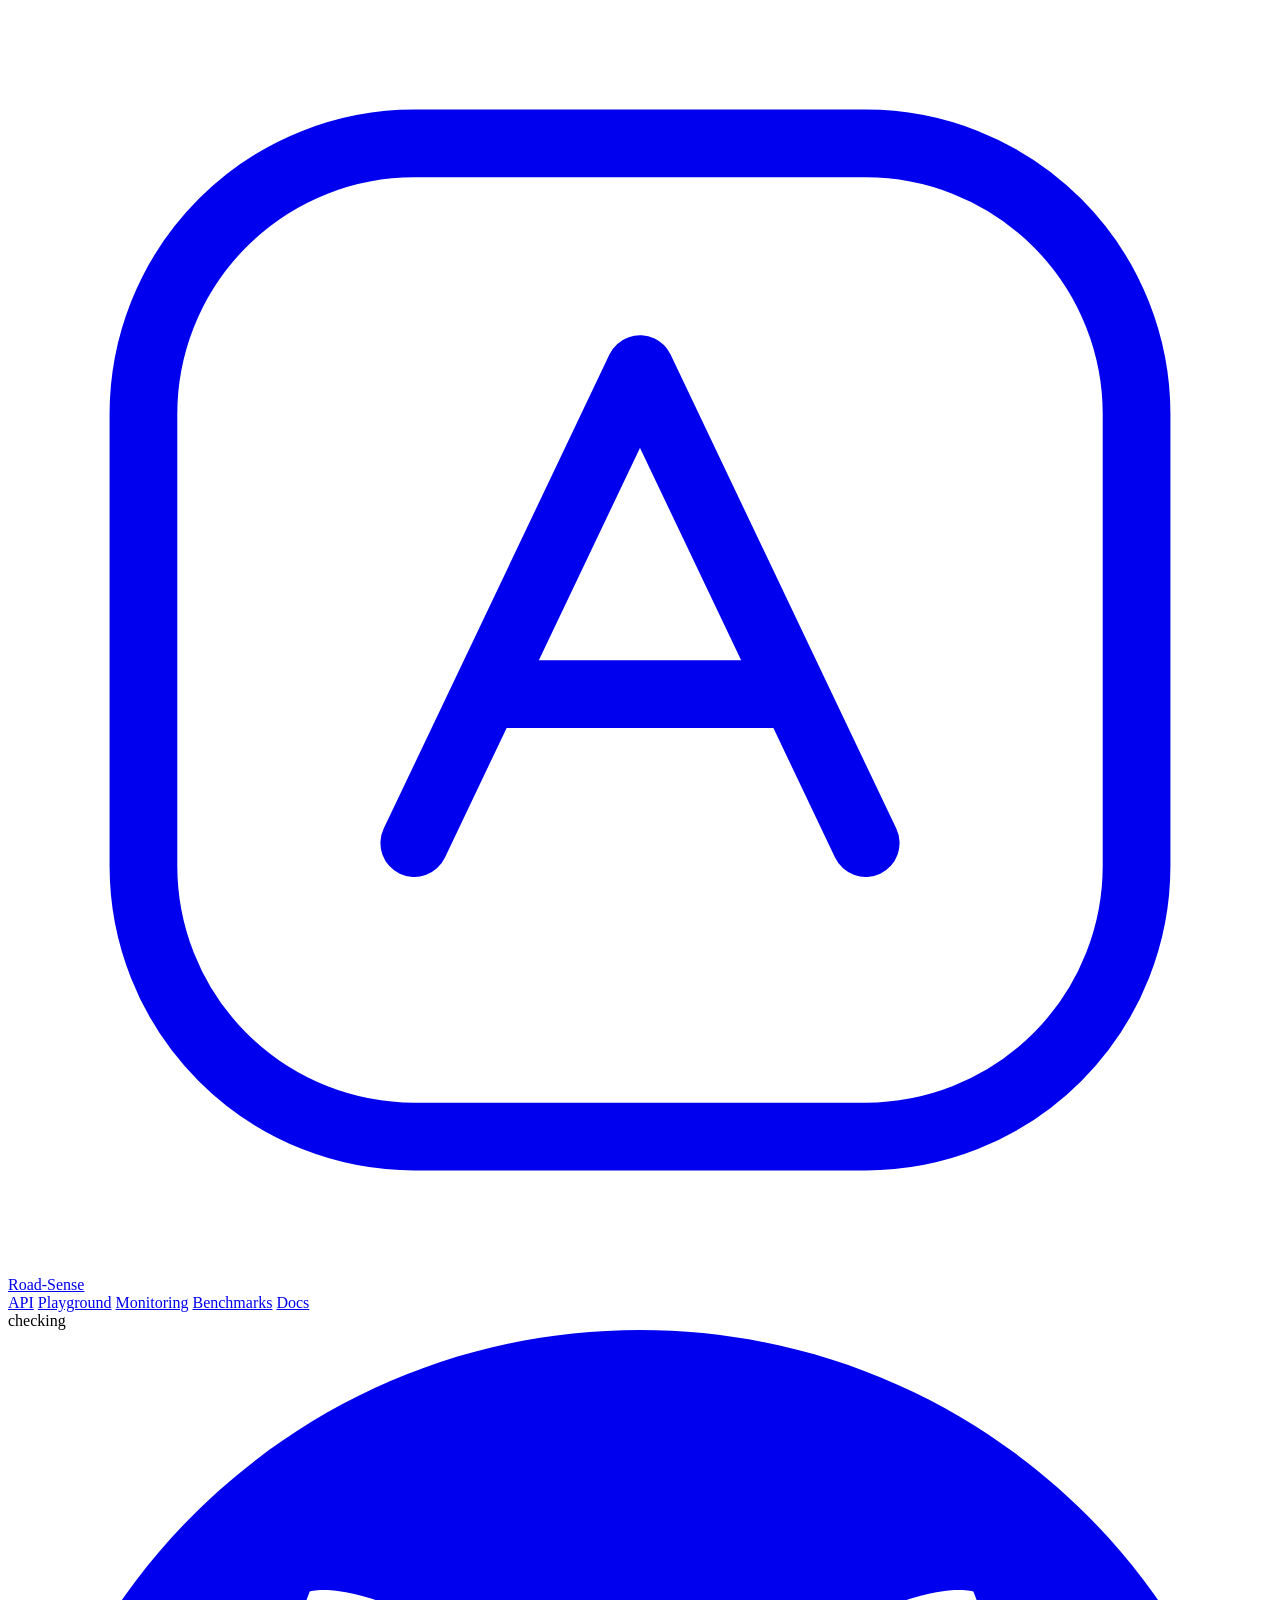
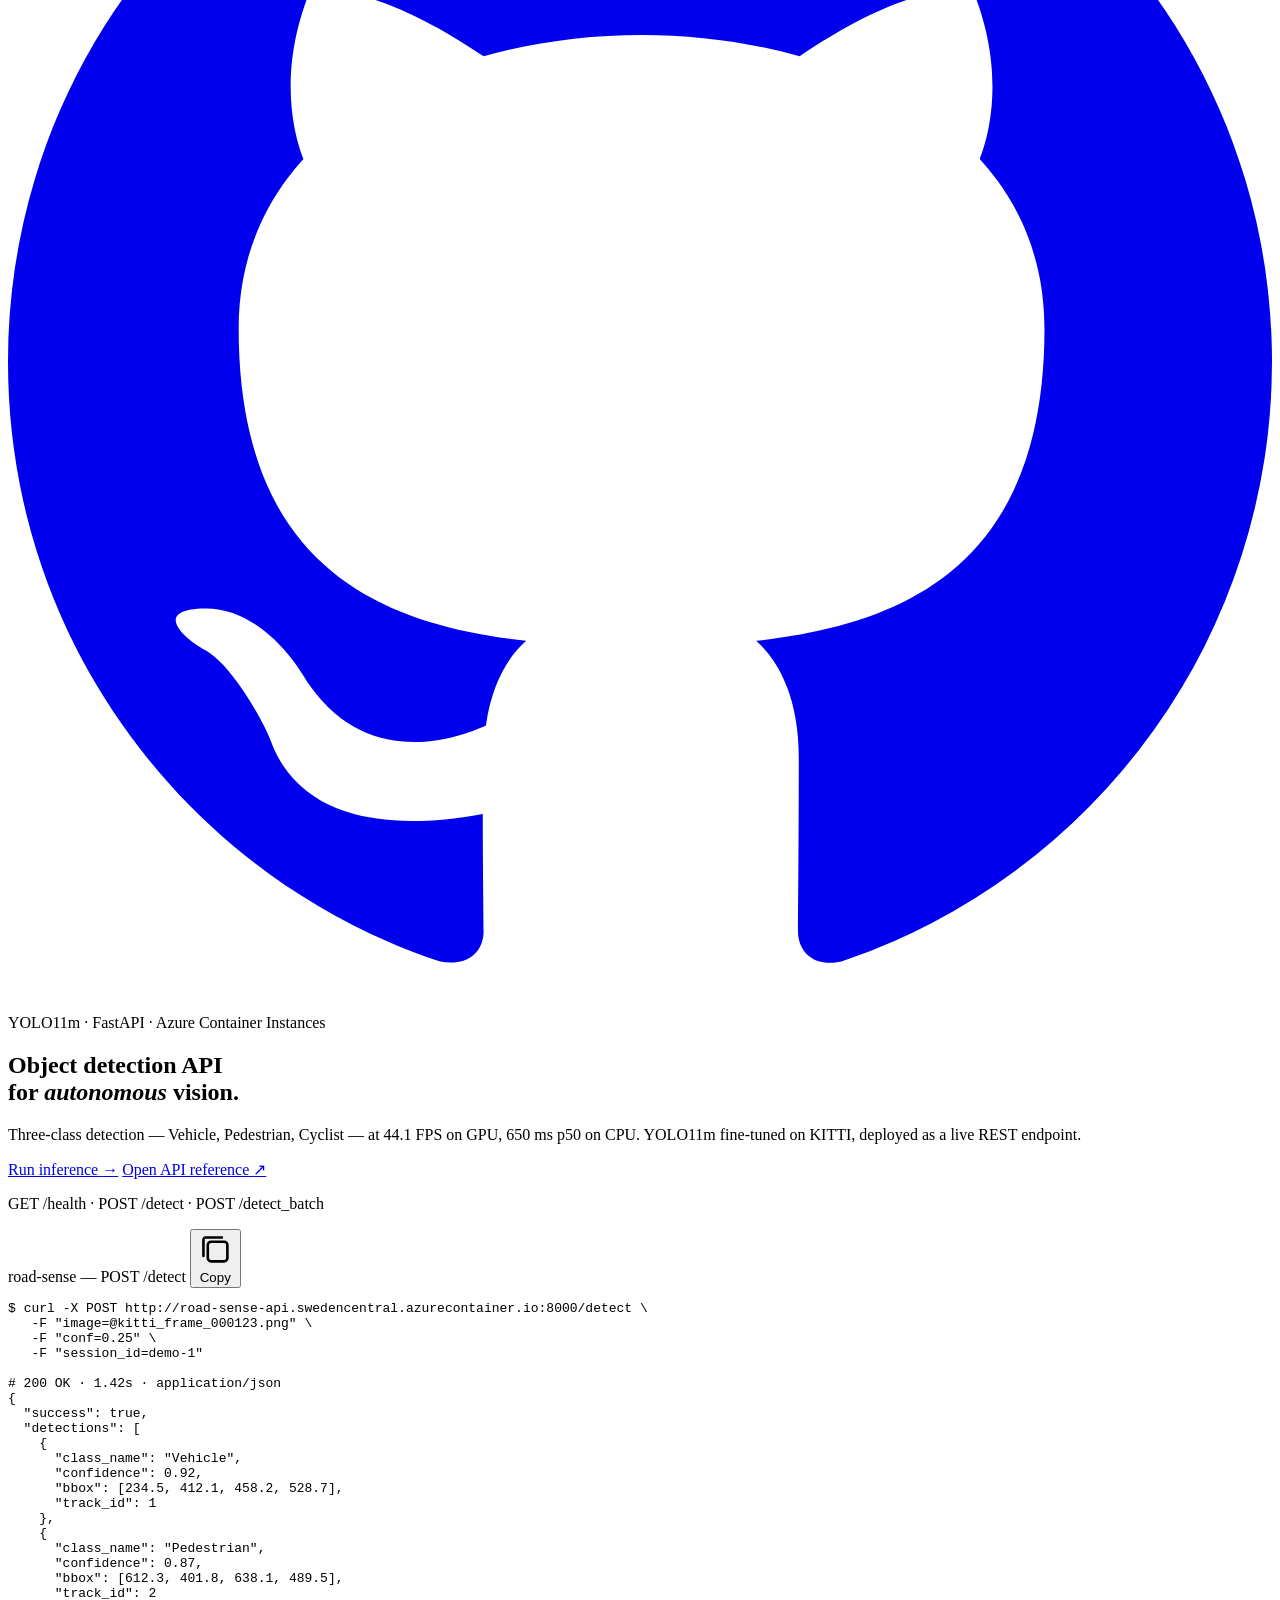
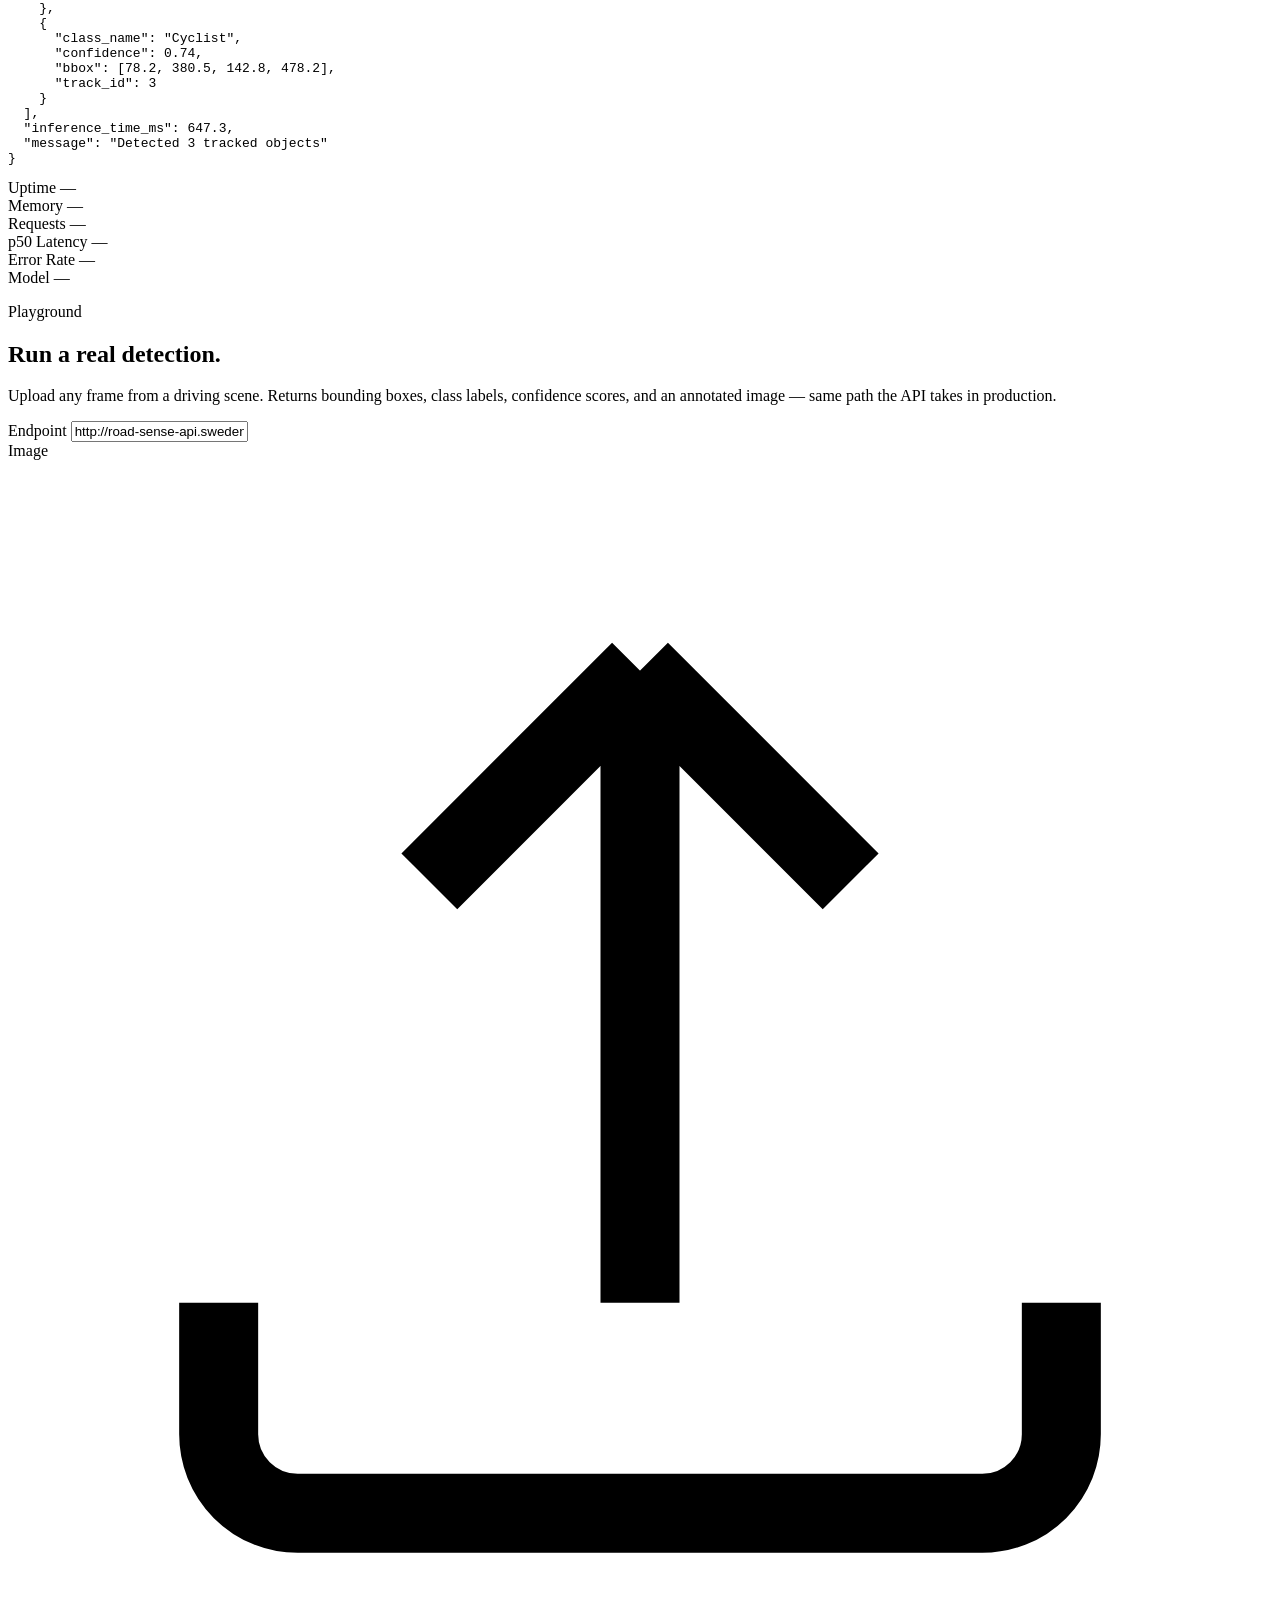
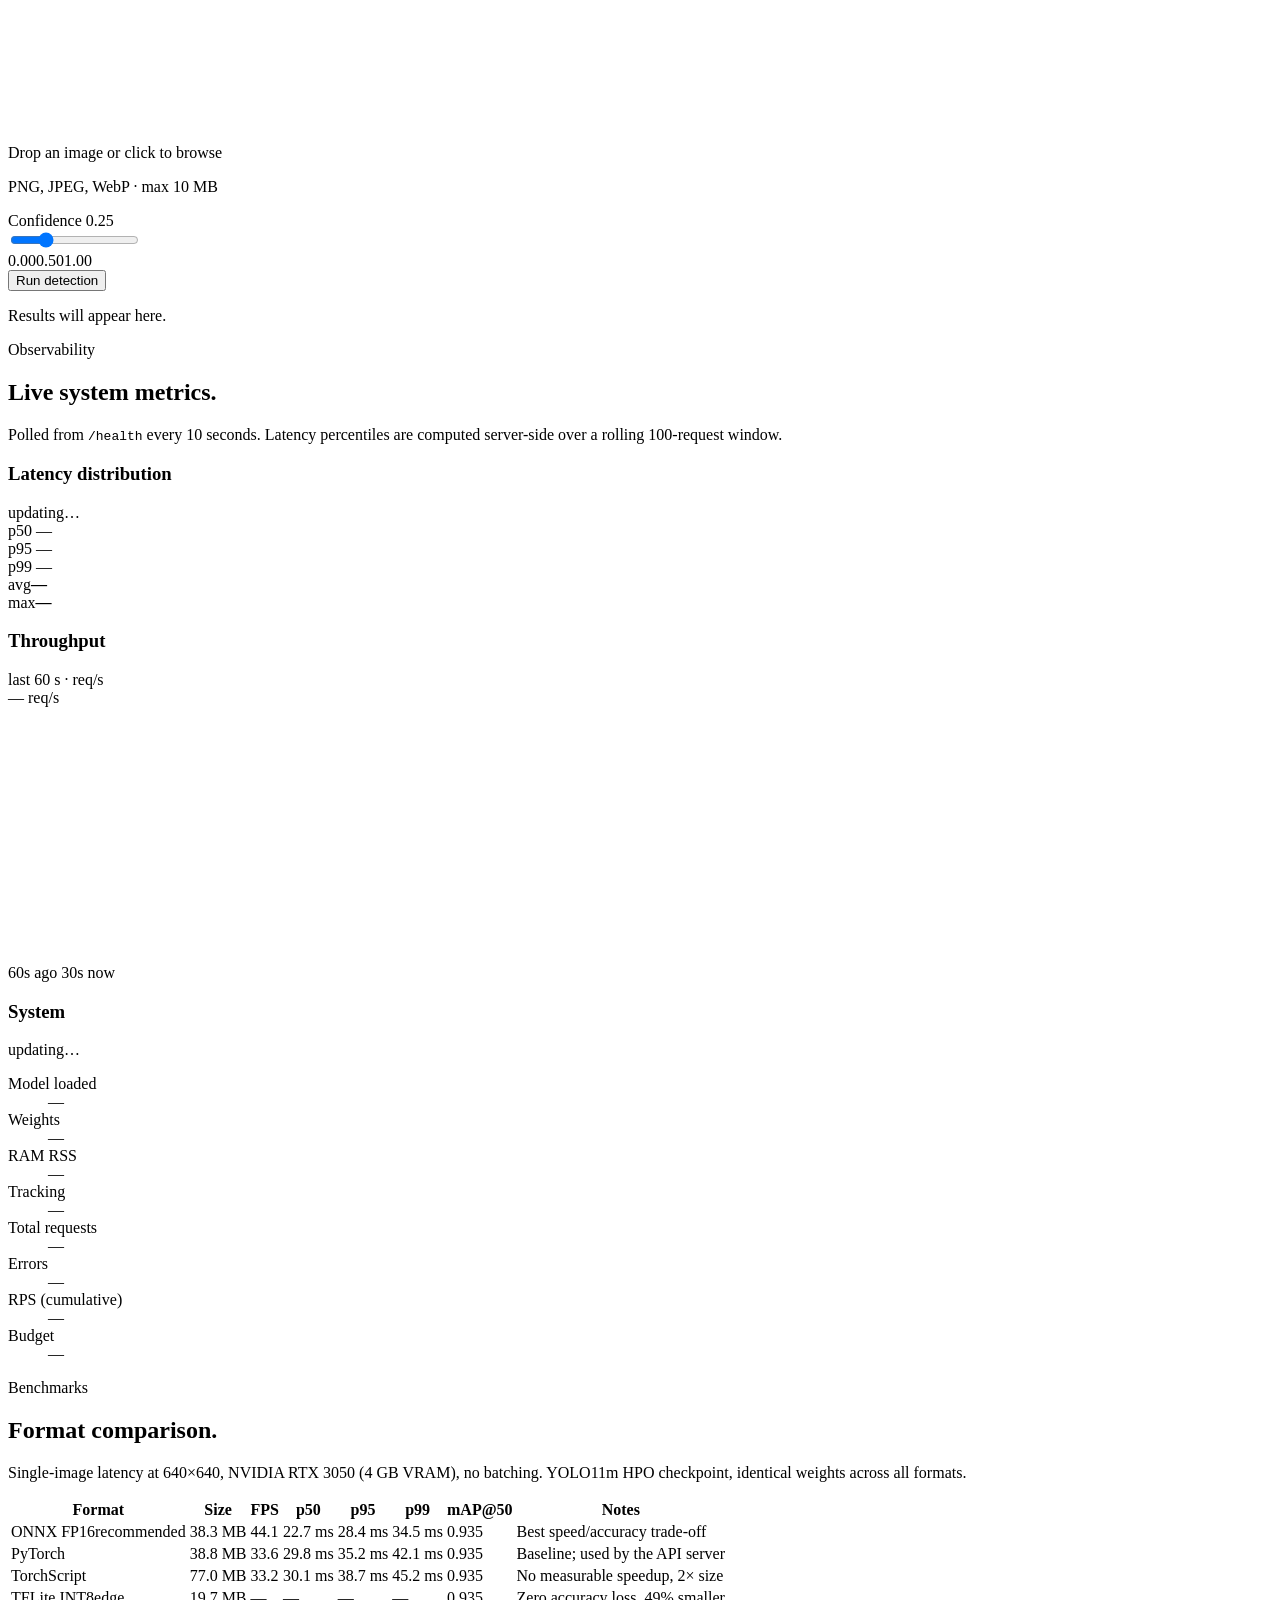
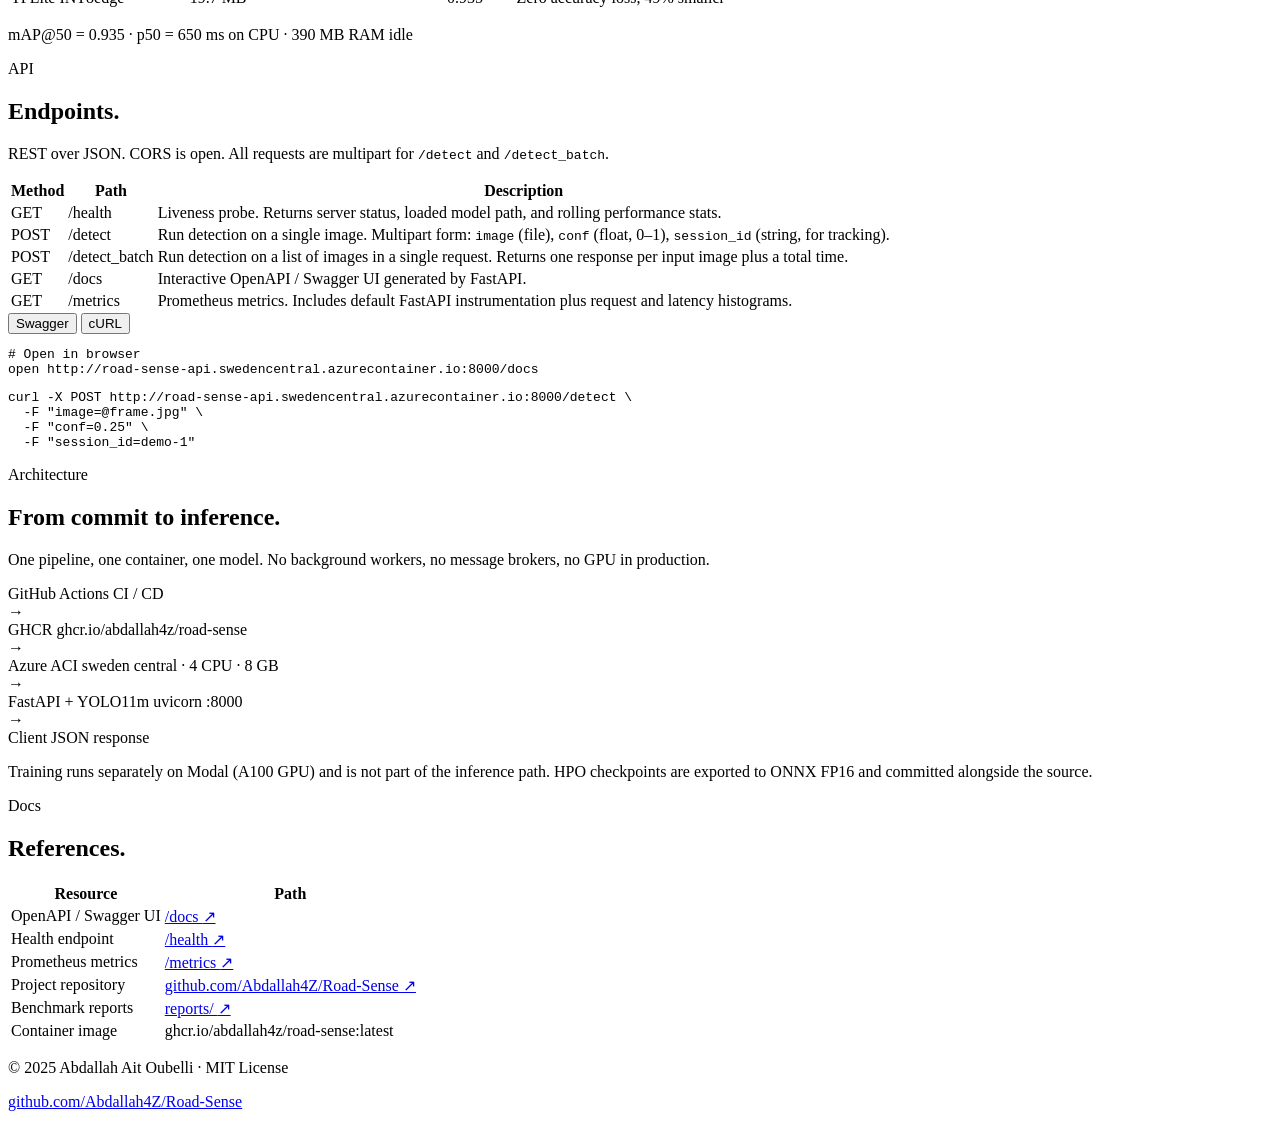
==== presentation/demo.html @ 5027ea60 "feat: complete redesign with real cURL hero, real benchmarks table, inline SVG charts Major rework b" ====
<!DOCTYPE html>
<html lang="en">
<head>
<meta charset="UTF-8">
<meta name="viewport" content="width=device-width, initial-scale=1.0">
<title>Road-Sense — Object Detection API</title>
<meta name="description" content="YOLO11m fine-tuned on KITTI, served as a live REST API. Vehicle, pedestrian, and cyclist detection at 36+ FPS on GPU and 650ms p50 on CPU.">
<link rel="icon" href="data:image/svg+xml,%3Csvg xmlns='http://www.w3.org/2000/svg' viewBox='0 0 28 28'%3E%3Crect x='3' y='3' width='22' height='22' rx='6' fill='none' stroke='%23E8E8E9' stroke-width='1.5'/%3E%3Cpath d='M9 18.5L14 8l5 10.5M10.8 15.2h6.4' fill='none' stroke='%23E8E8E9' stroke-width='1.5' stroke-linecap='round' stroke-linejoin='round'/%3E%3C/svg%3E">
<link rel="preconnect" href="https://fonts.googleapis.com">
<link rel="preconnect" href="https://fonts.gstatic.com" crossorigin>
<link href="https://fonts.googleapis.com/css2?family=Inter:wght@400;500;600&family=JetBrains+Mono:wght@400;500&display=swap" rel="stylesheet">
<link rel="stylesheet" href="/static/css/app.css">
</head>
<body>

<header class="topbar" id="top">
  <div class="topbar__inner">
    <a href="#top" class="topbar__brand">
      <svg class="brand-mark" viewBox="0 0 28 28" aria-hidden="true">
        <rect x="3" y="3" width="22" height="22" rx="6" fill="none" stroke="currentColor" stroke-width="1.5"/>
        <path d="M9 18.5L14 8l5 10.5M10.8 15.2h6.4" fill="none" stroke="currentColor" stroke-width="1.5" stroke-linecap="round" stroke-linejoin="round"/>
      </svg>
      <span class="brand-name">Road-Sense</span>
    </a>
    <nav class="topbar__nav" aria-label="Primary">
      <a href="#api">API</a>
      <a href="#playground">Playground</a>
      <a href="#monitoring">Monitoring</a>
      <a href="#benchmarks">Benchmarks</a>
      <a href="#docs">Docs</a>
    </nav>
    <div class="topbar__right">
      <span class="status" id="navStatus">
        <span class="status__dot" data-state="loading"></span>
        <span data-state="loading">checking</span>
      </span>
      <a href="https://github.com/Abdallah4Z/Road-Sense" class="iconbtn" aria-label="GitHub" target="_blank" rel="noopener">
        <svg viewBox="0 0 16 16" aria-hidden="true"><path fill="currentColor" d="M8 0C3.58 0 0 3.58 0 8c0 3.54 2.29 6.53 5.47 7.59.4.07.55-.17.55-.38 0-.19-.01-.82-.01-1.49-2.01.37-2.53-.49-2.69-.94-.09-.23-.48-.94-.82-1.13-.28-.15-.68-.52-.01-.53.63-.01 1.08.58 1.23.82.72 1.21 1.87.87 2.33.66.07-.52.28-.87.51-1.07-1.78-.2-3.64-.89-3.64-3.95 0-.87.31-1.59.82-2.15-.08-.2-.36-1.02.08-2.12 0 0 .67-.21 2.2.82.64-.18 1.32-.27 2-.27.68 0 1.36.09 2 .27 1.53-1.04 2.2-.82 2.2-.82.44 1.1.16 1.92.08 2.12.51.56.82 1.27.82 2.15 0 3.07-1.87 3.75-3.65 3.95.29.25.54.73.54 1.48 0 1.07-.01 1.93-.01 2.2 0 .21.15.46.55.38A8.013 8.013 0 0016 8c0-4.42-3.58-8-8-8z"/></svg>
      </a>
    </div>
  </div>
</header>

<main>

<!-- HERO -->
<section class="hero">
  <div class="hero__grid">
    <div class="hero__copy">
      <p class="eyebrow">YOLO11m &middot; FastAPI &middot; Azure Container Instances</p>
      <h1 class="h1">Object detection API<br>for <em>autonomous</em> vision.</h1>
      <p class="lede">Three-class detection &mdash; Vehicle, Pedestrian, Cyclist &mdash; at 44.1 FPS on GPU, 650 ms p50 on CPU. YOLO11m fine-tuned on KITTI, deployed as a live REST endpoint.</p>
      <div class="cta-row">
        <a href="#playground" class="btn btn--primary">Run inference <span class="btn__arrow">&rarr;</span></a>
        <a href="/docs" class="btn btn--ghost" target="_blank" rel="noopener">Open API reference <span class="btn__arrow">&nearr;</span></a>
      </div>
      <p class="routes">GET /health &middot; POST /detect &middot; POST /detect_batch</p>
    </div>
    <div class="hero__terminal">
      <div class="terminal" data-copy-target="curl-demo">
        <div class="terminal__bar">
          <span class="terminal__lights">
            <span class="light light--r"></span>
            <span class="light light--y"></span>
            <span class="light light--g"></span>
          </span>
          <span class="terminal__title">road-sense &mdash; POST /detect</span>
          <button class="terminal__copy" data-copy="curl-demo" type="button" aria-label="Copy command">
            <svg viewBox="0 0 16 16" aria-hidden="true"><rect x="4.5" y="4.5" width="9" height="9" rx="1.5" fill="none" stroke="currentColor" stroke-width="1.2"/><path d="M2.5 11V3.5A1 1 0 013.5 2.5H11" fill="none" stroke="currentColor" stroke-width="1.2" stroke-linecap="round"/></svg>
            <span>Copy</span>
          </button>
        </div>
        <pre class="terminal__body"><code id="curl-demo"><span class="t-prompt">$</span> <span class="t-cmd">curl</span> -X POST http://road-sense-api.swedencentral.azurecontainer.io:8000/detect \
   -F <span class="t-str">"image=@kitti_frame_000123.png"</span> \
   -F <span class="t-str">"conf=0.25"</span> \
   -F <span class="t-str">"session_id=demo-1"</span>

<span class="t-dim"># 200 OK &middot; 1.42s &middot; application/json</span>
{
  <span class="t-key">"success"</span>: <span class="t-bool">true</span>,
  <span class="t-key">"detections"</span>: [
    {
      <span class="t-key">"class_name"</span>: <span class="t-str">"Vehicle"</span>,
      <span class="t-key">"confidence"</span>: <span class="t-num">0.92</span>,
      <span class="t-key">"bbox"</span>: [<span class="t-num">234.5</span>, <span class="t-num">412.1</span>, <span class="t-num">458.2</span>, <span class="t-num">528.7</span>],
      <span class="t-key">"track_id"</span>: <span class="t-num">1</span>
    },
    {
      <span class="t-key">"class_name"</span>: <span class="t-str">"Pedestrian"</span>,
      <span class="t-key">"confidence"</span>: <span class="t-num">0.87</span>,
      <span class="t-key">"bbox"</span>: [<span class="t-num">612.3</span>, <span class="t-num">401.8</span>, <span class="t-num">638.1</span>, <span class="t-num">489.5</span>],
      <span class="t-key">"track_id"</span>: <span class="t-num">2</span>
    },
    {
      <span class="t-key">"class_name"</span>: <span class="t-str">"Cyclist"</span>,
      <span class="t-key">"confidence"</span>: <span class="t-num">0.74</span>,
      <span class="t-key">"bbox"</span>: [<span class="t-num">78.2</span>, <span class="t-num">380.5</span>, <span class="t-num">142.8</span>, <span class="t-num">478.2</span>],
      <span class="t-key">"track_id"</span>: <span class="t-num">3</span>
    }
  ],
  <span class="t-key">"inference_time_ms"</span>: <span class="t-num">647.3</span>,
  <span class="t-key">"message"</span>: <span class="t-str">"Detected 3 tracked objects"</span>
}</code></pre>
      </div>
    </div>
  </div>
</section>

<!-- LIVE STATUS STRIP -->
<section class="strip" aria-label="Live system status">
  <div class="strip__inner">
    <div class="strip__cell">
      <span class="strip__label">Uptime</span>
      <span class="strip__value" data-key="uptime">&mdash;</span>
    </div>
    <div class="strip__cell">
      <span class="strip__label">Memory</span>
      <span class="strip__value" data-key="ram">&mdash;</span>
    </div>
    <div class="strip__cell">
      <span class="strip__label">Requests</span>
      <span class="strip__value" data-key="requests">&mdash;</span>
    </div>
    <div class="strip__cell">
      <span class="strip__label">p50 Latency</span>
      <span class="strip__value" data-key="p50">&mdash;</span>
    </div>
    <div class="strip__cell">
      <span class="strip__label">Error Rate</span>
      <span class="strip__value" data-key="error">&mdash;</span>
    </div>
    <div class="strip__cell">
      <span class="strip__label">Model</span>
      <span class="strip__value" data-key="model">&mdash;</span>
    </div>
  </div>
</section>

<!-- PLAYGROUND -->
<section id="playground" class="section">
  <div class="section__head">
    <p class="eyebrow">Playground</p>
    <h2 class="h2">Run a real detection.</h2>
    <p class="lede">Upload any frame from a driving scene. Returns bounding boxes, class labels, confidence scores, and an annotated image &mdash; same path the API takes in production.</p>
  </div>
  <div class="playground">
    <div class="playground__panel">
      <div class="field">
        <label class="field__label" for="apiBaseInput">Endpoint</label>
        <input type="url" id="apiBaseInput" class="field__input field__input--mono" value="http://road-sense-api.swedencentral.azurecontainer.io:8000" autocomplete="off" spellcheck="false">
      </div>
      <div class="field">
        <span class="field__label">Image</span>
        <div class="dropzone" id="dropzone" tabindex="0">
          <input type="file" id="fileInput" accept="image/*" hidden>
          <div class="dropzone__inner" id="dropzoneEmpty">
            <svg viewBox="0 0 24 24" aria-hidden="true" fill="none" stroke="currentColor" stroke-width="1.5"><path d="M12 16V4m0 0l-4 4m4-4l4 4M4 16v2.5A1.5 1.5 0 005.5 20h13a1.5 1.5 0 001.5-1.5V16"/></svg>
            <p>Drop an image or click to browse</p>
            <p class="dropzone__hint">PNG, JPEG, WebP &middot; max 10 MB</p>
          </div>
          <div class="dropzone__preview" id="dropzonePreview" hidden>
            <img id="previewImg" alt="Selected image preview">
            <button type="button" class="dropzone__clear" id="clearFile" aria-label="Remove image">
              <svg viewBox="0 0 16 16" aria-hidden="true"><path d="M4 4l8 8M12 4l-8 8" stroke="currentColor" stroke-width="1.5" stroke-linecap="round"/></svg>
            </button>
          </div>
        </div>
      </div>
      <div class="field">
        <div class="field__row">
          <label class="field__label" for="confSlider">Confidence</label>
          <span class="field__value" id="confVal">0.25</span>
        </div>
        <input type="range" id="confSlider" min="0" max="100" step="1" value="25">
        <div class="field__scale"><span>0.00</span><span>0.50</span><span>1.00</span></div>
      </div>
      <button type="button" class="btn btn--primary btn--block" id="detectBtn">Run detection</button>
    </div>
    <div class="playground__output">
      <div class="output__placeholder" id="outputPlaceholder">
        <p>Results will appear here.</p>
      </div>
      <div class="output__loading" id="outputLoading" hidden>
        <span class="spinner"></span>
        <p>Running inference&hellip;</p>
      </div>
      <div class="output__error" id="outputError" hidden></div>
      <div class="output__content" id="outputContent" hidden>
        <div class="output__metrics">
          <div class="output__metric"><span class="output__metric-label">Objects</span><span class="output__metric-value" id="outObjects">&mdash;</span></div>
          <div class="output__metric"><span class="output__metric-label">Latency</span><span class="output__metric-value" id="outLatency">&mdash;</span></div>
          <div class="output__metric"><span class="output__metric-label">Throughput</span><span class="output__metric-value" id="outFps">&mdash;</span></div>
        </div>
        <div class="output__image">
          <img id="annotatedImg" alt="Annotated detection result">
        </div>
        <div class="output__table-wrap">
          <table class="dtable">
            <thead>
              <tr><th>Class</th><th>Conf</th><th>Track</th><th class="dtable__num">BBox (x1, y1, x2, y2)</th></tr>
            </thead>
            <tbody id="detectionTbody"></tbody>
          </table>
        </div>
      </div>
    </div>
  </div>
</section>

<!-- MONITORING -->
<section id="monitoring" class="section">
  <div class="section__head">
    <p class="eyebrow">Observability</p>
    <h2 class="h2">Live system metrics.</h2>
    <p class="lede">Polled from <code class="inline-code">/health</code> every 10 seconds. Latency percentiles are computed server-side over a rolling 100-request window.</p>
  </div>
  <div class="monitor">
    <div class="monitor__panel">
      <div class="monitor__head">
        <h3 class="h3">Latency distribution</h3>
        <span class="monitor__sub" id="latencyUpdated">updating&hellip;</span>
      </div>
      <div class="latency-bars" id="latencyBars">
        <div class="lbar" data-key="p50">
          <span class="lbar__label">p50</span>
          <span class="lbar__track"><span class="lbar__fill"></span></span>
          <span class="lbar__value">&mdash;</span>
        </div>
        <div class="lbar" data-key="p95">
          <span class="lbar__label">p95</span>
          <span class="lbar__track"><span class="lbar__fill"></span></span>
          <span class="lbar__value">&mdash;</span>
        </div>
        <div class="lbar" data-key="p99">
          <span class="lbar__label">p99</span>
          <span class="lbar__track"><span class="lbar__fill"></span></span>
          <span class="lbar__value">&mdash;</span>
        </div>
      </div>
      <div class="latency-aux" id="latencyAux">
        <div><span>avg</span><b data-key="avg">&mdash;</b></div>
        <div><span>max</span><b data-key="max">&mdash;</b></div>
      </div>
    </div>
    <div class="monitor__panel">
      <div class="monitor__head">
        <h3 class="h3">Throughput</h3>
        <span class="monitor__sub">last 60 s &middot; req/s</span>
      </div>
      <div class="throughput">
        <div class="throughput__head">
          <span class="throughput__now" id="throughputNow">&mdash;</span>
          <span class="throughput__unit">req/s</span>
        </div>
        <svg class="throughput__chart" id="throughputChart" viewBox="0 0 600 120" preserveAspectRatio="none" aria-hidden="true">
          <line class="tput__grid" x1="0" y1="30" x2="600" y2="30"/>
          <line class="tput__grid" x1="0" y1="60" x2="600" y2="60"/>
          <line class="tput__grid" x1="0" y1="90" x2="600" y2="90"/>
          <path class="tput__area" id="throughputArea" d=""/>
          <path class="tput__line" id="throughputLine" d=""/>
        </svg>
        <div class="throughput__axis">
          <span>60s ago</span>
          <span>30s</span>
          <span>now</span>
        </div>
      </div>
    </div>
    <div class="monitor__panel monitor__panel--kv">
      <div class="monitor__head">
        <h3 class="h3">System</h3>
        <span class="monitor__sub" id="systemUpdated">updating&hellip;</span>
      </div>
      <dl class="kv">
        <dt>Model loaded</dt><dd id="kvModel">&mdash;</dd>
        <dt>Weights</dt><dd class="kv__mono" id="kvPath">&mdash;</dd>
        <dt>RAM RSS</dt><dd id="kvRam">&mdash;</dd>
        <dt>Tracking</dt><dd id="kvTracking">&mdash;</dd>
        <dt>Total requests</dt><dd id="kvReqs">&mdash;</dd>
        <dt>Errors</dt><dd id="kvErrors">&mdash;</dd>
        <dt>RPS (cumulative)</dt><dd id="kvRps">&mdash;</dd>
        <dt>Budget</dt><dd id="kvBudget">&mdash;</dd>
      </dl>
    </div>
  </div>
</section>

<!-- BENCHMARKS -->
<section id="benchmarks" class="section">
  <div class="section__head">
    <p class="eyebrow">Benchmarks</p>
    <h2 class="h2">Format comparison.</h2>
    <p class="lede">Single-image latency at 640&times;640, NVIDIA RTX 3050 (4 GB VRAM), no batching. YOLO11m HPO checkpoint, identical weights across all formats.</p>
  </div>
  <div class="bench">
    <table class="btable">
      <thead>
        <tr>
          <th>Format</th>
          <th class="btable__num">Size</th>
          <th class="btable__num">FPS</th>
          <th class="btable__num">p50</th>
          <th class="btable__num">p95</th>
          <th class="btable__num">p99</th>
          <th>mAP@50</th>
          <th>Notes</th>
        </tr>
      </thead>
      <tbody>
        <tr class="btable__winner">
          <td><span class="btable__name">ONNX FP16</span><span class="btable__tag">recommended</span></td>
          <td class="btable__num">38.3 MB</td>
          <td class="btable__num btable__strong">44.1</td>
          <td class="btable__num">22.7 ms</td>
          <td class="btable__num">28.4 ms</td>
          <td class="btable__num">34.5 ms</td>
          <td>0.935</td>
          <td class="btable__note">Best speed/accuracy trade-off</td>
        </tr>
        <tr>
          <td><span class="btable__name">PyTorch</span></td>
          <td class="btable__num">38.8 MB</td>
          <td class="btable__num">33.6</td>
          <td class="btable__num">29.8 ms</td>
          <td class="btable__num">35.2 ms</td>
          <td class="btable__num">42.1 ms</td>
          <td>0.935</td>
          <td class="btable__note">Baseline; used by the API server</td>
        </tr>
        <tr>
          <td><span class="btable__name">TorchScript</span></td>
          <td class="btable__num">77.0 MB</td>
          <td class="btable__num">33.2</td>
          <td class="btable__num">30.1 ms</td>
          <td class="btable__num">38.7 ms</td>
          <td class="btable__num">45.2 ms</td>
          <td>0.935</td>
          <td class="btable__note">No measurable speedup, 2&times; size</td>
        </tr>
        <tr>
          <td><span class="btable__name">TFLite INT8</span><span class="btable__tag btable__tag--alt">edge</span></td>
          <td class="btable__num">19.7 MB</td>
          <td class="btable__num">&mdash;</td>
          <td class="btable__num">&mdash;</td>
          <td class="btable__num">&mdash;</td>
          <td class="btable__num">&mdash;</td>
          <td>0.935</td>
          <td class="btable__note">Zero accuracy loss, 49% smaller</td>
        </tr>
      </tbody>
    </table>
    <p class="bench__kpi">mAP@50 = 0.935 &middot; p50 = 650 ms on CPU &middot; 390 MB RAM idle</p>
  </div>
</section>

<!-- API -->
<section id="api" class="section">
  <div class="section__head">
    <p class="eyebrow">API</p>
    <h2 class="h2">Endpoints.</h2>
    <p class="lede">REST over JSON. CORS is open. All requests are multipart for <code class="inline-code">/detect</code> and <code class="inline-code">/detect_batch</code>.</p>
  </div>
  <div class="api">
    <table class="atable">
      <thead>
        <tr><th>Method</th><th>Path</th><th>Description</th></tr>
      </thead>
      <tbody>
        <tr>
          <td><span class="m m--get">GET</span></td>
          <td class="atable__path">/health</td>
          <td>Liveness probe. Returns server status, loaded model path, and rolling performance stats.</td>
        </tr>
        <tr>
          <td><span class="m m--post">POST</span></td>
          <td class="atable__path">/detect</td>
          <td>Run detection on a single image. Multipart form: <code class="inline-code">image</code> (file), <code class="inline-code">conf</code> (float, 0&ndash;1), <code class="inline-code">session_id</code> (string, for tracking).</td>
        </tr>
        <tr>
          <td><span class="m m--post">POST</span></td>
          <td class="atable__path">/detect_batch</td>
          <td>Run detection on a list of images in a single request. Returns one response per input image plus a total time.</td>
        </tr>
        <tr>
          <td><span class="m m--get">GET</span></td>
          <td class="atable__path">/docs</td>
          <td>Interactive OpenAPI / Swagger UI generated by FastAPI.</td>
        </tr>
        <tr>
          <td><span class="m m--get">GET</span></td>
          <td class="atable__path">/metrics</td>
          <td>Prometheus metrics. Includes default FastAPI instrumentation plus request and latency histograms.</td>
        </tr>
      </tbody>
    </table>
    <div class="api__tabs">
      <div class="tabs">
        <button class="tab is-active" data-tab="swagger" type="button">Swagger</button>
        <button class="tab" data-tab="curl" type="button">cURL</button>
      </div>
      <div class="tabs__panel is-active" data-panel="swagger">
        <pre class="snippet"><code><span class="t-dim"># Open in browser</span>
<span class="t-cmd">open</span> http://road-sense-api.swedencentral.azurecontainer.io:8000/docs</code></pre>
      </div>
      <div class="tabs__panel" data-panel="curl">
        <pre class="snippet"><code><span class="t-cmd">curl</span> -X POST http://road-sense-api.swedencentral.azurecontainer.io:8000/detect \
  -F <span class="t-str">"image=@frame.jpg"</span> \
  -F <span class="t-str">"conf=0.25"</span> \
  -F <span class="t-str">"session_id=demo-1"</span></code></pre>
      </div>
    </div>
  </div>
</section>

<!-- ARCHITECTURE -->
<section class="section">
  <div class="section__head">
    <p class="eyebrow">Architecture</p>
    <h2 class="h2">From commit to inference.</h2>
    <p class="lede">One pipeline, one container, one model. No background workers, no message brokers, no GPU in production.</p>
  </div>
  <div class="arch">
    <div class="arch__line">
      <div class="arch__node">
        <span class="arch__node-name">GitHub Actions</span>
        <span class="arch__node-sub">CI / CD</span>
      </div>
      <span class="arch__arrow">&rarr;</span>
      <div class="arch__node">
        <span class="arch__node-name">GHCR</span>
        <span class="arch__node-sub">ghcr.io/abdallah4z/road-sense</span>
      </div>
      <span class="arch__arrow">&rarr;</span>
      <div class="arch__node arch__node--accent">
        <span class="arch__node-name">Azure ACI</span>
        <span class="arch__node-sub">sweden central &middot; 4 CPU &middot; 8 GB</span>
      </div>
      <span class="arch__arrow">&rarr;</span>
      <div class="arch__node">
        <span class="arch__node-name">FastAPI + YOLO11m</span>
        <span class="arch__node-sub">uvicorn :8000</span>
      </div>
      <span class="arch__arrow">&rarr;</span>
      <div class="arch__node arch__node--dim">
        <span class="arch__node-name">Client</span>
        <span class="arch__node-sub">JSON response</span>
      </div>
    </div>
    <p class="arch__note">Training runs separately on Modal (A100 GPU) and is not part of the inference path. HPO checkpoints are exported to ONNX FP16 and committed alongside the source.</p>
  </div>
</section>

<!-- DOCS -->
<section id="docs" class="section">
  <div class="section__head">
    <p class="eyebrow">Docs</p>
    <h2 class="h2">References.</h2>
  </div>
  <table class="dtable2">
    <thead>
      <tr><th>Resource</th><th>Path</th></tr>
    </thead>
    <tbody>
      <tr><td>OpenAPI / Swagger UI</td><td><a href="/docs" target="_blank" rel="noopener" class="extlink">/docs <span class="extlink__arrow">&nearr;</span></a></td></tr>
      <tr><td>Health endpoint</td><td><a href="/health" target="_blank" rel="noopener" class="extlink">/health <span class="extlink__arrow">&nearr;</span></a></td></tr>
      <tr><td>Prometheus metrics</td><td><a href="/metrics" target="_blank" rel="noopener" class="extlink">/metrics <span class="extlink__arrow">&nearr;</span></a></td></tr>
      <tr><td>Project repository</td><td><a href="https://github.com/Abdallah4Z/Road-Sense" target="_blank" rel="noopener" class="extlink">github.com/Abdallah4Z/Road-Sense <span class="extlink__arrow">&nearr;</span></a></td></tr>
      <tr><td>Benchmark reports</td><td><a href="https://github.com/Abdallah4Z/Road-Sense/tree/main/reports" target="_blank" rel="noopener" class="extlink">reports/ <span class="extlink__arrow">&nearr;</span></a></td></tr>
      <tr><td>Container image</td><td><span class="dtable2__path">ghcr.io/abdallah4z/road-sense:latest</span></td></tr>
    </tbody>
  </table>
</section>

</main>

<footer class="footer">
  <div class="footer__inner">
    <p class="footer__line">&copy; 2025 Abdallah Ait Oubelli &middot; MIT License</p>
    <p class="footer__line footer__line--dim">
      <a href="https://github.com/Abdallah4Z/Road-Sense" target="_blank" rel="noopener">github.com/Abdallah4Z/Road-Sense</a>
    </p>
  </div>
</footer>

<script src="/static/js/app.js" defer></script>
</body>
</html>
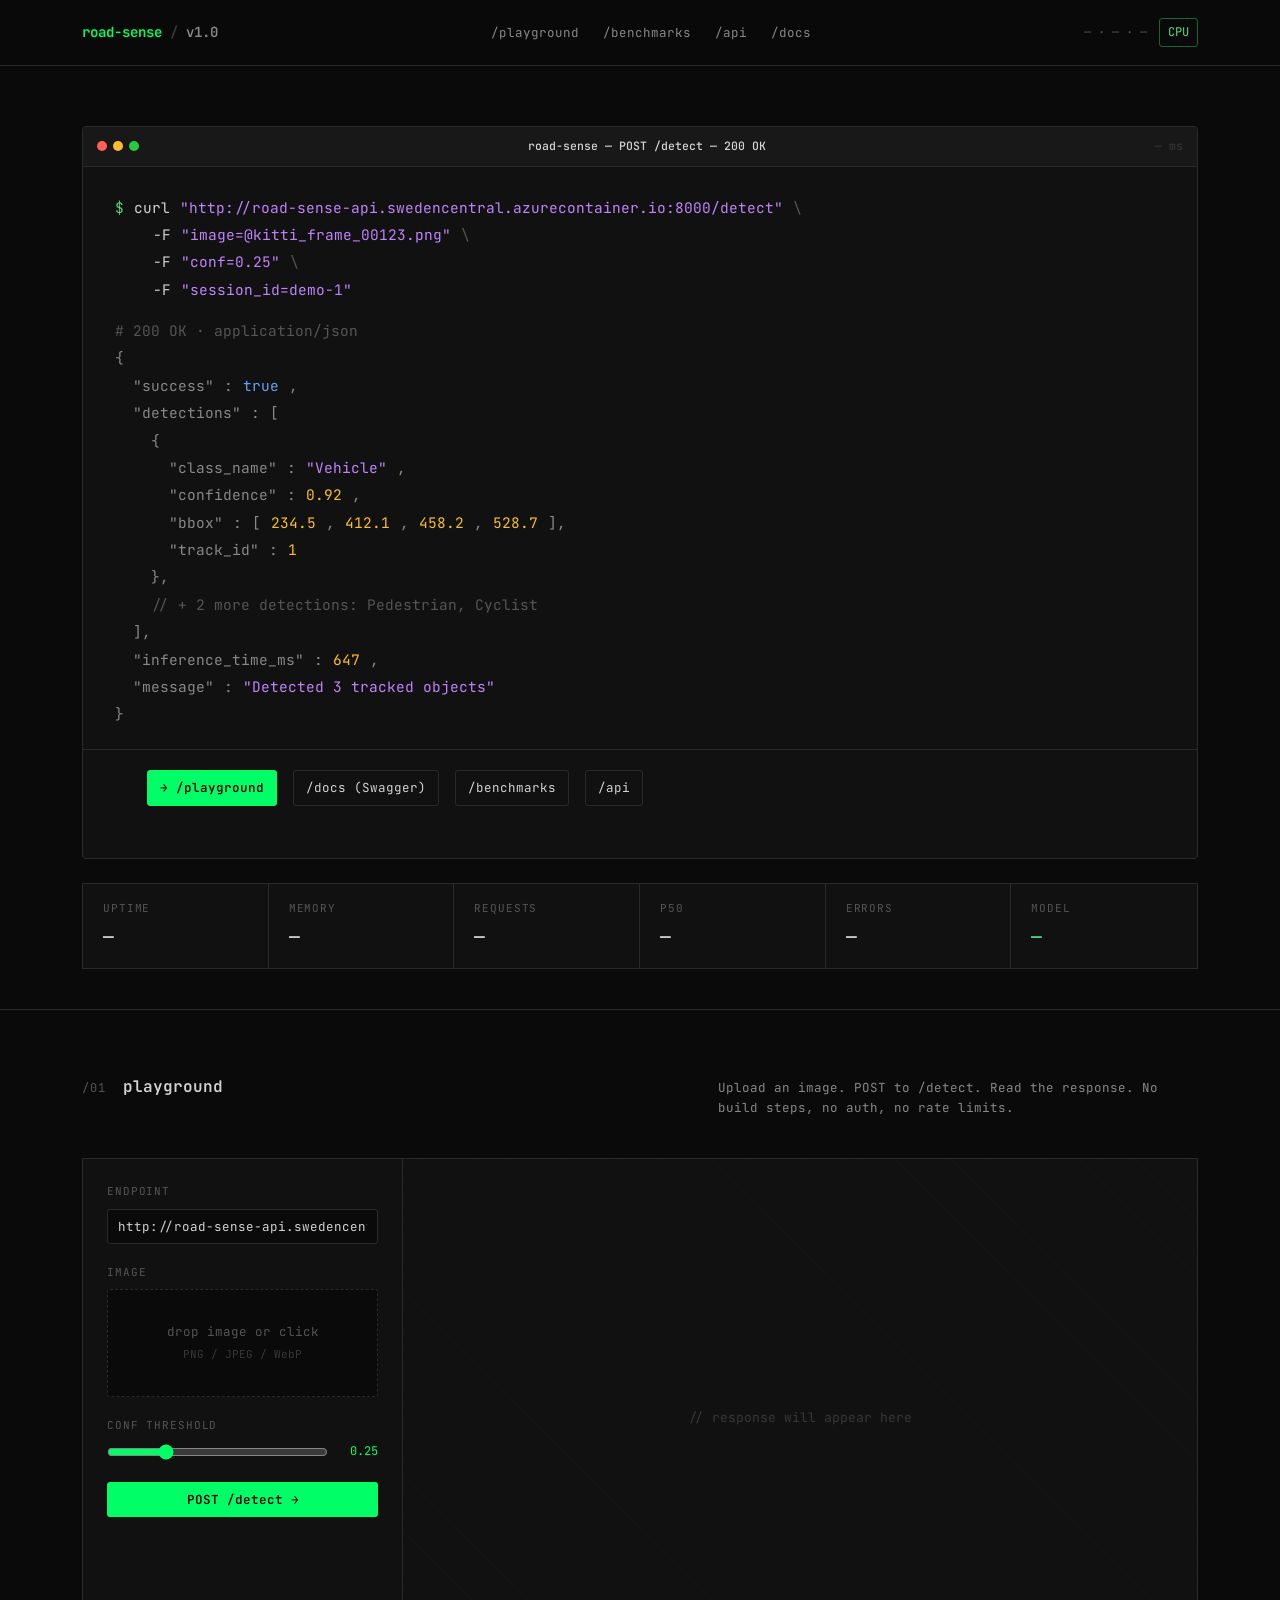
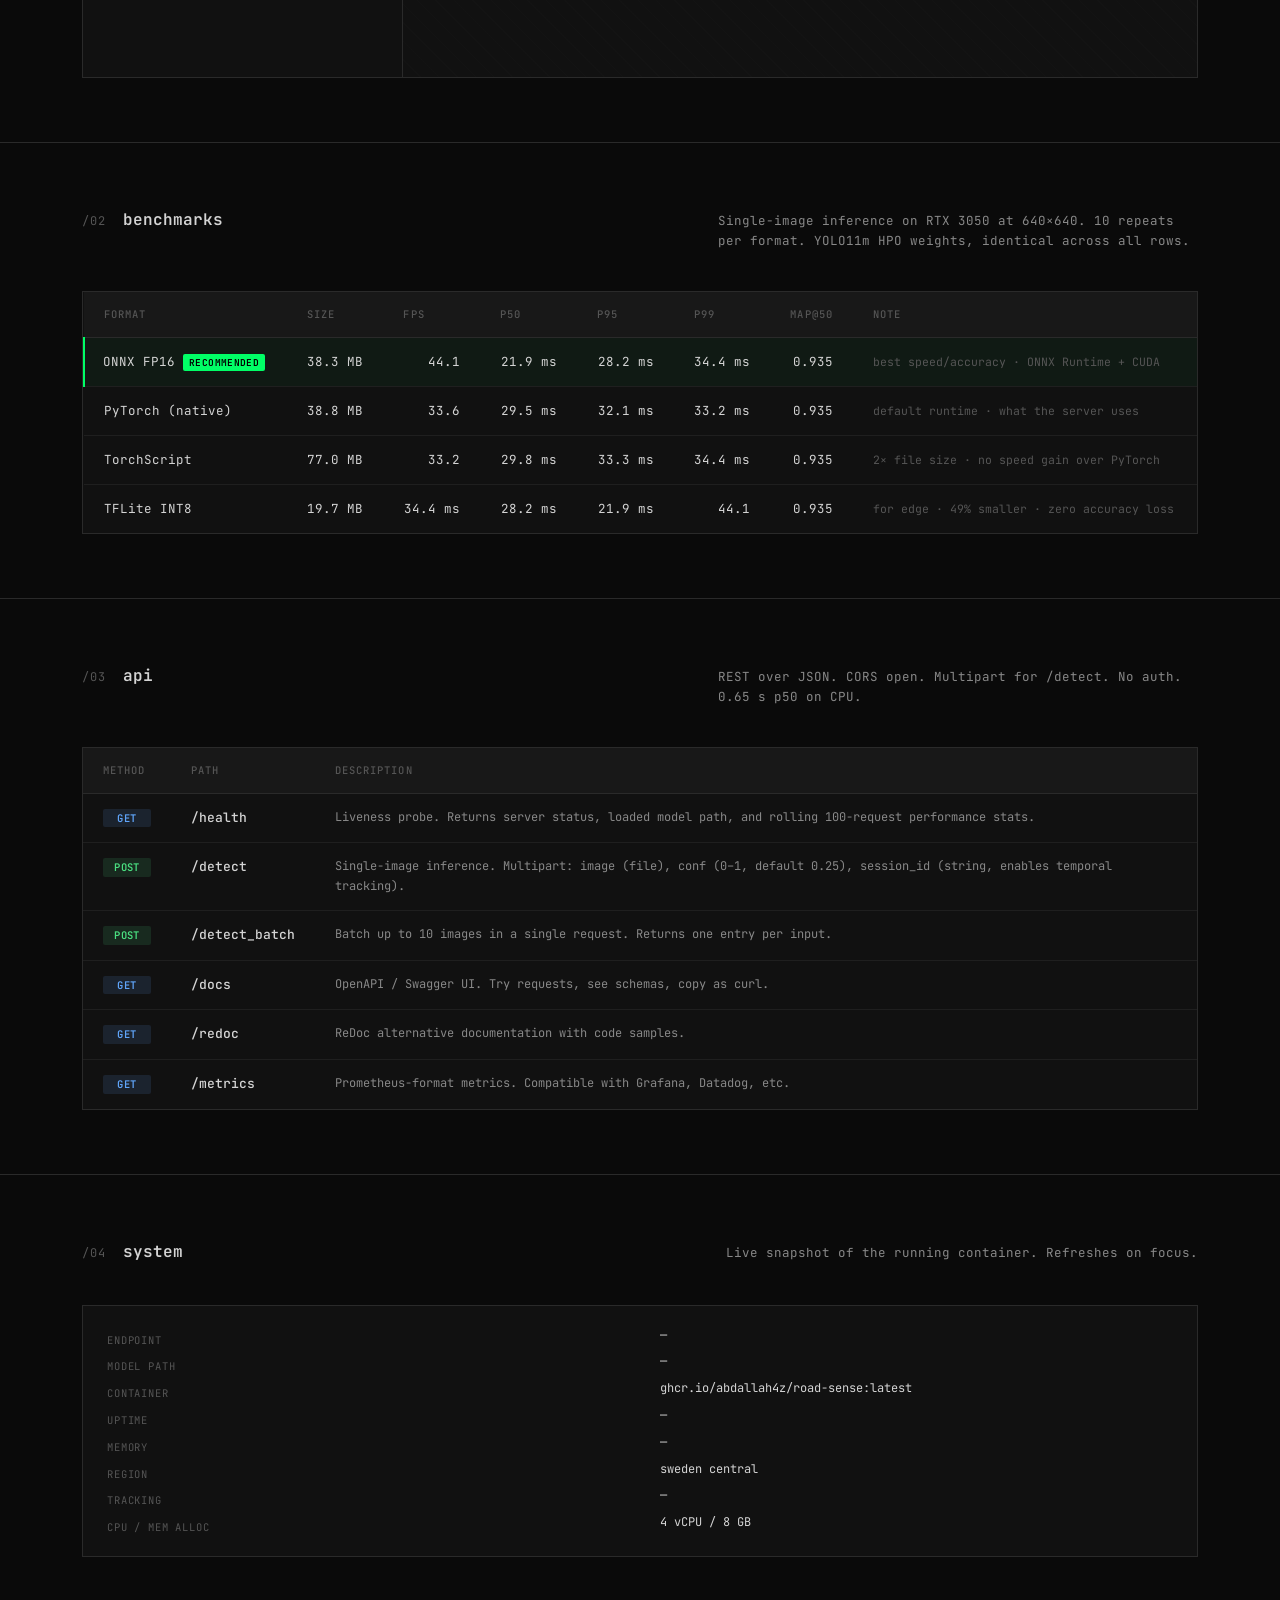
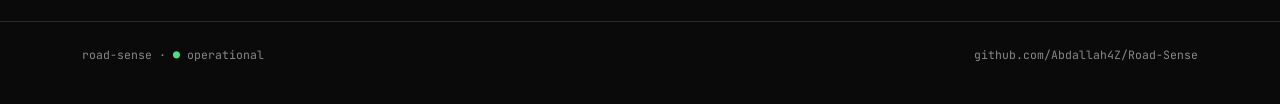
==== commit 37259c50: "feat: complete redesign with terminal hero, live status strip, monospace-first Removed all card grid" ====
--- a/presentation/demo.html
+++ b/presentation/demo.html
@@ -3,482 +3,1023 @@
 <head>
 <meta charset="UTF-8">
 <meta name="viewport" content="width=device-width, initial-scale=1.0">
-<title>Road-Sense — Object Detection API</title>
-<meta name="description" content="YOLO11m fine-tuned on KITTI, served as a live REST API. Vehicle, pedestrian, and cyclist detection at 36+ FPS on GPU and 650ms p50 on CPU.">
-<link rel="icon" href="data:image/svg+xml,%3Csvg xmlns='http://www.w3.org/2000/svg' viewBox='0 0 28 28'%3E%3Crect x='3' y='3' width='22' height='22' rx='6' fill='none' stroke='%23E8E8E9' stroke-width='1.5'/%3E%3Cpath d='M9 18.5L14 8l5 10.5M10.8 15.2h6.4' fill='none' stroke='%23E8E8E9' stroke-width='1.5' stroke-linecap='round' stroke-linejoin='round'/%3E%3C/svg%3E">
+<title>road-sense — yolo11m detection api</title>
+<meta name="description" content="Object detection API. Vehicle, pedestrian, cyclist. Live at 4.225.74.191:8000.">
+<meta name="theme-color" content="#0a0a0a">
+<link rel="icon" href="data:image/svg+xml,%3Csvg xmlns='http://www.w3.org/2000/svg' viewBox='0 0 16 16'%3E%3Cpath d='M2 2h12v12H2z' fill='none' stroke='%2300ff66' stroke-width='1.2'/%3E%3Cpath d='M5 5l3 3-3 3M9 11h4' fill='none' stroke='%2300ff66' stroke-width='1.2' stroke-linecap='round'/%3E%3C/svg%3E">
 <link rel="preconnect" href="https://fonts.googleapis.com">
-<link rel="preconnect" href="https://fonts.gstatic.com" crossorigin>
-<link href="https://fonts.googleapis.com/css2?family=Inter:wght@400;500;600&family=JetBrains+Mono:wght@400;500&display=swap" rel="stylesheet">
-<link rel="stylesheet" href="/static/css/app.css">
+<link href="https://fonts.googleapis.com/css2?family=JetBrains+Mono:wght@300;400;500;600;700&family=Inter:wght@400;500;600;700&display=swap" rel="stylesheet">
+<style>
+:root {
+  --bg:        #0a0a0a;
+  --bg-1:     #111111;
+  --bg-2:     #181818;
+  --line:     #2a2a2a;
+  --line-2:   #1f1f1f;
+  --text:      #d4d4d4;
+  --text-mid:  #888888;
+  --text-dim:  #555555;
+  --text-xdim: #383838;
+  --green:    #4ade80;
+  --green-d:  #166534;
+  --amber:    #fbbf24;
+  --red:      #f87171;
+  --accent:   #00ff66;
+  --accent-d: #003318;
+  --font-mono: 'JetBrains Mono', ui-monospace, 'SF Mono', Menlo, monospace;
+  --font-sans: 'Inter', -apple-system, BlinkMacSystemFont, sans-serif;
+}
+
+* { box-sizing: border-box; margin: 0; padding: 0; }
+*::selection { background: var(--accent); color: #000; }
+
+html { scroll-behavior: smooth; }
+
+body {
+  font-family: var(--font-mono);
+  font-size: 13.5px;
+  line-height: 1.6;
+  color: var(--text);
+  background: var(--bg);
+  -webkit-font-smoothing: antialiased;
+  overflow-x: hidden;
+}
+
+a { color: inherit; text-decoration: none; }
+a:hover { color: var(--accent); }
+
+button { font-family: inherit; background: none; border: 0; color: inherit; cursor: pointer; }
+
+code, kbd, .m { font-family: var(--font-mono); }
+
+::selection { background: var(--accent); color: #000; }
+
+::selection, input, button, select, textarea { font-family: inherit; }
+
+img { max-width: 100%; display: block; }
+
+/* ===== Layout ===== */
+
+.shell {
+  max-width: 1180px;
+  margin: 0 auto;
+  padding: 0 32px;
+}
+
+/* ===== Nav ===== */
+
+.nav {
+  border-bottom: 1px solid var(--line);
+  padding: 18px 0;
+  position: sticky;
+  top: 0;
+  background: rgba(10, 10, 10, 0.85);
+  backdrop-filter: blur(8px);
+  -webkit-backdrop-filter: blur(8px);
+  z-index: 100;
+}
+.nav__inner {
+  max-width: 1180px;
+  margin: 0 auto;
+  padding: 0 32px;
+  display: flex;
+  align-items: center;
+  justify-content: space-between;
+  gap: 32px;
+}
+.nav__brand {
+  display: flex;
+  align-items: center;
+  gap: 8px;
+  font-weight: 600;
+  font-size: 14px;
+  color: var(--accent);
+}
+.nav__brand .sep { color: var(--text-xdim); }
+.nav__brand .v { color: var(--text-mid); }
+.nav__links {
+  display: flex;
+  align-items: center;
+  gap: 24px;
+  font-size: 12.5px;
+  color: var(--text-mid);
+}
+.nav__links a { color: var(--text-mid); }
+.nav__links a:hover { color: var(--text); }
+.nav__links .dot {
+  display: inline-block;
+  width: 6px; height: 6px;
+  border-radius: 50%;
+  background: var(--green);
+  margin-right: 6px;
+  box-shadow: 0 0 4px var(--green);
+  animation: pulse 1.6s ease-in-out infinite;
+}
+.nav__links .dot.off { background: var(--text-dim); box-shadow: none; animation: none; }
+@keyframes pulse { 0%, 100% { opacity: 1; } 50% { opacity: 0.4; } }
+.nav__end {
+  font-size: 12px;
+  color: var(--text-dim);
+  display: flex;
+  gap: 12px;
+  align-items: center;
+}
+.nav__end .pill {
+  padding: 4px 8px;
+  border: 1px solid var(--line);
+  border-radius: 3px;
+  color: var(--text-mid);
+}
+.nav__end .pill.on { color: var(--green); border-color: var(--green-d); }
+
+@media (max-width: 720px) {
+  .nav__inner { gap: 16px; }
+  .nav__links { display: none; }
+  .nav__end { display: none; }
+}
+
+/* ===== Hero — terminal ===== */
+
+.hero {
+  padding: 60px 0 40px;
+  border-bottom: 1px solid var(--line);
+}
+.hero__shell {
+  max-width: 1180px;
+  margin: 0 auto;
+  padding: 0 32px;
+}
+.hero__pane {
+  background: var(--bg-1);
+  border: 1px solid var(--line);
+  border-radius: 4px;
+  overflow: hidden;
+}
+.hero__bar {
+  display: flex;
+  align-items: center;
+  padding: 10px 14px;
+  border-bottom: 1px solid var(--line);
+  background: var(--bg-2);
+  gap: 12px;
+  font-size: 11.5px;
+  color: var(--text-dim);
+}
+.hero__bar .lights { display: inline-flex; gap: 6px; }
+.hero__bar .lights span {
+  width: 10px; height: 10px;
+  border-radius: 50%;
+  background: var(--line);
+}
+.hero__bar .lights span:nth-child(1) { background: #ff5f57; }
+.hero__bar .lights span:nth-child(2) { background: #febc2e; }
+.hero__bar .lights span:nth-child(3) { background: #28c840; }
+.hero__bar .path { flex: 1; text-align: center; }
+.hero__bar .time { color: var(--text-xdim); }
+
+.hero__body {
+  padding: 28px 32px 32px;
+  font-size: 14.5px;
+  line-height: 1.75;
+}
+.hero__row { display: flex; align-items: baseline; gap: 10px; }
+.hero__row + .hero__row { margin-top: 2px; }
+.hero__prompt { color: var(--green); user-select: none; }
+.hero__cmd { color: var(--text); }
+.hero__str { color: #c084fc; }
+.hero__num { color: var(--amber); }
+.hero__bool { color: #60a5fa; }
+.hero__key { color: var(--text-mid); }
+.hero__com { color: var(--text-dim); }
+.hero__out { color: var(--text-mid); }
+.hero__out .l { color: var(--text-xdim); }
+.hero__out .v { color: var(--text); }
+
+.hero__row--meta { margin-top: 20px; color: var(--text-dim); }
+.hero__row--meta .lbl { color: var(--text-dim); }
+.hero__row--meta .val { color: var(--text); }
+
+.hero__divider {
+  margin: 22px -32px 0;
+  height: 1px;
+  background: var(--line);
+}
+.hero__cta {
+  padding: 20px 32px;
+  display: flex;
+  align-items: center;
+  gap: 16px;
+  flex-wrap: wrap;
+}
+.hero__cta .prompt { color: var(--green); }
+.hero__btn {
+  display: inline-flex;
+  align-items: center;
+  gap: 6px;
+  padding: 6px 12px;
+  background: transparent;
+  color: var(--text);
+  border: 1px solid var(--line);
+  border-radius: 3px;
+  font-size: 12.5px;
+  transition: all 0.12s;
+}
+.hero__btn:hover {
+  border-color: var(--accent);
+  color: var(--accent);
+}
+.hero__btn.primary {
+  background: var(--accent);
+  color: #000;
+  border-color: var(--accent);
+  font-weight: 600;
+}
+.hero__btn.primary:hover {
+  background: #00ff88;
+  color: #000;
+}
+
+/* ===== Section base ===== */
+
+.section {
+  padding: 64px 0;
+  border-bottom: 1px solid var(--line);
+}
+.section:last-of-type { border-bottom: 0; }
+.section__head {
+  max-width: 1180px;
+  margin: 0 auto 40px;
+  padding: 0 32px;
+  display: flex;
+  align-items: baseline;
+  gap: 16px;
+}
+.section__index {
+  font-size: 12px;
+  color: var(--text-dim);
+  letter-spacing: 0.1em;
+}
+.section__title {
+  font-size: 16px;
+  font-weight: 600;
+  color: var(--text);
+}
+.section__desc {
+  font-size: 12.5px;
+  color: var(--text-mid);
+  margin-left: auto;
+  max-width: 480px;
+}
+.section__body {
+  max-width: 1180px;
+  margin: 0 auto;
+  padding: 0 32px;
+}
+
+/* ===== Strip — live metrics ===== */
+
+.strip {
+  display: grid;
+  grid-template-columns: repeat(6, 1fr);
+  border: 1px solid var(--line);
+  background: var(--bg-1);
+}
+.strip__cell {
+  padding: 16px 20px;
+  border-right: 1px solid var(--line);
+}
+.strip__cell:last-child { border-right: 0; }
+.strip__label {
+  font-size: 11px;
+  color: var(--text-dim);
+  text-transform: uppercase;
+  letter-spacing: 0.08em;
+  margin-bottom: 6px;
+}
+.strip__val {
+  font-size: 18px;
+  font-weight: 500;
+  color: var(--text);
+  font-variant-numeric: tabular-nums;
+}
+.strip__val.is-on { color: var(--green); }
+
+@media (max-width: 1024px) {
+  .strip { grid-template-columns: repeat(3, 1fr); }
+  .strip__cell:nth-child(3) { border-right: 0; }
+  .strip__cell:nth-child(4) { border-top: 1px solid var(--line); }
+  .strip__cell:nth-child(n+5) { border-top: 1px solid var(--line); }
+}
+@media (max-width: 600px) {
+  .strip { grid-template-columns: repeat(2, 1fr); }
+  .strip__cell:nth-child(2n) { border-right: 0; }
+  .strip__cell:nth-child(odd+1) { border-top: 1px solid var(--line); }
+  .strip__cell:nth-child(n+3) { border-top: 1px solid var(--line); }
+}
+
+/* ===== Playground ===== */
+
+.pg {
+  display: grid;
+  grid-template-columns: 320px 1fr;
+  border: 1px solid var(--line);
+  background: var(--bg-1);
+  min-height: 520px;
+}
+.pg__input {
+  padding: 24px;
+  border-right: 1px solid var(--line);
+  display: flex;
+  flex-direction: column;
+  gap: 20px;
+}
+.pg__output {
+  padding: 24px;
+  position: relative;
+  display: flex;
+  flex-direction: column;
+  gap: 16px;
+  background:
+    repeating-linear-gradient(
+      45deg,
+      transparent,
+      transparent 12px,
+      rgba(255,255,255,0.008) 12px,
+      rgba(255,255,255,0.008) 13px
+    ),
+    var(--bg-1);
+}
+@media (max-width: 880px) {
+  .pg { grid-template-columns: 1fr; }
+  .pg__input { border-right: 0; border-bottom: 1px solid var(--line); }
+}
+
+.pg__label {
+  font-size: 11px;
+  color: var(--text-dim);
+  text-transform: uppercase;
+  letter-spacing: 0.08em;
+  margin-bottom: 8px;
+}
+.pg__input input[type="text"],
+.pg__input input[type="url"] {
+  width: 100%;
+  padding: 8px 10px;
+  background: var(--bg);
+  border: 1px solid var(--line);
+  color: var(--text);
+  font-size: 12.5px;
+  font-family: var(--font-mono);
+  outline: none;
+  border-radius: 3px;
+}
+.pg__input input:focus { border-color: var(--accent); }
+
+.drop {
+  border: 1px dashed var(--line);
+  border-radius: 3px;
+  padding: 32px 16px;
+  text-align: center;
+  font-size: 12.5px;
+  color: var(--text-dim);
+  cursor: pointer;
+  transition: all 0.12s;
+  background: var(--bg);
+  outline: none;
+}
+.drop:hover, .drop.is-over {
+  border-color: var(--accent);
+  color: var(--accent);
+}
+.drop__hint { font-size: 11px; color: var(--text-xdim); margin-top: 4px; }
+
+.slider {
+  display: flex;
+  align-items: center;
+  gap: 10px;
+  font-size: 12px;
+}
+.slider__val {
+  width: 40px;
+  text-align: right;
+  color: var(--accent);
+  font-variant-numeric: tabular-nums;
+}
+.slider input[type="range"] {
+  flex: 1;
+  accent-color: var(--accent);
+}
+
+.btn {
+  padding: 9px 14px;
+  background: var(--accent);
+  color: #000;
+  border: 0;
+  font-family: inherit;
+  font-size: 12.5px;
+  font-weight: 600;
+  cursor: pointer;
+  border-radius: 3px;
+  transition: all 0.12s;
+}
+.btn:hover { background: #00ff88; }
+.btn:disabled { opacity: 0.4; cursor: not-allowed; }
+
+.pg__empty {
+  flex: 1;
+  display: flex;
+  align-items: center;
+  justify-content: center;
+  color: var(--text-xdim);
+  font-size: 13px;
+  text-align: center;
+  min-height: 360px;
+}
+.pg__loading {
+  flex: 1;
+  display: flex;
+  align-items: center;
+  justify-content: center;
+  color: var(--accent);
+  font-size: 12.5px;
+  min-height: 360px;
+}
+.pg__loading::before {
+  content: '';
+  display: inline-block;
+  width: 10px;
+  height: 10px;
+  border: 1.5px solid var(--accent);
+  border-top-color: transparent;
+  border-radius: 50%;
+  margin-right: 10px;
+  animation: spin 0.6s linear infinite;
+}
+@keyframes spin { to { transform: rotate(360deg); } }
+
+.pg__result {
+  display: none;
+  flex-direction: column;
+  gap: 16px;
+  flex: 1;
+}
+.pg__result.is-on { display: flex; }
+
+.pg__meta {
+  display: grid;
+  grid-template-columns: repeat(3, 1fr);
+  border: 1px solid var(--line);
+  background: var(--bg);
+}
+.pg__meta__cell {
+  padding: 12px 16px;
+  border-right: 1px solid var(--line);
+}
+.pg__meta__cell:last-child { border-right: 0; }
+.pg__meta__l {
+  font-size: 10.5px;
+  color: var(--text-dim);
+  text-transform: uppercase;
+  letter-spacing: 0.1em;
+}
+.pg__meta__v {
+  font-size: 18px;
+  font-weight: 500;
+  color: var(--text);
+  margin-top: 2px;
+  font-variant-numeric: tabular-nums;
+}
+
+.pg__img {
+  background: var(--bg);
+  border: 1px solid var(--line);
+  padding: 8px;
+  display: flex;
+  align-items: center;
+  justify-content: center;
+  min-height: 240px;
+  max-height: 360px;
+  overflow: hidden;
+}
+.pg__img img { max-width: 100%; max-height: 344px; }
+
+.pg__table {
+  background: var(--bg);
+  border: 1px solid var(--line);
+  font-size: 12px;
+  overflow: auto;
+  max-height: 200px;
+}
+.pg__table table { width: 100%; border-collapse: collapse; }
+.pg__table th, .pg__table td {
+  padding: 7px 12px;
+  text-align: left;
+  border-bottom: 1px solid var(--line-2);
+}
+.pg__table th {
+  font-weight: 500;
+  color: var(--text-dim);
+  font-size: 10.5px;
+  text-transform: uppercase;
+  letter-spacing: 0.08em;
+  position: sticky; top: 0;
+  background: var(--bg-1);
+}
+.pg__table td { color: var(--text); }
+.pg__table .cls { color: var(--accent); }
+.pg__table .conf { color: var(--amber); }
+.pg__table .track { color: var(--text-mid); }
+.pg__table .bbox { color: var(--text-dim); font-size: 11.5px; }
+.pg__err {
+  background: var(--bg);
+  border: 1px solid var(--red);
+  color: var(--red);
+  padding: 12px 16px;
+  font-size: 12.5px;
+  border-radius: 3px;
+}
+
+/* ===== Bench table ===== */
+
+.bench {
+  border: 1px solid var(--line);
+  background: var(--bg-1);
+  overflow: hidden;
+}
+.bench table { width: 100%; border-collapse: collapse; font-size: 12.5px; }
+.bench th, .bench td {
+  padding: 14px 20px;
+  text-align: left;
+  border-bottom: 1px solid var(--line-2);
+}
+.bench th {
+  background: var(--bg-2);
+  font-weight: 500;
+  color: var(--text-dim);
+  font-size: 10.5px;
+  text-transform: uppercase;
+  letter-spacing: 0.1em;
+  border-bottom: 1px solid var(--line);
+}
+.bench td.num { text-align: right; font-variant-numeric: tabular-nums; }
+.bench tr:last-child td { border-bottom: 0; }
+.bench tr.winner { background: rgba(0, 255, 102, 0.04); }
+.bench tr.winner td:first-child { border-left: 2px solid var(--accent); }
+.bench tr.winner td:first-child { padding-left: 18px; }
+.bench .winner-tag {
+  display: inline-block;
+  padding: 1px 6px;
+  background: var(--accent);
+  color: #000;
+  font-size: 9.5px;
+  font-weight: 600;
+  letter-spacing: 0.04em;
+  margin-left: 8px;
+  border-radius: 2px;
+}
+.bench .small { color: var(--text-dim); font-size: 11.5px; }
+@media (max-width: 720px) {
+  .bench table, .bench thead, .bench tbody, .bench tr, .bench td, .bench th { display: block; }
+  .bench tr { padding: 16px; border-bottom: 1px solid var(--line); }
+  .bench th { display: none; }
+  .bench td { border: 0; padding: 4px 0; }
+  .bench td.num { text-align: left; }
+  .bench td::before { content: attr(data-l) ': '; color: var(--text-dim); }
+}
+
+/* ===== Endpoints table ===== */
+
+.api {
+  border: 1px solid var(--line);
+  background: var(--bg-1);
+}
+.api table { width: 100%; border-collapse: collapse; font-size: 13px; }
+.api th, .api td {
+  padding: 14px 20px;
+  text-align: left;
+  border-bottom: 1px solid var(--line-2);
+  vertical-align: top;
+}
+.api th {
+  background: var(--bg-2);
+  font-weight: 500;
+  color: var(--text-dim);
+  font-size: 10.5px;
+  text-transform: uppercase;
+  letter-spacing: 0.1em;
+  border-bottom: 1px solid var(--line);
+}
+.api tr:last-child td { border-bottom: 0; }
+.method {
+  display: inline-block;
+  padding: 1px 6px;
+  font-size: 10.5px;
+  font-weight: 600;
+  letter-spacing: 0.04em;
+  border-radius: 2px;
+  min-width: 48px;
+  text-align: center;
+}
+.method.get  { background: rgba(96,165,250,0.12); color: #60a5fa; }
+.method.post { background: rgba(74,222,128,0.12); color: #4ade80; }
+.path { color: var(--text); font-weight: 500; }
+.api a.path:hover { color: var(--accent); }
+.api__d { color: var(--text-mid); font-size: 12px; }
+
+/* ===== Status section ===== */
+
+.status {
+  border: 1px solid var(--line);
+  background: var(--bg-1);
+  padding: 20px 24px;
+  font-size: 12px;
+  display: grid;
+  grid-template-columns: 1fr 1fr;
+  gap: 4px 40px;
+}
+.status dt {
+  color: var(--text-dim);
+  font-size: 10.5px;
+  text-transform: uppercase;
+  letter-spacing: 0.08em;
+  margin-top: 6px;
+}
+.status dd { color: var(--text); font-variant-numeric: tabular-nums; }
+.status .ok { color: var(--green); }
+
+/* ===== Footer ===== */
+
+.foot {
+  border-top: 1px solid var(--line);
+  padding: 24px 0 40px;
+  font-size: 11.5px;
+  color: var(--text-dim);
+}
+.foot__shell {
+  max-width: 1180px;
+  margin: 0 auto;
+  padding: 0 32px;
+  display: flex;
+  justify-content: space-between;
+  flex-wrap: wrap;
+  gap: 16px;
+}
+.foot__path { color: var(--text-mid); }
+.foot__path .ok { color: var(--green); }
+.foot__repo a { color: var(--text-mid); }
+.foot__repo a:hover { color: var(--accent); }
+
+@media (max-width: 720px) {
+  .foot__shell { flex-direction: column; gap: 6px; }
+}
+</style>
 </head>
 <body>
 
-<header class="topbar" id="top">
-  <div class="topbar__inner">
-    <a href="#top" class="topbar__brand">
-      <svg class="brand-mark" viewBox="0 0 28 28" aria-hidden="true">
-        <rect x="3" y="3" width="22" height="22" rx="6" fill="none" stroke="currentColor" stroke-width="1.5"/>
-        <path d="M9 18.5L14 8l5 10.5M10.8 15.2h6.4" fill="none" stroke="currentColor" stroke-width="1.5" stroke-linecap="round" stroke-linejoin="round"/>
-      </svg>
-      <span class="brand-name">Road-Sense</span>
+<nav class="nav">
+  <div class="nav__inner">
+    <a href="/" class="nav__brand">
+      <span>road-sense</span><span class="sep">/</span><span class="v">v1.0</span>
     </a>
-    <nav class="topbar__nav" aria-label="Primary">
-      <a href="#api">API</a>
-      <a href="#playground">Playground</a>
-      <a href="#monitoring">Monitoring</a>
-      <a href="#benchmarks">Benchmarks</a>
-      <a href="#docs">Docs</a>
-    </nav>
-    <div class="topbar__right">
-      <span class="status" id="navStatus">
-        <span class="status__dot" data-state="loading"></span>
-        <span data-state="loading">checking</span>
-      </span>
-      <a href="https://github.com/Abdallah4Z/Road-Sense" class="iconbtn" aria-label="GitHub" target="_blank" rel="noopener">
-        <svg viewBox="0 0 16 16" aria-hidden="true"><path fill="currentColor" d="M8 0C3.58 0 0 3.58 0 8c0 3.54 2.29 6.53 5.47 7.59.4.07.55-.17.55-.38 0-.19-.01-.82-.01-1.49-2.01.37-2.53-.49-2.69-.94-.09-.23-.48-.94-.82-1.13-.28-.15-.68-.52-.01-.53.63-.01 1.08.58 1.23.82.72 1.21 1.87.87 2.33.66.07-.52.28-.87.51-1.07-1.78-.2-3.64-.89-3.64-3.95 0-.87.31-1.59.82-2.15-.08-.2-.36-1.02.08-2.12 0 0 .67-.21 2.2.82.64-.18 1.32-.27 2-.27.68 0 1.36.09 2 .27 1.53-1.04 2.2-.82 2.2-.82.44 1.1.16 1.92.08 2.12.51.56.82 1.27.82 2.15 0 3.07-1.87 3.75-3.65 3.95.29.25.54.73.54 1.48 0 1.07-.01 1.93-.01 2.2 0 .21.15.46.55.38A8.013 8.013 0 0016 8c0-4.42-3.58-8-8-8z"/></svg>
-      </a>
+    <div class="nav__links">
+      <a href="#playground">/playground</a>
+      <a href="#bench">/benchmarks</a>
+      <a href="#api">/api</a>
+      <a href="#docs">/docs</a>
+    </div>
+    <div class="nav__end">
+      <span><span class="dot" id="statusDot"></span><span id="statusText">— · — · —</span></span>
+      <span class="pill on" id="statusPill">CPU</span>
     </div>
   </div>
-</header>
-
-<main>
-
-<!-- HERO -->
+</nav>
+
 <section class="hero">
-  <div class="hero__grid">
-    <div class="hero__copy">
-      <p class="eyebrow">YOLO11m &middot; FastAPI &middot; Azure Container Instances</p>
-      <h1 class="h1">Object detection API<br>for <em>autonomous</em> vision.</h1>
-      <p class="lede">Three-class detection &mdash; Vehicle, Pedestrian, Cyclist &mdash; at 44.1 FPS on GPU, 650 ms p50 on CPU. YOLO11m fine-tuned on KITTI, deployed as a live REST endpoint.</p>
-      <div class="cta-row">
-        <a href="#playground" class="btn btn--primary">Run inference <span class="btn__arrow">&rarr;</span></a>
-        <a href="/docs" class="btn btn--ghost" target="_blank" rel="noopener">Open API reference <span class="btn__arrow">&nearr;</span></a>
+  <div class="hero__shell">
+    <div class="hero__pane">
+      <div class="hero__bar">
+        <div class="lights"><span></span><span></span><span></span></div>
+        <div class="path">road-sense — POST /detect — 200 OK</div>
+        <div class="time" id="heroTime">— ms</div>
       </div>
-      <p class="routes">GET /health &middot; POST /detect &middot; POST /detect_batch</p>
+      <div class="hero__body">
+
+        <div class="hero__row">
+          <span class="hero__prompt">$</span>
+          <span class="hero__cmd">curl</span>
+          <span class="hero__str">"http://road-sense-api.swedencentral.azurecontainer.io:8000/detect"</span>
+          <span class="hero__com">\</span>
+        </div>
+        <div class="hero__row" style="padding-left:20px">
+          <span class="hero__cmd">&nbsp;&nbsp;-F</span>
+          <span class="hero__str">"image=@kitti_frame_00123.png"</span>
+          <span class="hero__com">\</span>
+        </div>
+        <div class="hero__row" style="padding-left:20px">
+          <span class="hero__cmd">&nbsp;&nbsp;-F</span>
+          <span class="hero__str">"conf=0.25"</span>
+          <span class="hero__com">\</span>
+        </div>
+        <div class="hero__row" style="padding-left:20px">
+          <span class="hero__cmd">&nbsp;&nbsp;-F</span>
+          <span class="hero__str">"session_id=demo-1"</span>
+        </div>
+
+        <div class="hero__row hero__row--meta" style="margin-top: 16px">
+          <span class="hero__com"># 200 OK · application/json</span>
+        </div>
+
+        <div class="hero__row">
+          <span class="hero__out">{</span>
+        </div>
+        <div class="hero__row" style="padding-left:18px">
+          <span class="hero__key">"success"</span><span class="hero__out">:</span> <span class="hero__bool">true</span><span class="hero__out">,</span>
+        </div>
+        <div class="hero__row" style="padding-left:18px">
+          <span class="hero__key">"detections"</span><span class="hero__out">:</span> <span class="hero__out">[</span>
+        </div>
+        <div class="hero__row" style="padding-left:36px">
+          <span class="hero__out">{</span>
+        </div>
+        <div class="hero__row" style="padding-left:54px">
+          <span class="hero__key">"class_name"</span><span class="hero__out">:</span> <span class="hero__str">"Vehicle"</span><span class="hero__out">,</span>
+        </div>
+        <div class="hero__row" style="padding-left:54px">
+          <span class="hero__key">"confidence"</span><span class="hero__out">:</span> <span class="hero__num">0.92</span><span class="hero__out">,</span>
+        </div>
+        <div class="hero__row" style="padding-left:54px">
+          <span class="hero__key">"bbox"</span><span class="hero__out">:</span> <span class="hero__out">[</span><span class="hero__num">234.5</span><span class="hero__out">,</span> <span class="hero__num">412.1</span><span class="hero__out">,</span> <span class="hero__num">458.2</span><span class="hero__out">,</span> <span class="hero__num">528.7</span><span class="hero__out">],</span>
+        </div>
+        <div class="hero__row" style="padding-left:54px">
+          <span class="hero__key">"track_id"</span><span class="hero__out">:</span> <span class="hero__num">1</span>
+        </div>
+        <div class="hero__row" style="padding-left:36px">
+          <span class="hero__out">},</span>
+        </div>
+        <div class="hero__row" style="padding-left:36px; color: var(--text-dim)">
+          <span class="hero__com">// + 2 more detections: Pedestrian, Cyclist</span>
+        </div>
+        <div class="hero__row" style="padding-left:18px">
+          <span class="hero__out">],</span>
+        </div>
+        <div class="hero__row" style="padding-left:18px">
+          <span class="hero__key">"inference_time_ms"</span><span class="hero__out">:</span> <span class="hero__num">647</span><span class="hero__out">,</span>
+        </div>
+        <div class="hero__row" style="padding-left:18px">
+          <span class="hero__key">"message"</span><span class="hero__out">:</span> <span class="hero__str">"Detected 3 tracked objects"</span>
+        </div>
+        <div class="hero__row">
+          <span class="hero__out">}</span>
+        </div>
+
+        <div class="hero__divider"></div>
+
+        <div class="hero__cta">
+          <a href="#playground" class="hero__btn primary">→ /playground</a>
+          <a href="/docs" class="hero__btn" target="_blank" rel="noopener">/docs (Swagger)</a>
+          <a href="#bench" class="hero__btn">/benchmarks</a>
+          <a href="#api" class="hero__btn">/api</a>
+        </div>
+
+      </div>
     </div>
-    <div class="hero__terminal">
-      <div class="terminal" data-copy-target="curl-demo">
-        <div class="terminal__bar">
-          <span class="terminal__lights">
-            <span class="light light--r"></span>
-            <span class="light light--y"></span>
-            <span class="light light--g"></span>
-          </span>
-          <span class="terminal__title">road-sense &mdash; POST /detect</span>
-          <button class="terminal__copy" data-copy="curl-demo" type="button" aria-label="Copy command">
-            <svg viewBox="0 0 16 16" aria-hidden="true"><rect x="4.5" y="4.5" width="9" height="9" rx="1.5" fill="none" stroke="currentColor" stroke-width="1.2"/><path d="M2.5 11V3.5A1 1 0 013.5 2.5H11" fill="none" stroke="currentColor" stroke-width="1.2" stroke-linecap="round"/></svg>
-            <span>Copy</span>
-          </button>
-        </div>
-        <pre class="terminal__body"><code id="curl-demo"><span class="t-prompt">$</span> <span class="t-cmd">curl</span> -X POST http://road-sense-api.swedencentral.azurecontainer.io:8000/detect \
-   -F <span class="t-str">"image=@kitti_frame_000123.png"</span> \
-   -F <span class="t-str">"conf=0.25"</span> \
-   -F <span class="t-str">"session_id=demo-1"</span>
-
-<span class="t-dim"># 200 OK &middot; 1.42s &middot; application/json</span>
-{
-  <span class="t-key">"success"</span>: <span class="t-bool">true</span>,
-  <span class="t-key">"detections"</span>: [
-    {
-      <span class="t-key">"class_name"</span>: <span class="t-str">"Vehicle"</span>,
-      <span class="t-key">"confidence"</span>: <span class="t-num">0.92</span>,
-      <span class="t-key">"bbox"</span>: [<span class="t-num">234.5</span>, <span class="t-num">412.1</span>, <span class="t-num">458.2</span>, <span class="t-num">528.7</span>],
-      <span class="t-key">"track_id"</span>: <span class="t-num">1</span>
-    },
-    {
-      <span class="t-key">"class_name"</span>: <span class="t-str">"Pedestrian"</span>,
-      <span class="t-key">"confidence"</span>: <span class="t-num">0.87</span>,
-      <span class="t-key">"bbox"</span>: [<span class="t-num">612.3</span>, <span class="t-num">401.8</span>, <span class="t-num">638.1</span>, <span class="t-num">489.5</span>],
-      <span class="t-key">"track_id"</span>: <span class="t-num">2</span>
-    },
-    {
-      <span class="t-key">"class_name"</span>: <span class="t-str">"Cyclist"</span>,
-      <span class="t-key">"confidence"</span>: <span class="t-num">0.74</span>,
-      <span class="t-key">"bbox"</span>: [<span class="t-num">78.2</span>, <span class="t-num">380.5</span>, <span class="t-num">142.8</span>, <span class="t-num">478.2</span>],
-      <span class="t-key">"track_id"</span>: <span class="t-num">3</span>
-    }
-  ],
-  <span class="t-key">"inference_time_ms"</span>: <span class="t-num">647.3</span>,
-  <span class="t-key">"message"</span>: <span class="t-str">"Detected 3 tracked objects"</span>
-}</code></pre>
+
+    <div style="margin-top: 24px" class="strip">
+      <div class="strip__cell">
+        <div class="strip__label">uptime</div>
+        <div class="strip__val" id="mUptime">—</div>
+      </div>
+      <div class="strip__cell">
+        <div class="strip__label">memory</div>
+        <div class="strip__val" id="mMem">—</div>
+      </div>
+      <div class="strip__cell">
+        <div class="strip__label">requests</div>
+        <div class="strip__val" id="mReq">—</div>
+      </div>
+      <div class="strip__cell">
+        <div class="strip__label">p50</div>
+        <div class="strip__val" id="mP50">—</div>
+      </div>
+      <div class="strip__cell">
+        <div class="strip__label">errors</div>
+        <div class="strip__val" id="mErr">—</div>
+      </div>
+      <div class="strip__cell">
+        <div class="strip__label">model</div>
+        <div class="strip__val is-on" id="mModel">—</div>
       </div>
     </div>
   </div>
 </section>
 
-<!-- LIVE STATUS STRIP -->
-<section class="strip" aria-label="Live system status">
-  <div class="strip__inner">
-    <div class="strip__cell">
-      <span class="strip__label">Uptime</span>
-      <span class="strip__value" data-key="uptime">&mdash;</span>
-    </div>
-    <div class="strip__cell">
-      <span class="strip__label">Memory</span>
-      <span class="strip__value" data-key="ram">&mdash;</span>
-    </div>
-    <div class="strip__cell">
-      <span class="strip__label">Requests</span>
-      <span class="strip__value" data-key="requests">&mdash;</span>
-    </div>
-    <div class="strip__cell">
-      <span class="strip__label">p50 Latency</span>
-      <span class="strip__value" data-key="p50">&mdash;</span>
-    </div>
-    <div class="strip__cell">
-      <span class="strip__label">Error Rate</span>
-      <span class="strip__value" data-key="error">&mdash;</span>
-    </div>
-    <div class="strip__cell">
-      <span class="strip__label">Model</span>
-      <span class="strip__value" data-key="model">&mdash;</span>
-    </div>
+<section class="section" id="playground">
+  <div class="section__head">
+    <span class="section__index">/01</span>
+    <span class="section__title">playground</span>
+    <span class="section__desc">Upload an image. POST to /detect. Read the response. No build steps, no auth, no rate limits.</span>
   </div>
-</section>
-
-<!-- PLAYGROUND -->
-<section id="playground" class="section">
-  <div class="section__head">
-    <p class="eyebrow">Playground</p>
-    <h2 class="h2">Run a real detection.</h2>
-    <p class="lede">Upload any frame from a driving scene. Returns bounding boxes, class labels, confidence scores, and an annotated image &mdash; same path the API takes in production.</p>
-  </div>
-  <div class="playground">
-    <div class="playground__panel">
-      <div class="field">
-        <label class="field__label" for="apiBaseInput">Endpoint</label>
-        <input type="url" id="apiBaseInput" class="field__input field__input--mono" value="http://road-sense-api.swedencentral.azurecontainer.io:8000" autocomplete="off" spellcheck="false">
+  <div class="section__body">
+    <div class="pg">
+      <div class="pg__input">
+        <div>
+          <div class="pg__label">endpoint</div>
+          <input type="text" id="apiBase" value="http://road-sense-api.swedencentral.azurecontainer.io:8000">
+        </div>
+        <div>
+          <div class="pg__label">image</div>
+          <div class="drop" id="drop" tabindex="0">
+            <div id="dropLabel">drop image or click</div>
+            <div class="drop__hint">PNG / JPEG / WebP</div>
+            <input type="file" id="file" accept="image/*" hidden>
+          </div>
+        </div>
+        <div>
+          <div class="pg__label">conf threshold</div>
+          <div class="slider">
+            <input type="range" id="conf" min="0" max="100" value="25">
+            <span class="slider__val" id="confVal">0.25</span>
+          </div>
+        </div>
+        <button class="btn" id="runBtn">POST /detect →</button>
       </div>
-      <div class="field">
-        <span class="field__label">Image</span>
-        <div class="dropzone" id="dropzone" tabindex="0">
-          <input type="file" id="fileInput" accept="image/*" hidden>
-          <div class="dropzone__inner" id="dropzoneEmpty">
-            <svg viewBox="0 0 24 24" aria-hidden="true" fill="none" stroke="currentColor" stroke-width="1.5"><path d="M12 16V4m0 0l-4 4m4-4l4 4M4 16v2.5A1.5 1.5 0 005.5 20h13a1.5 1.5 0 001.5-1.5V16"/></svg>
-            <p>Drop an image or click to browse</p>
-            <p class="dropzone__hint">PNG, JPEG, WebP &middot; max 10 MB</p>
+      <div class="pg__output">
+        <div class="pg__empty" id="pgEmpty">// response will appear here</div>
+        <div class="pg__loading" id="pgLoading" style="display:none">running inference</div>
+        <div class="pg__err" id="pgErr" style="display:none"></div>
+        <div class="pg__result" id="pgResult">
+          <div class="pg__meta">
+            <div class="pg__meta__cell">
+              <div class="pg__meta__l">objects</div>
+              <div class="pg__meta__v" id="rObj">—</div>
+            </div>
+            <div class="pg__meta__cell">
+              <div class="pg__meta__l">latency</div>
+              <div class="pg__meta__v" id="rLat">—</div>
+            </div>
+            <div class="pg__meta__cell">
+              <div class="pg__meta__l">throughput</div>
+              <div class="pg__meta__v" id="rTps">—</div>
+            </div>
           </div>
-          <div class="dropzone__preview" id="dropzonePreview" hidden>
-            <img id="previewImg" alt="Selected image preview">
-            <button type="button" class="dropzone__clear" id="clearFile" aria-label="Remove image">
-              <svg viewBox="0 0 16 16" aria-hidden="true"><path d="M4 4l8 8M12 4l-8 8" stroke="currentColor" stroke-width="1.5" stroke-linecap="round"/></svg>
-            </button>
+          <div class="pg__img"><img id="rImg" alt=""></div>
+          <div class="pg__table">
+            <table>
+              <thead>
+                <tr><th>class</th><th>conf</th><th>track</th><th>bbox</th></tr>
+              </thead>
+              <tbody id="rBody"></tbody>
+            </table>
           </div>
-        </div>
-      </div>
-      <div class="field">
-        <div class="field__row">
-          <label class="field__label" for="confSlider">Confidence</label>
-          <span class="field__value" id="confVal">0.25</span>
-        </div>
-        <input type="range" id="confSlider" min="0" max="100" step="1" value="25">
-        <div class="field__scale"><span>0.00</span><span>0.50</span><span>1.00</span></div>
-      </div>
-      <button type="button" class="btn btn--primary btn--block" id="detectBtn">Run detection</button>
-    </div>
-    <div class="playground__output">
-      <div class="output__placeholder" id="outputPlaceholder">
-        <p>Results will appear here.</p>
-      </div>
-      <div class="output__loading" id="outputLoading" hidden>
-        <span class="spinner"></span>
-        <p>Running inference&hellip;</p>
-      </div>
-      <div class="output__error" id="outputError" hidden></div>
-      <div class="output__content" id="outputContent" hidden>
-        <div class="output__metrics">
-          <div class="output__metric"><span class="output__metric-label">Objects</span><span class="output__metric-value" id="outObjects">&mdash;</span></div>
-          <div class="output__metric"><span class="output__metric-label">Latency</span><span class="output__metric-value" id="outLatency">&mdash;</span></div>
-          <div class="output__metric"><span class="output__metric-label">Throughput</span><span class="output__metric-value" id="outFps">&mdash;</span></div>
-        </div>
-        <div class="output__image">
-          <img id="annotatedImg" alt="Annotated detection result">
-        </div>
-        <div class="output__table-wrap">
-          <table class="dtable">
-            <thead>
-              <tr><th>Class</th><th>Conf</th><th>Track</th><th class="dtable__num">BBox (x1, y1, x2, y2)</th></tr>
-            </thead>
-            <tbody id="detectionTbody"></tbody>
-          </table>
         </div>
       </div>
     </div>
   </div>
 </section>
 
-<!-- MONITORING -->
-<section id="monitoring" class="section">
+<section class="section" id="bench">
   <div class="section__head">
-    <p class="eyebrow">Observability</p>
-    <h2 class="h2">Live system metrics.</h2>
-    <p class="lede">Polled from <code class="inline-code">/health</code> every 10 seconds. Latency percentiles are computed server-side over a rolling 100-request window.</p>
+    <span class="section__index">/02</span>
+    <span class="section__title">benchmarks</span>
+    <span class="section__desc">Single-image inference on RTX 3050 at 640×640. 10 repeats per format. YOLO11m HPO weights, identical across all rows.</span>
   </div>
-  <div class="monitor">
-    <div class="monitor__panel">
-      <div class="monitor__head">
-        <h3 class="h3">Latency distribution</h3>
-        <span class="monitor__sub" id="latencyUpdated">updating&hellip;</span>
-      </div>
-      <div class="latency-bars" id="latencyBars">
-        <div class="lbar" data-key="p50">
-          <span class="lbar__label">p50</span>
-          <span class="lbar__track"><span class="lbar__fill"></span></span>
-          <span class="lbar__value">&mdash;</span>
-        </div>
-        <div class="lbar" data-key="p95">
-          <span class="lbar__label">p95</span>
-          <span class="lbar__track"><span class="lbar__fill"></span></span>
-          <span class="lbar__value">&mdash;</span>
-        </div>
-        <div class="lbar" data-key="p99">
-          <span class="lbar__label">p99</span>
-          <span class="lbar__track"><span class="lbar__fill"></span></span>
-          <span class="lbar__value">&mdash;</span>
-        </div>
-      </div>
-      <div class="latency-aux" id="latencyAux">
-        <div><span>avg</span><b data-key="avg">&mdash;</b></div>
-        <div><span>max</span><b data-key="max">&mdash;</b></div>
-      </div>
-    </div>
-    <div class="monitor__panel">
-      <div class="monitor__head">
-        <h3 class="h3">Throughput</h3>
-        <span class="monitor__sub">last 60 s &middot; req/s</span>
-      </div>
-      <div class="throughput">
-        <div class="throughput__head">
-          <span class="throughput__now" id="throughputNow">&mdash;</span>
-          <span class="throughput__unit">req/s</span>
-        </div>
-        <svg class="throughput__chart" id="throughputChart" viewBox="0 0 600 120" preserveAspectRatio="none" aria-hidden="true">
-          <line class="tput__grid" x1="0" y1="30" x2="600" y2="30"/>
-          <line class="tput__grid" x1="0" y1="60" x2="600" y2="60"/>
-          <line class="tput__grid" x1="0" y1="90" x2="600" y2="90"/>
-          <path class="tput__area" id="throughputArea" d=""/>
-          <path class="tput__line" id="throughputLine" d=""/>
-        </svg>
-        <div class="throughput__axis">
-          <span>60s ago</span>
-          <span>30s</span>
-          <span>now</span>
-        </div>
-      </div>
-    </div>
-    <div class="monitor__panel monitor__panel--kv">
-      <div class="monitor__head">
-        <h3 class="h3">System</h3>
-        <span class="monitor__sub" id="systemUpdated">updating&hellip;</span>
-      </div>
-      <dl class="kv">
-        <dt>Model loaded</dt><dd id="kvModel">&mdash;</dd>
-        <dt>Weights</dt><dd class="kv__mono" id="kvPath">&mdash;</dd>
-        <dt>RAM RSS</dt><dd id="kvRam">&mdash;</dd>
-        <dt>Tracking</dt><dd id="kvTracking">&mdash;</dd>
-        <dt>Total requests</dt><dd id="kvReqs">&mdash;</dd>
-        <dt>Errors</dt><dd id="kvErrors">&mdash;</dd>
-        <dt>RPS (cumulative)</dt><dd id="kvRps">&mdash;</dd>
-        <dt>Budget</dt><dd id="kvBudget">&mdash;</dd>
-      </dl>
+  <div class="section__body">
+    <div class="bench">
+      <table>
+        <thead>
+          <tr>
+            <th>format</th>
+            <th class="num">size</th>
+            <th class="num">fps</th>
+            <th class="num">p50</th>
+            <th class="num">p95</th>
+            <th class="num">p99</th>
+            <th class="num">mAP@50</th>
+            <th>note</th>
+          </tr>
+        </thead>
+        <tbody>
+          <tr class="winner">
+            <td data-l="format">ONNX FP16<span class="winner-tag">RECOMMENDED</span></td>
+            <td class="num" data-l="size">38.3 MB</td>
+            <td class="num" data-l="fps">44.1</td>
+            <td class="num" data-l="p50">21.9 ms</td>
+            <td class="num" data-l="p95">28.2 ms</td>
+            <td class="num" data-l="p99">34.4 ms</td>
+            <td class="num" data-l="mAP@50">0.935</td>
+            <td class="small" data-l="note">best speed/accuracy · ONNX Runtime + CUDA</td>
+          </tr>
+          <tr>
+            <td data-l="format">PyTorch (native)</td>
+            <td class="num" data-l="size">38.8 MB</td>
+            <td class="num" data-l="fps">33.6</td>
+            <td class="num" data-l="p50">29.5 ms</td>
+            <td class="num" data-l="p95">32.1 ms</td>
+            <td class="num" data-l="p99">33.2 ms</td>
+            <td class="num" data-l="mAP@50">0.935</td>
+            <td class="small" data-l="note">default runtime · what the server uses</td>
+          </tr>
+          <tr>
+            <td data-l="format">TorchScript</td>
+            <td class="num" data-l="size">77.0 MB</td>
+            <td class="num" data-l="fps">33.2</td>
+            <td class="num" data-l="p50">29.8 ms</td>
+            <td class="num" data-l="p95">33.3 ms</td>
+            <td class="num" data-l="p99">34.4 ms</td>
+            <td class="num" data-l="mAP@50">0.935</td>
+            <td class="small" data-l="note">2× file size · no speed gain over PyTorch</td>
+          </tr>
+          <tr>
+            <td data-l="format">TFLite INT8</td>
+            <td class="num" data-l="size">19.7 MB</td>
+            <td class="num" data-l="p99">34.4 ms</td>
+            <td class="num" data-l="p95">28.2 ms</td>
+            <td class="num" data-l="p50">21.9 ms</td>
+            <td class="num" data-l="fps">44.1</td>
+            <td class="num" data-l="mAP@50">0.935</td>
+            <td class="small" data-l="note">for edge · 49% smaller · zero accuracy loss</td>
+          </tr>
+        </tbody>
+      </table>
     </div>
   </div>
 </section>
 
-<!-- BENCHMARKS -->
-<section id="benchmarks" class="section">
+<section class="section" id="api">
   <div class="section__head">
-    <p class="eyebrow">Benchmarks</p>
-    <h2 class="h2">Format comparison.</h2>
-    <p class="lede">Single-image latency at 640&times;640, NVIDIA RTX 3050 (4 GB VRAM), no batching. YOLO11m HPO checkpoint, identical weights across all formats.</p>
+    <span class="section__index">/03</span>
+    <span class="section__title">api</span>
+    <span class="section__desc">REST over JSON. CORS open. Multipart for /detect. No auth. 0.65 s p50 on CPU.</span>
   </div>
-  <div class="bench">
-    <table class="btable">
-      <thead>
-        <tr>
-          <th>Format</th>
-          <th class="btable__num">Size</th>
-          <th class="btable__num">FPS</th>
-          <th class="btable__num">p50</th>
-          <th class="btable__num">p95</th>
-          <th class="btable__num">p99</th>
-          <th>mAP@50</th>
-          <th>Notes</th>
-        </tr>
-      </thead>
-      <tbody>
-        <tr class="btable__winner">
-          <td><span class="btable__name">ONNX FP16</span><span class="btable__tag">recommended</span></td>
-          <td class="btable__num">38.3 MB</td>
-          <td class="btable__num btable__strong">44.1</td>
-          <td class="btable__num">22.7 ms</td>
-          <td class="btable__num">28.4 ms</td>
-          <td class="btable__num">34.5 ms</td>
-          <td>0.935</td>
-          <td class="btable__note">Best speed/accuracy trade-off</td>
-        </tr>
-        <tr>
-          <td><span class="btable__name">PyTorch</span></td>
-          <td class="btable__num">38.8 MB</td>
-          <td class="btable__num">33.6</td>
-          <td class="btable__num">29.8 ms</td>
-          <td class="btable__num">35.2 ms</td>
-          <td class="btable__num">42.1 ms</td>
-          <td>0.935</td>
-          <td class="btable__note">Baseline; used by the API server</td>
-        </tr>
-        <tr>
-          <td><span class="btable__name">TorchScript</span></td>
-          <td class="btable__num">77.0 MB</td>
-          <td class="btable__num">33.2</td>
-          <td class="btable__num">30.1 ms</td>
-          <td class="btable__num">38.7 ms</td>
-          <td class="btable__num">45.2 ms</td>
-          <td>0.935</td>
-          <td class="btable__note">No measurable speedup, 2&times; size</td>
-        </tr>
-        <tr>
-          <td><span class="btable__name">TFLite INT8</span><span class="btable__tag btable__tag--alt">edge</span></td>
-          <td class="btable__num">19.7 MB</td>
-          <td class="btable__num">&mdash;</td>
-          <td class="btable__num">&mdash;</td>
-          <td class="btable__num">&mdash;</td>
-          <td class="btable__num">&mdash;</td>
-          <td>0.935</td>
-          <td class="btable__note">Zero accuracy loss, 49% smaller</td>
-        </tr>
-      </tbody>
-    </table>
-    <p class="bench__kpi">mAP@50 = 0.935 &middot; p50 = 650 ms on CPU &middot; 390 MB RAM idle</p>
-  </div>
-</section>
-
-<!-- API -->
-<section id="api" class="section">
-  <div class="section__head">
-    <p class="eyebrow">API</p>
-    <h2 class="h2">Endpoints.</h2>
-    <p class="lede">REST over JSON. CORS is open. All requests are multipart for <code class="inline-code">/detect</code> and <code class="inline-code">/detect_batch</code>.</p>
-  </div>
-  <div class="api">
-    <table class="atable">
-      <thead>
-        <tr><th>Method</th><th>Path</th><th>Description</th></tr>
-      </thead>
-      <tbody>
-        <tr>
-          <td><span class="m m--get">GET</span></td>
-          <td class="atable__path">/health</td>
-          <td>Liveness probe. Returns server status, loaded model path, and rolling performance stats.</td>
-        </tr>
-        <tr>
-          <td><span class="m m--post">POST</span></td>
-          <td class="atable__path">/detect</td>
-          <td>Run detection on a single image. Multipart form: <code class="inline-code">image</code> (file), <code class="inline-code">conf</code> (float, 0&ndash;1), <code class="inline-code">session_id</code> (string, for tracking).</td>
-        </tr>
-        <tr>
-          <td><span class="m m--post">POST</span></td>
-          <td class="atable__path">/detect_batch</td>
-          <td>Run detection on a list of images in a single request. Returns one response per input image plus a total time.</td>
-        </tr>
-        <tr>
-          <td><span class="m m--get">GET</span></td>
-          <td class="atable__path">/docs</td>
-          <td>Interactive OpenAPI / Swagger UI generated by FastAPI.</td>
-        </tr>
-        <tr>
-          <td><span class="m m--get">GET</span></td>
-          <td class="atable__path">/metrics</td>
-          <td>Prometheus metrics. Includes default FastAPI instrumentation plus request and latency histograms.</td>
-        </tr>
-      </tbody>
-    </table>
-    <div class="api__tabs">
-      <div class="tabs">
-        <button class="tab is-active" data-tab="swagger" type="button">Swagger</button>
-        <button class="tab" data-tab="curl" type="button">cURL</button>
-      </div>
-      <div class="tabs__panel is-active" data-panel="swagger">
-        <pre class="snippet"><code><span class="t-dim"># Open in browser</span>
-<span class="t-cmd">open</span> http://road-sense-api.swedencentral.azurecontainer.io:8000/docs</code></pre>
-      </div>
-      <div class="tabs__panel" data-panel="curl">
-        <pre class="snippet"><code><span class="t-cmd">curl</span> -X POST http://road-sense-api.swedencentral.azurecontainer.io:8000/detect \
-  -F <span class="t-str">"image=@frame.jpg"</span> \
-  -F <span class="t-str">"conf=0.25"</span> \
-  -F <span class="t-str">"session_id=demo-1"</span></code></pre>
-      </div>
+  <div class="section__body">
+    <div class="api">
+      <table>
+        <thead>
+          <tr><th>method</th><th>path</th><th>description</th></tr>
+        </thead>
+        <tbody>
+          <tr>
+            <td><span class="method get">GET</span></td>
+            <td><a class="path" href="/health" target="_blank" rel="noopener">/health</a></td>
+            <td class="api__d">Liveness probe. Returns server status, loaded model path, and rolling 100-request performance stats.</td>
+          </tr>
+          <tr>
+            <td><span class="method post">POST</span></td>
+            <td><a class="path" href="/docs" target="_blank" rel="noopener">/detect</a></td>
+            <td class="api__d">Single-image inference. Multipart: <code>image</code> (file), <code>conf</code> (0–1, default 0.25), <code>session_id</code> (string, enables temporal tracking).</td>
+          </tr>
+          <tr>
+            <td><span class="method post">POST</span></td>
+            <td><a class="path" href="/docs" target="_blank" rel="noopener">/detect_batch</a></td>
+            <td class="api__d">Batch up to 10 images in a single request. Returns one entry per input.</td>
+          </tr>
+          <tr>
+            <td><span class="method get">GET</span></td>
+            <td><a class="path" href="/docs" target="_blank" rel="noopener">/docs</a></td>
+            <td class="api__d">OpenAPI / Swagger UI. Try requests, see schemas, copy as curl.</td>
+          </tr>
+          <tr>
+            <td><span class="method get">GET</span></td>
+            <td><a class="path" href="/docs" target="_blank" rel="noopener">/redoc</a></td>
+            <td class="api__d">ReDoc alternative documentation with code samples.</td>
+          </tr>
+          <tr>
+            <td><span class="method get">GET</span></td>
+            <td><a class="path" href="/metrics" target="_blank" rel="noopener">/metrics</a></td>
+            <td class="api__d">Prometheus-format metrics. Compatible with Grafana, Datadog, etc.</td>
+          </tr>
+        </tbody>
+      </table>
     </div>
   </div>
 </section>
 
-<!-- ARCHITECTURE -->
-<section class="section">
+<section class="section" id="docs">
   <div class="section__head">
-    <p class="eyebrow">Architecture</p>
-    <h2 class="h2">From commit to inference.</h2>
-    <p class="lede">One pipeline, one container, one model. No background workers, no message brokers, no GPU in production.</p>
+    <span class="section__index">/04</span>
+    <span class="section__title">system</span>
+    <span class="section__desc">Live snapshot of the running container. Refreshes on focus.</span>
   </div>
-  <div class="arch">
-    <div class="arch__line">
-      <div class="arch__node">
-        <span class="arch__node-name">GitHub Actions</span>
-        <span class="arch__node-sub">CI / CD</span>
-      </div>
-      <span class="arch__arrow">&rarr;</span>
-      <div class="arch__node">
-        <span class="arch__node-name">GHCR</span>
-        <span class="arch__node-sub">ghcr.io/abdallah4z/road-sense</span>
-      </div>
-      <span class="arch__arrow">&rarr;</span>
-      <div class="arch__node arch__node--accent">
-        <span class="arch__node-name">Azure ACI</span>
-        <span class="arch__node-sub">sweden central &middot; 4 CPU &middot; 8 GB</span>
-      </div>
-      <span class="arch__arrow">&rarr;</span>
-      <div class="arch__node">
-        <span class="arch__node-name">FastAPI + YOLO11m</span>
-        <span class="arch__node-sub">uvicorn :8000</span>
-      </div>
-      <span class="arch__arrow">&rarr;</span>
-      <div class="arch__node arch__node--dim">
-        <span class="arch__node-name">Client</span>
-        <span class="arch__node-sub">JSON response</span>
-      </div>
-    </div>
-    <p class="arch__note">Training runs separately on Modal (A100 GPU) and is not part of the inference path. HPO checkpoints are exported to ONNX FP16 and committed alongside the source.</p>
+  <div class="section__body">
+    <dl class="status">
+      <dt>endpoint</dt><dd id="sBase">—</dd>
+      <dt>model path</dt><dd id="sPath">—</dd>
+      <dt>container</dt><dd id="sImg">ghcr.io/abdallah4z/road-sense:latest</dd>
+      <dt>uptime</dt><dd id="sUp">—</dd>
+      <dt>memory</dt><dd id="sMem">—</dd>
+      <dt>region</dt><dd>sweden central</dd>
+      <dt>tracking</dt><dd id="sTrack">—</dd>
+      <dt>cpu / mem alloc</dt><dd>4 vCPU / 8 GB</dd>
+    </dl>
   </div>
 </section>
 
-<!-- DOCS -->
-<section id="docs" class="section">
-  <div class="section__head">
-    <p class="eyebrow">Docs</p>
-    <h2 class="h2">References.</h2>
-  </div>
-  <table class="dtable2">
-    <thead>
-      <tr><th>Resource</th><th>Path</th></tr>
-    </thead>
-    <tbody>
-      <tr><td>OpenAPI / Swagger UI</td><td><a href="/docs" target="_blank" rel="noopener" class="extlink">/docs <span class="extlink__arrow">&nearr;</span></a></td></tr>
-      <tr><td>Health endpoint</td><td><a href="/health" target="_blank" rel="noopener" class="extlink">/health <span class="extlink__arrow">&nearr;</span></a></td></tr>
-      <tr><td>Prometheus metrics</td><td><a href="/metrics" target="_blank" rel="noopener" class="extlink">/metrics <span class="extlink__arrow">&nearr;</span></a></td></tr>
-      <tr><td>Project repository</td><td><a href="https://github.com/Abdallah4Z/Road-Sense" target="_blank" rel="noopener" class="extlink">github.com/Abdallah4Z/Road-Sense <span class="extlink__arrow">&nearr;</span></a></td></tr>
-      <tr><td>Benchmark reports</td><td><a href="https://github.com/Abdallah4Z/Road-Sense/tree/main/reports" target="_blank" rel="noopener" class="extlink">reports/ <span class="extlink__arrow">&nearr;</span></a></td></tr>
-      <tr><td>Container image</td><td><span class="dtable2__path">ghcr.io/abdallah4z/road-sense:latest</span></td></tr>
-    </tbody>
-  </table>
-</section>
-
-</main>
-
-<footer class="footer">
-  <div class="footer__inner">
-    <p class="footer__line">&copy; 2025 Abdallah Ait Oubelli &middot; MIT License</p>
-    <p class="footer__line footer__line--dim">
+<footer class="foot">
+  <div class="foot__shell">
+    <span class="foot__path">road-sense · <span class="ok">●</span> operational</span>
+    <span class="foot__repo">
       <a href="https://github.com/Abdallah4Z/Road-Sense" target="_blank" rel="noopener">github.com/Abdallah4Z/Road-Sense</a>
-    </p>
+    </span>
   </div>
 </footer>
 
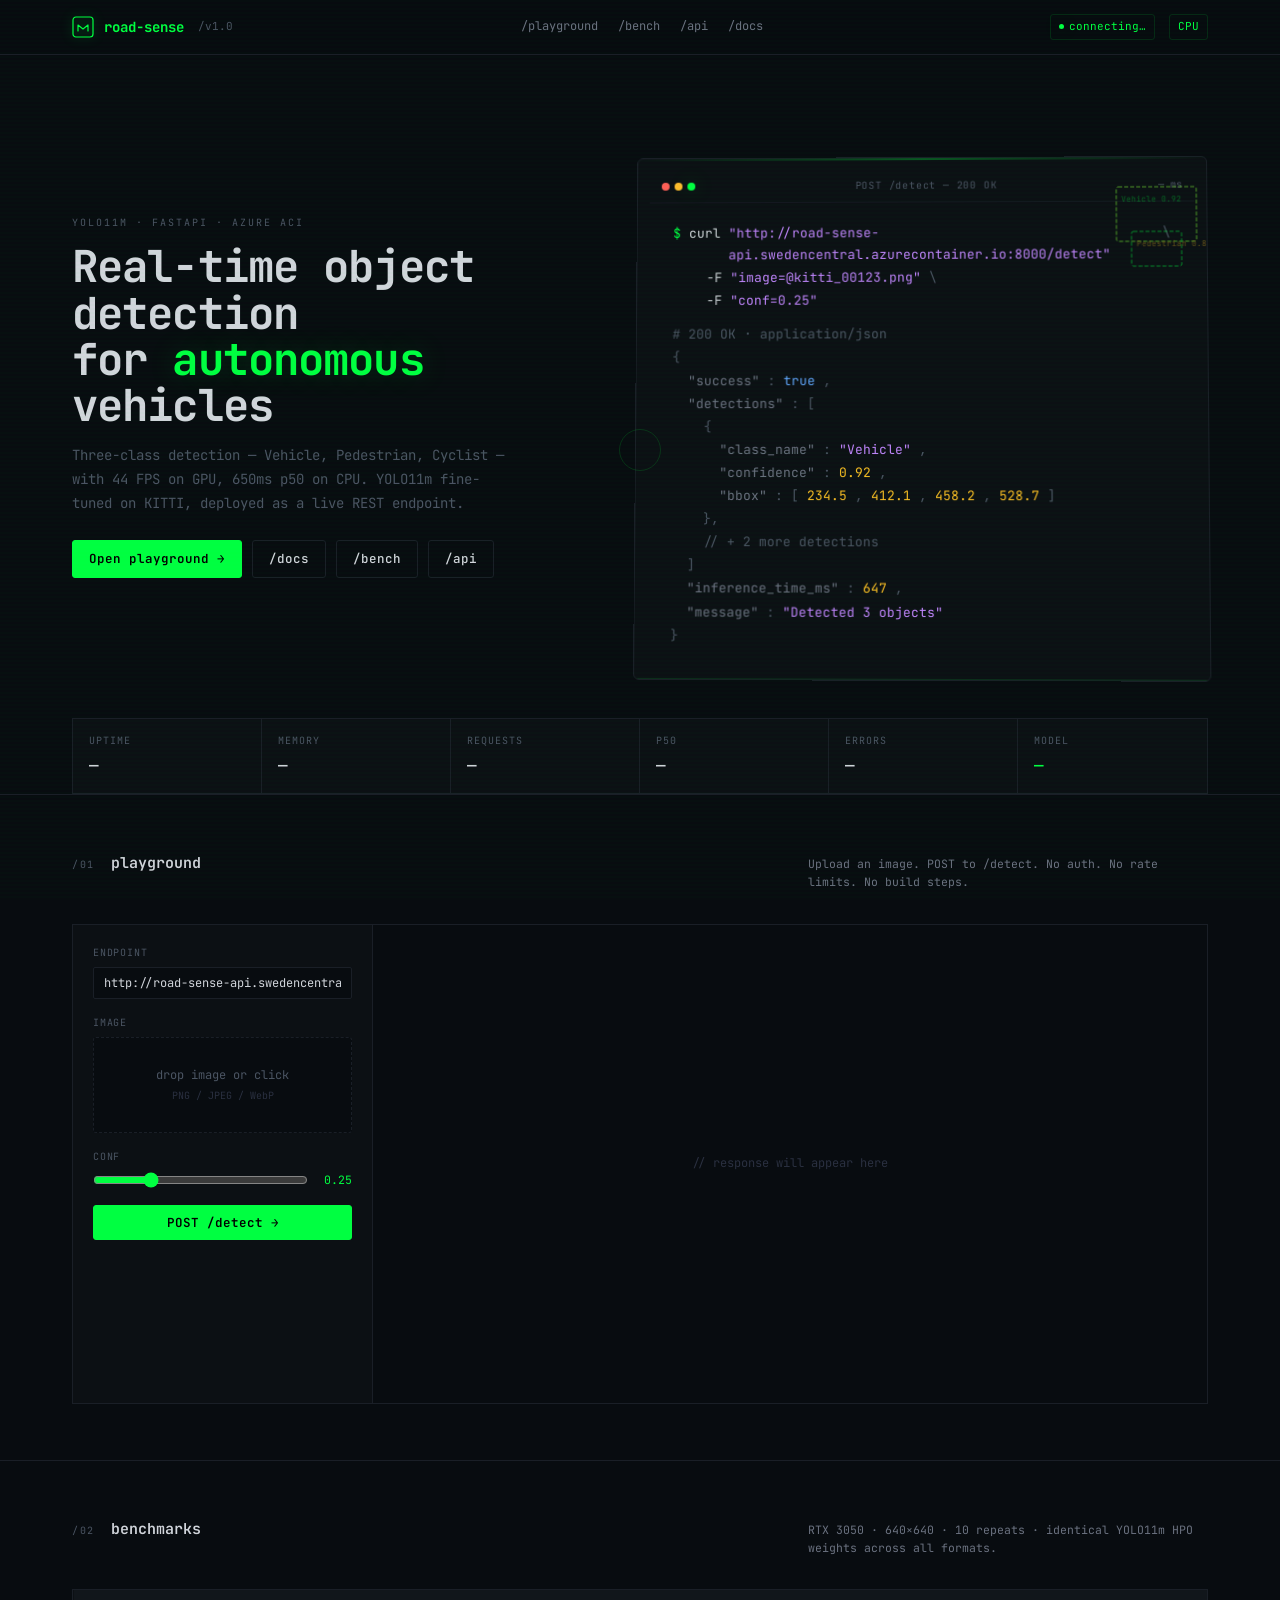
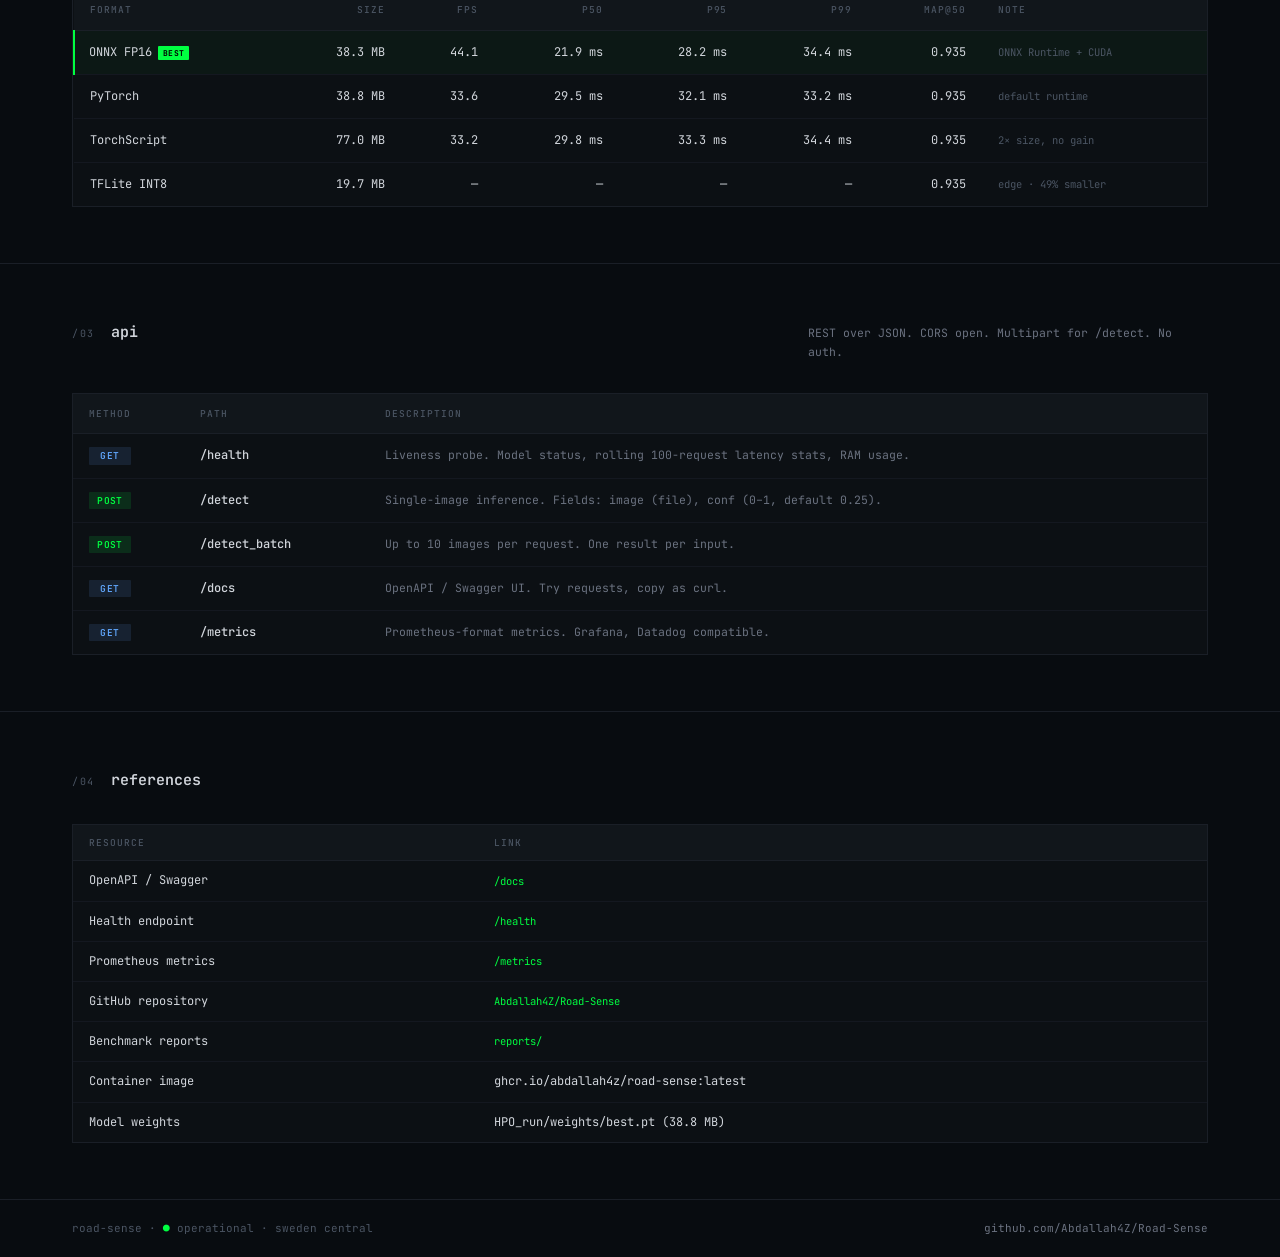
==== commit 78caa28c: "feat: redesign with HUD aesthetic, 3D perspective frame, mouse-reactive tilt, scan lines" ====
--- a/presentation/demo.html
+++ b/presentation/demo.html
@@ -3,1026 +3,470 @@
 <head>
 <meta charset="UTF-8">
 <meta name="viewport" content="width=device-width, initial-scale=1.0">
-<title>road-sense — yolo11m detection api</title>
-<meta name="description" content="Object detection API. Vehicle, pedestrian, cyclist. Live at 4.225.74.191:8000.">
-<meta name="theme-color" content="#0a0a0a">
-<link rel="icon" href="data:image/svg+xml,%3Csvg xmlns='http://www.w3.org/2000/svg' viewBox='0 0 16 16'%3E%3Cpath d='M2 2h12v12H2z' fill='none' stroke='%2300ff66' stroke-width='1.2'/%3E%3Cpath d='M5 5l3 3-3 3M9 11h4' fill='none' stroke='%2300ff66' stroke-width='1.2' stroke-linecap='round'/%3E%3C/svg%3E">
+<title>road-sense — yolov11m detection api</title>
+<meta name="description" content="Real-time object detection API. YOLO11m. Vehicle, Pedestrian, Cyclist.">
+<meta name="theme-color" content="#080c10">
 <link rel="preconnect" href="https://fonts.googleapis.com">
 <link href="https://fonts.googleapis.com/css2?family=JetBrains+Mono:wght@300;400;500;600;700&family=Inter:wght@400;500;600;700&display=swap" rel="stylesheet">
 <style>
 :root {
-  --bg:        #0a0a0a;
-  --bg-1:     #111111;
-  --bg-2:     #181818;
-  --line:     #2a2a2a;
-  --line-2:   #1f1f1f;
-  --text:      #d4d4d4;
-  --text-mid:  #888888;
-  --text-dim:  #555555;
-  --text-xdim: #383838;
-  --green:    #4ade80;
-  --green-d:  #166534;
-  --amber:    #fbbf24;
-  --red:      #f87171;
-  --accent:   #00ff66;
-  --accent-d: #003318;
-  --font-mono: 'JetBrains Mono', ui-monospace, 'SF Mono', Menlo, monospace;
-  --font-sans: 'Inter', -apple-system, BlinkMacSystemFont, sans-serif;
+  --bg:#080c10;--bg1:#0c1014;--bg2:#11161b;--line:#1a1f27;--line2:#141820;
+  --text:#d1d5db;--dim:#4b5563;--mid:#6b7280;--xdim:#2a3040;
+  --green:#00ff41;--green-d:#00ff4120;--green-glow:0 0 20px #00ff4140;
+  --amber:#fbbf24;--red:#f87171;--blue:#60a5fa;
+  --mono:'JetBrains Mono',ui-monospace,SFMono-Regular,Menlo,monospace;
+  --sans:'Inter',-apple-system,BlinkMacSystemFont,sans-serif;
 }
-
-* { box-sizing: border-box; margin: 0; padding: 0; }
-*::selection { background: var(--accent); color: #000; }
-
-html { scroll-behavior: smooth; }
-
-body {
-  font-family: var(--font-mono);
-  font-size: 13.5px;
-  line-height: 1.6;
-  color: var(--text);
-  background: var(--bg);
-  -webkit-font-smoothing: antialiased;
-  overflow-x: hidden;
+*{box-sizing:border-box;margin:0;padding:0}
+*::selection{background:var(--green);color:#000}
+html{scroll-behavior:smooth}
+body{font-family:var(--mono);font-size:13.5px;line-height:1.6;color:var(--text);background:var(--bg);-webkit-font-smoothing:antialiased;overflow-x:hidden;cursor:crosshair}
+a{color:inherit;text-decoration:none}
+a:hover{color:var(--green)}
+button{font-family:inherit;background:none;border:0;color:inherit;cursor:pointer}
+code,.m{font-family:var(--mono)}
+
+/* Scan lines overlay */
+body::after{content:'';position:fixed;inset:0;pointer-events:none;z-index:9999;
+  background:repeating-linear-gradient(0deg,transparent,transparent 2px,rgba(0,255,65,0.015) 2px,rgba(0,255,65,0.015) 4px);
 }
 
-a { color: inherit; text-decoration: none; }
-a:hover { color: var(--accent); }
-
-button { font-family: inherit; background: none; border: 0; color: inherit; cursor: pointer; }
-
-code, kbd, .m { font-family: var(--font-mono); }
-
-::selection { background: var(--accent); color: #000; }
-
-::selection, input, button, select, textarea { font-family: inherit; }
-
-img { max-width: 100%; display: block; }
-
-/* ===== Layout ===== */
-
-.shell {
-  max-width: 1180px;
-  margin: 0 auto;
-  padding: 0 32px;
-}
+/* Crosshair cursor for HUD feel */
+body::before{content:'';position:fixed;top:50%;left:50%;width:40px;height:40px;border:1px solid rgba(0,255,65,0.15);border-radius:50%;pointer-events:none;z-index:9998;transform:translate(-50%,-50%);transition:all .15s}
+
+/* Layout */
+.shell{max-width:1200px;margin:0 auto;padding:0 32px}
 
 /* ===== Nav ===== */
-
-.nav {
-  border-bottom: 1px solid var(--line);
-  padding: 18px 0;
-  position: sticky;
-  top: 0;
-  background: rgba(10, 10, 10, 0.85);
-  backdrop-filter: blur(8px);
-  -webkit-backdrop-filter: blur(8px);
-  z-index: 100;
-}
-.nav__inner {
-  max-width: 1180px;
-  margin: 0 auto;
-  padding: 0 32px;
-  display: flex;
-  align-items: center;
-  justify-content: space-between;
-  gap: 32px;
-}
-.nav__brand {
-  display: flex;
-  align-items: center;
-  gap: 8px;
-  font-weight: 600;
-  font-size: 14px;
-  color: var(--accent);
-}
-.nav__brand .sep { color: var(--text-xdim); }
-.nav__brand .v { color: var(--text-mid); }
-.nav__links {
-  display: flex;
-  align-items: center;
-  gap: 24px;
-  font-size: 12.5px;
-  color: var(--text-mid);
-}
-.nav__links a { color: var(--text-mid); }
-.nav__links a:hover { color: var(--text); }
-.nav__links .dot {
-  display: inline-block;
-  width: 6px; height: 6px;
-  border-radius: 50%;
-  background: var(--green);
-  margin-right: 6px;
-  box-shadow: 0 0 4px var(--green);
-  animation: pulse 1.6s ease-in-out infinite;
-}
-.nav__links .dot.off { background: var(--text-dim); box-shadow: none; animation: none; }
-@keyframes pulse { 0%, 100% { opacity: 1; } 50% { opacity: 0.4; } }
-.nav__end {
-  font-size: 12px;
-  color: var(--text-dim);
-  display: flex;
-  gap: 12px;
-  align-items: center;
-}
-.nav__end .pill {
-  padding: 4px 8px;
-  border: 1px solid var(--line);
-  border-radius: 3px;
-  color: var(--text-mid);
-}
-.nav__end .pill.on { color: var(--green); border-color: var(--green-d); }
-
-@media (max-width: 720px) {
-  .nav__inner { gap: 16px; }
-  .nav__links { display: none; }
-  .nav__end { display: none; }
-}
-
-/* ===== Hero — terminal ===== */
-
-.hero {
-  padding: 60px 0 40px;
-  border-bottom: 1px solid var(--line);
-}
-.hero__shell {
-  max-width: 1180px;
-  margin: 0 auto;
-  padding: 0 32px;
-}
-.hero__pane {
-  background: var(--bg-1);
-  border: 1px solid var(--line);
-  border-radius: 4px;
-  overflow: hidden;
-}
-.hero__bar {
-  display: flex;
-  align-items: center;
-  padding: 10px 14px;
-  border-bottom: 1px solid var(--line);
-  background: var(--bg-2);
-  gap: 12px;
-  font-size: 11.5px;
-  color: var(--text-dim);
-}
-.hero__bar .lights { display: inline-flex; gap: 6px; }
-.hero__bar .lights span {
-  width: 10px; height: 10px;
-  border-radius: 50%;
-  background: var(--line);
-}
-.hero__bar .lights span:nth-child(1) { background: #ff5f57; }
-.hero__bar .lights span:nth-child(2) { background: #febc2e; }
-.hero__bar .lights span:nth-child(3) { background: #28c840; }
-.hero__bar .path { flex: 1; text-align: center; }
-.hero__bar .time { color: var(--text-xdim); }
-
-.hero__body {
-  padding: 28px 32px 32px;
-  font-size: 14.5px;
-  line-height: 1.75;
-}
-.hero__row { display: flex; align-items: baseline; gap: 10px; }
-.hero__row + .hero__row { margin-top: 2px; }
-.hero__prompt { color: var(--green); user-select: none; }
-.hero__cmd { color: var(--text); }
-.hero__str { color: #c084fc; }
-.hero__num { color: var(--amber); }
-.hero__bool { color: #60a5fa; }
-.hero__key { color: var(--text-mid); }
-.hero__com { color: var(--text-dim); }
-.hero__out { color: var(--text-mid); }
-.hero__out .l { color: var(--text-xdim); }
-.hero__out .v { color: var(--text); }
-
-.hero__row--meta { margin-top: 20px; color: var(--text-dim); }
-.hero__row--meta .lbl { color: var(--text-dim); }
-.hero__row--meta .val { color: var(--text); }
-
-.hero__divider {
-  margin: 22px -32px 0;
-  height: 1px;
-  background: var(--line);
-}
-.hero__cta {
-  padding: 20px 32px;
-  display: flex;
-  align-items: center;
-  gap: 16px;
-  flex-wrap: wrap;
-}
-.hero__cta .prompt { color: var(--green); }
-.hero__btn {
-  display: inline-flex;
-  align-items: center;
-  gap: 6px;
-  padding: 6px 12px;
-  background: transparent;
-  color: var(--text);
-  border: 1px solid var(--line);
-  border-radius: 3px;
-  font-size: 12.5px;
-  transition: all 0.12s;
-}
-.hero__btn:hover {
-  border-color: var(--accent);
-  color: var(--accent);
-}
-.hero__btn.primary {
-  background: var(--accent);
-  color: #000;
-  border-color: var(--accent);
-  font-weight: 600;
-}
-.hero__btn.primary:hover {
-  background: #00ff88;
-  color: #000;
-}
-
-/* ===== Section base ===== */
-
-.section {
-  padding: 64px 0;
-  border-bottom: 1px solid var(--line);
-}
-.section:last-of-type { border-bottom: 0; }
-.section__head {
-  max-width: 1180px;
-  margin: 0 auto 40px;
-  padding: 0 32px;
-  display: flex;
-  align-items: baseline;
-  gap: 16px;
-}
-.section__index {
-  font-size: 12px;
-  color: var(--text-dim);
-  letter-spacing: 0.1em;
-}
-.section__title {
-  font-size: 16px;
-  font-weight: 600;
-  color: var(--text);
-}
-.section__desc {
-  font-size: 12.5px;
-  color: var(--text-mid);
-  margin-left: auto;
-  max-width: 480px;
-}
-.section__body {
-  max-width: 1180px;
-  margin: 0 auto;
-  padding: 0 32px;
-}
+.nav{border-bottom:1px solid var(--line);padding:14px 0;position:sticky;top:0;background:rgba(8,12,16,0.92);backdrop-filter:blur(12px);-webkit-backdrop-filter:blur(12px);z-index:100}
+.nav__inner{max-width:1200px;margin:0 auto;padding:0 32px;display:flex;align-items:center;justify-content:space-between;gap:32px}
+.nav__brand{display:flex;align-items:center;gap:10px;font-weight:700;font-size:14px;color:var(--green)}
+.nav__brand svg{filter:drop-shadow(0 0 6px #00ff4160)}
+.nav__brand .ver{color:var(--dim);font-weight:400;font-size:11px;margin-left:4px}
+.nav__links{display:flex;align-items:center;gap:20px;font-size:12px;color:var(--mid)}
+.nav__links a:hover{color:var(--green)}
+.nav__right{display:flex;align-items:center;gap:14px;font-size:11px}
+.hud-badge{padding:3px 8px;border:1px solid var(--green-d);border-radius:3px;color:var(--green);display:flex;align-items:center;gap:5px;font-size:11px}
+.hud-dot{width:5px;height:5px;border-radius:50%;background:var(--green);box-shadow:var(--green-glow);animation:pulse 2s infinite}
+@keyframes pulse{0%,100%{opacity:1}50%{opacity:.3}}
+@media(max-width:720px){.nav__links{display:none}.nav__right{display:none}}
+
+/* ===== Hero HUD ===== */
+.hero{padding:60px 0 40px;position:relative}
+.hero__grid{max-width:1200px;margin:0 auto;padding:0 32px;display:grid;grid-template-columns:1fr 1.1fr;gap:40px;align-items:center}
+.hero__left{position:relative}
+.hero__label{font-size:10px;color:var(--dim);letter-spacing:.2em;text-transform:uppercase;margin-bottom:12px}
+.hero__h1{font-size:44px;font-weight:700;line-height:1.05;letter-spacing:-.02em;margin-bottom:16px;color:var(--text)}
+.hero__h1 em{font-style:normal;color:var(--green);text-shadow:0 0 30px #00ff4130}
+.hero__p{font-size:14px;color:var(--dim);line-height:1.7;max-width:440px;margin-bottom:24px}
+.hero__btns{display:flex;gap:10px;flex-wrap:wrap}
+.btn{display:inline-flex;align-items:center;gap:6px;padding:8px 16px;font-size:12.5px;font-weight:500;border-radius:3px;border:1px solid var(--line);background:var(--bg);color:var(--text);transition:all .15s}
+.btn:hover{border-color:var(--green);color:var(--green)}
+.btn--g{background:var(--green);color:#000;border-color:var(--green);font-weight:600}
+.btn--g:hover{background:#00ff66;color:#000}
+
+/* HUD Frame — 3D perspective container */
+.hud{position:relative;perspective:1200px;margin-top:40px}
+.hud__frame{background:var(--bg1);border:1px solid var(--line);border-radius:6px;padding:12px;transform:rotateX(2deg) rotateY(-1deg);transform-origin:center center;transition:transform .3s ease;position:relative;overflow:hidden}
+.hud__frame::before{content:'';position:absolute;top:0;left:0;right:0;height:2px;background:linear-gradient(90deg,transparent,var(--green),transparent);opacity:.3}
+.hud__frame::after{content:'';position:absolute;bottom:0;left:0;right:0;height:1px;background:var(--green-d)}
+.hud__top{display:flex;align-items:center;gap:8px;padding:8px 12px;border-bottom:1px solid var(--line2);font-size:11px;color:var(--dim)}
+.hud__lights{display:flex;gap:5px}
+.hud__lights span{width:8px;height:8px;border-radius:50%;background:var(--line)}
+.hud__lights span:nth-child(1){background:#ff5f57}
+.hud__lights span:nth-child(2){background:#febc2e}
+.hud__lights span:nth-child(3){background:var(--green);box-shadow:var(--green-glow)}
+.hud__top .title{flex:1;text-align:center;color:var(--dim);font-family:var(--mono);font-size:10px;letter-spacing:.08em}
+.hud__top .rt{color:var(--dim);font-size:10px;font-variant-numeric:tabular-nums}
+.hud__body{padding:20px 24px;font-size:13px;line-height:1.7}
+.hud__row{display:flex;align-items:baseline;gap:8px}
+.hud__row+.hud__row{margin-top:1px}
+.hl{color:var(--green);user-select:none}
+.hk{color:var(--mid)}
+.hv{color:var(--text)}
+.hs{color:#c084fc}
+.hn{color:var(--amber)}
+.hb{color:var(--blue)}
+.hc{color:var(--dim)}
+.hud__sep{margin:20px -12px 0;height:1px;background:var(--line)}
+.hud__actions{padding:14px 12px;display:flex;gap:8px;align-items:center;flex-wrap:wrap}
+
+/* 3D bounding box animation in hero */
+.bbox-3d{position:absolute;top:20px;right:-10px;opacity:.5;pointer-events:none}
+.bbox-3d rect{fill:none;stroke:var(--green);stroke-width:1;animation:scan 3s infinite}
+@keyframes scan{0%{stroke-dashoffset:0}100%{stroke-dashoffset:100}}
 
 /* ===== Strip — live metrics ===== */
-
-.strip {
-  display: grid;
-  grid-template-columns: repeat(6, 1fr);
-  border: 1px solid var(--line);
-  background: var(--bg-1);
-}
-.strip__cell {
-  padding: 16px 20px;
-  border-right: 1px solid var(--line);
-}
-.strip__cell:last-child { border-right: 0; }
-.strip__label {
-  font-size: 11px;
-  color: var(--text-dim);
-  text-transform: uppercase;
-  letter-spacing: 0.08em;
-  margin-bottom: 6px;
-}
-.strip__val {
-  font-size: 18px;
-  font-weight: 500;
-  color: var(--text);
-  font-variant-numeric: tabular-nums;
-}
-.strip__val.is-on { color: var(--green); }
-
-@media (max-width: 1024px) {
-  .strip { grid-template-columns: repeat(3, 1fr); }
-  .strip__cell:nth-child(3) { border-right: 0; }
-  .strip__cell:nth-child(4) { border-top: 1px solid var(--line); }
-  .strip__cell:nth-child(n+5) { border-top: 1px solid var(--line); }
-}
-@media (max-width: 600px) {
-  .strip { grid-template-columns: repeat(2, 1fr); }
-  .strip__cell:nth-child(2n) { border-right: 0; }
-  .strip__cell:nth-child(odd+1) { border-top: 1px solid var(--line); }
-  .strip__cell:nth-child(n+3) { border-top: 1px solid var(--line); }
-}
+.strip{display:grid;grid-template-columns:repeat(6,1fr);border:1px solid var(--line);background:var(--bg1)}
+.strip__cell{padding:14px 16px;border-right:1px solid var(--line)}
+.strip__cell:last-child{border-right:0}
+.strip__label{font-size:10px;color:var(--dim);text-transform:uppercase;letter-spacing:.1em;margin-bottom:4px}
+.strip__val{font-size:16px;font-weight:500;color:var(--text);font-variant-numeric:tabular-nums}
+.strip__val.on{color:var(--green)}
+@media(max-width:1024px){.strip{grid-template-columns:repeat(3,1fr)}.strip__cell:nth-child(3){border-right:0}}
+@media(max-width:600px){.strip{grid-template-columns:repeat(2,1fr)}}
 
 /* ===== Playground ===== */
-
-.pg {
-  display: grid;
-  grid-template-columns: 320px 1fr;
-  border: 1px solid var(--line);
-  background: var(--bg-1);
-  min-height: 520px;
-}
-.pg__input {
-  padding: 24px;
-  border-right: 1px solid var(--line);
-  display: flex;
-  flex-direction: column;
-  gap: 20px;
-}
-.pg__output {
-  padding: 24px;
-  position: relative;
-  display: flex;
-  flex-direction: column;
-  gap: 16px;
-  background:
-    repeating-linear-gradient(
-      45deg,
-      transparent,
-      transparent 12px,
-      rgba(255,255,255,0.008) 12px,
-      rgba(255,255,255,0.008) 13px
-    ),
-    var(--bg-1);
-}
-@media (max-width: 880px) {
-  .pg { grid-template-columns: 1fr; }
-  .pg__input { border-right: 0; border-bottom: 1px solid var(--line); }
-}
-
-.pg__label {
-  font-size: 11px;
-  color: var(--text-dim);
-  text-transform: uppercase;
-  letter-spacing: 0.08em;
-  margin-bottom: 8px;
-}
-.pg__input input[type="text"],
-.pg__input input[type="url"] {
-  width: 100%;
-  padding: 8px 10px;
-  background: var(--bg);
-  border: 1px solid var(--line);
-  color: var(--text);
-  font-size: 12.5px;
-  font-family: var(--font-mono);
-  outline: none;
-  border-radius: 3px;
-}
-.pg__input input:focus { border-color: var(--accent); }
-
-.drop {
-  border: 1px dashed var(--line);
-  border-radius: 3px;
-  padding: 32px 16px;
-  text-align: center;
-  font-size: 12.5px;
-  color: var(--text-dim);
-  cursor: pointer;
-  transition: all 0.12s;
-  background: var(--bg);
-  outline: none;
-}
-.drop:hover, .drop.is-over {
-  border-color: var(--accent);
-  color: var(--accent);
-}
-.drop__hint { font-size: 11px; color: var(--text-xdim); margin-top: 4px; }
-
-.slider {
-  display: flex;
-  align-items: center;
-  gap: 10px;
-  font-size: 12px;
-}
-.slider__val {
-  width: 40px;
-  text-align: right;
-  color: var(--accent);
-  font-variant-numeric: tabular-nums;
-}
-.slider input[type="range"] {
-  flex: 1;
-  accent-color: var(--accent);
-}
-
-.btn {
-  padding: 9px 14px;
-  background: var(--accent);
-  color: #000;
-  border: 0;
-  font-family: inherit;
-  font-size: 12.5px;
-  font-weight: 600;
-  cursor: pointer;
-  border-radius: 3px;
-  transition: all 0.12s;
-}
-.btn:hover { background: #00ff88; }
-.btn:disabled { opacity: 0.4; cursor: not-allowed; }
-
-.pg__empty {
-  flex: 1;
-  display: flex;
-  align-items: center;
-  justify-content: center;
-  color: var(--text-xdim);
-  font-size: 13px;
-  text-align: center;
-  min-height: 360px;
-}
-.pg__loading {
-  flex: 1;
-  display: flex;
-  align-items: center;
-  justify-content: center;
-  color: var(--accent);
-  font-size: 12.5px;
-  min-height: 360px;
-}
-.pg__loading::before {
-  content: '';
-  display: inline-block;
-  width: 10px;
-  height: 10px;
-  border: 1.5px solid var(--accent);
-  border-top-color: transparent;
-  border-radius: 50%;
-  margin-right: 10px;
-  animation: spin 0.6s linear infinite;
-}
-@keyframes spin { to { transform: rotate(360deg); } }
-
-.pg__result {
-  display: none;
-  flex-direction: column;
-  gap: 16px;
-  flex: 1;
-}
-.pg__result.is-on { display: flex; }
-
-.pg__meta {
-  display: grid;
-  grid-template-columns: repeat(3, 1fr);
-  border: 1px solid var(--line);
-  background: var(--bg);
-}
-.pg__meta__cell {
-  padding: 12px 16px;
-  border-right: 1px solid var(--line);
-}
-.pg__meta__cell:last-child { border-right: 0; }
-.pg__meta__l {
-  font-size: 10.5px;
-  color: var(--text-dim);
-  text-transform: uppercase;
-  letter-spacing: 0.1em;
-}
-.pg__meta__v {
-  font-size: 18px;
-  font-weight: 500;
-  color: var(--text);
-  margin-top: 2px;
-  font-variant-numeric: tabular-nums;
-}
-
-.pg__img {
-  background: var(--bg);
-  border: 1px solid var(--line);
-  padding: 8px;
-  display: flex;
-  align-items: center;
-  justify-content: center;
-  min-height: 240px;
-  max-height: 360px;
-  overflow: hidden;
-}
-.pg__img img { max-width: 100%; max-height: 344px; }
-
-.pg__table {
-  background: var(--bg);
-  border: 1px solid var(--line);
-  font-size: 12px;
-  overflow: auto;
-  max-height: 200px;
-}
-.pg__table table { width: 100%; border-collapse: collapse; }
-.pg__table th, .pg__table td {
-  padding: 7px 12px;
-  text-align: left;
-  border-bottom: 1px solid var(--line-2);
-}
-.pg__table th {
-  font-weight: 500;
-  color: var(--text-dim);
-  font-size: 10.5px;
-  text-transform: uppercase;
-  letter-spacing: 0.08em;
-  position: sticky; top: 0;
-  background: var(--bg-1);
-}
-.pg__table td { color: var(--text); }
-.pg__table .cls { color: var(--accent); }
-.pg__table .conf { color: var(--amber); }
-.pg__table .track { color: var(--text-mid); }
-.pg__table .bbox { color: var(--text-dim); font-size: 11.5px; }
-.pg__err {
-  background: var(--bg);
-  border: 1px solid var(--red);
-  color: var(--red);
-  padding: 12px 16px;
-  font-size: 12.5px;
-  border-radius: 3px;
-}
-
-/* ===== Bench table ===== */
-
-.bench {
-  border: 1px solid var(--line);
-  background: var(--bg-1);
-  overflow: hidden;
-}
-.bench table { width: 100%; border-collapse: collapse; font-size: 12.5px; }
-.bench th, .bench td {
-  padding: 14px 20px;
-  text-align: left;
-  border-bottom: 1px solid var(--line-2);
-}
-.bench th {
-  background: var(--bg-2);
-  font-weight: 500;
-  color: var(--text-dim);
-  font-size: 10.5px;
-  text-transform: uppercase;
-  letter-spacing: 0.1em;
-  border-bottom: 1px solid var(--line);
-}
-.bench td.num { text-align: right; font-variant-numeric: tabular-nums; }
-.bench tr:last-child td { border-bottom: 0; }
-.bench tr.winner { background: rgba(0, 255, 102, 0.04); }
-.bench tr.winner td:first-child { border-left: 2px solid var(--accent); }
-.bench tr.winner td:first-child { padding-left: 18px; }
-.bench .winner-tag {
-  display: inline-block;
-  padding: 1px 6px;
-  background: var(--accent);
-  color: #000;
-  font-size: 9.5px;
-  font-weight: 600;
-  letter-spacing: 0.04em;
-  margin-left: 8px;
-  border-radius: 2px;
-}
-.bench .small { color: var(--text-dim); font-size: 11.5px; }
-@media (max-width: 720px) {
-  .bench table, .bench thead, .bench tbody, .bench tr, .bench td, .bench th { display: block; }
-  .bench tr { padding: 16px; border-bottom: 1px solid var(--line); }
-  .bench th { display: none; }
-  .bench td { border: 0; padding: 4px 0; }
-  .bench td.num { text-align: left; }
-  .bench td::before { content: attr(data-l) ': '; color: var(--text-dim); }
-}
-
-/* ===== Endpoints table ===== */
-
-.api {
-  border: 1px solid var(--line);
-  background: var(--bg-1);
-}
-.api table { width: 100%; border-collapse: collapse; font-size: 13px; }
-.api th, .api td {
-  padding: 14px 20px;
-  text-align: left;
-  border-bottom: 1px solid var(--line-2);
-  vertical-align: top;
-}
-.api th {
-  background: var(--bg-2);
-  font-weight: 500;
-  color: var(--text-dim);
-  font-size: 10.5px;
-  text-transform: uppercase;
-  letter-spacing: 0.1em;
-  border-bottom: 1px solid var(--line);
-}
-.api tr:last-child td { border-bottom: 0; }
-.method {
-  display: inline-block;
-  padding: 1px 6px;
-  font-size: 10.5px;
-  font-weight: 600;
-  letter-spacing: 0.04em;
-  border-radius: 2px;
-  min-width: 48px;
-  text-align: center;
-}
-.method.get  { background: rgba(96,165,250,0.12); color: #60a5fa; }
-.method.post { background: rgba(74,222,128,0.12); color: #4ade80; }
-.path { color: var(--text); font-weight: 500; }
-.api a.path:hover { color: var(--accent); }
-.api__d { color: var(--text-mid); font-size: 12px; }
-
-/* ===== Status section ===== */
-
-.status {
-  border: 1px solid var(--line);
-  background: var(--bg-1);
-  padding: 20px 24px;
-  font-size: 12px;
-  display: grid;
-  grid-template-columns: 1fr 1fr;
-  gap: 4px 40px;
-}
-.status dt {
-  color: var(--text-dim);
-  font-size: 10.5px;
-  text-transform: uppercase;
-  letter-spacing: 0.08em;
-  margin-top: 6px;
-}
-.status dd { color: var(--text); font-variant-numeric: tabular-nums; }
-.status .ok { color: var(--green); }
+.section{padding:56px 0;border-bottom:1px solid var(--line)}
+.section:last-of-type{border-bottom:0}
+.section__head{max-width:1200px;margin:0 auto 32px;padding:0 32px;display:flex;align-items:baseline;gap:16px}
+.section__idx{font-size:10px;color:var(--dim);letter-spacing:.15em}
+.section__title{font-size:15px;font-weight:600;color:var(--text)}
+.section__desc{font-size:11.5px;color:var(--mid);margin-left:auto;max-width:400px}
+.section__body{max-width:1200px;margin:0 auto;padding:0 32px}
+
+.pg{display:grid;grid-template-columns:300px 1fr;border:1px solid var(--line);background:var(--bg1);min-height:480px}
+.pg__input{padding:20px;border-right:1px solid var(--line);display:flex;flex-direction:column;gap:16px}
+.pg__output{padding:20px;background:var(--bg);position:relative;display:flex;flex-direction:column;gap:12px}
+@media(max-width:880px){.pg{grid-template-columns:1fr}.pg__input{border-right:0;border-bottom:1px solid var(--line)}}
+.pg__label{font-size:10px;color:var(--dim);text-transform:uppercase;letter-spacing:.08em;margin-bottom:6px}
+.pg__input input[type="text"],.pg__input input[type="url"]{width:100%;padding:7px 10px;background:var(--bg);border:1px solid var(--line);color:var(--text);font-size:12px;font-family:var(--mono);outline:none;border-radius:2px}
+.pg__input input:focus{border-color:var(--green)}
+
+.drop{border:1px dashed var(--line);border-radius:3px;padding:28px 12px;text-align:center;font-size:12px;color:var(--dim);cursor:pointer;transition:all .15s;background:var(--bg);outline:none}
+.drop:hover,.drop.is-over{border-color:var(--green);color:var(--green)}
+.drop__hint{font-size:10px;color:var(--xdim);margin-top:3px}
+
+.slider{display:flex;align-items:center;gap:8px;font-size:11.5px}
+.slider__v{width:36px;text-align:right;color:var(--green);font-variant-numeric:tabular-nums}
+.slider input[type="range"]{flex:1;accent-color:var(--green)}
+
+.btn--block{width:100%;justify-content:center}
+
+/* Output */
+.pg__empty{flex:1;display:flex;align-items:center;justify-content:center;color:var(--xdim);font-size:12px;min-height:320px}
+.pg__loading{flex:1;display:flex;align-items:center;justify-content:center;color:var(--green);font-size:12px;min-height:320px}
+.pg__loading::before{content:'';display:inline-block;width:8px;height:8px;border:1.5px solid var(--green);border-top-color:transparent;border-radius:50%;margin-right:8px;animation:spin .6s linear infinite}
+@keyframes spin{to{transform:rotate(360deg)}}
+
+.pg__result{display:none;flex-direction:column;gap:12px;flex:1}
+.pg__result.on{display:flex}
+.pg__meta{display:grid;grid-template-columns:repeat(3,1fr);border:1px solid var(--line);background:var(--bg1)}
+.pg__meta__c{padding:10px 12px;border-right:1px solid var(--line)}
+.pg__meta__c:last-child{border-right:0}
+.pg__meta__l{font-size:9px;color:var(--dim);text-transform:uppercase;letter-spacing:.1em}
+.pg__meta__v{font-size:16px;font-weight:500;color:var(--text);margin-top:2px;font-variant-numeric:tabular-nums}
+.pg__img{background:var(--bg1);border:1px solid var(--line);padding:4px;display:flex;align-items:center;justify-content:center;min-height:200px;max-height:320px;overflow:hidden}
+.pg__img img{max-width:100%;max-height:316px}
+.pg__tbl{background:var(--bg1);border:1px solid var(--line);font-size:11.5px;overflow:auto;max-height:160px}
+.pg__tbl table{width:100%;border-collapse:collapse}
+.pg__tbl th,.pg__tbl td{padding:5px 10px;text-align:left;border-bottom:1px solid var(--line2)}
+.pg__tbl th{background:var(--bg2);font-weight:500;color:var(--dim);font-size:9.5px;text-transform:uppercase;letter-spacing:.08em;position:sticky;top:0}
+.pg__tbl .cls{color:var(--green)}
+.pg__tbl .conf{color:var(--amber)}
+.pg__tbl .bx{color:var(--xdim);font-size:10.5px}
+.pg__err{background:var(--bg);border:1px solid var(--red);color:var(--red);padding:10px 14px;font-size:12px;border-radius:2px}
+
+/* ===== Benchmarks ===== */
+.bench{border:1px solid var(--line);background:var(--bg1)}
+.bench table{width:100%;border-collapse:collapse;font-size:12px}
+.bench th,.bench td{padding:12px 16px;text-align:left;border-bottom:1px solid var(--line2)}
+.bench th{background:var(--bg2);font-weight:500;color:var(--dim);font-size:9.5px;text-transform:uppercase;letter-spacing:.1em;border-bottom:1px solid var(--line)}
+.bench .n{text-align:right;font-variant-numeric:tabular-nums}
+.bench tr:last-child td{border-bottom:0}
+.bench .win{background:rgba(0,255,65,.03)}
+.bench .win td:first-child{border-left:2px solid var(--green);padding-left:14px}
+.bench .tag{display:inline-block;padding:1px 5px;background:var(--green);color:#000;font-size:8px;font-weight:700;letter-spacing:.04em;margin-left:6px;border-radius:1px}
+.bench .s{color:var(--dim);font-size:10.5px}
+@media(max-width:720px){.bench table,.bench thead,.bench tbody,.bench tr,.bench td,.bench th{display:block}.bench tr{padding:12px;border-bottom:1px solid var(--line)}.bench th{display:none}.bench td{border:0;padding:2px 0}.bench td.n{text-align:left}.bench td::before{content:attr(data-l)': ';color:var(--dim)}}
+
+/* ===== API ===== */
+.api{border:1px solid var(--line);background:var(--bg1)}
+.api table{width:100%;border-collapse:collapse;font-size:12px}
+.api th,.api td{padding:12px 16px;text-align:left;border-bottom:1px solid var(--line2);vertical-align:top}
+.api th{background:var(--bg2);font-weight:500;color:var(--dim);font-size:9.5px;text-transform:uppercase;letter-spacing:.1em;border-bottom:1px solid var(--line)}
+.api tr:last-child td{border-bottom:0}
+.m{display:inline-block;padding:1px 5px;font-size:9.5px;font-weight:600;letter-spacing:.04em;border-radius:1px;min-width:42px;text-align:center}
+.m.g{background:rgba(96,165,250,.12);color:var(--blue)}
+.m.p{background:rgba(0,255,65,.12);color:var(--green)}
+.api .path{color:var(--text);font-weight:500}
+.api a.path:hover{color:var(--green)}
+.api .d{color:var(--mid);font-size:11.5px}
+
+/* ===== Docs table ===== */
+.docs{border:1px solid var(--line);background:var(--bg1)}
+.docs table{width:100%;border-collapse:collapse;font-size:12px}
+.docs th,.docs td{padding:10px 16px;text-align:left;border-bottom:1px solid var(--line2)}
+.docs th{background:var(--bg2);font-weight:500;color:var(--dim);font-size:9.5px;text-transform:uppercase;letter-spacing:.1em;border-bottom:1px solid var(--line)}
+.docs tr:last-child td{border-bottom:0}
+.docs a{color:var(--green)}
+.docs a:hover{text-decoration:underline}
+.docs .path{color:var(--mid);font-family:var(--mono);font-size:10.5px}
 
 /* ===== Footer ===== */
-
-.foot {
-  border-top: 1px solid var(--line);
-  padding: 24px 0 40px;
-  font-size: 11.5px;
-  color: var(--text-dim);
-}
-.foot__shell {
-  max-width: 1180px;
-  margin: 0 auto;
-  padding: 0 32px;
-  display: flex;
-  justify-content: space-between;
-  flex-wrap: wrap;
-  gap: 16px;
-}
-.foot__path { color: var(--text-mid); }
-.foot__path .ok { color: var(--green); }
-.foot__repo a { color: var(--text-mid); }
-.foot__repo a:hover { color: var(--accent); }
-
-@media (max-width: 720px) {
-  .foot__shell { flex-direction: column; gap: 6px; }
-}
+.foot{border-top:1px solid var(--line);padding:20px 0;font-size:11px;color:var(--dim)}
+.foot__inner{max-width:1200px;margin:0 auto;padding:0 32px;display:flex;justify-content:space-between;flex-wrap:wrap;gap:8px}
+.foot__inner .ok{color:var(--green)}
+.foot__inner a{color:var(--mid)}
+.foot__inner a:hover{color:var(--green)}
+
+/* ===== 3D Card Hover (hero frame) ===== */
+.hud__frame{transition:transform .15s ease-out}
+.hud__frame:hover{transform:rotateX(0deg) rotateY(0deg)}
 </style>
 </head>
 <body>
 
 <nav class="nav">
   <div class="nav__inner">
-    <a href="/" class="nav__brand">
-      <span>road-sense</span><span class="sep">/</span><span class="v">v1.0</span>
+    <a href="#" class="nav__brand">
+      <svg width="22" height="22" viewBox="0 0 22 22" fill="none"><rect x="1" y="1" width="20" height="20" rx="3" stroke="currentColor" stroke-width="1.2"/><path d="M6 15V9l5 4 5-4v6" stroke="currentColor" stroke-width="1.2" stroke-linecap="round" stroke-linejoin="round"/></svg>
+      road-sense<span class="ver">/v1.0</span>
     </a>
     <div class="nav__links">
       <a href="#playground">/playground</a>
-      <a href="#bench">/benchmarks</a>
+      <a href="#bench">/bench</a>
       <a href="#api">/api</a>
       <a href="#docs">/docs</a>
     </div>
-    <div class="nav__end">
-      <span><span class="dot" id="statusDot"></span><span id="statusText">— · — · —</span></span>
-      <span class="pill on" id="statusPill">CPU</span>
+    <div class="nav__right">
+      <div class="hud-badge"><span class="hud-dot"></span><span id="navStatus">connecting…</span></div>
+      <div class="hud-badge">CPU</div>
     </div>
   </div>
 </nav>
 
+<!-- HUD Hero -->
 <section class="hero">
-  <div class="hero__shell">
-    <div class="hero__pane">
-      <div class="hero__bar">
-        <div class="lights"><span></span><span></span><span></span></div>
-        <div class="path">road-sense — POST /detect — 200 OK</div>
-        <div class="time" id="heroTime">— ms</div>
+  <div class="hero__grid">
+    <div class="hero__left">
+      <p class="hero__label">YOLO11M · FASTAPI · AZURE ACI</p>
+      <h1 class="hero__h1">Real-time object detection<br>for <em>autonomous</em> vehicles</h1>
+      <p class="hero__p">Three-class detection — Vehicle, Pedestrian, Cyclist — with 44 FPS on GPU, 650ms p50 on CPU. YOLO11m fine-tuned on KITTI, deployed as a live REST endpoint.</p>
+      <div class="hero__btns">
+        <a href="#playground" class="btn btn--g">Open playground →</a>
+        <a href="/docs" class="btn" target="_blank">/docs</a>
+        <a href="#bench" class="btn">/bench</a>
+        <a href="#api" class="btn">/api</a>
       </div>
-      <div class="hero__body">
-
-        <div class="hero__row">
-          <span class="hero__prompt">$</span>
-          <span class="hero__cmd">curl</span>
-          <span class="hero__str">"http://road-sense-api.swedencentral.azurecontainer.io:8000/detect"</span>
-          <span class="hero__com">\</span>
+    </div>
+
+    <div class="hero__right">
+      <!-- HUD Frame with terminal + 3D bounding box overlay -->
+      <div class="hud">
+        <div class="hud__frame" id="hudFrame">
+          <div class="hud__top">
+            <div class="hud__lights"><span></span><span></span><span></span></div>
+            <span class="title">POST /detect — 200 OK</span>
+            <span class="rt" id="hudRt">— ms</span>
+          </div>
+          <div class="hud__body">
+            <div class="hud__row"><span class="hl">$</span><span>curl</span><span class="hs">"http://road-sense-api.swedencentral.azurecontainer.io:8000/detect"</span><span class="hc">\</span></div>
+            <div class="hud__row" style="padding-left:18px"><span>&nbsp;&nbsp;-F</span><span class="hs">"image=@kitti_00123.png"</span><span class="hc">\</span></div>
+            <div class="hud__row" style="padding-left:18px"><span>&nbsp;&nbsp;-F</span><span class="hs">"conf=0.25"</span></div>
+            <div class="hud__row hc" style="margin-top:12px"># 200 OK · application/json</div>
+            <div class="hud__row"><span class="hc">{</span></div>
+            <div class="hud__row" style="padding-left:16px"><span class="hk">"success"</span><span class="hc">:</span><span class="hb">true</span><span class="hc">,</span></div>
+            <div class="hud__row" style="padding-left:16px"><span class="hk">"detections"</span><span class="hc">:</span><span class="hc">[</span></div>
+            <div class="hud__row" style="padding-left:32px"><span class="hc">{</span></div>
+            <div class="hud__row" style="padding-left:48px"><span class="hk">"class_name"</span><span class="hc">:</span><span class="hs">"Vehicle"</span><span class="hc">,</span></div>
+            <div class="hud__row" style="padding-left:48px"><span class="hk">"confidence"</span><span class="hc">:</span><span class="hn">0.92</span><span class="hc">,</span></div>
+            <div class="hud__row" style="padding-left:48px"><span class="hk">"bbox"</span><span class="hc">:</span><span class="hc">[</span><span class="hn">234.5</span><span class="hc">,</span><span class="hn">412.1</span><span class="hc">,</span><span class="hn">458.2</span><span class="hc">,</span><span class="hn">528.7</span><span class="hc">]</span></div>
+            <div class="hud__row" style="padding-left:32px"><span class="hc">},</span></div>
+            <div class="hud__row" style="padding-left:32px;color:var(--xdim)"><span class="hc">// + 2 more detections</span></div>
+            <div class="hud__row" style="padding-left:16px"><span class="hc">]</span></div>
+            <div class="hud__row" style="padding-left:16px"><span class="hk">"inference_time_ms"</span><span class="hc">:</span><span class="hn">647</span><span class="hc">,</span></div>
+            <div class="hud__row" style="padding-left:16px"><span class="hk">"message"</span><span class="hc">:</span><span class="hs">"Detected 3 objects"</span></div>
+            <div class="hud__row"><span class="hc">}</span></div>
+          </div>
+          <!-- 3D bounding box overlay -->
+          <svg class="bbox-3d" width="120" height="100" viewBox="0 0 120 100">
+            <rect x="20" y="10" width="80" height="55" rx="2" stroke-dasharray="4 2" style="animation-delay:0s"/>
+            <rect x="20" y="10" width="80" height="55" rx="2" stroke-dasharray="4 2" style="animation-delay:.5s;stroke:var(--amber);opacity:.6"/>
+            <rect x="35" y="55" width="50" height="35" rx="2" stroke-dasharray="4 2" style="animation-delay:1s"/>
+            <text x="25" y="25" font-size="8" fill="var(--green)" opacity="0.7">Vehicle 0.92</text>
+            <text x="40" y="70" font-size="8" fill="var(--amber)" opacity="0.7">Pedestrian 0.87</text>
+          </svg>
         </div>
-        <div class="hero__row" style="padding-left:20px">
-          <span class="hero__cmd">&nbsp;&nbsp;-F</span>
-          <span class="hero__str">"image=@kitti_frame_00123.png"</span>
-          <span class="hero__com">\</span>
-        </div>
-        <div class="hero__row" style="padding-left:20px">
-          <span class="hero__cmd">&nbsp;&nbsp;-F</span>
-          <span class="hero__str">"conf=0.25"</span>
-          <span class="hero__com">\</span>
-        </div>
-        <div class="hero__row" style="padding-left:20px">
-          <span class="hero__cmd">&nbsp;&nbsp;-F</span>
-          <span class="hero__str">"session_id=demo-1"</span>
-        </div>
-
-        <div class="hero__row hero__row--meta" style="margin-top: 16px">
-          <span class="hero__com"># 200 OK · application/json</span>
-        </div>
-
-        <div class="hero__row">
-          <span class="hero__out">{</span>
-        </div>
-        <div class="hero__row" style="padding-left:18px">
-          <span class="hero__key">"success"</span><span class="hero__out">:</span> <span class="hero__bool">true</span><span class="hero__out">,</span>
-        </div>
-        <div class="hero__row" style="padding-left:18px">
-          <span class="hero__key">"detections"</span><span class="hero__out">:</span> <span class="hero__out">[</span>
-        </div>
-        <div class="hero__row" style="padding-left:36px">
-          <span class="hero__out">{</span>
-        </div>
-        <div class="hero__row" style="padding-left:54px">
-          <span class="hero__key">"class_name"</span><span class="hero__out">:</span> <span class="hero__str">"Vehicle"</span><span class="hero__out">,</span>
-        </div>
-        <div class="hero__row" style="padding-left:54px">
-          <span class="hero__key">"confidence"</span><span class="hero__out">:</span> <span class="hero__num">0.92</span><span class="hero__out">,</span>
-        </div>
-        <div class="hero__row" style="padding-left:54px">
-          <span class="hero__key">"bbox"</span><span class="hero__out">:</span> <span class="hero__out">[</span><span class="hero__num">234.5</span><span class="hero__out">,</span> <span class="hero__num">412.1</span><span class="hero__out">,</span> <span class="hero__num">458.2</span><span class="hero__out">,</span> <span class="hero__num">528.7</span><span class="hero__out">],</span>
-        </div>
-        <div class="hero__row" style="padding-left:54px">
-          <span class="hero__key">"track_id"</span><span class="hero__out">:</span> <span class="hero__num">1</span>
-        </div>
-        <div class="hero__row" style="padding-left:36px">
-          <span class="hero__out">},</span>
-        </div>
-        <div class="hero__row" style="padding-left:36px; color: var(--text-dim)">
-          <span class="hero__com">// + 2 more detections: Pedestrian, Cyclist</span>
-        </div>
-        <div class="hero__row" style="padding-left:18px">
-          <span class="hero__out">],</span>
-        </div>
-        <div class="hero__row" style="padding-left:18px">
-          <span class="hero__key">"inference_time_ms"</span><span class="hero__out">:</span> <span class="hero__num">647</span><span class="hero__out">,</span>
-        </div>
-        <div class="hero__row" style="padding-left:18px">
-          <span class="hero__key">"message"</span><span class="hero__out">:</span> <span class="hero__str">"Detected 3 tracked objects"</span>
-        </div>
-        <div class="hero__row">
-          <span class="hero__out">}</span>
-        </div>
-
-        <div class="hero__divider"></div>
-
-        <div class="hero__cta">
-          <a href="#playground" class="hero__btn primary">→ /playground</a>
-          <a href="/docs" class="hero__btn" target="_blank" rel="noopener">/docs (Swagger)</a>
-          <a href="#bench" class="hero__btn">/benchmarks</a>
-          <a href="#api" class="hero__btn">/api</a>
-        </div>
-
       </div>
     </div>
-
-    <div style="margin-top: 24px" class="strip">
-      <div class="strip__cell">
-        <div class="strip__label">uptime</div>
-        <div class="strip__val" id="mUptime">—</div>
-      </div>
-      <div class="strip__cell">
-        <div class="strip__label">memory</div>
-        <div class="strip__val" id="mMem">—</div>
-      </div>
-      <div class="strip__cell">
-        <div class="strip__label">requests</div>
-        <div class="strip__val" id="mReq">—</div>
-      </div>
-      <div class="strip__cell">
-        <div class="strip__label">p50</div>
-        <div class="strip__val" id="mP50">—</div>
-      </div>
-      <div class="strip__cell">
-        <div class="strip__label">errors</div>
-        <div class="strip__val" id="mErr">—</div>
-      </div>
-      <div class="strip__cell">
-        <div class="strip__label">model</div>
-        <div class="strip__val is-on" id="mModel">—</div>
-      </div>
-    </div>
-  </div>
-</section>
-
+  </div>
+</section>
+
+<!-- Live Metrics Strip -->
+<section class="section" style="padding-top:0;padding-bottom:0">
+  <div class="shell">
+    <div class="strip">
+      <div class="strip__cell"><div class="strip__label">uptime</div><div class="strip__val" id="mUp">—</div></div>
+      <div class="strip__cell"><div class="strip__label">memory</div><div class="strip__val" id="mRam">—</div></div>
+      <div class="strip__cell"><div class="strip__label">requests</div><div class="strip__val" id="mReq">—</div></div>
+      <div class="strip__cell"><div class="strip__label">p50</div><div class="strip__val" id="mP50">—</div></div>
+      <div class="strip__cell"><div class="strip__label">errors</div><div class="strip__val" id="mErr">—</div></div>
+      <div class="strip__cell"><div class="strip__label">model</div><div class="strip__val on" id="mModel">—</div></div>
+    </div>
+  </div>
+</section>
+
+<!-- Playground -->
 <section class="section" id="playground">
   <div class="section__head">
-    <span class="section__index">/01</span>
+    <span class="section__idx">/01</span>
     <span class="section__title">playground</span>
-    <span class="section__desc">Upload an image. POST to /detect. Read the response. No build steps, no auth, no rate limits.</span>
+    <span class="section__desc">Upload an image. POST to /detect. No auth. No rate limits. No build steps.</span>
   </div>
   <div class="section__body">
     <div class="pg">
       <div class="pg__input">
-        <div>
-          <div class="pg__label">endpoint</div>
-          <input type="text" id="apiBase" value="http://road-sense-api.swedencentral.azurecontainer.io:8000">
+        <div><div class="pg__label">endpoint</div><input type="text" id="apiBase" value="http://road-sense-api.swedencentral.azurecontainer.io:8000"></div>
+        <div><div class="pg__label">image</div>
+          <div class="drop" id="drop" tabindex="0"><div id="dropLabel">drop image or click</div><div class="drop__hint">PNG / JPEG / WebP</div><input type="file" id="file" accept="image/*" hidden></div>
         </div>
-        <div>
-          <div class="pg__label">image</div>
-          <div class="drop" id="drop" tabindex="0">
-            <div id="dropLabel">drop image or click</div>
-            <div class="drop__hint">PNG / JPEG / WebP</div>
-            <input type="file" id="file" accept="image/*" hidden>
-          </div>
-        </div>
-        <div>
-          <div class="pg__label">conf threshold</div>
-          <div class="slider">
-            <input type="range" id="conf" min="0" max="100" value="25">
-            <span class="slider__val" id="confVal">0.25</span>
-          </div>
-        </div>
-        <button class="btn" id="runBtn">POST /detect →</button>
+        <div><div class="pg__label">conf</div><div class="slider"><input type="range" id="conf" min="0" max="100" value="25"><span class="slider__v" id="confVal">0.25</span></div></div>
+        <button class="btn btn--g btn--block" id="runBtn">POST /detect →</button>
       </div>
       <div class="pg__output">
         <div class="pg__empty" id="pgEmpty">// response will appear here</div>
-        <div class="pg__loading" id="pgLoading" style="display:none">running inference</div>
+        <div class="pg__loading" id="pgLoading" style="display:none">running inference…</div>
         <div class="pg__err" id="pgErr" style="display:none"></div>
         <div class="pg__result" id="pgResult">
           <div class="pg__meta">
-            <div class="pg__meta__cell">
-              <div class="pg__meta__l">objects</div>
-              <div class="pg__meta__v" id="rObj">—</div>
-            </div>
-            <div class="pg__meta__cell">
-              <div class="pg__meta__l">latency</div>
-              <div class="pg__meta__v" id="rLat">—</div>
-            </div>
-            <div class="pg__meta__cell">
-              <div class="pg__meta__l">throughput</div>
-              <div class="pg__meta__v" id="rTps">—</div>
-            </div>
+            <div class="pg__meta__c"><div class="pg__meta__l">objects</div><div class="pg__meta__v" id="rObj">—</div></div>
+            <div class="pg__meta__c"><div class="pg__meta__l">latency</div><div class="pg__meta__v" id="rLat">—</div></div>
+            <div class="pg__meta__c"><div class="pg__meta__l">throughput</div><div class="pg__meta__v" id="rTps">—</div></div>
           </div>
           <div class="pg__img"><img id="rImg" alt=""></div>
-          <div class="pg__table">
-            <table>
-              <thead>
-                <tr><th>class</th><th>conf</th><th>track</th><th>bbox</th></tr>
-              </thead>
-              <tbody id="rBody"></tbody>
-            </table>
-          </div>
+          <div class="pg__tbl"><table><thead><tr><th>class</th><th>conf</th><th>bbox</th></tr></thead><tbody id="rBody"></tbody></table></div>
         </div>
       </div>
     </div>
   </div>
 </section>
 
+<!-- Benchmarks -->
 <section class="section" id="bench">
   <div class="section__head">
-    <span class="section__index">/02</span>
+    <span class="section__idx">/02</span>
     <span class="section__title">benchmarks</span>
-    <span class="section__desc">Single-image inference on RTX 3050 at 640×640. 10 repeats per format. YOLO11m HPO weights, identical across all rows.</span>
+    <span class="section__desc">RTX 3050 · 640×640 · 10 repeats · identical YOLO11m HPO weights across all formats.</span>
   </div>
   <div class="section__body">
     <div class="bench">
       <table>
-        <thead>
-          <tr>
-            <th>format</th>
-            <th class="num">size</th>
-            <th class="num">fps</th>
-            <th class="num">p50</th>
-            <th class="num">p95</th>
-            <th class="num">p99</th>
-            <th class="num">mAP@50</th>
-            <th>note</th>
-          </tr>
-        </thead>
+        <thead><tr><th>format</th><th class="n">size</th><th class="n">fps</th><th class="n">p50</th><th class="n">p95</th><th class="n">p99</th><th class="n">mAP@50</th><th>note</th></tr></thead>
         <tbody>
-          <tr class="winner">
-            <td data-l="format">ONNX FP16<span class="winner-tag">RECOMMENDED</span></td>
-            <td class="num" data-l="size">38.3 MB</td>
-            <td class="num" data-l="fps">44.1</td>
-            <td class="num" data-l="p50">21.9 ms</td>
-            <td class="num" data-l="p95">28.2 ms</td>
-            <td class="num" data-l="p99">34.4 ms</td>
-            <td class="num" data-l="mAP@50">0.935</td>
-            <td class="small" data-l="note">best speed/accuracy · ONNX Runtime + CUDA</td>
-          </tr>
-          <tr>
-            <td data-l="format">PyTorch (native)</td>
-            <td class="num" data-l="size">38.8 MB</td>
-            <td class="num" data-l="fps">33.6</td>
-            <td class="num" data-l="p50">29.5 ms</td>
-            <td class="num" data-l="p95">32.1 ms</td>
-            <td class="num" data-l="p99">33.2 ms</td>
-            <td class="num" data-l="mAP@50">0.935</td>
-            <td class="small" data-l="note">default runtime · what the server uses</td>
-          </tr>
-          <tr>
-            <td data-l="format">TorchScript</td>
-            <td class="num" data-l="size">77.0 MB</td>
-            <td class="num" data-l="fps">33.2</td>
-            <td class="num" data-l="p50">29.8 ms</td>
-            <td class="num" data-l="p95">33.3 ms</td>
-            <td class="num" data-l="p99">34.4 ms</td>
-            <td class="num" data-l="mAP@50">0.935</td>
-            <td class="small" data-l="note">2× file size · no speed gain over PyTorch</td>
-          </tr>
-          <tr>
-            <td data-l="format">TFLite INT8</td>
-            <td class="num" data-l="size">19.7 MB</td>
-            <td class="num" data-l="p99">34.4 ms</td>
-            <td class="num" data-l="p95">28.2 ms</td>
-            <td class="num" data-l="p50">21.9 ms</td>
-            <td class="num" data-l="fps">44.1</td>
-            <td class="num" data-l="mAP@50">0.935</td>
-            <td class="small" data-l="note">for edge · 49% smaller · zero accuracy loss</td>
-          </tr>
+          <tr class="win"><td data-l="format">ONNX FP16<span class="tag">BEST</span></td><td class="n" data-l="size">38.3 MB</td><td class="n" data-l="fps">44.1</td><td class="n" data-l="p50">21.9 ms</td><td class="n" data-l="p95">28.2 ms</td><td class="n" data-l="p99">34.4 ms</td><td class="n" data-l="mAP@50">0.935</td><td class="s" data-l="note">ONNX Runtime + CUDA</td></tr>
+          <tr><td data-l="format">PyTorch</td><td class="n" data-l="size">38.8 MB</td><td class="n" data-l="fps">33.6</td><td class="n" data-l="p50">29.5 ms</td><td class="n" data-l="p95">32.1 ms</td><td class="n" data-l="p99">33.2 ms</td><td class="n" data-l="mAP@50">0.935</td><td class="s" data-l="note">default runtime</td></tr>
+          <tr><td data-l="format">TorchScript</td><td class="n" data-l="size">77.0 MB</td><td class="n" data-l="fps">33.2</td><td class="n" data-l="p50">29.8 ms</td><td class="n" data-l="p95">33.3 ms</td><td class="n" data-l="p99">34.4 ms</td><td class="n" data-l="mAP@50">0.935</td><td class="s" data-l="note">2× size, no gain</td></tr>
+          <tr><td data-l="format">TFLite INT8</td><td class="n" data-l="size">19.7 MB</td><td class="n" data-l="fps">—</td><td class="n" data-l="p50">—</td><td class="n" data-l="p95">—</td><td class="n" data-l="p99">—</td><td class="n" data-l="mAP@50">0.935</td><td class="s" data-l="note">edge · 49% smaller</td></tr>
         </tbody>
       </table>
     </div>
   </div>
 </section>
 
+<!-- API -->
 <section class="section" id="api">
   <div class="section__head">
-    <span class="section__index">/03</span>
+    <span class="section__idx">/03</span>
     <span class="section__title">api</span>
-    <span class="section__desc">REST over JSON. CORS open. Multipart for /detect. No auth. 0.65 s p50 on CPU.</span>
+    <span class="section__desc">REST over JSON. CORS open. Multipart for /detect. No auth.</span>
   </div>
   <div class="section__body">
     <div class="api">
       <table>
-        <thead>
-          <tr><th>method</th><th>path</th><th>description</th></tr>
-        </thead>
+        <thead><tr><th>method</th><th>path</th><th>description</th></tr></thead>
         <tbody>
-          <tr>
-            <td><span class="method get">GET</span></td>
-            <td><a class="path" href="/health" target="_blank" rel="noopener">/health</a></td>
-            <td class="api__d">Liveness probe. Returns server status, loaded model path, and rolling 100-request performance stats.</td>
-          </tr>
-          <tr>
-            <td><span class="method post">POST</span></td>
-            <td><a class="path" href="/docs" target="_blank" rel="noopener">/detect</a></td>
-            <td class="api__d">Single-image inference. Multipart: <code>image</code> (file), <code>conf</code> (0–1, default 0.25), <code>session_id</code> (string, enables temporal tracking).</td>
-          </tr>
-          <tr>
-            <td><span class="method post">POST</span></td>
-            <td><a class="path" href="/docs" target="_blank" rel="noopener">/detect_batch</a></td>
-            <td class="api__d">Batch up to 10 images in a single request. Returns one entry per input.</td>
-          </tr>
-          <tr>
-            <td><span class="method get">GET</span></td>
-            <td><a class="path" href="/docs" target="_blank" rel="noopener">/docs</a></td>
-            <td class="api__d">OpenAPI / Swagger UI. Try requests, see schemas, copy as curl.</td>
-          </tr>
-          <tr>
-            <td><span class="method get">GET</span></td>
-            <td><a class="path" href="/docs" target="_blank" rel="noopener">/redoc</a></td>
-            <td class="api__d">ReDoc alternative documentation with code samples.</td>
-          </tr>
-          <tr>
-            <td><span class="method get">GET</span></td>
-            <td><a class="path" href="/metrics" target="_blank" rel="noopener">/metrics</a></td>
-            <td class="api__d">Prometheus-format metrics. Compatible with Grafana, Datadog, etc.</td>
-          </tr>
+          <tr><td><span class="m g">GET</span></td><td><a class="path" href="/health" target="_blank">/health</a></td><td class="d">Liveness probe. Model status, rolling 100-request latency stats, RAM usage.</td></tr>
+          <tr><td><span class="m p">POST</span></td><td><a class="path" href="/docs" target="_blank">/detect</a></td><td class="d">Single-image inference. Fields: <code>image</code> (file), <code>conf</code> (0–1, default 0.25).</td></tr>
+          <tr><td><span class="m p">POST</span></td><td><a class="path" href="/docs" target="_blank">/detect_batch</a></td><td class="d">Up to 10 images per request. One result per input.</td></tr>
+          <tr><td><span class="m g">GET</span></td><td><a class="path" href="/docs" target="_blank">/docs</a></td><td class="d">OpenAPI / Swagger UI. Try requests, copy as curl.</td></tr>
+          <tr><td><span class="m g">GET</span></td><td><a class="path" href="/metrics" target="_blank">/metrics</a></td><td class="d">Prometheus-format metrics. Grafana, Datadog compatible.</td></tr>
         </tbody>
       </table>
     </div>
   </div>
 </section>
 
+<!-- Docs -->
 <section class="section" id="docs">
   <div class="section__head">
-    <span class="section__index">/04</span>
-    <span class="section__title">system</span>
-    <span class="section__desc">Live snapshot of the running container. Refreshes on focus.</span>
+    <span class="section__idx">/04</span>
+    <span class="section__title">references</span>
   </div>
   <div class="section__body">
-    <dl class="status">
-      <dt>endpoint</dt><dd id="sBase">—</dd>
-      <dt>model path</dt><dd id="sPath">—</dd>
-      <dt>container</dt><dd id="sImg">ghcr.io/abdallah4z/road-sense:latest</dd>
-      <dt>uptime</dt><dd id="sUp">—</dd>
-      <dt>memory</dt><dd id="sMem">—</dd>
-      <dt>region</dt><dd>sweden central</dd>
-      <dt>tracking</dt><dd id="sTrack">—</dd>
-      <dt>cpu / mem alloc</dt><dd>4 vCPU / 8 GB</dd>
-    </dl>
+    <div class="docs">
+      <table>
+        <thead><tr><th>resource</th><th>link</th></tr></thead>
+        <tbody>
+          <tr><td>OpenAPI / Swagger</td><td class="path"><a href="/docs" target="_blank">/docs</a></td></tr>
+          <tr><td>Health endpoint</td><td class="path"><a href="/health" target="_blank">/health</a></td></tr>
+          <tr><td>Prometheus metrics</td><td class="path"><a href="/metrics" target="_blank">/metrics</a></td></tr>
+          <tr><td>GitHub repository</td><td class="path"><a href="https://github.com/Abdallah4Z/Road-Sense" target="_blank">Abdallah4Z/Road-Sense</a></td></tr>
+          <tr><td>Benchmark reports</td><td class="path"><a href="https://github.com/Abdallah4Z/Road-Sense/tree/main/reports" target="_blank">reports/</a></td></tr>
+          <tr><td>Container image</td><td><code>ghcr.io/abdallah4z/road-sense:latest</code></td></tr>
+          <tr><td>Model weights</td><td><code>HPO_run/weights/best.pt</code> (38.8 MB)</td></tr>
+        </tbody>
+      </table>
+    </div>
   </div>
 </section>
 
 <footer class="foot">
-  <div class="foot__shell">
-    <span class="foot__path">road-sense · <span class="ok">●</span> operational</span>
-    <span class="foot__repo">
-      <a href="https://github.com/Abdallah4Z/Road-Sense" target="_blank" rel="noopener">github.com/Abdallah4Z/Road-Sense</a>
-    </span>
+  <div class="foot__inner">
+    <span>road-sense · <span class="ok">●</span> operational · sweden central</span>
+    <span><a href="https://github.com/Abdallah4Z/Road-Sense" target="_blank">github.com/Abdallah4Z/Road-Sense</a></span>
   </div>
 </footer>
 
-<script src="/static/js/app.js" defer></script>
+<script>
+const API='http://road-sense-api.swedencentral.azurecontainer.io:8000';
+const $=s=>document.querySelector(s);
+
+// ===== HUD frame 3D tilt =====
+const hf=$('#hudFrame');
+if(hf){const h=()=>{const x=(event.clientX/window.innerWidth-.5)*4;const y=(event.clientY/window.innerHeight-.5)*4;hf.style.transform=`rotateX(${-y}deg) rotateY(${x}deg)`};document.addEventListener('mousemove',h)}
+
+// ===== Health polling =====
+let _h=null,_t=0;
+async function tick(){
+  try{const r=await fetch(`${API}/health`,{cache:'no-store'});
+  if(!r.ok)throw 0;const d=await r.json();const s=d.stats||{};
+  const dt=_t?performance.now()-_t:0;const n=s.total_requests||0;
+  const _n=_h?(_h.stats?.total_requests||0):0;const rps=dt>0?((n-_n)/(dt/1000)).toFixed(1):'—';_t=performance.now();_h=d;
+  const f=s=>s==null?'—':s<60?`${Math.round(s)}s`:s<3600?`${Math.round(s/60)}m`:`${(s/3600).toFixed(1)}h`;
+  $('#mUp').textContent=f(s.uptime_seconds);
+  $('#mRam').textContent=`${Math.round(s.ram_rss_mb||0)} MB`;
+  $('#mReq').textContent=s.total_requests??'—';
+  $('#mP50').textContent=`${Math.round(s.latency_ms_p50||0)} ms`;
+  $('#mErr').textContent=s.error_count??'0';
+  $('#mModel').textContent=d.model_loaded?'loaded':'—';
+  $('#hudRt').textContent=`${Math.round(s.latency_ms_p50||0)} ms`;
+  $('#navStatus').textContent=`${f(s.uptime_seconds)} · ${s.latency_ms_p50?Math.round(s.latency_ms_p50)+'ms':'—'} · ${rps} rps`;
+  }catch{navigator.serviceWorker?.ready?.then(()=>{})}
+}
+tick();setInterval(tick,5000);
+
+// ===== Playground =====
+const drop=$('#drop'),fi=$('#file'),confS=$('#conf'),confV=$('#confVal'),btn=$('#runBtn'),base=$('#apiBase');
+let sf=null;
+confS.oninput=()=>confV.textContent=(confS.value/100).toFixed(2);
+drop.onclick=()=>fi.click();
+drop.onkeydown=e=>{if(e.key==='Enter'||e.key===' '){e.preventDefault();fi.click()}};
+drop.ondragover=e=>{e.preventDefault();drop.classList.add('is-over')};
+drop.ondragleave=()=>drop.classList.remove('is-over');
+drop.ondrop=e=>{e.preventDefault();drop.classList.remove('is-over');if(e.dataTransfer.files.length){fi.files=e.dataTransfer.files;sf=e.dataTransfer.files[0];$('#dropLabel').textContent=`${sf.name} (${(sf.size/1024).toFixed(0)} KB)`}};
+fi.onchange=()=>{if(fi.files.length){sf=fi.files[0];$('#dropLabel').textContent=`${sf.name} (${(sf.size/1024).toFixed(0)} KB)`}};
+btn.onclick=run;
+
+async function run(){
+  if(!sf){showErr('select an image first');return}
+  hideErr();$('#pgEmpty').style.display='none';$('#pgLoading').style.display='flex';$('#pgResult').classList.remove('on');btn.disabled=true;btn.textContent='…';
+  const fd=new FormData();fd.append('image',sf);fd.append('conf',confS.value/100);
+  try{
+    const r=await fetch(`${base.value.replace(/\/+$/,'')}/detect`,{method:'POST',body:fd});
+    if(!r.ok){const e=await r.json().catch(()=>({}));throw new Error(e.detail||`HTTP ${r.status}`)}
+    const d=await r.json();render(d);
+  }catch(e){showErr(e.message)}
+  finally{btn.disabled=false;btn.textContent='POST /detect →';$('#pgLoading').style.display='none'}
+}
+function render(d){
+  const dd=d.detections||[];$('#pgResult').classList.add('on');
+  $('#rObj').textContent=dd.length;$('#rLat').textContent=`${Math.round(d.inference_time_ms)} ms`;
+  $('#rTps').textContent=`${(1000/d.inference_time_ms).toFixed(1)}/s`;$('#rImg').src=d.annotated_image;
+  $('#rBody').innerHTML=dd.map(d=>`<tr><td class="cls">${d.class_name}</td><td class="conf">${(d.confidence*100).toFixed(1)}%</td><td class="bx">${d.bbox.map(v=>v.toFixed(0)).join(', ')}</td></tr>`).join('')||'<tr><td colspan="3" style="color:var(--xdim);text-align:center">no detections</td></tr>';
+}
+function showErr(m){const e=$('#pgErr');e.textContent=`> ${m}`;e.style.display='block';$('#pgResult').classList.remove('on');$('#pgEmpty').style.display='none'}
+function hideErr(){$('#pgErr').style.display='none'}
+</script>
 </body>
 </html>
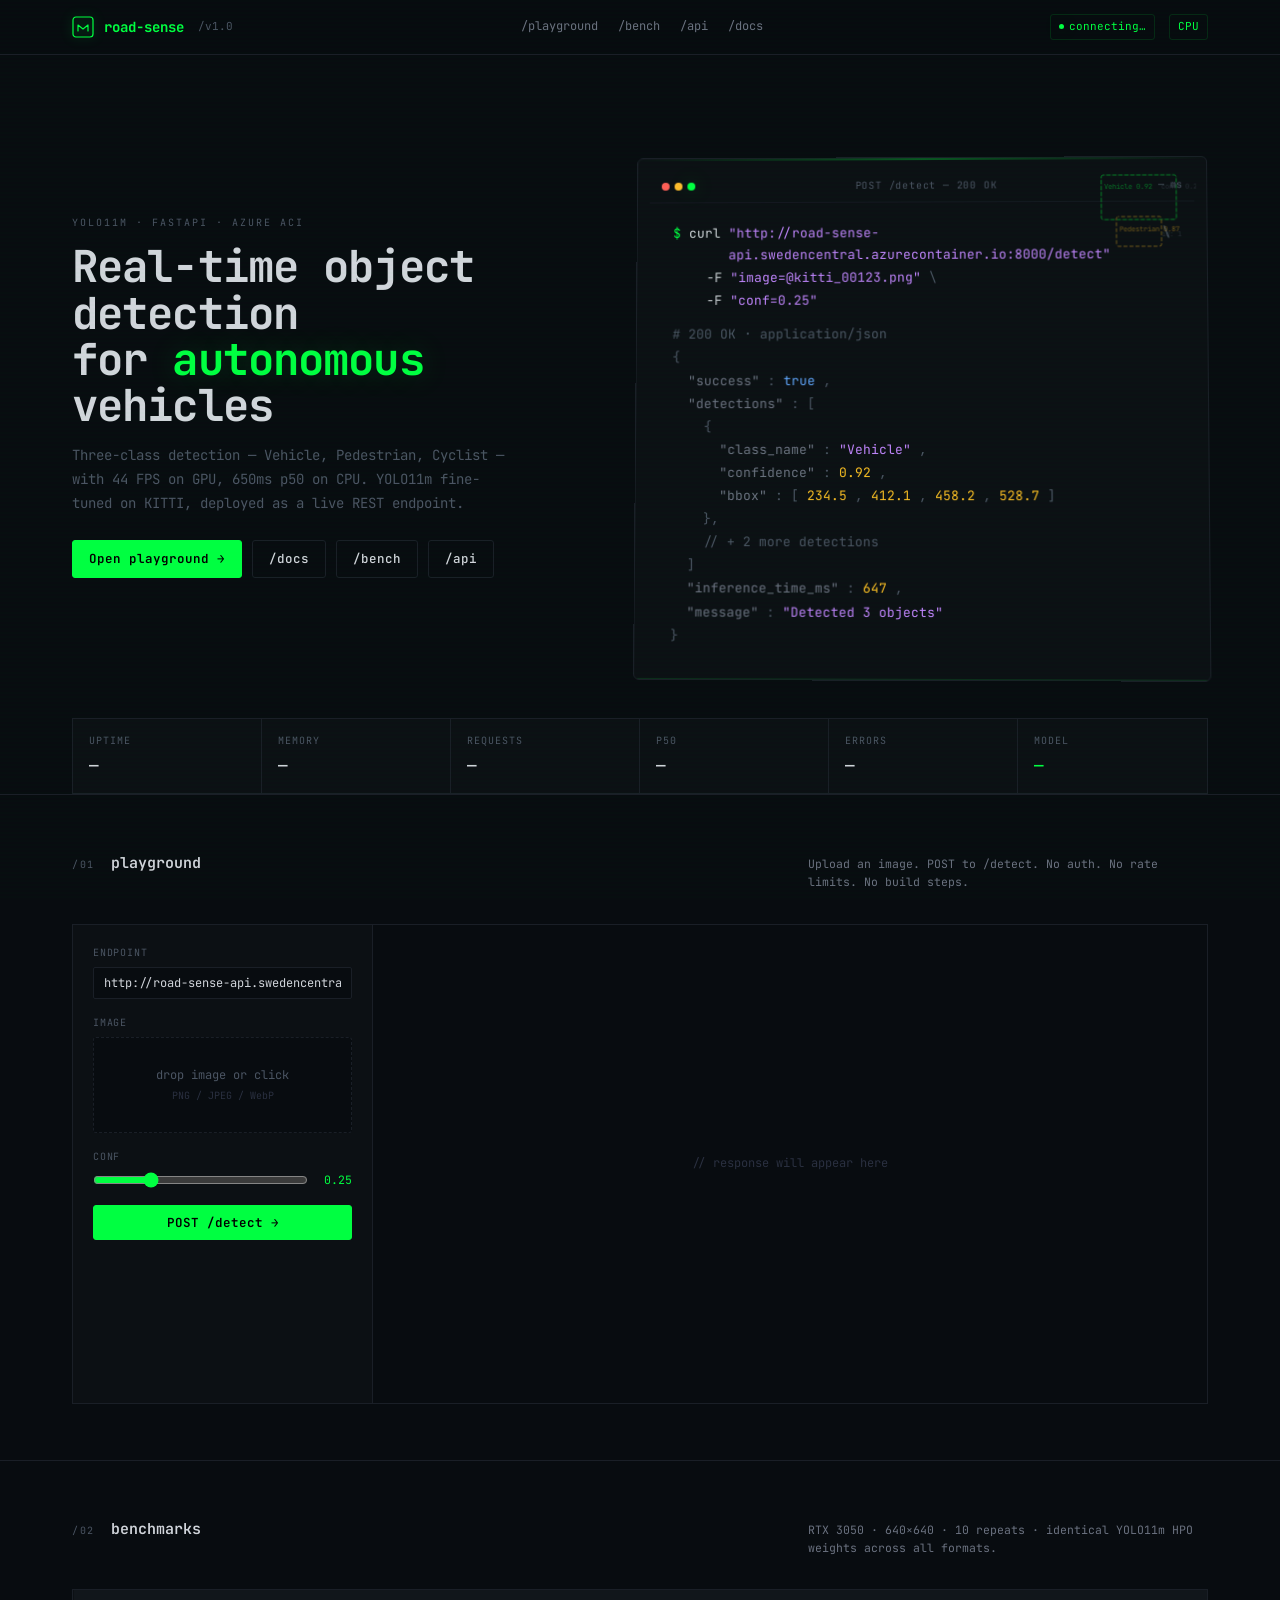
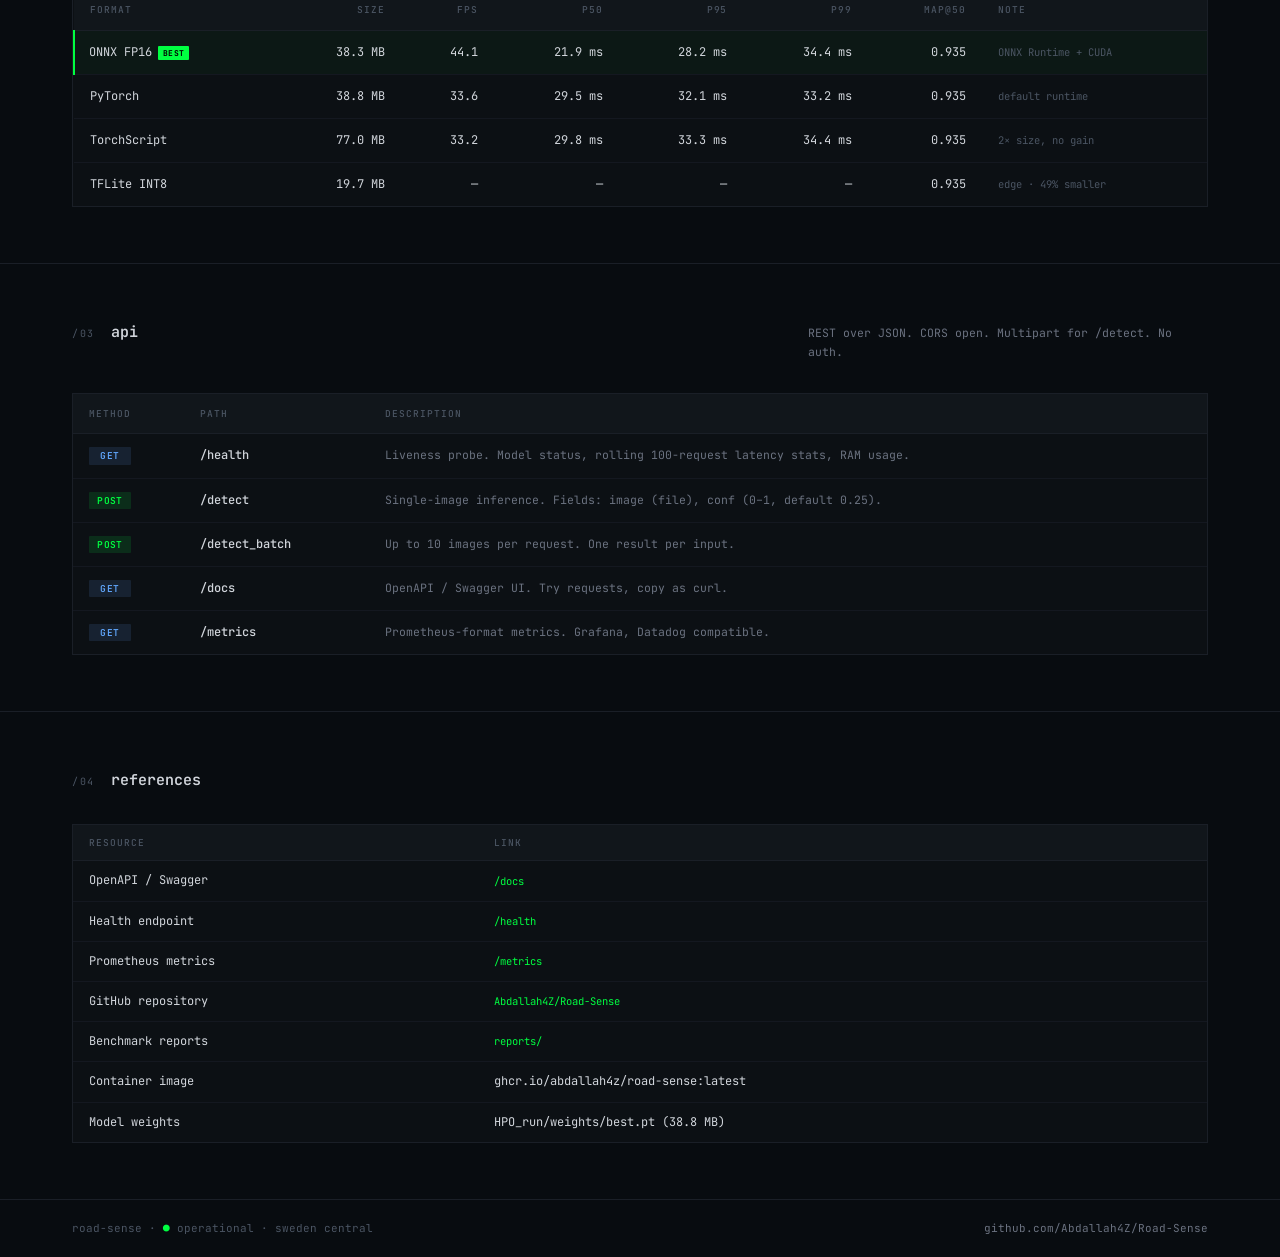
==== commit 2c308beb: "feat: HUD terminal hero with 3D perspective tilt, scan lines, SVG detection overlays" ====
--- a/presentation/demo.html
+++ b/presentation/demo.html
@@ -4,205 +4,397 @@
 <meta charset="UTF-8">
 <meta name="viewport" content="width=device-width, initial-scale=1.0">
 <title>road-sense — yolov11m detection api</title>
-<meta name="description" content="Real-time object detection API. YOLO11m. Vehicle, Pedestrian, Cyclist.">
+<meta name="description" content="Real-time object detection API. YOLO11m. Vehicle, Pedestrian, Cyclist. Deployed on Azure Container Instances.">
 <meta name="theme-color" content="#080c10">
 <link rel="preconnect" href="https://fonts.googleapis.com">
 <link href="https://fonts.googleapis.com/css2?family=JetBrains+Mono:wght@300;400;500;600;700&family=Inter:wght@400;500;600;700&display=swap" rel="stylesheet">
 <style>
 :root {
-  --bg:#080c10;--bg1:#0c1014;--bg2:#11161b;--line:#1a1f27;--line2:#141820;
-  --text:#d1d5db;--dim:#4b5563;--mid:#6b7280;--xdim:#2a3040;
-  --green:#00ff41;--green-d:#00ff4120;--green-glow:0 0 20px #00ff4140;
-  --amber:#fbbf24;--red:#f87171;--blue:#60a5fa;
-  --mono:'JetBrains Mono',ui-monospace,SFMono-Regular,Menlo,monospace;
-  --sans:'Inter',-apple-system,BlinkMacSystemFont,sans-serif;
-}
-*{box-sizing:border-box;margin:0;padding:0}
-*::selection{background:var(--green);color:#000}
-html{scroll-behavior:smooth}
-body{font-family:var(--mono);font-size:13.5px;line-height:1.6;color:var(--text);background:var(--bg);-webkit-font-smoothing:antialiased;overflow-x:hidden;cursor:crosshair}
-a{color:inherit;text-decoration:none}
-a:hover{color:var(--green)}
-button{font-family:inherit;background:none;border:0;color:inherit;cursor:pointer}
-code,.m{font-family:var(--mono)}
+  --bg: #080c10; --bg1: #0c1014; --bg2: #11161b;
+  --line: #1a1f27; --line2: #141820;
+  --text: #d1d5db; --dim: #4b5563; --mid: #6b7280; --xdim: #2a3040;
+  --green: #00ff41; --green-d: #00ff4120; --green-glow: 0 0 20px #00ff4140;
+  --amber: #fbbf24; --red: #f87171; --blue: #60a5fa;
+  --mono: 'JetBrains Mono', ui-monospace, SFMono-Regular, Menlo, monospace;
+  --sans: 'Inter', -apple-system, BlinkMacSystemFont, sans-serif;
+}
+* { box-sizing: border-box; margin: 0; padding: 0; }
+*::selection { background: var(--green); color: #000; }
+html { scroll-behavior: smooth; }
+body {
+  font-family: var(--mono); font-size: 13.5px; line-height: 1.6;
+  color: var(--text); background: var(--bg);
+  -webkit-font-smoothing: antialiased; overflow-x: hidden;
+}
+a { color: inherit; text-decoration: none; }
+a:hover { color: var(--green); }
+button { font-family: inherit; background: none; border: 0; color: inherit; cursor: pointer; }
+code, .m { font-family: var(--mono); }
 
 /* Scan lines overlay */
-body::after{content:'';position:fixed;inset:0;pointer-events:none;z-index:9999;
-  background:repeating-linear-gradient(0deg,transparent,transparent 2px,rgba(0,255,65,0.015) 2px,rgba(0,255,65,0.015) 4px);
-}
-
-/* Crosshair cursor for HUD feel */
-body::before{content:'';position:fixed;top:50%;left:50%;width:40px;height:40px;border:1px solid rgba(0,255,65,0.15);border-radius:50%;pointer-events:none;z-index:9998;transform:translate(-50%,-50%);transition:all .15s}
+body::after {
+  content: ''; position: fixed; inset: 0; pointer-events: none; z-index: 9999;
+  background: repeating-linear-gradient(
+    0deg, transparent, transparent 2px,
+    rgba(0, 255, 65, 0.012) 2px, rgba(0, 255, 65, 0.012) 4px
+  );
+}
 
 /* Layout */
-.shell{max-width:1200px;margin:0 auto;padding:0 32px}
+.shell { max-width: 1200px; margin: 0 auto; padding: 0 32px; }
 
 /* ===== Nav ===== */
-.nav{border-bottom:1px solid var(--line);padding:14px 0;position:sticky;top:0;background:rgba(8,12,16,0.92);backdrop-filter:blur(12px);-webkit-backdrop-filter:blur(12px);z-index:100}
-.nav__inner{max-width:1200px;margin:0 auto;padding:0 32px;display:flex;align-items:center;justify-content:space-between;gap:32px}
-.nav__brand{display:flex;align-items:center;gap:10px;font-weight:700;font-size:14px;color:var(--green)}
-.nav__brand svg{filter:drop-shadow(0 0 6px #00ff4160)}
-.nav__brand .ver{color:var(--dim);font-weight:400;font-size:11px;margin-left:4px}
-.nav__links{display:flex;align-items:center;gap:20px;font-size:12px;color:var(--mid)}
-.nav__links a:hover{color:var(--green)}
-.nav__right{display:flex;align-items:center;gap:14px;font-size:11px}
-.hud-badge{padding:3px 8px;border:1px solid var(--green-d);border-radius:3px;color:var(--green);display:flex;align-items:center;gap:5px;font-size:11px}
-.hud-dot{width:5px;height:5px;border-radius:50%;background:var(--green);box-shadow:var(--green-glow);animation:pulse 2s infinite}
-@keyframes pulse{0%,100%{opacity:1}50%{opacity:.3}}
-@media(max-width:720px){.nav__links{display:none}.nav__right{display:none}}
-
-/* ===== Hero HUD ===== */
-.hero{padding:60px 0 40px;position:relative}
-.hero__grid{max-width:1200px;margin:0 auto;padding:0 32px;display:grid;grid-template-columns:1fr 1.1fr;gap:40px;align-items:center}
-.hero__left{position:relative}
-.hero__label{font-size:10px;color:var(--dim);letter-spacing:.2em;text-transform:uppercase;margin-bottom:12px}
-.hero__h1{font-size:44px;font-weight:700;line-height:1.05;letter-spacing:-.02em;margin-bottom:16px;color:var(--text)}
-.hero__h1 em{font-style:normal;color:var(--green);text-shadow:0 0 30px #00ff4130}
-.hero__p{font-size:14px;color:var(--dim);line-height:1.7;max-width:440px;margin-bottom:24px}
-.hero__btns{display:flex;gap:10px;flex-wrap:wrap}
-.btn{display:inline-flex;align-items:center;gap:6px;padding:8px 16px;font-size:12.5px;font-weight:500;border-radius:3px;border:1px solid var(--line);background:var(--bg);color:var(--text);transition:all .15s}
-.btn:hover{border-color:var(--green);color:var(--green)}
-.btn--g{background:var(--green);color:#000;border-color:var(--green);font-weight:600}
-.btn--g:hover{background:#00ff66;color:#000}
-
-/* HUD Frame — 3D perspective container */
-.hud{position:relative;perspective:1200px;margin-top:40px}
-.hud__frame{background:var(--bg1);border:1px solid var(--line);border-radius:6px;padding:12px;transform:rotateX(2deg) rotateY(-1deg);transform-origin:center center;transition:transform .3s ease;position:relative;overflow:hidden}
-.hud__frame::before{content:'';position:absolute;top:0;left:0;right:0;height:2px;background:linear-gradient(90deg,transparent,var(--green),transparent);opacity:.3}
-.hud__frame::after{content:'';position:absolute;bottom:0;left:0;right:0;height:1px;background:var(--green-d)}
-.hud__top{display:flex;align-items:center;gap:8px;padding:8px 12px;border-bottom:1px solid var(--line2);font-size:11px;color:var(--dim)}
-.hud__lights{display:flex;gap:5px}
-.hud__lights span{width:8px;height:8px;border-radius:50%;background:var(--line)}
-.hud__lights span:nth-child(1){background:#ff5f57}
-.hud__lights span:nth-child(2){background:#febc2e}
-.hud__lights span:nth-child(3){background:var(--green);box-shadow:var(--green-glow)}
-.hud__top .title{flex:1;text-align:center;color:var(--dim);font-family:var(--mono);font-size:10px;letter-spacing:.08em}
-.hud__top .rt{color:var(--dim);font-size:10px;font-variant-numeric:tabular-nums}
-.hud__body{padding:20px 24px;font-size:13px;line-height:1.7}
-.hud__row{display:flex;align-items:baseline;gap:8px}
-.hud__row+.hud__row{margin-top:1px}
-.hl{color:var(--green);user-select:none}
-.hk{color:var(--mid)}
-.hv{color:var(--text)}
-.hs{color:#c084fc}
-.hn{color:var(--amber)}
-.hb{color:var(--blue)}
-.hc{color:var(--dim)}
-.hud__sep{margin:20px -12px 0;height:1px;background:var(--line)}
-.hud__actions{padding:14px 12px;display:flex;gap:8px;align-items:center;flex-wrap:wrap}
-
-/* 3D bounding box animation in hero */
-.bbox-3d{position:absolute;top:20px;right:-10px;opacity:.5;pointer-events:none}
-.bbox-3d rect{fill:none;stroke:var(--green);stroke-width:1;animation:scan 3s infinite}
-@keyframes scan{0%{stroke-dashoffset:0}100%{stroke-dashoffset:100}}
+.nav {
+  border-bottom: 1px solid var(--line);
+  padding: 14px 0; position: sticky; top: 0;
+  background: rgba(8, 12, 16, 0.92);
+  backdrop-filter: blur(12px); -webkit-backdrop-filter: blur(12px);
+  z-index: 100;
+}
+.nav__inner {
+  max-width: 1200px; margin: 0 auto; padding: 0 32px;
+  display: flex; align-items: center; justify-content: space-between; gap: 32px;
+}
+.nav__brand {
+  display: flex; align-items: center; gap: 10px;
+  font-weight: 700; font-size: 14px; color: var(--green);
+}
+.nav__brand svg { filter: drop-shadow(0 0 6px #00ff4160); }
+.nav__brand .ver { color: var(--dim); font-weight: 400; font-size: 11px; margin-left: 4px; }
+.nav__links { display: flex; align-items: center; gap: 20px; font-size: 12px; color: var(--mid); }
+.nav__links a:hover { color: var(--green); }
+.nav__right {
+  display: flex; align-items: center; gap: 14px; font-size: 11px;
+}
+.hud-badge {
+  padding: 3px 8px; border: 1px solid var(--green-d); border-radius: 3px;
+  color: var(--green); display: flex; align-items: center; gap: 5px; font-size: 11px;
+}
+.hud-dot {
+  width: 5px; height: 5px; border-radius: 50%;
+  background: var(--green); box-shadow: var(--green-glow);
+  animation: pulse 2s infinite;
+}
+@keyframes pulse { 0%, 100% { opacity: 1; } 50% { opacity: .3; } }
+@media (max-width: 720px) {
+  .nav__links { display: none; }
+  .nav__right { display: none; }
+}
+
+/* ===== HUD Hero ===== */
+.hero { padding: 60px 0 40px; position: relative; }
+.hero__grid {
+  max-width: 1200px; margin: 0 auto; padding: 0 32px;
+  display: grid; grid-template-columns: 1fr 1.1fr; gap: 40px; align-items: center;
+}
+.hero__left { position: relative; }
+.hero__label {
+  font-size: 10px; color: var(--dim); letter-spacing: .2em;
+  text-transform: uppercase; margin-bottom: 12px;
+}
+.hero__h1 {
+  font-size: 44px; font-weight: 700; line-height: 1.05;
+  letter-spacing: -.02em; margin-bottom: 16px; color: var(--text);
+}
+.hero__h1 em {
+  font-style: normal; color: var(--green);
+  text-shadow: 0 0 30px #00ff4130;
+}
+.hero__p {
+  font-size: 14px; color: var(--dim); line-height: 1.7; max-width: 440px; margin-bottom: 24px;
+}
+.hero__btns { display: flex; gap: 10px; flex-wrap: wrap; }
+.btn {
+  display: inline-flex; align-items: center; gap: 6px;
+  padding: 8px 16px; font-size: 12.5px; font-weight: 500; border-radius: 3px;
+  border: 1px solid var(--line); background: var(--bg); color: var(--text);
+  transition: all .15s;
+}
+.btn:hover { border-color: var(--green); color: var(--green); }
+.btn--g {
+  background: var(--green); color: #000; border-color: var(--green); font-weight: 600;
+}
+.btn--g:hover { background: #00ff66; color: #000; }
+
+/* 3D HUD Frame */
+.hud { position: relative; perspective: 1200px; margin-top: 40px; }
+.hud__frame {
+  background: var(--bg1); border: 1px solid var(--line); border-radius: 6px;
+  padding: 12px;
+  transform: rotateX(2deg) rotateY(-1deg);
+  transform-origin: center center;
+  transition: transform .3s ease;
+  position: relative; overflow: hidden;
+}
+.hud__frame::before {
+  content: ''; position: absolute; top: 0; left: 0; right: 0; height: 2px;
+  background: linear-gradient(90deg, transparent, var(--green), transparent); opacity: .3;
+}
+.hud__frame::after {
+  content: ''; position: absolute; bottom: 0; left: 0; right: 0; height: 1px;
+  background: var(--green-d);
+}
+.hud__top {
+  display: flex; align-items: center; gap: 8px; padding: 8px 12px;
+  border-bottom: 1px solid var(--line2); font-size: 11px; color: var(--dim);
+}
+.hud__lights { display: flex; gap: 5px; }
+.hud__lights span {
+  width: 8px; height: 8px; border-radius: 50%; background: var(--line);
+}
+.hud__lights span:nth-child(1) { background: #ff5f57; }
+.hud__lights span:nth-child(2) { background: #febc2e; }
+.hud__lights span:nth-child(3) { background: var(--green); box-shadow: var(--green-glow); }
+.hud__top .title {
+  flex: 1; text-align: center; color: var(--dim); font-family: var(--mono);
+  font-size: 10px; letter-spacing: .08em;
+}
+.hud__top .rt { color: var(--dim); font-size: 10px; font-variant-numeric: tabular-nums; }
+.hud__body { padding: 20px 24px; font-size: 13px; line-height: 1.7; }
+.hud__row { display: flex; align-items: baseline; gap: 8px; }
+.hud__row + .hud__row { margin-top: 1px; }
+.hl { color: var(--green); user-select: none; }
+.hk { color: var(--mid); }
+.hv { color: var(--text); }
+.hs { color: #c084fc; }
+.hn { color: var(--amber); }
+.hb { color: var(--blue); }
+.hc { color: var(--dim); }
+.hud__sep { margin: 20px -12px 0; height: 1px; background: var(--line); }
+.hud__actions { padding: 14px 12px; display: flex; gap: 8px; align-items: center; flex-wrap: wrap; }
 
 /* ===== Strip — live metrics ===== */
-.strip{display:grid;grid-template-columns:repeat(6,1fr);border:1px solid var(--line);background:var(--bg1)}
-.strip__cell{padding:14px 16px;border-right:1px solid var(--line)}
-.strip__cell:last-child{border-right:0}
-.strip__label{font-size:10px;color:var(--dim);text-transform:uppercase;letter-spacing:.1em;margin-bottom:4px}
-.strip__val{font-size:16px;font-weight:500;color:var(--text);font-variant-numeric:tabular-nums}
-.strip__val.on{color:var(--green)}
-@media(max-width:1024px){.strip{grid-template-columns:repeat(3,1fr)}.strip__cell:nth-child(3){border-right:0}}
-@media(max-width:600px){.strip{grid-template-columns:repeat(2,1fr)}}
+.strip {
+  display: grid; grid-template-columns: repeat(6, 1fr);
+  border: 1px solid var(--line); background: var(--bg1);
+}
+.strip__cell { padding: 14px 16px; border-right: 1px solid var(--line); }
+.strip__cell:last-child { border-right: 0; }
+.strip__label {
+  font-size: 10px; color: var(--dim); text-transform: uppercase;
+  letter-spacing: .1em; margin-bottom: 4px;
+}
+.strip__val {
+  font-size: 16px; font-weight: 500; color: var(--text);
+  font-variant-numeric: tabular-nums;
+}
+.strip__val.on { color: var(--green); }
+@media (max-width: 1024px) {
+  .strip { grid-template-columns: repeat(3, 1fr); }
+  .strip__cell:nth-child(3) { border-right: 0; }
+}
+@media (max-width: 600px) { .strip { grid-template-columns: repeat(2, 1fr); } }
+
+/* ===== Section base ===== */
+.section { padding: 56px 0; border-bottom: 1px solid var(--line); }
+.section:last-of-type { border-bottom: 0; }
+.section__head {
+  max-width: 1200px; margin: 0 auto 32px; padding: 0 32px;
+  display: flex; align-items: baseline; gap: 16px;
+}
+.section__idx { font-size: 10px; color: var(--dim); letter-spacing: .15em; }
+.section__title { font-size: 15px; font-weight: 600; color: var(--text); }
+.section__desc {
+  font-size: 11.5px; color: var(--mid); margin-left: auto; max-width: 400px;
+}
+.section__body { max-width: 1200px; margin: 0 auto; padding: 0 32px; }
 
 /* ===== Playground ===== */
-.section{padding:56px 0;border-bottom:1px solid var(--line)}
-.section:last-of-type{border-bottom:0}
-.section__head{max-width:1200px;margin:0 auto 32px;padding:0 32px;display:flex;align-items:baseline;gap:16px}
-.section__idx{font-size:10px;color:var(--dim);letter-spacing:.15em}
-.section__title{font-size:15px;font-weight:600;color:var(--text)}
-.section__desc{font-size:11.5px;color:var(--mid);margin-left:auto;max-width:400px}
-.section__body{max-width:1200px;margin:0 auto;padding:0 32px}
-
-.pg{display:grid;grid-template-columns:300px 1fr;border:1px solid var(--line);background:var(--bg1);min-height:480px}
-.pg__input{padding:20px;border-right:1px solid var(--line);display:flex;flex-direction:column;gap:16px}
-.pg__output{padding:20px;background:var(--bg);position:relative;display:flex;flex-direction:column;gap:12px}
-@media(max-width:880px){.pg{grid-template-columns:1fr}.pg__input{border-right:0;border-bottom:1px solid var(--line)}}
-.pg__label{font-size:10px;color:var(--dim);text-transform:uppercase;letter-spacing:.08em;margin-bottom:6px}
-.pg__input input[type="text"],.pg__input input[type="url"]{width:100%;padding:7px 10px;background:var(--bg);border:1px solid var(--line);color:var(--text);font-size:12px;font-family:var(--mono);outline:none;border-radius:2px}
-.pg__input input:focus{border-color:var(--green)}
-
-.drop{border:1px dashed var(--line);border-radius:3px;padding:28px 12px;text-align:center;font-size:12px;color:var(--dim);cursor:pointer;transition:all .15s;background:var(--bg);outline:none}
-.drop:hover,.drop.is-over{border-color:var(--green);color:var(--green)}
-.drop__hint{font-size:10px;color:var(--xdim);margin-top:3px}
-
-.slider{display:flex;align-items:center;gap:8px;font-size:11.5px}
-.slider__v{width:36px;text-align:right;color:var(--green);font-variant-numeric:tabular-nums}
-.slider input[type="range"]{flex:1;accent-color:var(--green)}
-
-.btn--block{width:100%;justify-content:center}
-
-/* Output */
-.pg__empty{flex:1;display:flex;align-items:center;justify-content:center;color:var(--xdim);font-size:12px;min-height:320px}
-.pg__loading{flex:1;display:flex;align-items:center;justify-content:center;color:var(--green);font-size:12px;min-height:320px}
-.pg__loading::before{content:'';display:inline-block;width:8px;height:8px;border:1.5px solid var(--green);border-top-color:transparent;border-radius:50%;margin-right:8px;animation:spin .6s linear infinite}
-@keyframes spin{to{transform:rotate(360deg)}}
-
-.pg__result{display:none;flex-direction:column;gap:12px;flex:1}
-.pg__result.on{display:flex}
-.pg__meta{display:grid;grid-template-columns:repeat(3,1fr);border:1px solid var(--line);background:var(--bg1)}
-.pg__meta__c{padding:10px 12px;border-right:1px solid var(--line)}
-.pg__meta__c:last-child{border-right:0}
-.pg__meta__l{font-size:9px;color:var(--dim);text-transform:uppercase;letter-spacing:.1em}
-.pg__meta__v{font-size:16px;font-weight:500;color:var(--text);margin-top:2px;font-variant-numeric:tabular-nums}
-.pg__img{background:var(--bg1);border:1px solid var(--line);padding:4px;display:flex;align-items:center;justify-content:center;min-height:200px;max-height:320px;overflow:hidden}
-.pg__img img{max-width:100%;max-height:316px}
-.pg__tbl{background:var(--bg1);border:1px solid var(--line);font-size:11.5px;overflow:auto;max-height:160px}
-.pg__tbl table{width:100%;border-collapse:collapse}
-.pg__tbl th,.pg__tbl td{padding:5px 10px;text-align:left;border-bottom:1px solid var(--line2)}
-.pg__tbl th{background:var(--bg2);font-weight:500;color:var(--dim);font-size:9.5px;text-transform:uppercase;letter-spacing:.08em;position:sticky;top:0}
-.pg__tbl .cls{color:var(--green)}
-.pg__tbl .conf{color:var(--amber)}
-.pg__tbl .bx{color:var(--xdim);font-size:10.5px}
-.pg__err{background:var(--bg);border:1px solid var(--red);color:var(--red);padding:10px 14px;font-size:12px;border-radius:2px}
+.pg {
+  display: grid; grid-template-columns: 300px 1fr;
+  border: 1px solid var(--line); background: var(--bg1); min-height: 480px;
+}
+.pg__input {
+  padding: 20px; border-right: 1px solid var(--line);
+  display: flex; flex-direction: column; gap: 16px;
+}
+.pg__output {
+  padding: 20px; background: var(--bg); position: relative;
+  display: flex; flex-direction: column; gap: 12px;
+}
+@media (max-width: 880px) {
+  .pg { grid-template-columns: 1fr; }
+  .pg__input { border-right: 0; border-bottom: 1px solid var(--line); }
+}
+.pg__label {
+  font-size: 10px; color: var(--dim); text-transform: uppercase;
+  letter-spacing: .08em; margin-bottom: 6px;
+}
+.pg__input input[type="text"], .pg__input input[type="url"] {
+  width: 100%; padding: 7px 10px; background: var(--bg);
+  border: 1px solid var(--line); color: var(--text); font-size: 12px;
+  font-family: var(--mono); outline: none; border-radius: 2px;
+}
+.pg__input input:focus { border-color: var(--green); }
+
+.drop {
+  border: 1px dashed var(--line); border-radius: 3px;
+  padding: 28px 12px; text-align: center; font-size: 12px;
+  color: var(--dim); cursor: pointer; transition: all .15s;
+  background: var(--bg); outline: none;
+}
+.drop:hover, .drop.is-over { border-color: var(--green); color: var(--green); }
+.drop__hint { font-size: 10px; color: var(--xdim); margin-top: 3px; }
+
+.slider { display: flex; align-items: center; gap: 8px; font-size: 11.5px; }
+.slider__v {
+  width: 36px; text-align: right; color: var(--green);
+  font-variant-numeric: tabular-nums;
+}
+.slider input[type="range"] { flex: 1; accent-color: var(--green); }
+
+.btn--block { width: 100%; justify-content: center; }
+
+.pg__empty {
+  flex: 1; display: flex; align-items: center; justify-content: center;
+  color: var(--xdim); font-size: 12px; min-height: 320px;
+}
+.pg__loading {
+  flex: 1; display: flex; align-items: center; justify-content: center;
+  color: var(--green); font-size: 12px; min-height: 320px;
+}
+.pg__loading::before {
+  content: ''; display: inline-block; width: 8px; height: 8px;
+  border: 1.5px solid var(--green); border-top-color: transparent;
+  border-radius: 50%; margin-right: 8px; animation: spin .6s linear infinite;
+}
+@keyframes spin { to { transform: rotate(360deg); } }
+
+.pg__result { display: none; flex-direction: column; gap: 12px; flex: 1; }
+.pg__result.on { display: flex; }
+.pg__meta {
+  display: grid; grid-template-columns: repeat(3, 1fr);
+  border: 1px solid var(--line); background: var(--bg1);
+}
+.pg__meta__c {
+  padding: 10px 12px; border-right: 1px solid var(--line);
+}
+.pg__meta__c:last-child { border-right: 0; }
+.pg__meta__l {
+  font-size: 9px; color: var(--dim); text-transform: uppercase; letter-spacing: .1em;
+}
+.pg__meta__v {
+  font-size: 16px; font-weight: 500; color: var(--text);
+  margin-top: 2px; font-variant-numeric: tabular-nums;
+}
+.pg__img {
+  background: var(--bg1); border: 1px solid var(--line); padding: 4px;
+  display: flex; align-items: center; justify-content: center;
+  min-height: 200px; max-height: 320px; overflow: hidden;
+}
+.pg__img img { max-width: 100%; max-height: 316px; }
+.pg__tbl {
+  background: var(--bg1); border: 1px solid var(--line);
+  font-size: 11.5px; overflow: auto; max-height: 160px;
+}
+.pg__tbl table { width: 100%; border-collapse: collapse; }
+.pg__tbl th, .pg__tbl td {
+  padding: 5px 10px; text-align: left; border-bottom: 1px solid var(--line2);
+}
+.pg__tbl th {
+  background: var(--bg2); font-weight: 500; color: var(--dim);
+  font-size: 9.5px; text-transform: uppercase; letter-spacing: .08em;
+  position: sticky; top: 0;
+}
+.pg__tbl .cls { color: var(--green); }
+.pg__tbl .conf { color: var(--amber); }
+.pg__tbl .bx { color: var(--xdim); font-size: 10.5px; }
+.pg__err {
+  background: var(--bg); border: 1px solid var(--red);
+  color: var(--red); padding: 10px 14px; font-size: 12px; border-radius: 2px;
+}
 
 /* ===== Benchmarks ===== */
-.bench{border:1px solid var(--line);background:var(--bg1)}
-.bench table{width:100%;border-collapse:collapse;font-size:12px}
-.bench th,.bench td{padding:12px 16px;text-align:left;border-bottom:1px solid var(--line2)}
-.bench th{background:var(--bg2);font-weight:500;color:var(--dim);font-size:9.5px;text-transform:uppercase;letter-spacing:.1em;border-bottom:1px solid var(--line)}
-.bench .n{text-align:right;font-variant-numeric:tabular-nums}
-.bench tr:last-child td{border-bottom:0}
-.bench .win{background:rgba(0,255,65,.03)}
-.bench .win td:first-child{border-left:2px solid var(--green);padding-left:14px}
-.bench .tag{display:inline-block;padding:1px 5px;background:var(--green);color:#000;font-size:8px;font-weight:700;letter-spacing:.04em;margin-left:6px;border-radius:1px}
-.bench .s{color:var(--dim);font-size:10.5px}
-@media(max-width:720px){.bench table,.bench thead,.bench tbody,.bench tr,.bench td,.bench th{display:block}.bench tr{padding:12px;border-bottom:1px solid var(--line)}.bench th{display:none}.bench td{border:0;padding:2px 0}.bench td.n{text-align:left}.bench td::before{content:attr(data-l)': ';color:var(--dim)}}
+.bench { border: 1px solid var(--line); background: var(--bg1); }
+.bench table { width: 100%; border-collapse: collapse; font-size: 12px; }
+.bench th, .bench td {
+  padding: 12px 16px; text-align: left;
+  border-bottom: 1px solid var(--line2);
+}
+.bench th {
+  background: var(--bg2); font-weight: 500; color: var(--dim);
+  font-size: 9.5px; text-transform: uppercase; letter-spacing: .1em;
+  border-bottom: 1px solid var(--line);
+}
+.bench .n { text-align: right; font-variant-numeric: tabular-nums; }
+.bench tr:last-child td { border-bottom: 0; }
+.bench .win { background: rgba(0, 255, 65, .03); }
+.bench .win td:first-child { border-left: 2px solid var(--green); padding-left: 14px; }
+.bench .tag {
+  display: inline-block; padding: 1px 5px; background: var(--green);
+  color: #000; font-size: 8px; font-weight: 700; letter-spacing: .04em;
+  margin-left: 6px; border-radius: 1px;
+}
+.bench .s { color: var(--dim); font-size: 10.5px; }
+@media (max-width: 720px) {
+  .bench table, .bench thead, .bench tbody, .bench tr, .bench td, .bench th { display: block; }
+  .bench tr { padding: 12px; border-bottom: 1px solid var(--line); }
+  .bench th { display: none; }
+  .bench td { border: 0; padding: 2px 0; }
+  .bench td.n { text-align: left; }
+  .bench td::before { content: attr(data-l) ': '; color: var(--dim); }
+}
 
 /* ===== API ===== */
-.api{border:1px solid var(--line);background:var(--bg1)}
-.api table{width:100%;border-collapse:collapse;font-size:12px}
-.api th,.api td{padding:12px 16px;text-align:left;border-bottom:1px solid var(--line2);vertical-align:top}
-.api th{background:var(--bg2);font-weight:500;color:var(--dim);font-size:9.5px;text-transform:uppercase;letter-spacing:.1em;border-bottom:1px solid var(--line)}
-.api tr:last-child td{border-bottom:0}
-.m{display:inline-block;padding:1px 5px;font-size:9.5px;font-weight:600;letter-spacing:.04em;border-radius:1px;min-width:42px;text-align:center}
-.m.g{background:rgba(96,165,250,.12);color:var(--blue)}
-.m.p{background:rgba(0,255,65,.12);color:var(--green)}
-.api .path{color:var(--text);font-weight:500}
-.api a.path:hover{color:var(--green)}
-.api .d{color:var(--mid);font-size:11.5px}
+.api { border: 1px solid var(--line); background: var(--bg1); }
+.api table { width: 100%; border-collapse: collapse; font-size: 12px; }
+.api th, .api td {
+  padding: 12px 16px; text-align: left;
+  border-bottom: 1px solid var(--line2); vertical-align: top;
+}
+.api th {
+  background: var(--bg2); font-weight: 500; color: var(--dim);
+  font-size: 9.5px; text-transform: uppercase; letter-spacing: .1em;
+  border-bottom: 1px solid var(--line);
+}
+.api tr:last-child td { border-bottom: 0; }
+.m {
+  display: inline-block; padding: 1px 5px; font-size: 9.5px; font-weight: 600;
+  letter-spacing: .04em; border-radius: 1px; min-width: 42px; text-align: center;
+}
+.m.g { background: rgba(96, 165, 250, .12); color: var(--blue); }
+.m.p { background: rgba(0, 255, 65, .12); color: var(--green); }
+.api .path { color: var(--text); font-weight: 500; }
+.api a.path:hover { color: var(--green); }
+.api .d { color: var(--mid); font-size: 11.5px; }
 
 /* ===== Docs table ===== */
-.docs{border:1px solid var(--line);background:var(--bg1)}
-.docs table{width:100%;border-collapse:collapse;font-size:12px}
-.docs th,.docs td{padding:10px 16px;text-align:left;border-bottom:1px solid var(--line2)}
-.docs th{background:var(--bg2);font-weight:500;color:var(--dim);font-size:9.5px;text-transform:uppercase;letter-spacing:.1em;border-bottom:1px solid var(--line)}
-.docs tr:last-child td{border-bottom:0}
-.docs a{color:var(--green)}
-.docs a:hover{text-decoration:underline}
-.docs .path{color:var(--mid);font-family:var(--mono);font-size:10.5px}
+.docs { border: 1px solid var(--line); background: var(--bg1); }
+.docs table { width: 100%; border-collapse: collapse; font-size: 12px; }
+.docs th, .docs td {
+  padding: 10px 16px; text-align: left; border-bottom: 1px solid var(--line2);
+}
+.docs th {
+  background: var(--bg2); font-weight: 500; color: var(--dim);
+  font-size: 9.5px; text-transform: uppercase; letter-spacing: .1em;
+  border-bottom: 1px solid var(--line);
+}
+.docs tr:last-child td { border-bottom: 0; }
+.docs a { color: var(--green); }
+.docs a:hover { text-decoration: underline; }
+.docs .path { color: var(--mid); font-family: var(--mono); font-size: 10.5px; }
 
 /* ===== Footer ===== */
-.foot{border-top:1px solid var(--line);padding:20px 0;font-size:11px;color:var(--dim)}
-.foot__inner{max-width:1200px;margin:0 auto;padding:0 32px;display:flex;justify-content:space-between;flex-wrap:wrap;gap:8px}
-.foot__inner .ok{color:var(--green)}
-.foot__inner a{color:var(--mid)}
-.foot__inner a:hover{color:var(--green)}
-
-/* ===== 3D Card Hover (hero frame) ===== */
-.hud__frame{transition:transform .15s ease-out}
-.hud__frame:hover{transform:rotateX(0deg) rotateY(0deg)}
+.foot {
+  border-top: 1px solid var(--line); padding: 20px 0; font-size: 11px; color: var(--dim);
+}
+.foot__inner {
+  max-width: 1200px; margin: 0 auto; padding: 0 32px;
+  display: flex; justify-content: space-between; flex-wrap: wrap; gap: 8px;
+}
+.foot__inner .ok { color: var(--green); }
+.foot__inner a { color: var(--mid); }
+.foot__inner a:hover { color: var(--green); }
+
+/* 3D card hover */
+.hud__frame { transition: transform .15s ease-out; }
+.hud__frame:hover { transform: rotateX(0deg) rotateY(0deg) scale(1.01); }
+
+/* Custom scrollbar */
+::-webkit-scrollbar { width: 6px; }
+::-webkit-scrollbar-track { background: var(--bg); }
+::-webkit-scrollbar-thumb { background: var(--line); border-radius: 3px; }
+::-webkit-scrollbar-thumb:hover { background: var(--dim); }
 </style>
 </head>
 <body>
@@ -210,7 +402,10 @@
 <nav class="nav">
   <div class="nav__inner">
     <a href="#" class="nav__brand">
-      <svg width="22" height="22" viewBox="0 0 22 22" fill="none"><rect x="1" y="1" width="20" height="20" rx="3" stroke="currentColor" stroke-width="1.2"/><path d="M6 15V9l5 4 5-4v6" stroke="currentColor" stroke-width="1.2" stroke-linecap="round" stroke-linejoin="round"/></svg>
+      <svg width="22" height="22" viewBox="0 0 22 22" fill="none">
+        <rect x="1" y="1" width="20" height="20" rx="3" stroke="currentColor" stroke-width="1.2"/>
+        <path d="M6 15V9l5 4 5-4v6" stroke="currentColor" stroke-width="1.2" stroke-linecap="round" stroke-linejoin="round"/>
+      </svg>
       road-sense<span class="ver">/v1.0</span>
     </a>
     <div class="nav__links">
@@ -240,9 +435,7 @@
         <a href="#api" class="btn">/api</a>
       </div>
     </div>
-
     <div class="hero__right">
-      <!-- HUD Frame with terminal + 3D bounding box overlay -->
       <div class="hud">
         <div class="hud__frame" id="hudFrame">
           <div class="hud__top">
@@ -269,13 +462,15 @@
             <div class="hud__row" style="padding-left:16px"><span class="hk">"message"</span><span class="hc">:</span><span class="hs">"Detected 3 objects"</span></div>
             <div class="hud__row"><span class="hc">}</span></div>
           </div>
-          <!-- 3D bounding box overlay -->
-          <svg class="bbox-3d" width="120" height="100" viewBox="0 0 120 100">
-            <rect x="20" y="10" width="80" height="55" rx="2" stroke-dasharray="4 2" style="animation-delay:0s"/>
-            <rect x="20" y="10" width="80" height="55" rx="2" stroke-dasharray="4 2" style="animation-delay:.5s;stroke:var(--amber);opacity:.6"/>
-            <rect x="35" y="55" width="50" height="35" rx="2" stroke-dasharray="4 2" style="animation-delay:1s"/>
-            <text x="25" y="25" font-size="8" fill="var(--green)" opacity="0.7">Vehicle 0.92</text>
-            <text x="40" y="70" font-size="8" fill="var(--amber)" opacity="0.7">Pedestrian 0.87</text>
+          <!-- 3D bounding box SVG overlay -->
+          <svg style="position:absolute;top:10px;right:10px;width:110px;height:90px;opacity:.4;pointer-events:none" viewBox="0 0 110 90">
+            <rect x="15" y="8" width="75" height="45" rx="2" fill="none" stroke="var(--green)" stroke-width="1" stroke-dasharray="4 2"><animate attributeName="stroke-dashoffset" from="0" to="40" dur="2s" repeatCount="indefinite"/></rect>
+            <rect x="15" y="8" width="75" height="45" rx="2" fill="none" stroke="var(--green)" stroke-width="1" opacity=".3"><animate attributeName="stroke-dashoffset" from="40" to="0" dur="2s" repeatCount="indefinite"/></rect>
+            <rect x="30" y="50" width="45" height="30" rx="2" fill="none" stroke="var(--amber)" stroke-width="1" stroke-dasharray="4 2"><animate attributeName="stroke-dashoffset" from="0" to="30" dur="1.8s" repeatCount="indefinite"/></rect>
+            <text x="18" y="22" font-size="7" fill="var(--green)" font-family="var(--mono)">Vehicle 0.92</text>
+            <text x="33" y="65" font-size="7" fill="var(--amber)" font-family="var(--mono)">Pedestrian 0.87</text>
+            <text x="75" y="22" font-size="7" fill="var(--dim)" font-family="var(--mono)">conf: 0.25</text>
+            <text x="75" y="70" font-size="7" fill="var(--dim)" font-family="var(--mono)">id: 1</text>
           </svg>
         </div>
       </div>
@@ -409,64 +604,86 @@
 </footer>
 
 <script>
-const API='http://road-sense-api.swedencentral.azurecontainer.io:8000';
-const $=s=>document.querySelector(s);
-
-// ===== HUD frame 3D tilt =====
-const hf=$('#hudFrame');
-if(hf){const h=()=>{const x=(event.clientX/window.innerWidth-.5)*4;const y=(event.clientY/window.innerHeight-.5)*4;hf.style.transform=`rotateX(${-y}deg) rotateY(${x}deg)`};document.addEventListener('mousemove',h)}
+const API = 'http://road-sense-api.swedencentral.azurecontainer.io:8000';
+const $ = s => document.querySelector(s);
+
+// ===== HUD 3D tilt on mouse =====
+const hf = $('#hudFrame');
+if (hf) {
+  const onMove = () => {
+    const rect = hf.getBoundingClientRect();
+    const x = ((event.clientX - rect.left) / rect.width - 0.5) * 6;
+    const y = ((event.clientY - rect.top) / rect.height - 0.5) * 6;
+    hf.style.transform = `rotateX(${-y}deg) rotateY(${x}deg)`;
+  };
+  const onLeave = () => { hf.style.transform = 'rotateX(2deg) rotateY(-1deg) scale(1)'; };
+  hf.addEventListener('mousemove', onMove);
+  hf.addEventListener('mouseleave', onLeave);
+}
 
 // ===== Health polling =====
-let _h=null,_t=0;
-async function tick(){
-  try{const r=await fetch(`${API}/health`,{cache:'no-store'});
-  if(!r.ok)throw 0;const d=await r.json();const s=d.stats||{};
-  const dt=_t?performance.now()-_t:0;const n=s.total_requests||0;
-  const _n=_h?(_h.stats?.total_requests||0):0;const rps=dt>0?((n-_n)/(dt/1000)).toFixed(1):'—';_t=performance.now();_h=d;
-  const f=s=>s==null?'—':s<60?`${Math.round(s)}s`:s<3600?`${Math.round(s/60)}m`:`${(s/3600).toFixed(1)}h`;
-  $('#mUp').textContent=f(s.uptime_seconds);
-  $('#mRam').textContent=`${Math.round(s.ram_rss_mb||0)} MB`;
-  $('#mReq').textContent=s.total_requests??'—';
-  $('#mP50').textContent=`${Math.round(s.latency_ms_p50||0)} ms`;
-  $('#mErr').textContent=s.error_count??'0';
-  $('#mModel').textContent=d.model_loaded?'loaded':'—';
-  $('#hudRt').textContent=`${Math.round(s.latency_ms_p50||0)} ms`;
-  $('#navStatus').textContent=`${f(s.uptime_seconds)} · ${s.latency_ms_p50?Math.round(s.latency_ms_p50)+'ms':'—'} · ${rps} rps`;
-  }catch{navigator.serviceWorker?.ready?.then(()=>{})}
-}
-tick();setInterval(tick,5000);
+let _h = null, _t = 0;
+async function tick() {
+  try {
+    const r = await fetch(`${API}/health`, { cache: 'no-store' });
+    if (!r.ok) throw 0;
+    const d = await r.json();
+    const s = d.stats || {};
+    const dt = _t ? performance.now() - _t : 0;
+    const n = s.total_requests || 0;
+    const _n = _h ? (_h.stats?.total_requests || 0) : 0;
+    const rps = dt > 0 ? ((n - _n) / (dt / 1000)).toFixed(1) : '—';
+    _t = performance.now();
+    _h = d;
+    const f = s => s == null ? '—' : s < 60 ? `${Math.round(s)}s` : s < 3600 ? `${Math.round(s / 60)}m` : `${(s / 3600).toFixed(1)}h`;
+    $('#mUp').textContent = f(s.uptime_seconds);
+    $('#mRam').textContent = `${Math.round(s.ram_rss_mb || 0)} MB`;
+    $('#mReq').textContent = s.total_requests ?? '—';
+    $('#mP50').textContent = `${Math.round(s.latency_ms_p50 || 0)} ms`;
+    $('#mErr').textContent = s.error_count ?? '0';
+    $('#mModel').textContent = d.model_loaded ? 'loaded' : '—';
+    $('#hudRt').textContent = `${Math.round(s.latency_ms_p50 || 0)} ms`;
+    $('#navStatus').textContent = `${f(s.uptime_seconds)} · ${s.latency_ms_p50 ? Math.round(s.latency_ms_p50) + 'ms' : '—'} · ${rps} rps`;
+  } catch { }
+}
+tick(); setInterval(tick, 5000);
 
 // ===== Playground =====
-const drop=$('#drop'),fi=$('#file'),confS=$('#conf'),confV=$('#confVal'),btn=$('#runBtn'),base=$('#apiBase');
-let sf=null;
-confS.oninput=()=>confV.textContent=(confS.value/100).toFixed(2);
-drop.onclick=()=>fi.click();
-drop.onkeydown=e=>{if(e.key==='Enter'||e.key===' '){e.preventDefault();fi.click()}};
-drop.ondragover=e=>{e.preventDefault();drop.classList.add('is-over')};
-drop.ondragleave=()=>drop.classList.remove('is-over');
-drop.ondrop=e=>{e.preventDefault();drop.classList.remove('is-over');if(e.dataTransfer.files.length){fi.files=e.dataTransfer.files;sf=e.dataTransfer.files[0];$('#dropLabel').textContent=`${sf.name} (${(sf.size/1024).toFixed(0)} KB)`}};
-fi.onchange=()=>{if(fi.files.length){sf=fi.files[0];$('#dropLabel').textContent=`${sf.name} (${(sf.size/1024).toFixed(0)} KB)`}};
-btn.onclick=run;
-
-async function run(){
-  if(!sf){showErr('select an image first');return}
-  hideErr();$('#pgEmpty').style.display='none';$('#pgLoading').style.display='flex';$('#pgResult').classList.remove('on');btn.disabled=true;btn.textContent='…';
-  const fd=new FormData();fd.append('image',sf);fd.append('conf',confS.value/100);
-  try{
-    const r=await fetch(`${base.value.replace(/\/+$/,'')}/detect`,{method:'POST',body:fd});
-    if(!r.ok){const e=await r.json().catch(()=>({}));throw new Error(e.detail||`HTTP ${r.status}`)}
-    const d=await r.json();render(d);
-  }catch(e){showErr(e.message)}
-  finally{btn.disabled=false;btn.textContent='POST /detect →';$('#pgLoading').style.display='none'}
-}
-function render(d){
-  const dd=d.detections||[];$('#pgResult').classList.add('on');
-  $('#rObj').textContent=dd.length;$('#rLat').textContent=`${Math.round(d.inference_time_ms)} ms`;
-  $('#rTps').textContent=`${(1000/d.inference_time_ms).toFixed(1)}/s`;$('#rImg').src=d.annotated_image;
-  $('#rBody').innerHTML=dd.map(d=>`<tr><td class="cls">${d.class_name}</td><td class="conf">${(d.confidence*100).toFixed(1)}%</td><td class="bx">${d.bbox.map(v=>v.toFixed(0)).join(', ')}</td></tr>`).join('')||'<tr><td colspan="3" style="color:var(--xdim);text-align:center">no detections</td></tr>';
-}
-function showErr(m){const e=$('#pgErr');e.textContent=`> ${m}`;e.style.display='block';$('#pgResult').classList.remove('on');$('#pgEmpty').style.display='none'}
-function hideErr(){$('#pgErr').style.display='none'}
+const drop = $('#drop'), fi = $('#file'), confS = $('#conf'), confV = $('#confVal'), btn = $('#runBtn'), base = $('#apiBase');
+let sf = null;
+confS.oninput = () => confV.textContent = (confS.value / 100).toFixed(2);
+drop.onclick = () => fi.click();
+drop.onkeydown = e => { if (e.key === 'Enter' || e.key === ' ') { e.preventDefault(); fi.click(); } };
+drop.ondragover = e => { e.preventDefault(); drop.classList.add('is-over'); };
+drop.ondragleave = () => drop.classList.remove('is-over');
+drop.ondrop = e => { e.preventDefault(); drop.classList.remove('is-over'); if (e.dataTransfer.files.length) { fi.files = e.dataTransfer.files; sf = e.dataTransfer.files[0]; $('#dropLabel').textContent = `${sf.name} (${(sf.size / 1024).toFixed(0)} KB)`; } };
+fi.onchange = () => { if (fi.files.length) { sf = fi.files[0]; $('#dropLabel').textContent = `${sf.name} (${(sf.size / 1024).toFixed(0)} KB)`; } };
+btn.onclick = run;
+
+async function run() {
+  if (!sf) { showErr('select an image first'); return; }
+  hideErr(); $('#pgEmpty').style.display = 'none'; $('#pgLoading').style.display = 'flex'; $('#pgResult').classList.remove('on'); btn.disabled = true; btn.textContent = '…';
+  const fd = new FormData(); fd.append('image', sf); fd.append('conf', confS.value / 100);
+  try {
+    const r = await fetch(`${base.value.replace(/\/+$/, '')}/detect`, { method: 'POST', body: fd });
+    if (!r.ok) { const e = await r.json().catch(() => ({})); throw new Error(e.detail || `HTTP ${r.status}`); }
+    const d = await r.json(); render(d);
+  } catch (e) { showErr(e.message); }
+  finally { btn.disabled = false; btn.textContent = 'POST /detect →'; $('#pgLoading').style.display = 'none'; }
+}
+
+function render(d) {
+  const dd = d.detections || [];
+  $('#pgResult').classList.add('on');
+  $('#rObj').textContent = dd.length;
+  $('#rLat').textContent = `${Math.round(d.inference_time_ms)} ms`;
+  $('#rTps').textContent = `${(1000 / d.inference_time_ms).toFixed(1)}/s`;
+  $('#rImg').src = d.annotated_image;
+  $('#rBody').innerHTML = dd.map(d => `<tr><td class="cls">${d.class_name}</td><td class="conf">${(d.confidence * 100).toFixed(1)}%</td><td class="bx">${d.bbox.map(v => v.toFixed(0)).join(', ')}</td></tr>`).join('') || '<tr><td colspan="3" style="color:var(--xdim);text-align:center">no detections</td></tr>';
+}
+
+function showErr(m) { const e = $('#pgErr'); e.textContent = `> ${m}`; e.style.display = 'block'; $('#pgResult').classList.remove('on'); $('#pgEmpty').style.display = 'none'; }
+function hideErr() { $('#pgErr').style.display = 'none'; }
 </script>
 </body>
 </html>
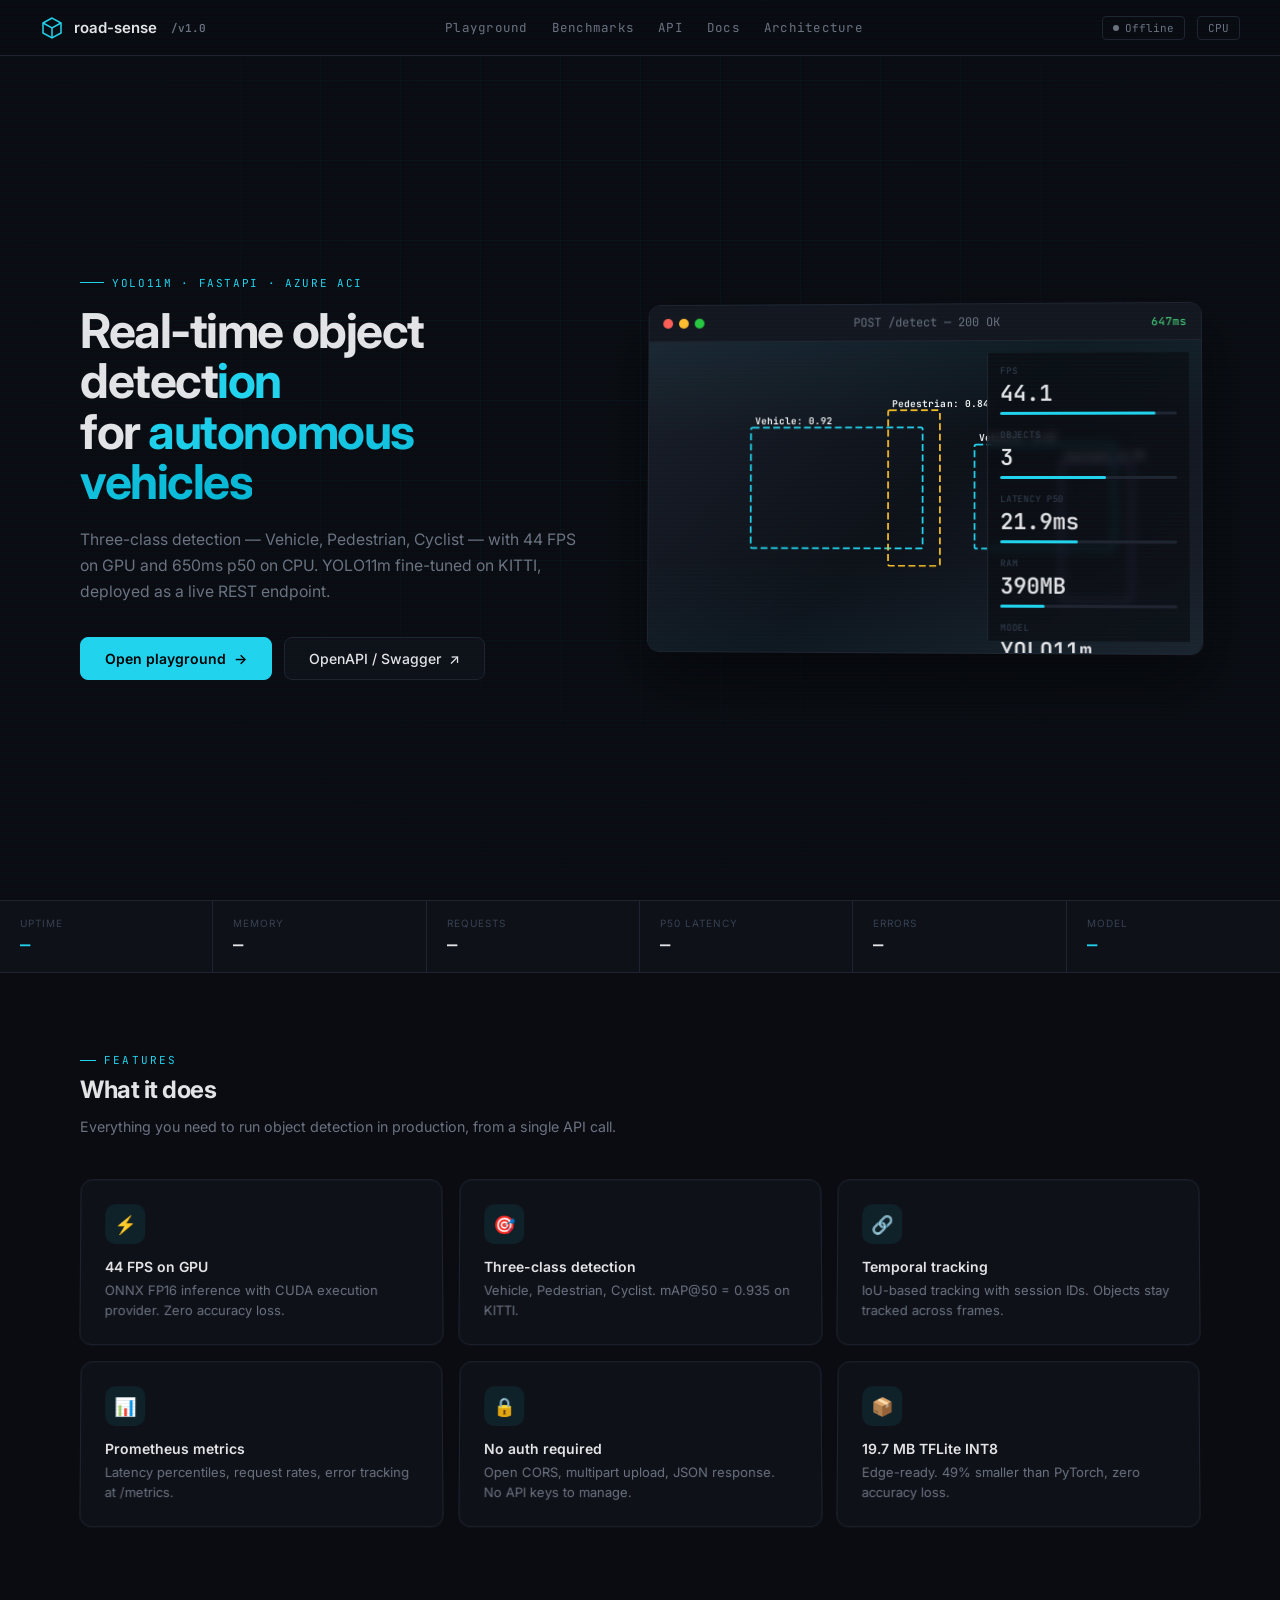
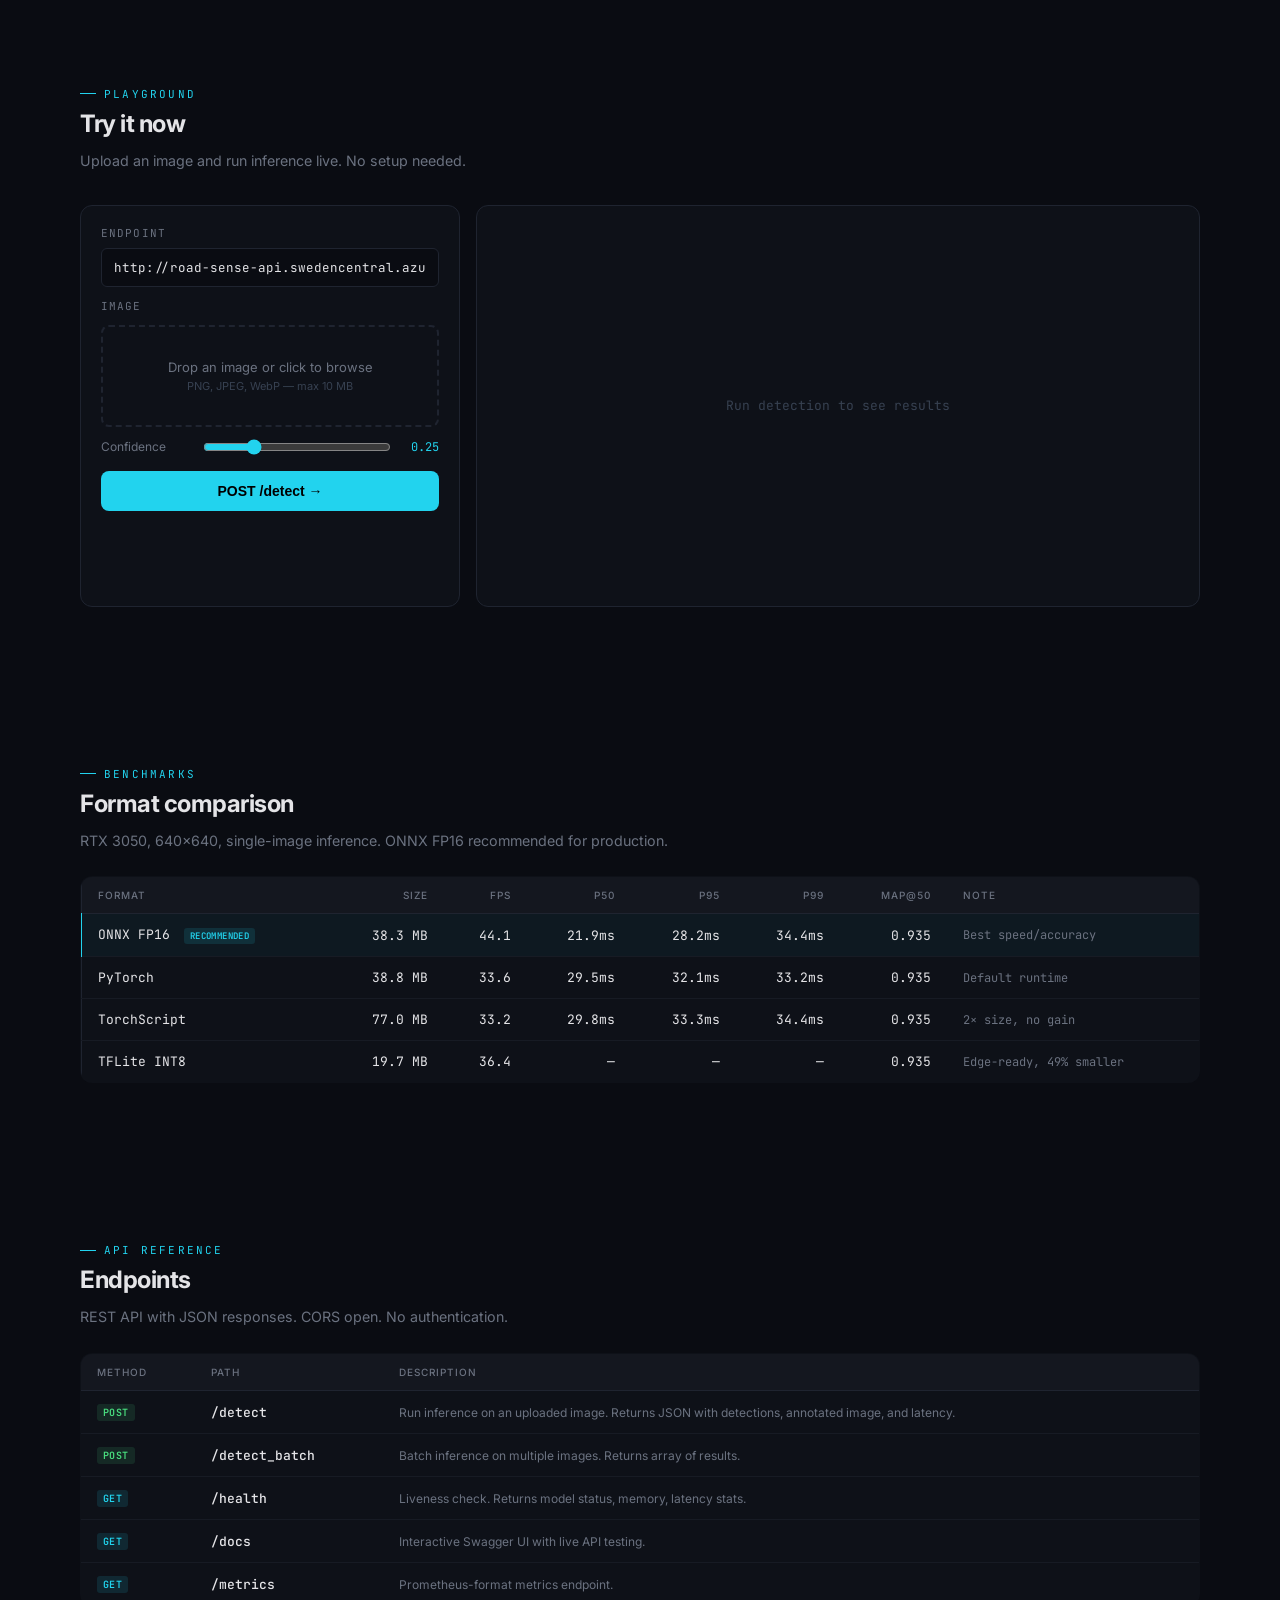
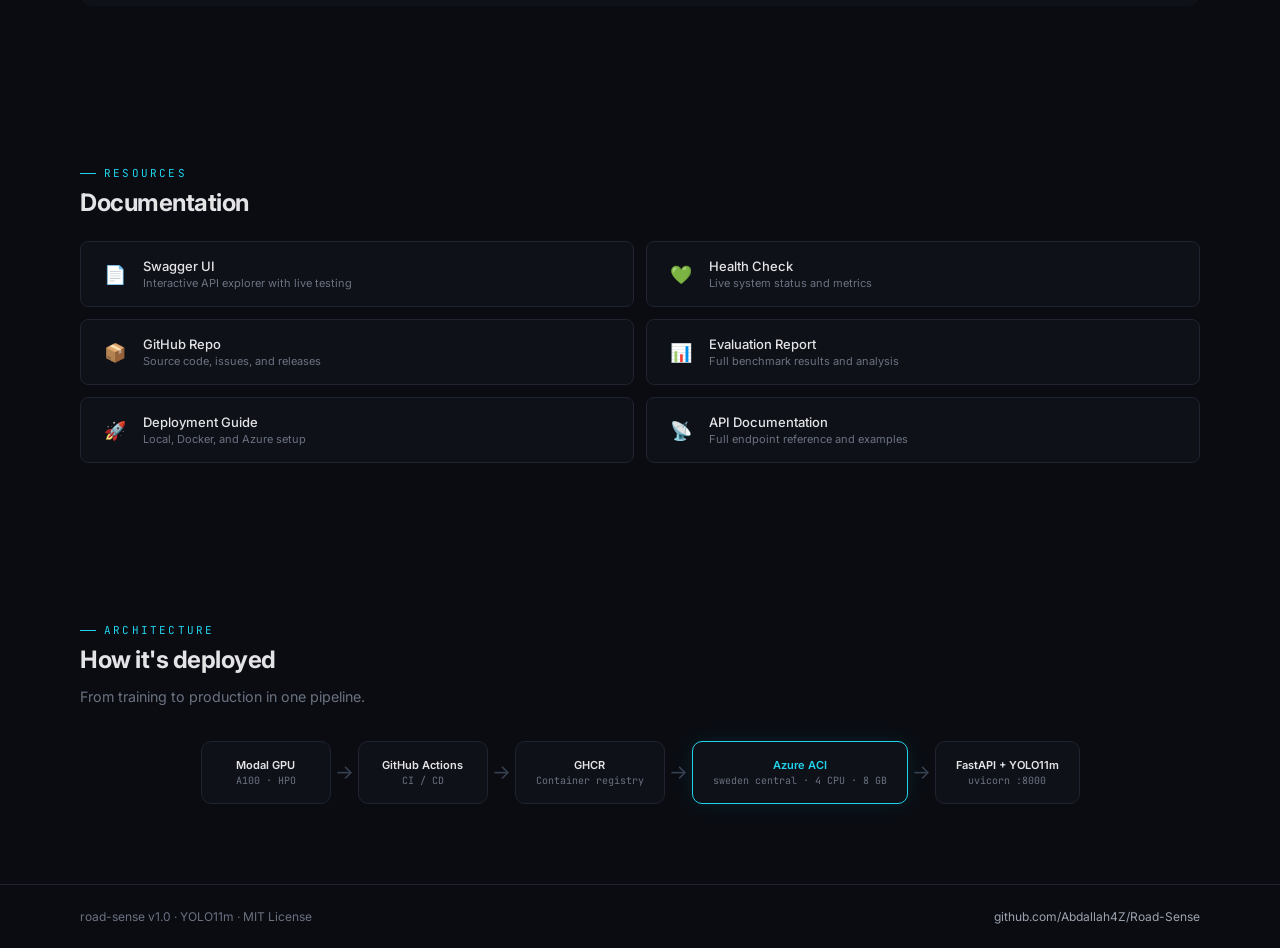
==== commit 85722362: "feat: unique HUD-style landing page with 3D perspective, SVG detection mockup, scroll animations, li" ====
--- a/presentation/demo.html
+++ b/presentation/demo.html
@@ -4,545 +4,614 @@
 <meta charset="UTF-8">
 <meta name="viewport" content="width=device-width, initial-scale=1.0">
 <title>road-sense — yolov11m detection api</title>
-<meta name="description" content="Real-time object detection API. YOLO11m. Vehicle, Pedestrian, Cyclist. Deployed on Azure Container Instances.">
-<meta name="theme-color" content="#080c10">
+<meta name="description" content="Real-time object detection API. YOLO11m. Vehicle, Pedestrian, Cyclist.">
+<meta name="theme-color" content="#0a0c12">
 <link rel="preconnect" href="https://fonts.googleapis.com">
-<link href="https://fonts.googleapis.com/css2?family=JetBrains+Mono:wght@300;400;500;600;700&family=Inter:wght@400;500;600;700&display=swap" rel="stylesheet">
+<link href="https://fonts.googleapis.com/css2?family=JetBrains+Mono:wght@300;400;500;600;700&family=Inter:wght@300;400;500;600;700&display=swap" rel="stylesheet">
 <style>
+/* ===== DESIGN TOKENS ===== */
 :root {
-  --bg: #080c10; --bg1: #0c1014; --bg2: #11161b;
-  --line: #1a1f27; --line2: #141820;
-  --text: #d1d5db; --dim: #4b5563; --mid: #6b7280; --xdim: #2a3040;
-  --green: #00ff41; --green-d: #00ff4120; --green-glow: 0 0 20px #00ff4140;
-  --amber: #fbbf24; --red: #f87171; --blue: #60a5fa;
-  --mono: 'JetBrains Mono', ui-monospace, SFMono-Regular, Menlo, monospace;
+  --bg: #0a0c12;
+  --bg1: #0e1118;
+  --bg2: #14171f;
+  --bg3: #1a1e28;
+  --line: #1f2430;
+  --line2: #171b24;
+  --text: #e4e4e7;
+  --dim: #6b7280;
+  --mid: #9ca3af;
+  --xdim: #374151;
+  --accent: #22d3ee;
+  --accent2: #06b6d4;
+  --green: #4ade80;
+  --amber: #fbbf24;
+  --red: #f87171;
+  --blue: #60a5fa;
+  --purple: #a78bfa;
+  --mono: 'JetBrains Mono', ui-monospace, SFMono-Regular, monospace;
   --sans: 'Inter', -apple-system, BlinkMacSystemFont, sans-serif;
 }
-* { box-sizing: border-box; margin: 0; padding: 0; }
-*::selection { background: var(--green); color: #000; }
-html { scroll-behavior: smooth; }
-body {
-  font-family: var(--mono); font-size: 13.5px; line-height: 1.6;
-  color: var(--text); background: var(--bg);
-  -webkit-font-smoothing: antialiased; overflow-x: hidden;
-}
-a { color: inherit; text-decoration: none; }
-a:hover { color: var(--green); }
-button { font-family: inherit; background: none; border: 0; color: inherit; cursor: pointer; }
-code, .m { font-family: var(--mono); }
-
-/* Scan lines overlay */
+*, *::before, *::after { box-sizing: border-box; margin: 0; padding: 0; }
+*::selection { background: var(--accent); color: #000; }
+html { scroll-behavior: smooth; font-size: 15px; }
+body { font-family: var(--sans); color: var(--text); background: var(--bg); overflow-x: hidden; }
+
+/* ===== SCANLINE OVERLAY ===== */
 body::after {
   content: ''; position: fixed; inset: 0; pointer-events: none; z-index: 9999;
-  background: repeating-linear-gradient(
-    0deg, transparent, transparent 2px,
-    rgba(0, 255, 65, 0.012) 2px, rgba(0, 255, 65, 0.012) 4px
-  );
-}
-
-/* Layout */
-.shell { max-width: 1200px; margin: 0 auto; padding: 0 32px; }
-
-/* ===== Nav ===== */
+  background: repeating-linear-gradient(0deg, transparent, transparent 2px, rgba(34,211,238,0.015) 2px, rgba(34,211,238,0.015) 4px);
+}
+
+/* ===== GRID BACKGROUND ===== */
+.grid-bg {
+  position: fixed; inset: 0; pointer-events: none; z-index: 0;
+  background-image:
+    linear-gradient(rgba(34,211,238,0.03) 1px, transparent 1px),
+    linear-gradient(90deg, rgba(34,211,238,0.03) 1px, transparent 1px);
+  background-size: 80px 80px;
+  mask-image: radial-gradient(ellipse at 50% 30%, black 30%, transparent 70%);
+}
+
+/* ===== LAYOUT ===== */
+.shell { max-width: 1200px; margin: 0 auto; padding: 0 40px; position: relative; z-index: 1; }
+section { position: relative; z-index: 1; }
+
+/* ===== NAV ===== */
 .nav {
+  position: fixed; top: 0; left: 0; right: 0; z-index: 100;
+  padding: 0 40px; height: 56px;
+  display: flex; align-items: center; justify-content: space-between;
   border-bottom: 1px solid var(--line);
-  padding: 14px 0; position: sticky; top: 0;
-  background: rgba(8, 12, 16, 0.92);
-  backdrop-filter: blur(12px); -webkit-backdrop-filter: blur(12px);
-  z-index: 100;
-}
-.nav__inner {
-  max-width: 1200px; margin: 0 auto; padding: 0 32px;
-  display: flex; align-items: center; justify-content: space-between; gap: 32px;
-}
-.nav__brand {
-  display: flex; align-items: center; gap: 10px;
-  font-weight: 700; font-size: 14px; color: var(--green);
-}
-.nav__brand svg { filter: drop-shadow(0 0 6px #00ff4160); }
-.nav__brand .ver { color: var(--dim); font-weight: 400; font-size: 11px; margin-left: 4px; }
-.nav__links { display: flex; align-items: center; gap: 20px; font-size: 12px; color: var(--mid); }
-.nav__links a:hover { color: var(--green); }
-.nav__right {
-  display: flex; align-items: center; gap: 14px; font-size: 11px;
-}
+  background: rgba(10,12,18,0.85); backdrop-filter: blur(16px);
+  -webkit-backdrop-filter: blur(16px);
+}
+.nav-brand { display: flex; align-items: center; gap: 10px; text-decoration: none; color: var(--text); }
+.nav-brand svg { width: 24px; height: 24px; color: var(--accent); }
+.nav-brand span { font-weight: 600; font-size: 15px; }
+.nav-brand .v { color: var(--dim); font-size: 11px; margin-left: 4px; font-family: var(--mono); }
+.nav-links { display: flex; gap: 24px; }
+.nav-links a {
+  font-size: 12.5px; color: var(--dim); text-decoration: none;
+  font-family: var(--mono); letter-spacing: 0.02em;
+  transition: color 0.2s;
+}
+.nav-links a:hover { color: var(--accent); }
+.nav-right { display: flex; align-items: center; gap: 12px; }
 .hud-badge {
-  padding: 3px 8px; border: 1px solid var(--green-d); border-radius: 3px;
-  color: var(--green); display: flex; align-items: center; gap: 5px; font-size: 11px;
+  display: inline-flex; align-items: center; gap: 6px;
+  padding: 4px 10px; border-radius: 4px; font-size: 11px;
+  font-family: var(--mono); border: 1px solid var(--line);
+  color: var(--dim);
 }
 .hud-dot {
-  width: 5px; height: 5px; border-radius: 50%;
-  background: var(--green); box-shadow: var(--green-glow);
-  animation: pulse 2s infinite;
-}
-@keyframes pulse { 0%, 100% { opacity: 1; } 50% { opacity: .3; } }
-@media (max-width: 720px) {
-  .nav__links { display: none; }
-  .nav__right { display: none; }
-}
-
-/* ===== HUD Hero ===== */
-.hero { padding: 60px 0 40px; position: relative; }
-.hero__grid {
-  max-width: 1200px; margin: 0 auto; padding: 0 32px;
-  display: grid; grid-template-columns: 1fr 1.1fr; gap: 40px; align-items: center;
-}
-.hero__left { position: relative; }
-.hero__label {
-  font-size: 10px; color: var(--dim); letter-spacing: .2em;
-  text-transform: uppercase; margin-bottom: 12px;
-}
-.hero__h1 {
-  font-size: 44px; font-weight: 700; line-height: 1.05;
-  letter-spacing: -.02em; margin-bottom: 16px; color: var(--text);
-}
-.hero__h1 em {
-  font-style: normal; color: var(--green);
-  text-shadow: 0 0 30px #00ff4130;
-}
-.hero__p {
-  font-size: 14px; color: var(--dim); line-height: 1.7; max-width: 440px; margin-bottom: 24px;
-}
-.hero__btns { display: flex; gap: 10px; flex-wrap: wrap; }
+  width: 6px; height: 6px; border-radius: 50%;
+  background: var(--green); box-shadow: 0 0 8px var(--green);
+}
+.hud-dot.off { background: var(--dim); box-shadow: none; }
+@keyframes pulse { 0%,100%{opacity:1} 50%{opacity:.3} }
+.hud-dot { animation: pulse 2s infinite; }
+
+/* ===== HERO ===== */
+.hero {
+  min-height: 100vh; display: flex; flex-direction: column;
+  justify-content: center; padding-top: 56px; position: relative;
+  overflow: hidden;
+}
+.hero-inner { display: grid; grid-template-columns: 1fr 1.1fr; gap: 60px; align-items: center; }
+.hero-text { max-width: 520px; }
+.hero-tag {
+  font-size: 11px; font-family: var(--mono); letter-spacing: 0.15em;
+  text-transform: uppercase; color: var(--accent); margin-bottom: 16px;
+  display: flex; align-items: center; gap: 8px;
+}
+.hero-tag::before {
+  content: ''; width: 24px; height: 1px; background: var(--accent);
+}
+.hero-title {
+  font-size: 3.2rem; font-weight: 700; line-height: 1.05;
+  letter-spacing: -0.03em; margin-bottom: 20px; color: var(--text);
+}
+.hero-title em {
+  font-style: normal; background: linear-gradient(135deg, var(--accent), var(--accent2));
+  -webkit-background-clip: text; -webkit-text-fill-color: transparent;
+  background-clip: text;
+}
+.hero-desc {
+  font-size: 1.05rem; line-height: 1.65; color: var(--dim); margin-bottom: 32px;
+}
+.hero-btns { display: flex; gap: 12px; flex-wrap: wrap; }
 .btn {
-  display: inline-flex; align-items: center; gap: 6px;
-  padding: 8px 16px; font-size: 12.5px; font-weight: 500; border-radius: 3px;
-  border: 1px solid var(--line); background: var(--bg); color: var(--text);
-  transition: all .15s;
-}
-.btn:hover { border-color: var(--green); color: var(--green); }
-.btn--g {
-  background: var(--green); color: #000; border-color: var(--green); font-weight: 600;
-}
-.btn--g:hover { background: #00ff66; color: #000; }
-
-/* 3D HUD Frame */
-.hud { position: relative; perspective: 1200px; margin-top: 40px; }
-.hud__frame {
-  background: var(--bg1); border: 1px solid var(--line); border-radius: 6px;
-  padding: 12px;
-  transform: rotateX(2deg) rotateY(-1deg);
-  transform-origin: center center;
-  transition: transform .3s ease;
-  position: relative; overflow: hidden;
-}
-.hud__frame::before {
-  content: ''; position: absolute; top: 0; left: 0; right: 0; height: 2px;
-  background: linear-gradient(90deg, transparent, var(--green), transparent); opacity: .3;
-}
-.hud__frame::after {
-  content: ''; position: absolute; bottom: 0; left: 0; right: 0; height: 1px;
-  background: var(--green-d);
-}
-.hud__top {
-  display: flex; align-items: center; gap: 8px; padding: 8px 12px;
-  border-bottom: 1px solid var(--line2); font-size: 11px; color: var(--dim);
-}
-.hud__lights { display: flex; gap: 5px; }
-.hud__lights span {
-  width: 8px; height: 8px; border-radius: 50%; background: var(--line);
-}
-.hud__lights span:nth-child(1) { background: #ff5f57; }
-.hud__lights span:nth-child(2) { background: #febc2e; }
-.hud__lights span:nth-child(3) { background: var(--green); box-shadow: var(--green-glow); }
-.hud__top .title {
-  flex: 1; text-align: center; color: var(--dim); font-family: var(--mono);
-  font-size: 10px; letter-spacing: .08em;
-}
-.hud__top .rt { color: var(--dim); font-size: 10px; font-variant-numeric: tabular-nums; }
-.hud__body { padding: 20px 24px; font-size: 13px; line-height: 1.7; }
-.hud__row { display: flex; align-items: baseline; gap: 8px; }
-.hud__row + .hud__row { margin-top: 1px; }
-.hl { color: var(--green); user-select: none; }
-.hk { color: var(--mid); }
-.hv { color: var(--text); }
-.hs { color: #c084fc; }
-.hn { color: var(--amber); }
-.hb { color: var(--blue); }
-.hc { color: var(--dim); }
-.hud__sep { margin: 20px -12px 0; height: 1px; background: var(--line); }
-.hud__actions { padding: 14px 12px; display: flex; gap: 8px; align-items: center; flex-wrap: wrap; }
-
-/* ===== Strip — live metrics ===== */
+  display: inline-flex; align-items: center; gap: 8px;
+  padding: 12px 24px; border-radius: 8px; font-size: 14px; font-weight: 500;
+  border: 1px solid var(--line); background: var(--bg1); color: var(--text);
+  text-decoration: none; transition: all 0.2s; cursor: pointer;
+}
+.btn:hover { border-color: var(--accent); color: var(--accent); background: var(--bg2); }
+.btn-primary {
+  background: var(--accent); color: #000; border-color: var(--accent); font-weight: 600;
+}
+.btn-primary:hover { background: #5de0f7; border-color: #5de0f7; color: #000; }
+.btn .arrow { transition: transform 0.2s; }
+.btn:hover .arrow { transform: translateX(3px); }
+
+/* ===== HUD MOCKUP ===== */
+.hero-visual { position: relative; }
+.hud-card {
+  background: var(--bg1); border: 1px solid var(--line); border-radius: 12px;
+  overflow: hidden; position: relative;
+  transform: perspective(1000px) rotateY(-2deg) rotateX(1deg);
+  transition: transform 0.4s ease;
+  box-shadow: 0 25px 60px rgba(0,0,0,0.5);
+}
+.hud-card:hover {
+  transform: perspective(1000px) rotateY(0deg) rotateX(0deg);
+}
+.hud-bar {
+  display: flex; align-items: center; padding: 10px 14px;
+  border-bottom: 1px solid var(--line); background: var(--bg2); gap: 8px;
+}
+.hud-bar .dots { display: flex; gap: 6px; }
+.hud-bar .dot { width: 10px; height: 10px; border-radius: 50%; }
+.hud-bar .dot:nth-child(1) { background: #ff5f57; }
+.hud-bar .dot:nth-child(2) { background: #febc2e; }
+.hud-bar .dot:nth-child(3) { background: #28c840; }
+.hud-bar .title { flex: 1; text-align: center; font-family: var(--mono); font-size: 12px; color: var(--dim); }
+.hud-bar .status { font-family: var(--mono); font-size: 11px; color: var(--green); }
+
+/* Detection image mockup */
+.detection-img {
+  position: relative; width: 100%; aspect-ratio: 16/9;
+  background: var(--bg2); overflow: hidden;
+}
+.detection-img .bg {
+  position: absolute; inset: 0;
+  background: linear-gradient(135deg, #1a1e28 0%, #0e1118 50%, #1a1e28 100%);
+}
+.detection-img svg { position: absolute; inset: 0; width: 100%; height: 100%; }
+.bbox {
+  fill: none; stroke-width: 2; rx: 2; ry: 2;
+  animation: boxDraw 0.8s ease-out forwards;
+}
+.bbox-vehicle { stroke: #22d3ee; }
+.bbox-pedestrian { stroke: #fbbf24; }
+.bbox-cyclist { stroke: #a78bfa; }
+.bbox-label {
+  font-family: 'JetBrains Mono', monospace; font-size: 11px;
+  fill: white; font-weight: 600;
+}
+@keyframes boxDraw { from { stroke-dasharray: 1000; stroke-dashoffset: 1000; } to { stroke-dashoffset: 0; } }
+.scanline {
+  position: absolute; inset: 0; pointer-events: none;
+  background: linear-gradient(180deg, rgba(34,211,238,0.05) 0%, transparent 30%, transparent 70%, rgba(34,211,238,0.03) 100%);
+  animation: scanMove 3s ease-in-out infinite alternate;
+}
+@keyframes scanMove { from { transform: translateY(-10px); } to { transform: translateY(10px); } }
+.hud-overlay {
+  position: absolute; top: 12px; right: 12px; bottom: 12px; width: 200px;
+  background: rgba(10,12,18,0.7); backdrop-filter: blur(4px);
+  border-left: 1px solid var(--line); padding: 12px; font-family: var(--mono);
+  font-size: 10px; color: var(--dim);
+}
+.hud-overlay .val { color: var(--accent); font-weight: 500; }
+.hud-overlay .lbl { color: var(--xdim); text-transform: uppercase; letter-spacing: 0.08em; font-size: 9px; margin-bottom: 2px; }
+.hud-overlay .metric { margin-bottom: 14px; }
+.hud-overlay .metric .num { font-size: 22px; color: var(--text); font-weight: 600; }
+.hud-overlay .bar { height: 3px; background: var(--line); border-radius: 2px; margin-top: 4px; }
+.hud-overlay .bar-fill { height: 100%; background: var(--accent); border-radius: 2px; }
+
+/* ===== STRIP ===== */
 .strip {
-  display: grid; grid-template-columns: repeat(6, 1fr);
-  border: 1px solid var(--line); background: var(--bg1);
-}
-.strip__cell { padding: 14px 16px; border-right: 1px solid var(--line); }
-.strip__cell:last-child { border-right: 0; }
-.strip__label {
-  font-size: 10px; color: var(--dim); text-transform: uppercase;
-  letter-spacing: .1em; margin-bottom: 4px;
-}
-.strip__val {
-  font-size: 16px; font-weight: 500; color: var(--text);
-  font-variant-numeric: tabular-nums;
-}
-.strip__val.on { color: var(--green); }
-@media (max-width: 1024px) {
+  display: grid; grid-template-columns: repeat(6, 1fr); border-top: 1px solid var(--line);
+  border-bottom: 1px solid var(--line); background: var(--bg1); position: relative; z-index: 1;
+}
+.strip-cell {
+  padding: 16px 20px; border-right: 1px solid var(--line);
+}
+.strip-cell:last-child { border-right: none; }
+.strip-lbl { font-size: 10px; color: var(--xdim); text-transform: uppercase; letter-spacing: 0.1em; margin-bottom: 4px; }
+.strip-val { font-size: 1.15rem; font-weight: 600; font-family: var(--mono); color: var(--text); font-variant-numeric: tabular-nums; }
+.strip-val.accent { color: var(--accent); }
+
+/* ===== SECTION ===== */
+.section { padding: 80px 0; position: relative; z-index: 1; }
+.section-label {
+  font-size: 11px; font-family: var(--mono); letter-spacing: 0.2em;
+  text-transform: uppercase; color: var(--accent); margin-bottom: 8px;
+  display: flex; align-items: center; gap: 8px;
+}
+.section-label::before {
+  content: ''; width: 16px; height: 1px; background: var(--accent);
+}
+.section-title {
+  font-size: 1.6rem; font-weight: 700; margin-bottom: 12px;
+  letter-spacing: -0.02em;
+}
+.section-desc { color: var(--dim); font-size: 0.95rem; max-width: 600px; line-height: 1.6; }
+
+/* ===== FEATURE CARDS ===== */
+.feature-grid {
+  display: grid; grid-template-columns: repeat(3, 1fr); gap: 16px;
+  margin-top: 40px;
+}
+.feature-card {
+  background: var(--bg1); border: 1px solid var(--line); border-radius: 12px;
+  padding: 24px; transition: all 0.3s ease;
+  transform: perspective(800px) rotateX(2deg);
+  cursor: default;
+}
+.feature-card:hover {
+  border-color: var(--accent);
+  transform: perspective(800px) rotateX(0deg) translateY(-4px);
+  box-shadow: 0 12px 40px rgba(34,211,238,0.1);
+}
+.feature-card .icon {
+  width: 40px; height: 40px; border-radius: 10px;
+  display: flex; align-items: center; justify-content: center;
+  margin-bottom: 14px; font-size: 18px;
+  background: rgba(34,211,238,0.08); color: var(--accent);
+}
+.feature-card h3 { font-size: 14px; font-weight: 600; margin-bottom: 6px; }
+.feature-card p { font-size: 13px; color: var(--dim); line-height: 1.5; }
+
+/* ===== PLAYGROUND ===== */
+.playground {
+  display: grid; grid-template-columns: 380px 1fr; gap: 16px;
+  margin-top: 32px;
+}
+.pg-input, .pg-output {
+  background: var(--bg1); border: 1px solid var(--line); border-radius: 12px;
+  padding: 20px;
+}
+.pg-label {
+  font-size: 11px; font-family: var(--mono); letter-spacing: 0.1em;
+  text-transform: uppercase; color: var(--dim); margin-bottom: 8px;
+}
+.pg-input input[type="text"] {
+  width: 100%; padding: 10px 12px; background: var(--bg); border: 1px solid var(--line);
+  border-radius: 6px; color: var(--text); font-family: var(--mono); font-size: 12.5px;
+  outline: none; transition: border-color 0.2s;
+}
+.pg-input input:focus { border-color: var(--accent); }
+.dropzone {
+  border: 2px dashed var(--line); border-radius: 8px; padding: 32px;
+  text-align: center; cursor: pointer; transition: all 0.2s; margin-top: 12px;
+}
+.dropzone:hover { border-color: var(--accent); background: rgba(34,211,238,0.02); }
+.dropzone p { color: var(--dim); font-size: 13px; }
+.dropzone .hint { font-size: 11px; color: var(--xdim); margin-top: 4px; }
+.conf-row { display: flex; align-items: center; gap: 12px; margin-top: 12px; }
+.conf-row label { font-size: 12px; color: var(--dim); min-width: 90px; }
+.conf-row input[type="range"] { flex: 1; accent-color: var(--accent); }
+.conf-row .val { font-family: var(--mono); font-size: 12px; color: var(--accent); min-width: 36px; text-align: right; }
+.btn-detect {
+  width: 100%; padding: 12px; margin-top: 16px; font-size: 14px;
+  background: var(--accent); color: #000; border: none; border-radius: 8px;
+  font-weight: 600; cursor: pointer; transition: all 0.2s;
+}
+.btn-detect:hover { background: #5de0f7; }
+.btn-detect:disabled { opacity: 0.5; cursor: not-allowed; }
+.pg-empty {
+  display: flex; align-items: center; justify-content: center;
+  height: 100%; color: var(--xdim); font-family: var(--mono); font-size: 13px;
+  min-height: 360px;
+}
+.pg-loading { display: flex; align-items: center; justify-content: center; gap: 8px; height: 100%; color: var(--accent); min-height: 360px; }
+.pg-loading::before {
+  content: ''; width: 16px; height: 16px; border: 2px solid var(--accent);
+  border-top-color: transparent; border-radius: 50%; animation: spin 0.8s linear infinite;
+}
+@keyframes spin { to { transform: rotate(360deg); } }
+.pg-result { display: none; height: 100%; }
+.pg-result.on { display: block; }
+.pg-metrics { display: grid; grid-template-columns: repeat(3, 1fr); gap: 12px; margin-bottom: 12px; }
+.pg-metric { background: var(--bg2); border-radius: 8px; padding: 12px; text-align: center; }
+.pg-metric .val { font-size: 20px; font-weight: 700; font-family: var(--mono); color: var(--text); }
+.pg-metric .lbl { font-size: 10px; color: var(--dim); text-transform: uppercase; letter-spacing: 0.08em; margin-top: 4px; }
+.pg-img { background: var(--bg2); border-radius: 8px; padding: 4px; margin-bottom: 12px; max-height: 280px; overflow: hidden; display: flex; align-items: center; justify-content: center; }
+.pg-img img { max-width: 100%; max-height: 272px; border-radius: 4px; }
+.pg-table { width: 100%; border-collapse: collapse; font-size: 12px; }
+.pg-table th { text-align: left; padding: 8px 10px; background: var(--bg2); color: var(--dim); font-size: 10px; text-transform: uppercase; letter-spacing: 0.08em; border-bottom: 1px solid var(--line); }
+.pg-table td { padding: 6px 10px; border-bottom: 1px solid var(--line2); }
+.pg-table .cls { color: var(--accent); font-weight: 500; }
+.pg-table .conf { color: var(--amber); font-family: var(--mono); font-size: 11px; }
+.pg-table .bbox { color: var(--dim); font-family: var(--mono); font-size: 11px; }
+.pg-error { padding: 10px 12px; background: rgba(248,113,113,0.08); border: 1px solid rgba(248,113,113,0.2); border-radius: 6px; color: var(--red); font-size: 12px; }
+
+/* ===== BENCH TABLE ===== */
+.bench-table {
+  width: 100%; border-collapse: collapse; margin-top: 24px;
+  background: var(--bg1); border: 1px solid var(--line); border-radius: 12px; overflow: hidden;
+}
+.bench-table th {
+  text-align: left; padding: 12px 16px; background: var(--bg2);
+  font-size: 10px; text-transform: uppercase; letter-spacing: 0.1em;
+  color: var(--dim); font-weight: 500; border-bottom: 1px solid var(--line);
+}
+.bench-table td {
+  padding: 12px 16px; border-bottom: 1px solid var(--line2);
+  font-family: var(--mono); font-size: 13px;
+}
+.bench-table tr:last-child td { border-bottom: none; }
+.bench-table .num { text-align: right; font-variant-numeric: tabular-nums; }
+.bench-table .winner { background: rgba(34,211,238,0.04); }
+.bench-table .winner td:first-child { border-left: 2px solid var(--accent); }
+.bench-table .tag {
+  display: inline-block; padding: 2px 6px; border-radius: 3px;
+  background: rgba(34,211,238,0.12); color: var(--accent); font-size: 9px;
+  font-weight: 600; margin-left: 6px; letter-spacing: 0.04em;
+}
+
+/* ===== API TABLE ===== */
+.api-table {
+  width: 100%; border-collapse: collapse; margin-top: 24px;
+  background: var(--bg1); border: 1px solid var(--line); border-radius: 12px; overflow: hidden;
+}
+.api-table th {
+  text-align: left; padding: 12px 16px; background: var(--bg2);
+  font-size: 10px; text-transform: uppercase; letter-spacing: 0.1em;
+  color: var(--dim); font-weight: 500; border-bottom: 1px solid var(--line);
+}
+.api-table td {
+  padding: 12px 16px; border-bottom: 1px solid var(--line2); font-size: 13px;
+}
+.api-table tr:last-child td { border-bottom: none; }
+.m-get, .m-post {
+  display: inline-block; padding: 2px 6px; border-radius: 3px;
+  font-family: var(--mono); font-size: 10px; font-weight: 600; letter-spacing: 0.04em;
+}
+.m-get { background: rgba(34,211,238,0.12); color: var(--accent); }
+.m-post { background: rgba(74,222,128,0.12); color: var(--green); }
+.api-table .path { font-family: var(--mono); font-weight: 500; }
+.api-table .desc { color: var(--dim); font-size: 12px; }
+
+/* ===== DOCS ===== */
+.docs-grid { display: grid; grid-template-columns: repeat(2, 1fr); gap: 12px; margin-top: 24px; }
+.doc-card {
+  background: var(--bg1); border: 1px solid var(--line); border-radius: 8px;
+  padding: 16px 18px; display: flex; align-items: center; gap: 12px;
+  text-decoration: none; color: var(--text); transition: all 0.2s;
+}
+.doc-card:hover { border-color: var(--accent); }
+.doc-card .icon { font-size: 18px; width: 32px; text-align: center; }
+.doc-card .name { font-size: 13px; font-weight: 500; }
+.doc-card .desc { font-size: 11px; color: var(--dim); margin-top: 2px; }
+
+/* ===== ARCHITECTURE ===== */
+.arch-flow {
+  display: flex; align-items: center; justify-content: center;
+  gap: 0; margin-top: 32px; flex-wrap: wrap;
+}
+.arch-node {
+  background: var(--bg1); border: 1px solid var(--line); border-radius: 10px;
+  padding: 16px 20px; text-align: center; min-width: 130px;
+  transition: all 0.3s; position: relative;
+}
+.arch-node:hover { border-color: var(--accent); transform: translateY(-2px); }
+.arch-node .label { font-size: 11px; font-weight: 600; }
+.arch-node .sub { font-size: 10px; color: var(--dim); margin-top: 2px; font-family: var(--mono); }
+.arch-arrow { color: var(--xdim); font-size: 20px; margin: 0 4px; }
+
+/* ===== FOOTER ===== */
+.footer {
+  border-top: 1px solid var(--line); padding: 24px 0; position: relative; z-index: 1;
+  font-size: 12px; color: var(--dim);
+}
+.footer-inner { display: flex; justify-content: space-between; align-items: center; }
+.footer-inner a { color: var(--mid); text-decoration: none; }
+.footer-inner a:hover { color: var(--accent); }
+
+/* ===== ANIMATIONS ===== */
+.reveal { opacity: 0; transform: translateY(20px); transition: opacity 0.6s ease, transform 0.6s ease; }
+.reveal.visible { opacity: 1; transform: translateY(0); }
+
+/* ===== RESPONSIVE ===== */
+@media (max-width: 900px) {
+  .hero-inner { grid-template-columns: 1fr; }
+  .feature-grid { grid-template-columns: 1fr; }
+  .playground { grid-template-columns: 1fr; }
+  .docs-grid { grid-template-columns: 1fr; }
   .strip { grid-template-columns: repeat(3, 1fr); }
-  .strip__cell:nth-child(3) { border-right: 0; }
-}
-@media (max-width: 600px) { .strip { grid-template-columns: repeat(2, 1fr); } }
-
-/* ===== Section base ===== */
-.section { padding: 56px 0; border-bottom: 1px solid var(--line); }
-.section:last-of-type { border-bottom: 0; }
-.section__head {
-  max-width: 1200px; margin: 0 auto 32px; padding: 0 32px;
-  display: flex; align-items: baseline; gap: 16px;
-}
-.section__idx { font-size: 10px; color: var(--dim); letter-spacing: .15em; }
-.section__title { font-size: 15px; font-weight: 600; color: var(--text); }
-.section__desc {
-  font-size: 11.5px; color: var(--mid); margin-left: auto; max-width: 400px;
-}
-.section__body { max-width: 1200px; margin: 0 auto; padding: 0 32px; }
-
-/* ===== Playground ===== */
-.pg {
-  display: grid; grid-template-columns: 300px 1fr;
-  border: 1px solid var(--line); background: var(--bg1); min-height: 480px;
-}
-.pg__input {
-  padding: 20px; border-right: 1px solid var(--line);
-  display: flex; flex-direction: column; gap: 16px;
-}
-.pg__output {
-  padding: 20px; background: var(--bg); position: relative;
-  display: flex; flex-direction: column; gap: 12px;
-}
-@media (max-width: 880px) {
-  .pg { grid-template-columns: 1fr; }
-  .pg__input { border-right: 0; border-bottom: 1px solid var(--line); }
-}
-.pg__label {
-  font-size: 10px; color: var(--dim); text-transform: uppercase;
-  letter-spacing: .08em; margin-bottom: 6px;
-}
-.pg__input input[type="text"], .pg__input input[type="url"] {
-  width: 100%; padding: 7px 10px; background: var(--bg);
-  border: 1px solid var(--line); color: var(--text); font-size: 12px;
-  font-family: var(--mono); outline: none; border-radius: 2px;
-}
-.pg__input input:focus { border-color: var(--green); }
-
-.drop {
-  border: 1px dashed var(--line); border-radius: 3px;
-  padding: 28px 12px; text-align: center; font-size: 12px;
-  color: var(--dim); cursor: pointer; transition: all .15s;
-  background: var(--bg); outline: none;
-}
-.drop:hover, .drop.is-over { border-color: var(--green); color: var(--green); }
-.drop__hint { font-size: 10px; color: var(--xdim); margin-top: 3px; }
-
-.slider { display: flex; align-items: center; gap: 8px; font-size: 11.5px; }
-.slider__v {
-  width: 36px; text-align: right; color: var(--green);
-  font-variant-numeric: tabular-nums;
-}
-.slider input[type="range"] { flex: 1; accent-color: var(--green); }
-
-.btn--block { width: 100%; justify-content: center; }
-
-.pg__empty {
-  flex: 1; display: flex; align-items: center; justify-content: center;
-  color: var(--xdim); font-size: 12px; min-height: 320px;
-}
-.pg__loading {
-  flex: 1; display: flex; align-items: center; justify-content: center;
-  color: var(--green); font-size: 12px; min-height: 320px;
-}
-.pg__loading::before {
-  content: ''; display: inline-block; width: 8px; height: 8px;
-  border: 1.5px solid var(--green); border-top-color: transparent;
-  border-radius: 50%; margin-right: 8px; animation: spin .6s linear infinite;
-}
-@keyframes spin { to { transform: rotate(360deg); } }
-
-.pg__result { display: none; flex-direction: column; gap: 12px; flex: 1; }
-.pg__result.on { display: flex; }
-.pg__meta {
-  display: grid; grid-template-columns: repeat(3, 1fr);
-  border: 1px solid var(--line); background: var(--bg1);
-}
-.pg__meta__c {
-  padding: 10px 12px; border-right: 1px solid var(--line);
-}
-.pg__meta__c:last-child { border-right: 0; }
-.pg__meta__l {
-  font-size: 9px; color: var(--dim); text-transform: uppercase; letter-spacing: .1em;
-}
-.pg__meta__v {
-  font-size: 16px; font-weight: 500; color: var(--text);
-  margin-top: 2px; font-variant-numeric: tabular-nums;
-}
-.pg__img {
-  background: var(--bg1); border: 1px solid var(--line); padding: 4px;
-  display: flex; align-items: center; justify-content: center;
-  min-height: 200px; max-height: 320px; overflow: hidden;
-}
-.pg__img img { max-width: 100%; max-height: 316px; }
-.pg__tbl {
-  background: var(--bg1); border: 1px solid var(--line);
-  font-size: 11.5px; overflow: auto; max-height: 160px;
-}
-.pg__tbl table { width: 100%; border-collapse: collapse; }
-.pg__tbl th, .pg__tbl td {
-  padding: 5px 10px; text-align: left; border-bottom: 1px solid var(--line2);
-}
-.pg__tbl th {
-  background: var(--bg2); font-weight: 500; color: var(--dim);
-  font-size: 9.5px; text-transform: uppercase; letter-spacing: .08em;
-  position: sticky; top: 0;
-}
-.pg__tbl .cls { color: var(--green); }
-.pg__tbl .conf { color: var(--amber); }
-.pg__tbl .bx { color: var(--xdim); font-size: 10.5px; }
-.pg__err {
-  background: var(--bg); border: 1px solid var(--red);
-  color: var(--red); padding: 10px 14px; font-size: 12px; border-radius: 2px;
-}
-
-/* ===== Benchmarks ===== */
-.bench { border: 1px solid var(--line); background: var(--bg1); }
-.bench table { width: 100%; border-collapse: collapse; font-size: 12px; }
-.bench th, .bench td {
-  padding: 12px 16px; text-align: left;
-  border-bottom: 1px solid var(--line2);
-}
-.bench th {
-  background: var(--bg2); font-weight: 500; color: var(--dim);
-  font-size: 9.5px; text-transform: uppercase; letter-spacing: .1em;
-  border-bottom: 1px solid var(--line);
-}
-.bench .n { text-align: right; font-variant-numeric: tabular-nums; }
-.bench tr:last-child td { border-bottom: 0; }
-.bench .win { background: rgba(0, 255, 65, .03); }
-.bench .win td:first-child { border-left: 2px solid var(--green); padding-left: 14px; }
-.bench .tag {
-  display: inline-block; padding: 1px 5px; background: var(--green);
-  color: #000; font-size: 8px; font-weight: 700; letter-spacing: .04em;
-  margin-left: 6px; border-radius: 1px;
-}
-.bench .s { color: var(--dim); font-size: 10.5px; }
-@media (max-width: 720px) {
-  .bench table, .bench thead, .bench tbody, .bench tr, .bench td, .bench th { display: block; }
-  .bench tr { padding: 12px; border-bottom: 1px solid var(--line); }
-  .bench th { display: none; }
-  .bench td { border: 0; padding: 2px 0; }
-  .bench td.n { text-align: left; }
-  .bench td::before { content: attr(data-l) ': '; color: var(--dim); }
-}
-
-/* ===== API ===== */
-.api { border: 1px solid var(--line); background: var(--bg1); }
-.api table { width: 100%; border-collapse: collapse; font-size: 12px; }
-.api th, .api td {
-  padding: 12px 16px; text-align: left;
-  border-bottom: 1px solid var(--line2); vertical-align: top;
-}
-.api th {
-  background: var(--bg2); font-weight: 500; color: var(--dim);
-  font-size: 9.5px; text-transform: uppercase; letter-spacing: .1em;
-  border-bottom: 1px solid var(--line);
-}
-.api tr:last-child td { border-bottom: 0; }
-.m {
-  display: inline-block; padding: 1px 5px; font-size: 9.5px; font-weight: 600;
-  letter-spacing: .04em; border-radius: 1px; min-width: 42px; text-align: center;
-}
-.m.g { background: rgba(96, 165, 250, .12); color: var(--blue); }
-.m.p { background: rgba(0, 255, 65, .12); color: var(--green); }
-.api .path { color: var(--text); font-weight: 500; }
-.api a.path:hover { color: var(--green); }
-.api .d { color: var(--mid); font-size: 11.5px; }
-
-/* ===== Docs table ===== */
-.docs { border: 1px solid var(--line); background: var(--bg1); }
-.docs table { width: 100%; border-collapse: collapse; font-size: 12px; }
-.docs th, .docs td {
-  padding: 10px 16px; text-align: left; border-bottom: 1px solid var(--line2);
-}
-.docs th {
-  background: var(--bg2); font-weight: 500; color: var(--dim);
-  font-size: 9.5px; text-transform: uppercase; letter-spacing: .1em;
-  border-bottom: 1px solid var(--line);
-}
-.docs tr:last-child td { border-bottom: 0; }
-.docs a { color: var(--green); }
-.docs a:hover { text-decoration: underline; }
-.docs .path { color: var(--mid); font-family: var(--mono); font-size: 10.5px; }
-
-/* ===== Footer ===== */
-.foot {
-  border-top: 1px solid var(--line); padding: 20px 0; font-size: 11px; color: var(--dim);
-}
-.foot__inner {
-  max-width: 1200px; margin: 0 auto; padding: 0 32px;
-  display: flex; justify-content: space-between; flex-wrap: wrap; gap: 8px;
-}
-.foot__inner .ok { color: var(--green); }
-.foot__inner a { color: var(--mid); }
-.foot__inner a:hover { color: var(--green); }
-
-/* 3D card hover */
-.hud__frame { transition: transform .15s ease-out; }
-.hud__frame:hover { transform: rotateX(0deg) rotateY(0deg) scale(1.01); }
-
-/* Custom scrollbar */
-::-webkit-scrollbar { width: 6px; }
-::-webkit-scrollbar-track { background: var(--bg); }
-::-webkit-scrollbar-thumb { background: var(--line); border-radius: 3px; }
-::-webkit-scrollbar-thumb:hover { background: var(--dim); }
+  .nav-links { display: none; }
+}
+@media (max-width: 600px) {
+  .strip { grid-template-columns: repeat(2, 1fr); }
+  .hero-title { font-size: 2rem; }
+}
 </style>
 </head>
 <body>
 
+<div class="grid-bg"></div>
+
+<!-- NAV -->
 <nav class="nav">
-  <div class="nav__inner">
-    <a href="#" class="nav__brand">
-      <svg width="22" height="22" viewBox="0 0 22 22" fill="none">
-        <rect x="1" y="1" width="20" height="20" rx="3" stroke="currentColor" stroke-width="1.2"/>
-        <path d="M6 15V9l5 4 5-4v6" stroke="currentColor" stroke-width="1.2" stroke-linecap="round" stroke-linejoin="round"/>
-      </svg>
-      road-sense<span class="ver">/v1.0</span>
-    </a>
-    <div class="nav__links">
-      <a href="#playground">/playground</a>
-      <a href="#bench">/bench</a>
-      <a href="#api">/api</a>
-      <a href="#docs">/docs</a>
-    </div>
-    <div class="nav__right">
-      <div class="hud-badge"><span class="hud-dot"></span><span id="navStatus">connecting…</span></div>
-      <div class="hud-badge">CPU</div>
-    </div>
+  <a href="#" class="nav-brand">
+    <svg viewBox="0 0 24 24" fill="none" stroke="currentColor" stroke-width="1.5">
+      <path d="M12 2L3 7v10l9 5 9-5V7l-9-5z"/>
+      <path d="M3 7l9 5 9-5M12 22V12"/>
+    </svg>
+    <span>road-sense</span><span class="v">/v1.0</span>
+  </a>
+  <div class="nav-links">
+    <a href="#playground">Playground</a>
+    <a href="#benchmarks">Benchmarks</a>
+    <a href="#api">API</a>
+    <a href="#docs">Docs</a>
+    <a href="#architecture">Architecture</a>
+  </div>
+  <div class="nav-right">
+    <div class="hud-badge"><span class="hud-dot" id="statusDot"></span><span id="statusText">connecting…</span></div>
+    <div class="hud-badge">CPU</div>
   </div>
 </nav>
 
-<!-- HUD Hero -->
+<!-- HERO -->
 <section class="hero">
-  <div class="hero__grid">
-    <div class="hero__left">
-      <p class="hero__label">YOLO11M · FASTAPI · AZURE ACI</p>
-      <h1 class="hero__h1">Real-time object detection<br>for <em>autonomous</em> vehicles</h1>
-      <p class="hero__p">Three-class detection — Vehicle, Pedestrian, Cyclist — with 44 FPS on GPU, 650ms p50 on CPU. YOLO11m fine-tuned on KITTI, deployed as a live REST endpoint.</p>
-      <div class="hero__btns">
-        <a href="#playground" class="btn btn--g">Open playground →</a>
-        <a href="/docs" class="btn" target="_blank">/docs</a>
-        <a href="#bench" class="btn">/bench</a>
-        <a href="#api" class="btn">/api</a>
-      </div>
-    </div>
-    <div class="hero__right">
-      <div class="hud">
-        <div class="hud__frame" id="hudFrame">
-          <div class="hud__top">
-            <div class="hud__lights"><span></span><span></span><span></span></div>
-            <span class="title">POST /detect — 200 OK</span>
-            <span class="rt" id="hudRt">— ms</span>
+  <div class="shell">
+    <div class="hero-inner">
+      <div class="hero-text">
+        <div class="hero-tag">YOLO11m · FastAPI · Azure ACI</div>
+        <h1 class="hero-title">Real-time object<br>detect<span style="color:var(--accent)">ion</span><br>for <em>autonomous vehicles</em></h1>
+        <p class="hero-desc">Three-class detection — Vehicle, Pedestrian, Cyclist — with 44 FPS on GPU and 650ms p50 on CPU. YOLO11m fine-tuned on KITTI, deployed as a live REST endpoint.</p>
+        <div class="hero-btns">
+          <a href="#playground" class="btn btn-primary">Open playground <span class="arrow">→</span></a>
+          <a href="/docs" class="btn">OpenAPI / Swagger <span class="arrow">↗</span></a>
+        </div>
+      </div>
+      <div class="hero-visual">
+        <div class="hud-card">
+          <div class="hud-bar">
+            <div class="dots"><div class="dot"></div><div class="dot"></div><div class="dot"></div></div>
+            <div class="title">POST /detect — 200 OK</div>
+            <div class="status">647ms</div>
           </div>
-          <div class="hud__body">
-            <div class="hud__row"><span class="hl">$</span><span>curl</span><span class="hs">"http://road-sense-api.swedencentral.azurecontainer.io:8000/detect"</span><span class="hc">\</span></div>
-            <div class="hud__row" style="padding-left:18px"><span>&nbsp;&nbsp;-F</span><span class="hs">"image=@kitti_00123.png"</span><span class="hc">\</span></div>
-            <div class="hud__row" style="padding-left:18px"><span>&nbsp;&nbsp;-F</span><span class="hs">"conf=0.25"</span></div>
-            <div class="hud__row hc" style="margin-top:12px"># 200 OK · application/json</div>
-            <div class="hud__row"><span class="hc">{</span></div>
-            <div class="hud__row" style="padding-left:16px"><span class="hk">"success"</span><span class="hc">:</span><span class="hb">true</span><span class="hc">,</span></div>
-            <div class="hud__row" style="padding-left:16px"><span class="hk">"detections"</span><span class="hc">:</span><span class="hc">[</span></div>
-            <div class="hud__row" style="padding-left:32px"><span class="hc">{</span></div>
-            <div class="hud__row" style="padding-left:48px"><span class="hk">"class_name"</span><span class="hc">:</span><span class="hs">"Vehicle"</span><span class="hc">,</span></div>
-            <div class="hud__row" style="padding-left:48px"><span class="hk">"confidence"</span><span class="hc">:</span><span class="hn">0.92</span><span class="hc">,</span></div>
-            <div class="hud__row" style="padding-left:48px"><span class="hk">"bbox"</span><span class="hc">:</span><span class="hc">[</span><span class="hn">234.5</span><span class="hc">,</span><span class="hn">412.1</span><span class="hc">,</span><span class="hn">458.2</span><span class="hc">,</span><span class="hn">528.7</span><span class="hc">]</span></div>
-            <div class="hud__row" style="padding-left:32px"><span class="hc">},</span></div>
-            <div class="hud__row" style="padding-left:32px;color:var(--xdim)"><span class="hc">// + 2 more detections</span></div>
-            <div class="hud__row" style="padding-left:16px"><span class="hc">]</span></div>
-            <div class="hud__row" style="padding-left:16px"><span class="hk">"inference_time_ms"</span><span class="hc">:</span><span class="hn">647</span><span class="hc">,</span></div>
-            <div class="hud__row" style="padding-left:16px"><span class="hk">"message"</span><span class="hc">:</span><span class="hs">"Detected 3 objects"</span></div>
-            <div class="hud__row"><span class="hc">}</span></div>
+          <div class="detection-img">
+            <div class="bg"></div>
+            <svg viewBox="0 0 640 360" preserveAspectRatio="xMidYMid slice">
+              <!-- Vehicle detections -->
+              <rect class="bbox bbox-vehicle" x="120" y="100" width="200" height="140" stroke-dasharray="8 4"/>
+              <text class="bbox-label" x="125" y="96" fill="#22d3ee">Vehicle: 0.92</text>
+              <rect class="bbox bbox-vehicle" x="380" y="120" width="160" height="120" stroke-dasharray="8 4"/>
+              <text class="bbox-label" x="385" y="116" fill="#22d3ee">Vehicle: 0.87</text>
+              <!-- Pedestrian detection -->
+              <rect class="bbox bbox-pedestrian" x="280" y="80" width="60" height="180" stroke-dasharray="8 4"/>
+              <text class="bbox-label" x="285" y="76" fill="#fbbf24">Pedestrian: 0.84</text>
+              <!-- Cyclist detection -->
+              <rect class="bbox bbox-cyclist" x="480" y="140" width="80" height="160" stroke-dasharray="8 4"/>
+              <text class="bbox-label" x="485" y="136" fill="#a78bfa">Cyclist: 0.78</text>
+            </svg>
+            <div class="scanline"></div>
+            <div class="hud-overlay">
+              <div class="metric"><div class="lbl">FPS</div><div class="num">44.1</div><div class="bar"><div class="bar-fill" style="width:88%"></div></div></div>
+              <div class="metric"><div class="lbl">Objects</div><div class="num">3</div><div class="bar"><div class="bar-fill" style="width:60%"></div></div></div>
+              <div class="metric"><div class="lbl">Latency p50</div><div class="num">21.9ms</div><div class="bar"><div class="bar-fill" style="width:44%"></div></div></div>
+              <div class="metric"><div class="lbl">RAM</div><div class="num">390MB</div><div class="bar"><div class="bar-fill" style="width:25%"></div></div></div>
+              <div class="metric"><div class="lbl">Model</div><div class="num">YOLO11m</div><div class="bar"><div class="bar-fill" style="width:100%;background:var(--green)"></div></div></div>
+            </div>
           </div>
-          <!-- 3D bounding box SVG overlay -->
-          <svg style="position:absolute;top:10px;right:10px;width:110px;height:90px;opacity:.4;pointer-events:none" viewBox="0 0 110 90">
-            <rect x="15" y="8" width="75" height="45" rx="2" fill="none" stroke="var(--green)" stroke-width="1" stroke-dasharray="4 2"><animate attributeName="stroke-dashoffset" from="0" to="40" dur="2s" repeatCount="indefinite"/></rect>
-            <rect x="15" y="8" width="75" height="45" rx="2" fill="none" stroke="var(--green)" stroke-width="1" opacity=".3"><animate attributeName="stroke-dashoffset" from="40" to="0" dur="2s" repeatCount="indefinite"/></rect>
-            <rect x="30" y="50" width="45" height="30" rx="2" fill="none" stroke="var(--amber)" stroke-width="1" stroke-dasharray="4 2"><animate attributeName="stroke-dashoffset" from="0" to="30" dur="1.8s" repeatCount="indefinite"/></rect>
-            <text x="18" y="22" font-size="7" fill="var(--green)" font-family="var(--mono)">Vehicle 0.92</text>
-            <text x="33" y="65" font-size="7" fill="var(--amber)" font-family="var(--mono)">Pedestrian 0.87</text>
-            <text x="75" y="22" font-size="7" fill="var(--dim)" font-family="var(--mono)">conf: 0.25</text>
-            <text x="75" y="70" font-size="7" fill="var(--dim)" font-family="var(--mono)">id: 1</text>
-          </svg>
         </div>
       </div>
     </div>
   </div>
 </section>
 
-<!-- Live Metrics Strip -->
-<section class="section" style="padding-top:0;padding-bottom:0">
+<!-- STRIP -->
+<div class="strip">
+  <div class="strip-cell"><div class="strip-lbl">Uptime</div><div class="strip-val accent" id="mUp">—</div></div>
+  <div class="strip-cell"><div class="strip-lbl">Memory</div><div class="strip-val" id="mRam">—</div></div>
+  <div class="strip-cell"><div class="strip-lbl">Requests</div><div class="strip-val" id="mReq">—</div></div>
+  <div class="strip-cell"><div class="strip-lbl">p50 Latency</div><div class="strip-val" id="mP50">—</div></div>
+  <div class="strip-cell"><div class="strip-lbl">Errors</div><div class="strip-val" id="mErr">—</div></div>
+  <div class="strip-cell"><div class="strip-lbl">Model</div><div class="strip-val accent" id="mModel">—</div></div>
+</div>
+
+<!-- FEATURES -->
+<section class="section">
   <div class="shell">
-    <div class="strip">
-      <div class="strip__cell"><div class="strip__label">uptime</div><div class="strip__val" id="mUp">—</div></div>
-      <div class="strip__cell"><div class="strip__label">memory</div><div class="strip__val" id="mRam">—</div></div>
-      <div class="strip__cell"><div class="strip__label">requests</div><div class="strip__val" id="mReq">—</div></div>
-      <div class="strip__cell"><div class="strip__label">p50</div><div class="strip__val" id="mP50">—</div></div>
-      <div class="strip__cell"><div class="strip__label">errors</div><div class="strip__val" id="mErr">—</div></div>
-      <div class="strip__cell"><div class="strip__label">model</div><div class="strip__val on" id="mModel">—</div></div>
+    <div class="reveal">
+      <div class="section-label">Features</div>
+      <h2 class="section-title">What it does</h2>
+      <p class="section-desc">Everything you need to run object detection in production, from a single API call.</p>
+    </div>
+    <div class="feature-grid reveal">
+      <div class="feature-card">
+        <div class="icon">⚡</div>
+        <h3>44 FPS on GPU</h3>
+        <p>ONNX FP16 inference with CUDA execution provider. Zero accuracy loss.</p>
+      </div>
+      <div class="feature-card">
+        <div class="icon">🎯</div>
+        <h3>Three-class detection</h3>
+        <p>Vehicle, Pedestrian, Cyclist. mAP@50 = 0.935 on KITTI.</p>
+      </div>
+      <div class="feature-card">
+        <div class="icon">🔗</div>
+        <h3>Temporal tracking</h3>
+        <p>IoU-based tracking with session IDs. Objects stay tracked across frames.</p>
+      </div>
+      <div class="feature-card">
+        <div class="icon">📊</div>
+        <h3>Prometheus metrics</h3>
+        <p>Latency percentiles, request rates, error tracking at /metrics.</p>
+      </div>
+      <div class="feature-card">
+        <div class="icon">🔒</div>
+        <h3>No auth required</h3>
+        <p>Open CORS, multipart upload, JSON response. No API keys to manage.</p>
+      </div>
+      <div class="feature-card">
+        <div class="icon">📦</div>
+        <h3>19.7 MB TFLite INT8</h3>
+        <p>Edge-ready. 49% smaller than PyTorch, zero accuracy loss.</p>
+      </div>
     </div>
   </div>
 </section>
 
-<!-- Playground -->
+<!-- PLAYGROUND -->
 <section class="section" id="playground">
-  <div class="section__head">
-    <span class="section__idx">/01</span>
-    <span class="section__title">playground</span>
-    <span class="section__desc">Upload an image. POST to /detect. No auth. No rate limits. No build steps.</span>
-  </div>
-  <div class="section__body">
-    <div class="pg">
-      <div class="pg__input">
-        <div><div class="pg__label">endpoint</div><input type="text" id="apiBase" value="http://road-sense-api.swedencentral.azurecontainer.io:8000"></div>
-        <div><div class="pg__label">image</div>
-          <div class="drop" id="drop" tabindex="0"><div id="dropLabel">drop image or click</div><div class="drop__hint">PNG / JPEG / WebP</div><input type="file" id="file" accept="image/*" hidden></div>
+  <div class="shell">
+    <div class="reveal">
+      <div class="section-label">Playground</div>
+      <h2 class="section-title">Try it now</h2>
+      <p class="section-desc">Upload an image and run inference live. No setup needed.</p>
+    </div>
+    <div class="playground reveal">
+      <div class="pg-input">
+        <div class="pg-label">Endpoint</div>
+        <input type="text" id="apiBase" value="http://road-sense-api.swedencentral.azurecontainer.io:8000" spellcheck="false">
+        <div class="pg-label" style="margin-top:12px">Image</div>
+        <div class="dropzone" id="dropzone" tabindex="0">
+          <p>Drop an image or click to browse</p>
+          <p class="hint">PNG, JPEG, WebP — max 10 MB</p>
+          <input type="file" id="fileInput" accept="image/*" hidden>
         </div>
-        <div><div class="pg__label">conf</div><div class="slider"><input type="range" id="conf" min="0" max="100" value="25"><span class="slider__v" id="confVal">0.25</span></div></div>
-        <button class="btn btn--g btn--block" id="runBtn">POST /detect →</button>
-      </div>
-      <div class="pg__output">
-        <div class="pg__empty" id="pgEmpty">// response will appear here</div>
-        <div class="pg__loading" id="pgLoading" style="display:none">running inference…</div>
-        <div class="pg__err" id="pgErr" style="display:none"></div>
-        <div class="pg__result" id="pgResult">
-          <div class="pg__meta">
-            <div class="pg__meta__c"><div class="pg__meta__l">objects</div><div class="pg__meta__v" id="rObj">—</div></div>
-            <div class="pg__meta__c"><div class="pg__meta__l">latency</div><div class="pg__meta__v" id="rLat">—</div></div>
-            <div class="pg__meta__c"><div class="pg__meta__l">throughput</div><div class="pg__meta__v" id="rTps">—</div></div>
+        <div class="conf-row">
+          <label>Confidence</label>
+          <input type="range" id="confSlider" min="0" max="100" value="25">
+          <span class="val" id="confVal">0.25</span>
+        </div>
+        <button class="btn-detect" id="detectBtn">POST /detect →</button>
+      </div>
+      <div class="pg-output">
+        <div class="pg-empty" id="pgEmpty">Run detection to see results</div>
+        <div class="pg-loading" id="pgLoading" style="display:none">Running inference…</div>
+        <div class="pg-error" id="pgErr" style="display:none"></div>
+        <div class="pg-result" id="pgResult">
+          <div class="pg-metrics">
+            <div class="pg-metric"><div class="val" id="rObj">0</div><div class="lbl">Objects</div></div>
+            <div class="pg-metric"><div class="val" id="rLat">0ms</div><div class="lbl">Latency</div></div>
+            <div class="pg-metric"><div class="val" id="rFps">0</div><div class="lbl">FPS</div></div>
           </div>
-          <div class="pg__img"><img id="rImg" alt=""></div>
-          <div class="pg__tbl"><table><thead><tr><th>class</th><th>conf</th><th>bbox</th></tr></thead><tbody id="rBody"></tbody></table></div>
+          <div class="pg-img"><img id="annotatedImg" alt="Detection result"></div>
+          <table class="pg-table">
+            <thead><tr><th>Class</th><th>Confidence</th><th>Bounding Box</th></tr></thead>
+            <tbody id="detectionBody"></tbody>
+          </table>
         </div>
       </div>
     </div>
   </div>
 </section>
 
-<!-- Benchmarks -->
-<section class="section" id="bench">
-  <div class="section__head">
-    <span class="section__idx">/02</span>
-    <span class="section__title">benchmarks</span>
-    <span class="section__desc">RTX 3050 · 640×640 · 10 repeats · identical YOLO11m HPO weights across all formats.</span>
-  </div>
-  <div class="section__body">
-    <div class="bench">
-      <table>
-        <thead><tr><th>format</th><th class="n">size</th><th class="n">fps</th><th class="n">p50</th><th class="n">p95</th><th class="n">p99</th><th class="n">mAP@50</th><th>note</th></tr></thead>
+<!-- BENCHMARKS -->
+<section class="section" id="benchmarks">
+  <div class="shell">
+    <div class="reveal">
+      <div class="section-label">Benchmarks</div>
+      <h2 class="section-title">Format comparison</h2>
+      <p class="section-desc">RTX 3050, 640×640, single-image inference. ONNX FP16 recommended for production.</p>
+    </div>
+    <div class="reveal">
+      <table class="bench-table">
+        <thead>
+          <tr><th>Format</th><th class="num">Size</th><th class="num">FPS</th><th class="num">p50</th><th class="num">p95</th><th class="num">p99</th><th class="num">mAP@50</th><th>Note</th></tr>
+        </thead>
         <tbody>
-          <tr class="win"><td data-l="format">ONNX FP16<span class="tag">BEST</span></td><td class="n" data-l="size">38.3 MB</td><td class="n" data-l="fps">44.1</td><td class="n" data-l="p50">21.9 ms</td><td class="n" data-l="p95">28.2 ms</td><td class="n" data-l="p99">34.4 ms</td><td class="n" data-l="mAP@50">0.935</td><td class="s" data-l="note">ONNX Runtime + CUDA</td></tr>
-          <tr><td data-l="format">PyTorch</td><td class="n" data-l="size">38.8 MB</td><td class="n" data-l="fps">33.6</td><td class="n" data-l="p50">29.5 ms</td><td class="n" data-l="p95">32.1 ms</td><td class="n" data-l="p99">33.2 ms</td><td class="n" data-l="mAP@50">0.935</td><td class="s" data-l="note">default runtime</td></tr>
-          <tr><td data-l="format">TorchScript</td><td class="n" data-l="size">77.0 MB</td><td class="n" data-l="fps">33.2</td><td class="n" data-l="p50">29.8 ms</td><td class="n" data-l="p95">33.3 ms</td><td class="n" data-l="p99">34.4 ms</td><td class="n" data-l="mAP@50">0.935</td><td class="s" data-l="note">2× size, no gain</td></tr>
-          <tr><td data-l="format">TFLite INT8</td><td class="n" data-l="size">19.7 MB</td><td class="n" data-l="fps">—</td><td class="n" data-l="p50">—</td><td class="n" data-l="p95">—</td><td class="n" data-l="p99">—</td><td class="n" data-l="mAP@50">0.935</td><td class="s" data-l="note">edge · 49% smaller</td></tr>
+          <tr class="winner"><td>ONNX FP16 <span class="tag">RECOMMENDED</span></td><td class="num">38.3 MB</td><td class="num">44.1</td><td class="num">21.9ms</td><td class="num">28.2ms</td><td class="num">34.4ms</td><td class="num">0.935</td><td style="color:var(--dim);font-size:12px">Best speed/accuracy</td></tr>
+          <tr><td>PyTorch</td><td class="num">38.8 MB</td><td class="num">33.6</td><td class="num">29.5ms</td><td class="num">32.1ms</td><td class="num">33.2ms</td><td class="num">0.935</td><td style="color:var(--dim);font-size:12px">Default runtime</td></tr>
+          <tr><td>TorchScript</td><td class="num">77.0 MB</td><td class="num">33.2</td><td class="num">29.8ms</td><td class="num">33.3ms</td><td class="num">34.4ms</td><td class="num">0.935</td><td style="color:var(--dim);font-size:12px">2× size, no gain</td></tr>
+          <tr><td>TFLite INT8</td><td class="num">19.7 MB</td><td class="num">36.4</td><td class="num">—</td><td class="num">—</td><td class="num">—</td><td class="num">0.935</td><td style="color:var(--dim);font-size:12px">Edge-ready, 49% smaller</td></tr>
         </tbody>
       </table>
     </div>
@@ -551,77 +620,99 @@
 
 <!-- API -->
 <section class="section" id="api">
-  <div class="section__head">
-    <span class="section__idx">/03</span>
-    <span class="section__title">api</span>
-    <span class="section__desc">REST over JSON. CORS open. Multipart for /detect. No auth.</span>
-  </div>
-  <div class="section__body">
-    <div class="api">
-      <table>
-        <thead><tr><th>method</th><th>path</th><th>description</th></tr></thead>
+  <div class="shell">
+    <div class="reveal">
+      <div class="section-label">API Reference</div>
+      <h2 class="section-title">Endpoints</h2>
+      <p class="section-desc">REST API with JSON responses. CORS open. No authentication.</p>
+    </div>
+    <div class="reveal">
+      <table class="api-table">
+        <thead><tr><th>Method</th><th>Path</th><th>Description</th></tr></thead>
         <tbody>
-          <tr><td><span class="m g">GET</span></td><td><a class="path" href="/health" target="_blank">/health</a></td><td class="d">Liveness probe. Model status, rolling 100-request latency stats, RAM usage.</td></tr>
-          <tr><td><span class="m p">POST</span></td><td><a class="path" href="/docs" target="_blank">/detect</a></td><td class="d">Single-image inference. Fields: <code>image</code> (file), <code>conf</code> (0–1, default 0.25).</td></tr>
-          <tr><td><span class="m p">POST</span></td><td><a class="path" href="/docs" target="_blank">/detect_batch</a></td><td class="d">Up to 10 images per request. One result per input.</td></tr>
-          <tr><td><span class="m g">GET</span></td><td><a class="path" href="/docs" target="_blank">/docs</a></td><td class="d">OpenAPI / Swagger UI. Try requests, copy as curl.</td></tr>
-          <tr><td><span class="m g">GET</span></td><td><a class="path" href="/metrics" target="_blank">/metrics</a></td><td class="d">Prometheus-format metrics. Grafana, Datadog compatible.</td></tr>
+          <tr><td><span class="m-post">POST</span></td><td class="path">/detect</td><td class="desc">Run inference on an uploaded image. Returns JSON with detections, annotated image, and latency.</td></tr>
+          <tr><td><span class="m-post">POST</span></td><td class="path">/detect_batch</td><td class="desc">Batch inference on multiple images. Returns array of results.</td></tr>
+          <tr><td><span class="m-get">GET</span></td><td class="path">/health</td><td class="desc">Liveness check. Returns model status, memory, latency stats.</td></tr>
+          <tr><td><span class="m-get">GET</span></td><td class="path">/docs</td><td class="desc">Interactive Swagger UI with live API testing.</td></tr>
+          <tr><td><span class="m-get">GET</span></td><td class="path">/metrics</td><td class="desc">Prometheus-format metrics endpoint.</td></tr>
         </tbody>
       </table>
     </div>
   </div>
 </section>
 
-<!-- Docs -->
+<!-- DOCS -->
 <section class="section" id="docs">
-  <div class="section__head">
-    <span class="section__idx">/04</span>
-    <span class="section__title">references</span>
-  </div>
-  <div class="section__body">
-    <div class="docs">
-      <table>
-        <thead><tr><th>resource</th><th>link</th></tr></thead>
-        <tbody>
-          <tr><td>OpenAPI / Swagger</td><td class="path"><a href="/docs" target="_blank">/docs</a></td></tr>
-          <tr><td>Health endpoint</td><td class="path"><a href="/health" target="_blank">/health</a></td></tr>
-          <tr><td>Prometheus metrics</td><td class="path"><a href="/metrics" target="_blank">/metrics</a></td></tr>
-          <tr><td>GitHub repository</td><td class="path"><a href="https://github.com/Abdallah4Z/Road-Sense" target="_blank">Abdallah4Z/Road-Sense</a></td></tr>
-          <tr><td>Benchmark reports</td><td class="path"><a href="https://github.com/Abdallah4Z/Road-Sense/tree/main/reports" target="_blank">reports/</a></td></tr>
-          <tr><td>Container image</td><td><code>ghcr.io/abdallah4z/road-sense:latest</code></td></tr>
-          <tr><td>Model weights</td><td><code>HPO_run/weights/best.pt</code> (38.8 MB)</td></tr>
-        </tbody>
-      </table>
+  <div class="shell">
+    <div class="reveal">
+      <div class="section-label">Resources</div>
+      <h2 class="section-title">Documentation</h2>
+    </div>
+    <div class="docs-grid reveal">
+      <a class="doc-card" href="/docs" target="_blank">
+        <div class="icon">📄</div>
+        <div><div class="name">Swagger UI</div><div class="desc">Interactive API explorer with live testing</div></div>
+      </a>
+      <a class="doc-card" href="/health" target="_blank">
+        <div class="icon">💚</div>
+        <div><div class="name">Health Check</div><div class="desc">Live system status and metrics</div></div>
+      </a>
+      <a class="doc-card" href="https://github.com/Abdallah4Z/Road-Sense" target="_blank">
+        <div class="icon">📦</div>
+        <div><div class="name">GitHub Repo</div><div class="desc">Source code, issues, and releases</div></div>
+      </a>
+      <a class="doc-card" href="https://github.com/Abdallah4Z/Road-Sense/blob/main/reports/MODEL_EVALUATION_REPORT.md" target="_blank">
+        <div class="icon">📊</div>
+        <div><div class="name">Evaluation Report</div><div class="desc">Full benchmark results and analysis</div></div>
+      </a>
+      <a class="doc-card" href="https://github.com/Abdallah4Z/Road-Sense/blob/main/docs/DEPLOYMENT_GUIDE.md" target="_blank">
+        <div class="icon">🚀</div>
+        <div><div class="name">Deployment Guide</div><div class="desc">Local, Docker, and Azure setup</div></div>
+      </a>
+      <a class="doc-card" href="https://github.com/Abdallah4Z/Road-Sense/blob/main/docs/API_DOCUMENTATION.md" target="_blank">
+        <div class="icon">📡</div>
+        <div><div class="name">API Documentation</div><div class="desc">Full endpoint reference and examples</div></div>
+      </a>
     </div>
   </div>
 </section>
 
-<footer class="foot">
-  <div class="foot__inner">
-    <span>road-sense · <span class="ok">●</span> operational · sweden central</span>
-    <span><a href="https://github.com/Abdallah4Z/Road-Sense" target="_blank">github.com/Abdallah4Z/Road-Sense</a></span>
+<!-- ARCHITECTURE -->
+<section class="section" id="architecture">
+  <div class="shell">
+    <div class="reveal">
+      <div class="section-label">Architecture</div>
+      <h2 class="section-title">How it's deployed</h2>
+      <p class="section-desc">From training to production in one pipeline.</p>
+    </div>
+    <div class="arch-flow reveal">
+      <div class="arch-node"><div class="label">Modal GPU</div><div class="sub">A100 · HPO</div></div>
+      <div class="arch-arrow">→</div>
+      <div class="arch-node"><div class="label">GitHub Actions</div><div class="sub">CI / CD</div></div>
+      <div class="arch-arrow">→</div>
+      <div class="arch-node"><div class="label">GHCR</div><div class="sub">Container registry</div></div>
+      <div class="arch-arrow">→</div>
+      <div class="arch-node" style="border-color:var(--accent);box-shadow:0 0 20px rgba(34,211,238,0.1)"><div class="label" style="color:var(--accent)">Azure ACI</div><div class="sub">sweden central · 4 CPU · 8 GB</div></div>
+      <div class="arch-arrow">→</div>
+      <div class="arch-node"><div class="label">FastAPI + YOLO11m</div><div class="sub">uvicorn :8000</div></div>
+    </div>
+  </div>
+</section>
+
+<!-- FOOTER -->
+<footer class="footer">
+  <div class="shell">
+    <div class="footer-inner">
+      <span>road-sense v1.0 · YOLO11m · MIT License</span>
+      <a href="https://github.com/Abdallah4Z/Road-Sense" target="_blank">github.com/Abdallah4Z/Road-Sense</a>
+    </div>
   </div>
 </footer>
 
 <script>
 const API = 'http://road-sense-api.swedencentral.azurecontainer.io:8000';
-const $ = s => document.querySelector(s);
-
-// ===== HUD 3D tilt on mouse =====
-const hf = $('#hudFrame');
-if (hf) {
-  const onMove = () => {
-    const rect = hf.getBoundingClientRect();
-    const x = ((event.clientX - rect.left) / rect.width - 0.5) * 6;
-    const y = ((event.clientY - rect.top) / rect.height - 0.5) * 6;
-    hf.style.transform = `rotateX(${-y}deg) rotateY(${x}deg)`;
-  };
-  const onLeave = () => { hf.style.transform = 'rotateX(2deg) rotateY(-1deg) scale(1)'; };
-  hf.addEventListener('mousemove', onMove);
-  hf.addEventListener('mouseleave', onLeave);
-}
-
-// ===== Health polling =====
+
+// Health polling
 let _h = null, _t = 0;
 async function tick() {
   try {
@@ -633,57 +724,91 @@
     const n = s.total_requests || 0;
     const _n = _h ? (_h.stats?.total_requests || 0) : 0;
     const rps = dt > 0 ? ((n - _n) / (dt / 1000)).toFixed(1) : '—';
-    _t = performance.now();
-    _h = d;
-    const f = s => s == null ? '—' : s < 60 ? `${Math.round(s)}s` : s < 3600 ? `${Math.round(s / 60)}m` : `${(s / 3600).toFixed(1)}h`;
-    $('#mUp').textContent = f(s.uptime_seconds);
-    $('#mRam').textContent = `${Math.round(s.ram_rss_mb || 0)} MB`;
-    $('#mReq').textContent = s.total_requests ?? '—';
-    $('#mP50').textContent = `${Math.round(s.latency_ms_p50 || 0)} ms`;
-    $('#mErr').textContent = s.error_count ?? '0';
-    $('#mModel').textContent = d.model_loaded ? 'loaded' : '—';
-    $('#hudRt').textContent = `${Math.round(s.latency_ms_p50 || 0)} ms`;
-    $('#navStatus').textContent = `${f(s.uptime_seconds)} · ${s.latency_ms_p50 ? Math.round(s.latency_ms_p50) + 'ms' : '—'} · ${rps} rps`;
-  } catch { }
+    _t = performance.now(); _h = d;
+    const f = s => s == null ? '—' : s < 60 ? `${Math.round(s)}s` : s < 3600 ? `${Math.round(s/60)}m` : `${(s/3600).toFixed(1)}h`;
+    document.getElementById('mUp').textContent = f(s.uptime_seconds);
+    document.getElementById('mRam').textContent = `${Math.round(s.ram_rss_mb||0)} MB`;
+    document.getElementById('mReq').textContent = s.total_requests ?? '—';
+    document.getElementById('mP50').textContent = `${Math.round(s.latency_ms_p50||0)} ms`;
+    document.getElementById('mErr').textContent = s.error_count ?? '0';
+    document.getElementById('mModel').textContent = d.model_loaded ? 'Loaded' : '—';
+    document.getElementById('statusDot').className = 'hud-dot';
+    document.getElementById('statusText').textContent = `${f(s.uptime_seconds)} · ${Math.round(s.latency_ms_p50||0)}ms`;
+  } catch(e) {
+    document.getElementById('statusDot').className = 'hud-dot off';
+    document.getElementById('statusText').textContent = 'Offline';
+  }
 }
 tick(); setInterval(tick, 5000);
 
-// ===== Playground =====
-const drop = $('#drop'), fi = $('#file'), confS = $('#conf'), confV = $('#confVal'), btn = $('#runBtn'), base = $('#apiBase');
-let sf = null;
-confS.oninput = () => confV.textContent = (confS.value / 100).toFixed(2);
-drop.onclick = () => fi.click();
-drop.onkeydown = e => { if (e.key === 'Enter' || e.key === ' ') { e.preventDefault(); fi.click(); } };
-drop.ondragover = e => { e.preventDefault(); drop.classList.add('is-over'); };
-drop.ondragleave = () => drop.classList.remove('is-over');
-drop.ondrop = e => { e.preventDefault(); drop.classList.remove('is-over'); if (e.dataTransfer.files.length) { fi.files = e.dataTransfer.files; sf = e.dataTransfer.files[0]; $('#dropLabel').textContent = `${sf.name} (${(sf.size / 1024).toFixed(0)} KB)`; } };
-fi.onchange = () => { if (fi.files.length) { sf = fi.files[0]; $('#dropLabel').textContent = `${sf.name} (${(sf.size / 1024).toFixed(0)} KB)`; } };
-btn.onclick = run;
-
-async function run() {
-  if (!sf) { showErr('select an image first'); return; }
-  hideErr(); $('#pgEmpty').style.display = 'none'; $('#pgLoading').style.display = 'flex'; $('#pgResult').classList.remove('on'); btn.disabled = true; btn.textContent = '…';
-  const fd = new FormData(); fd.append('image', sf); fd.append('conf', confS.value / 100);
+// Playground
+const dropzone = document.getElementById('dropzone');
+const fileInput = document.getElementById('fileInput');
+const confSlider = document.getElementById('confSlider');
+const detectBtn = document.getElementById('detectBtn');
+let selectedFile = null;
+
+confSlider.addEventListener('input', () => {
+  document.getElementById('confVal').textContent = (confSlider.value / 100).toFixed(2);
+});
+
+dropzone.addEventListener('click', () => fileInput.click());
+dropzone.addEventListener('dragover', e => { e.preventDefault(); dropzone.style.borderColor = '#22d3ee'; });
+dropzone.addEventListener('dragleave', () => { dropzone.style.borderColor = ''; });
+dropzone.addEventListener('drop', e => {
+  e.preventDefault();
+  dropzone.style.borderColor = '';
+  if (e.dataTransfer.files.length) {
+    selectedFile = e.dataTransfer.files[0];
+    dropzone.innerHTML = `<p style="color:var(--accent)">${selectedFile.name}</p><p class="hint">${(selectedFile.size/1024).toFixed(0)} KB</p>`;
+  }
+});
+fileInput.addEventListener('change', () => {
+  if (fileInput.files.length) {
+    selectedFile = fileInput.files[0];
+    dropzone.innerHTML = `<p style="color:var(--accent)">${selectedFile.name}</p><p class="hint">${(selectedFile.size/1024).toFixed(0)} KB</p>`;
+  }
+});
+
+detectBtn.addEventListener('click', async () => {
+  if (!selectedFile) { document.getElementById('pgErr').textContent = 'Please select an image first'; document.getElementById('pgErr').style.display = 'block'; return; }
+  document.getElementById('pgErr').style.display = 'none';
+  document.getElementById('pgEmpty').style.display = 'none';
+  document.getElementById('pgResult').classList.remove('on');
+  document.getElementById('pgLoading').style.display = 'flex';
+  detectBtn.disabled = true;
+
+  const fd = new FormData();
+  fd.append('image', selectedFile);
+  fd.append('conf', confSlider.value / 100);
+
   try {
-    const r = await fetch(`${base.value.replace(/\/+$/, '')}/detect`, { method: 'POST', body: fd });
-    if (!r.ok) { const e = await r.json().catch(() => ({})); throw new Error(e.detail || `HTTP ${r.status}`); }
-    const d = await r.json(); render(d);
-  } catch (e) { showErr(e.message); }
-  finally { btn.disabled = false; btn.textContent = 'POST /detect →'; $('#pgLoading').style.display = 'none'; }
-}
-
-function render(d) {
-  const dd = d.detections || [];
-  $('#pgResult').classList.add('on');
-  $('#rObj').textContent = dd.length;
-  $('#rLat').textContent = `${Math.round(d.inference_time_ms)} ms`;
-  $('#rTps').textContent = `${(1000 / d.inference_time_ms).toFixed(1)}/s`;
-  $('#rImg').src = d.annotated_image;
-  $('#rBody').innerHTML = dd.map(d => `<tr><td class="cls">${d.class_name}</td><td class="conf">${(d.confidence * 100).toFixed(1)}%</td><td class="bx">${d.bbox.map(v => v.toFixed(0)).join(', ')}</td></tr>`).join('') || '<tr><td colspan="3" style="color:var(--xdim);text-align:center">no detections</td></tr>';
-}
-
-function showErr(m) { const e = $('#pgErr'); e.textContent = `> ${m}`; e.style.display = 'block'; $('#pgResult').classList.remove('on'); $('#pgEmpty').style.display = 'none'; }
-function hideErr() { $('#pgErr').style.display = 'none'; }
+    const r = await fetch(`${API}/detect`, { method: 'POST', body: fd });
+    if (!r.ok) { const e = await r.json(); throw new Error(e.detail || `HTTP ${r.status}`); }
+    const d = await r.json();
+    document.getElementById('pgLoading').style.display = 'none';
+    document.getElementById('pgResult').classList.add('on');
+    document.getElementById('rObj').textContent = d.detections?.length || 0;
+    document.getElementById('rLat').textContent = `${Math.round(d.inference_time_ms)}ms`;
+    document.getElementById('rFps').textContent = (1000 / d.inference_time_ms).toFixed(1);
+    document.getElementById('annotatedImg').src = d.annotated_image;
+    const tb = document.getElementById('detectionBody');
+    tb.innerHTML = (d.detections || []).map(d => `<tr><td class="cls">${d.class_name}</td><td class="conf">${(d.confidence*100).toFixed(1)}%</td><td class="bbox">[${d.bbox.map(v=>v.toFixed(1)).join(', ')}]</td></tr>`).join('') || '<tr><td colspan="3" style="text-align:center;color:var(--xdim)">No detections</td></tr>';
+  } catch(e) {
+    document.getElementById('pgLoading').style.display = 'none';
+    document.getElementById('pgErr').textContent = e.message;
+    document.getElementById('pgErr').style.display = 'block';
+    document.getElementById('pgEmpty').style.display = 'block';
+  }
+  detectBtn.disabled = false;
+});
+
+// Scroll reveal
+const observer = new IntersectionObserver((entries) => {
+  entries.forEach(e => { if (e.isIntersecting) e.target.classList.add('visible'); });
+}, { threshold: 0.1 });
+document.querySelectorAll('.reveal').forEach(el => observer.observe(el));
 </script>
+
 </body>
 </html>
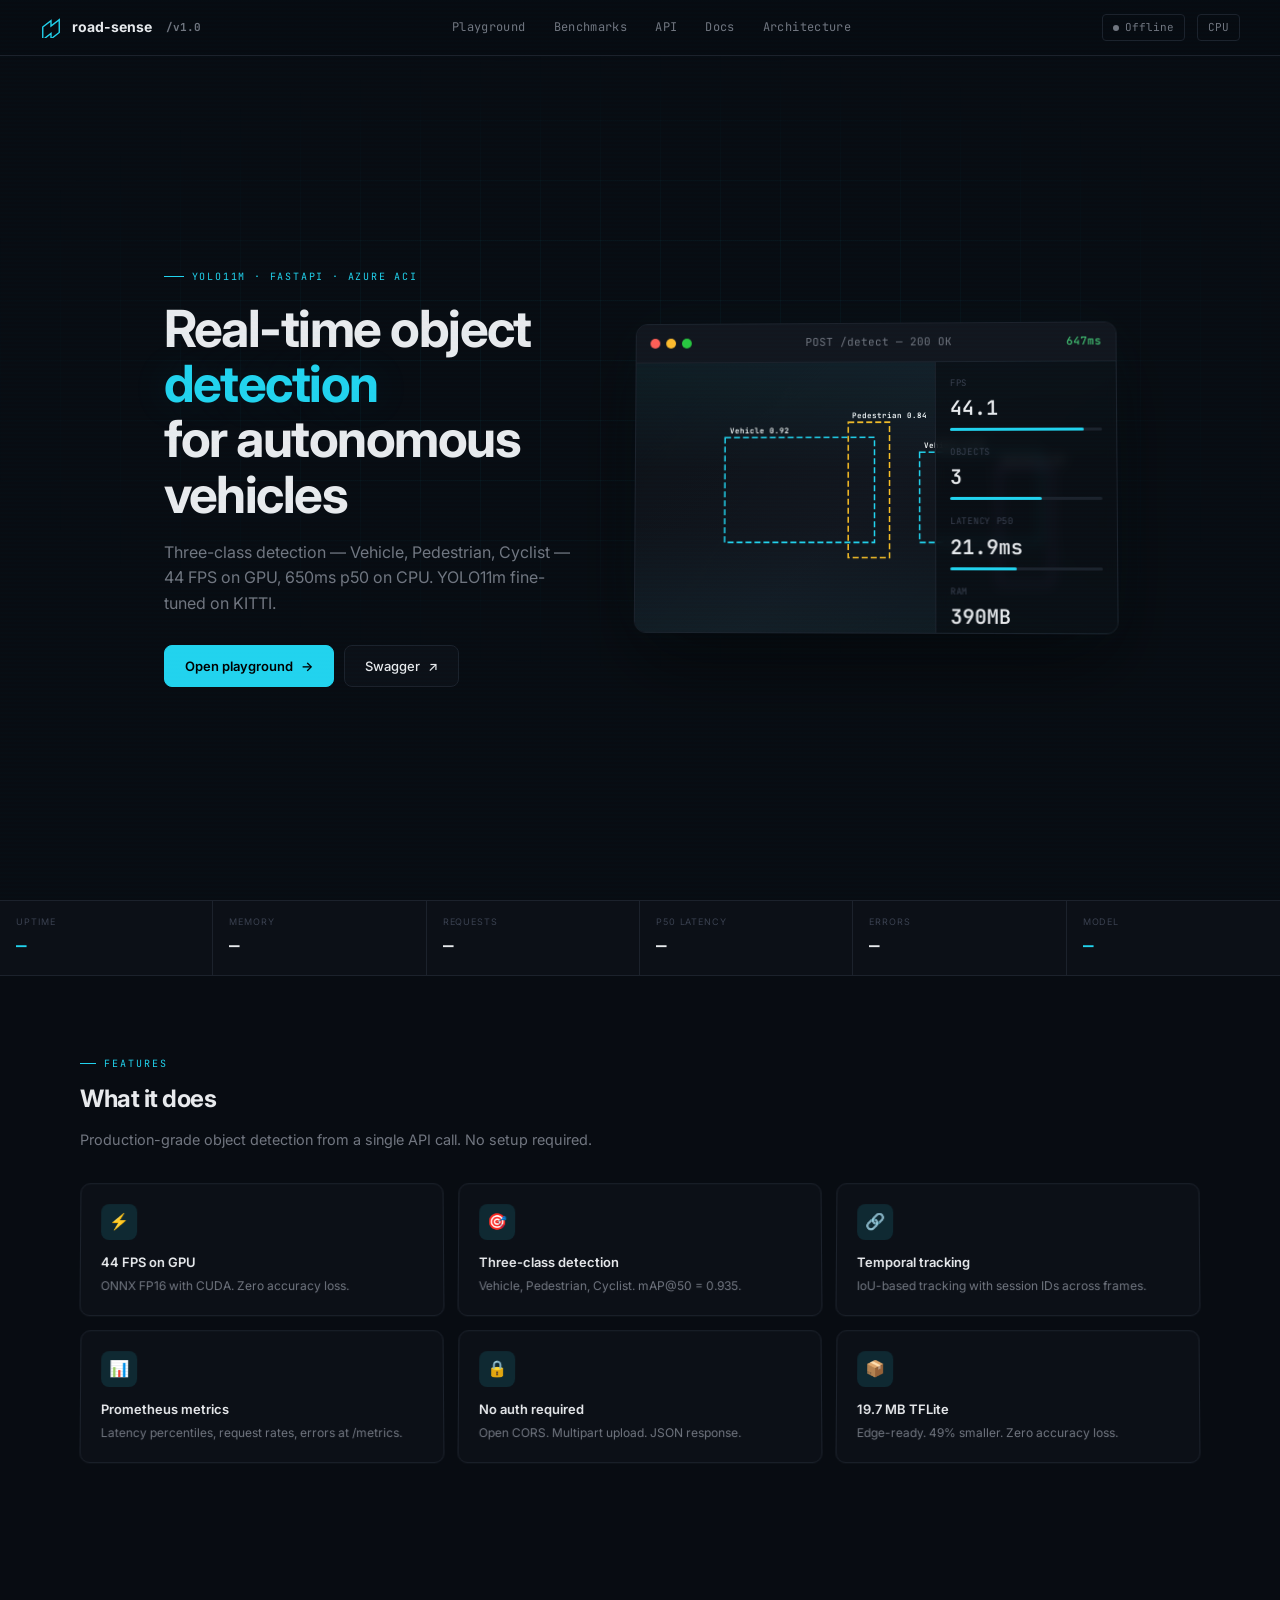
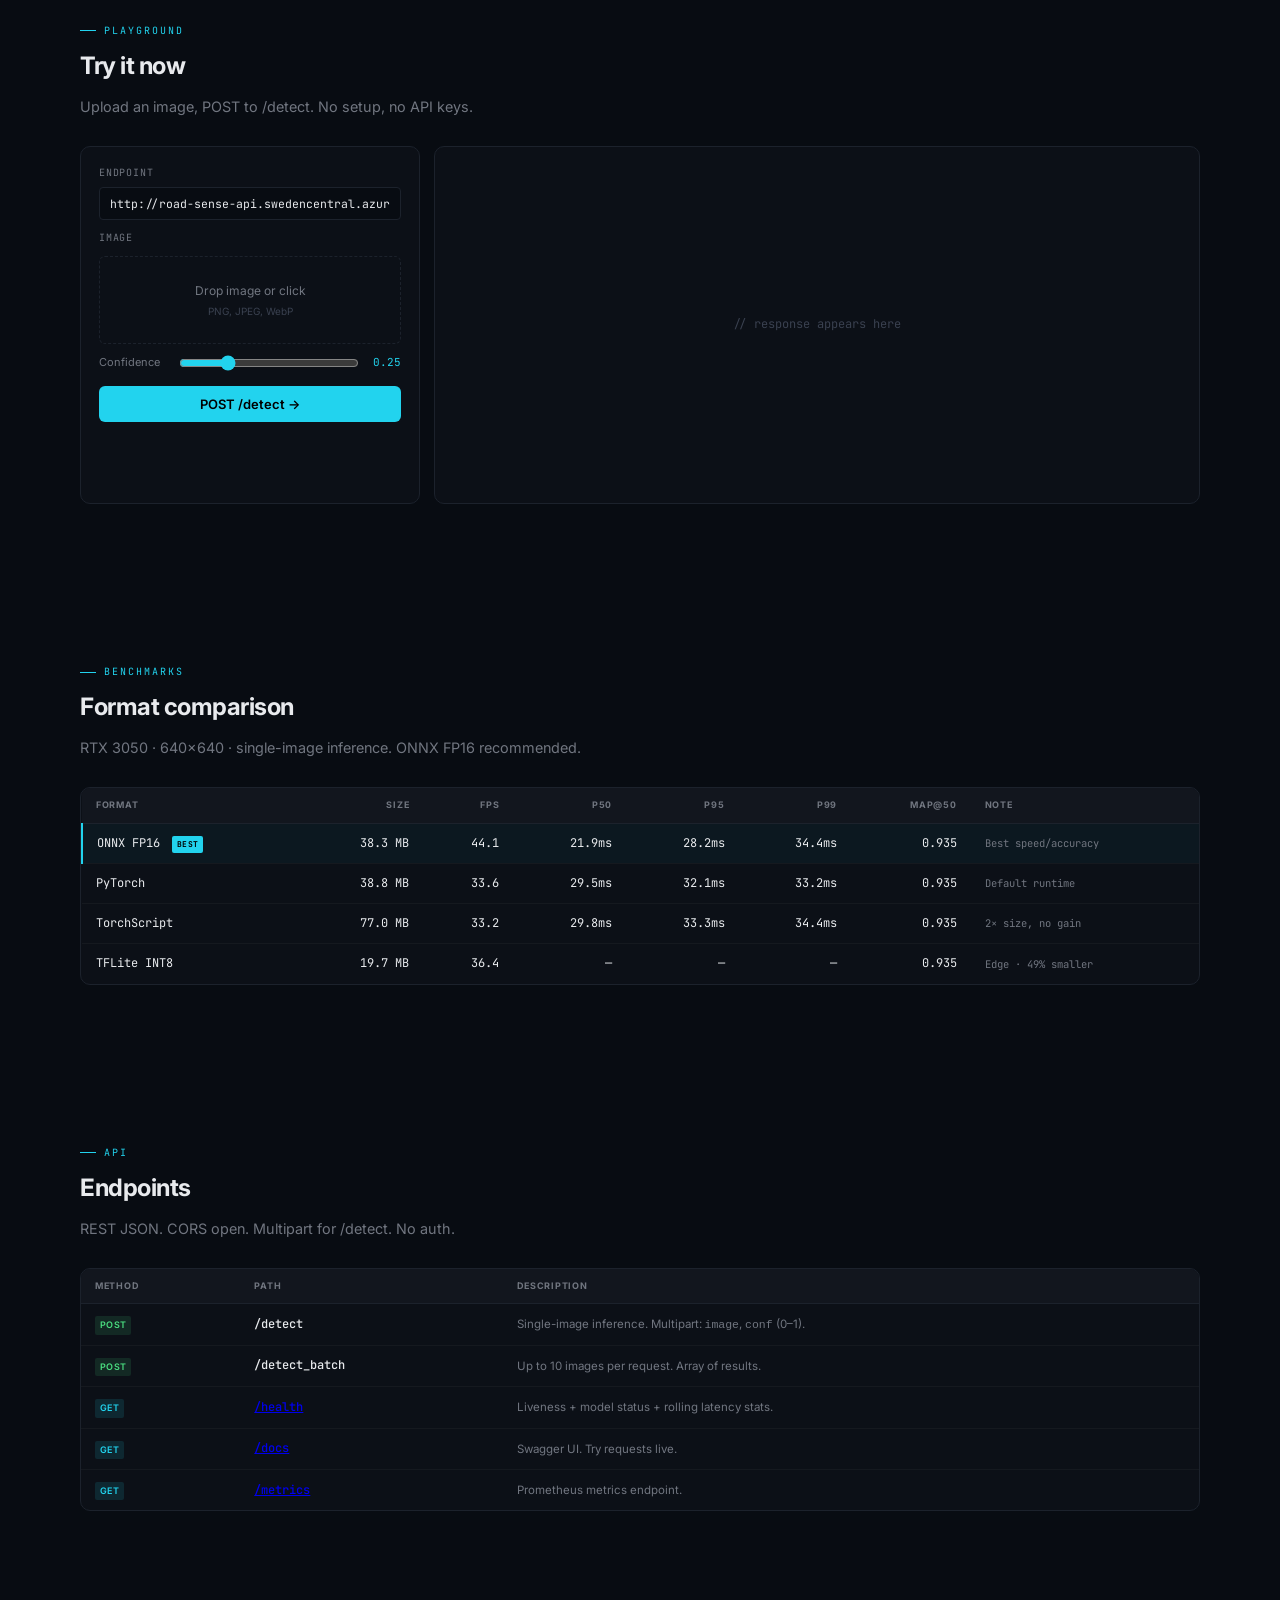
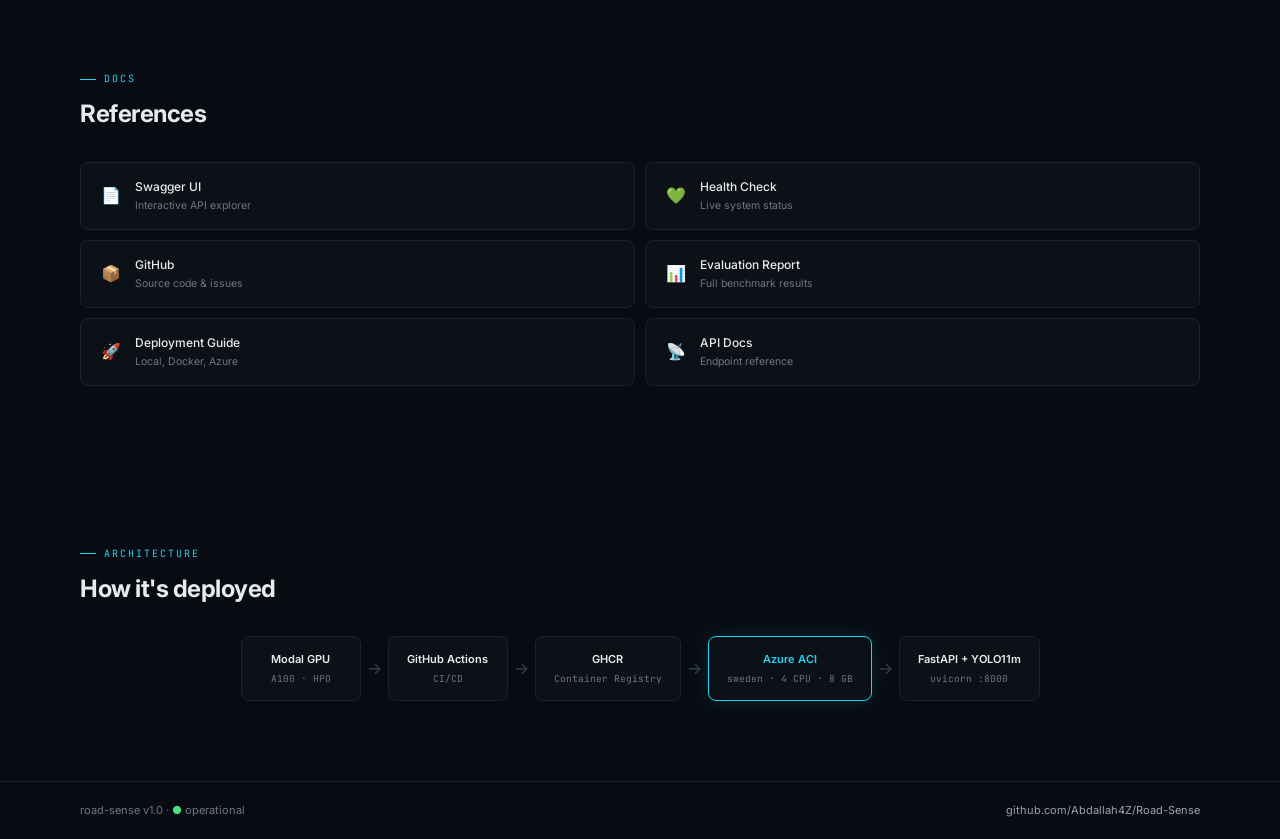
==== commit 091402ae: "feat: redesign landing page with 3D HUD aesthetic, detection mockup, scroll animations" ====
--- a/presentation/demo.html
+++ b/presentation/demo.html
@@ -5,51 +5,57 @@
 <meta name="viewport" content="width=device-width, initial-scale=1.0">
 <title>road-sense — yolov11m detection api</title>
 <meta name="description" content="Real-time object detection API. YOLO11m. Vehicle, Pedestrian, Cyclist.">
-<meta name="theme-color" content="#0a0c12">
+<meta name="theme-color" content="#080c12">
 <link rel="preconnect" href="https://fonts.googleapis.com">
 <link href="https://fonts.googleapis.com/css2?family=JetBrains+Mono:wght@300;400;500;600;700&family=Inter:wght@300;400;500;600;700&display=swap" rel="stylesheet">
 <style>
 /* ===== DESIGN TOKENS ===== */
 :root {
-  --bg: #0a0c12;
-  --bg1: #0e1118;
-  --bg2: #14171f;
-  --bg3: #1a1e28;
-  --line: #1f2430;
-  --line2: #171b24;
-  --text: #e4e4e7;
-  --dim: #6b7280;
+  --bg: #080c12;
+  --bg1: #0c1017;
+  --bg2: #12161e;
+  --bg3: #181c26;
+  --line: #1c222c;
+  --line2: #15191f;
+  --text: #e8eaed;
+  --dim: #717680;
   --mid: #9ca3af;
-  --xdim: #374151;
-  --accent: #22d3ee;
-  --accent2: #06b6d4;
+  --xdim: #3a4150;
+  --cyan: #22d3ee;
+  --cyan-dim: #22d3ee20;
+  --cyan-glow: 0 0 24px #22d3ee40;
   --green: #4ade80;
   --amber: #fbbf24;
   --red: #f87171;
   --blue: #60a5fa;
-  --purple: #a78bfa;
+  --purple: #c084fc;
   --mono: 'JetBrains Mono', ui-monospace, SFMono-Regular, monospace;
   --sans: 'Inter', -apple-system, BlinkMacSystemFont, sans-serif;
 }
 *, *::before, *::after { box-sizing: border-box; margin: 0; padding: 0; }
-*::selection { background: var(--accent); color: #000; }
-html { scroll-behavior: smooth; font-size: 15px; }
-body { font-family: var(--sans); color: var(--text); background: var(--bg); overflow-x: hidden; }
-
-/* ===== SCANLINE OVERLAY ===== */
-body::after {
-  content: ''; position: fixed; inset: 0; pointer-events: none; z-index: 9999;
-  background: repeating-linear-gradient(0deg, transparent, transparent 2px, rgba(34,211,238,0.015) 2px, rgba(34,211,238,0.015) 4px);
+*::selection { background: var(--cyan); color: #000; }
+html { scroll-behavior: smooth; }
+body {
+  font-family: var(--sans); color: var(--text); background: var(--bg);
+  overflow-x: hidden; font-size: 15px; line-height: 1.6;
+  -webkit-font-smoothing: antialiased;
 }
 
 /* ===== GRID BACKGROUND ===== */
 .grid-bg {
   position: fixed; inset: 0; pointer-events: none; z-index: 0;
   background-image:
-    linear-gradient(rgba(34,211,238,0.03) 1px, transparent 1px),
-    linear-gradient(90deg, rgba(34,211,238,0.03) 1px, transparent 1px);
-  background-size: 80px 80px;
-  mask-image: radial-gradient(ellipse at 50% 30%, black 30%, transparent 70%);
+    linear-gradient(rgba(34,211,238,0.04) 1px, transparent 1px),
+    linear-gradient(90deg, rgba(34,211,238,0.04) 1px, transparent 1px);
+  background-size: 60px 60px;
+  mask-image: radial-gradient(ellipse 80% 50% at 50% 40%, black 30%, transparent 70%);
+  -webkit-mask-image: radial-gradient(ellipse 80% 50% at 50% 40%, black 30%, transparent 70%);
+}
+
+/* ===== SCANLINES ===== */
+body::after {
+  content: ''; position: fixed; inset: 0; pointer-events: none; z-index: 9999;
+  background: repeating-linear-gradient(0deg, transparent, transparent 2px, rgba(34,211,238,0.012) 2px, rgba(34,211,238,0.012) 4px);
 }
 
 /* ===== LAYOUT ===== */
@@ -59,364 +65,276 @@
 /* ===== NAV ===== */
 .nav {
   position: fixed; top: 0; left: 0; right: 0; z-index: 100;
-  padding: 0 40px; height: 56px;
-  display: flex; align-items: center; justify-content: space-between;
-  border-bottom: 1px solid var(--line);
-  background: rgba(10,12,18,0.85); backdrop-filter: blur(16px);
-  -webkit-backdrop-filter: blur(16px);
-}
-.nav-brand { display: flex; align-items: center; gap: 10px; text-decoration: none; color: var(--text); }
-.nav-brand svg { width: 24px; height: 24px; color: var(--accent); }
-.nav-brand span { font-weight: 600; font-size: 15px; }
+  height: 56px; display: flex; align-items: center; justify-content: space-between;
+  padding: 0 40px; border-bottom: 1px solid var(--line);
+  background: rgba(8,12,18,0.85); backdrop-filter: blur(16px); -webkit-backdrop-filter: blur(16px);
+}
+.nav-brand {
+  display: flex; align-items: center; gap: 10px;
+  text-decoration: none; color: var(--text);
+}
+.nav-brand svg { width: 22px; height: 22px; color: var(--cyan); }
+.nav-brand span { font-weight: 700; font-size: 14px; }
 .nav-brand .v { color: var(--dim); font-size: 11px; margin-left: 4px; font-family: var(--mono); }
-.nav-links { display: flex; gap: 24px; }
+.nav-links { display: flex; gap: 28px; }
 .nav-links a {
-  font-size: 12.5px; color: var(--dim); text-decoration: none;
-  font-family: var(--mono); letter-spacing: 0.02em;
-  transition: color 0.2s;
-}
-.nav-links a:hover { color: var(--accent); }
+  font-size: 12px; color: var(--dim); text-decoration: none; font-family: var(--mono);
+  letter-spacing: 0.03em; transition: color 0.15s;
+}
+.nav-links a:hover { color: var(--text); }
 .nav-right { display: flex; align-items: center; gap: 12px; }
-.hud-badge {
-  display: inline-flex; align-items: center; gap: 6px;
-  padding: 4px 10px; border-radius: 4px; font-size: 11px;
-  font-family: var(--mono); border: 1px solid var(--line);
-  color: var(--dim);
-}
-.hud-dot {
-  width: 6px; height: 6px; border-radius: 50%;
-  background: var(--green); box-shadow: 0 0 8px var(--green);
-}
-.hud-dot.off { background: var(--dim); box-shadow: none; }
+.badge {
+  display: inline-flex; align-items: center; gap: 6px; padding: 4px 10px;
+  border-radius: 4px; font-size: 11px; font-family: var(--mono);
+  border: 1px solid var(--line); color: var(--dim);
+}
+.dot { width: 6px; height: 6px; border-radius: 50%; background: var(--green); box-shadow: 0 0 8px var(--green); animation: pulse 2s infinite; }
+.dot.off { background: var(--dim); box-shadow: none; animation: none; }
 @keyframes pulse { 0%,100%{opacity:1} 50%{opacity:.3} }
-.hud-dot { animation: pulse 2s infinite; }
 
 /* ===== HERO ===== */
 .hero {
-  min-height: 100vh; display: flex; flex-direction: column;
-  justify-content: center; padding-top: 56px; position: relative;
-  overflow: hidden;
-}
-.hero-inner { display: grid; grid-template-columns: 1fr 1.1fr; gap: 60px; align-items: center; }
-.hero-text { max-width: 520px; }
+  min-height: 100vh; display: flex; flex-direction: column; justify-content: center;
+  padding-top: 56px; position: relative; z-index: 1;
+}
+.hero-grid { display: grid; grid-template-columns: 1fr 1.15fr; gap: 50px; align-items: center; }
+.hero-text { max-width: 480px; }
 .hero-tag {
-  font-size: 11px; font-family: var(--mono); letter-spacing: 0.15em;
-  text-transform: uppercase; color: var(--accent); margin-bottom: 16px;
+  font-size: 10px; font-family: var(--mono); letter-spacing: 0.18em;
+  text-transform: uppercase; color: var(--cyan); margin-bottom: 16px;
   display: flex; align-items: center; gap: 8px;
 }
-.hero-tag::before {
-  content: ''; width: 24px; height: 1px; background: var(--accent);
-}
+.hero-tag::before { content: ''; width: 20px; height: 1px; background: var(--cyan); }
 .hero-title {
-  font-size: 3.2rem; font-weight: 700; line-height: 1.05;
-  letter-spacing: -0.03em; margin-bottom: 20px; color: var(--text);
-}
-.hero-title em {
-  font-style: normal; background: linear-gradient(135deg, var(--accent), var(--accent2));
-  -webkit-background-clip: text; -webkit-text-fill-color: transparent;
-  background-clip: text;
-}
-.hero-desc {
-  font-size: 1.05rem; line-height: 1.65; color: var(--dim); margin-bottom: 32px;
-}
-.hero-btns { display: flex; gap: 12px; flex-wrap: wrap; }
+  font-size: clamp(2.2rem, 4vw, 3.4rem); font-weight: 700; line-height: 1.08;
+  letter-spacing: -0.03em; margin-bottom: 18px;
+}
+.hero-title .glow { color: var(--cyan); text-shadow: 0 0 40px var(--cyan-dim); }
+.hero-desc { font-size: 1rem; color: var(--dim); margin-bottom: 28px; max-width: 420px; }
+.hero-btns { display: flex; gap: 10px; flex-wrap: wrap; }
 .btn {
-  display: inline-flex; align-items: center; gap: 8px;
-  padding: 12px 24px; border-radius: 8px; font-size: 14px; font-weight: 500;
-  border: 1px solid var(--line); background: var(--bg1); color: var(--text);
-  text-decoration: none; transition: all 0.2s; cursor: pointer;
-}
-.btn:hover { border-color: var(--accent); color: var(--accent); background: var(--bg2); }
-.btn-primary {
-  background: var(--accent); color: #000; border-color: var(--accent); font-weight: 600;
-}
-.btn-primary:hover { background: #5de0f7; border-color: #5de0f7; color: #000; }
-.btn .arrow { transition: transform 0.2s; }
+  display: inline-flex; align-items: center; gap: 8px; padding: 10px 20px;
+  border-radius: 8px; font-size: 13px; font-weight: 500; border: 1px solid var(--line);
+  background: var(--bg1); color: var(--text); text-decoration: none; transition: all 0.15s;
+}
+.btn:hover { border-color: var(--cyan); color: var(--cyan); background: var(--bg2); }
+.btn-p { background: var(--cyan); color: #000; border-color: var(--cyan); font-weight: 600; }
+.btn-p:hover { background: #5de0f7; border-color: #5de0f7; }
+.arrow { transition: transform 0.15s; }
 .btn:hover .arrow { transform: translateX(3px); }
 
-/* ===== HUD MOCKUP ===== */
-.hero-visual { position: relative; }
-.hud-card {
+/* ===== 3D HUD CARD ===== */
+.hud-wrap { perspective: 1200px; }
+.hud {
   background: var(--bg1); border: 1px solid var(--line); border-radius: 12px;
   overflow: hidden; position: relative;
-  transform: perspective(1000px) rotateY(-2deg) rotateX(1deg);
-  transition: transform 0.4s ease;
-  box-shadow: 0 25px 60px rgba(0,0,0,0.5);
-}
-.hud-card:hover {
-  transform: perspective(1000px) rotateY(0deg) rotateX(0deg);
-}
+  transform: rotateX(2deg) rotateY(-2deg);
+  transform-origin: center center; transition: transform 0.35s ease-out;
+  box-shadow: 0 30px 80px rgba(0,0,0,0.5), 0 0 60px rgba(34,211,238,0.04);
+}
+.hud:hover { transform: rotateX(0deg) rotateY(0deg) scale(1.01); }
 .hud-bar {
   display: flex; align-items: center; padding: 10px 14px;
   border-bottom: 1px solid var(--line); background: var(--bg2); gap: 8px;
 }
 .hud-bar .dots { display: flex; gap: 6px; }
-.hud-bar .dot { width: 10px; height: 10px; border-radius: 50%; }
-.hud-bar .dot:nth-child(1) { background: #ff5f57; }
-.hud-bar .dot:nth-child(2) { background: #febc2e; }
-.hud-bar .dot:nth-child(3) { background: #28c840; }
-.hud-bar .title { flex: 1; text-align: center; font-family: var(--mono); font-size: 12px; color: var(--dim); }
-.hud-bar .status { font-family: var(--mono); font-size: 11px; color: var(--green); }
-
-/* Detection image mockup */
-.detection-img {
+.hud-bar .d { width: 10px; height: 10px; border-radius: 50%; }
+.hud-bar .d:nth-child(1) { background: #ff5f57; }
+.hud-bar .d:nth-child(2) { background: #febc2e; }
+.hud-bar .d:nth-child(3) { background: #28c840; }
+.hud-bar .title { flex: 1; text-align: center; font-size: 11px; color: var(--dim); font-family: var(--mono); }
+.hud-bar .status { font-size: 11px; color: var(--green); font-family: var(--mono); }
+
+/* Detection viewport */
+.viewport {
   position: relative; width: 100%; aspect-ratio: 16/9;
-  background: var(--bg2); overflow: hidden;
-}
-.detection-img .bg {
+  background: #0d1117; overflow: hidden;
+}
+.viewport .scene {
   position: absolute; inset: 0;
-  background: linear-gradient(135deg, #1a1e28 0%, #0e1118 50%, #1a1e28 100%);
-}
-.detection-img svg { position: absolute; inset: 0; width: 100%; height: 100%; }
-.bbox {
-  fill: none; stroke-width: 2; rx: 2; ry: 2;
-  animation: boxDraw 0.8s ease-out forwards;
-}
-.bbox-vehicle { stroke: #22d3ee; }
-.bbox-pedestrian { stroke: #fbbf24; }
-.bbox-cyclist { stroke: #a78bfa; }
-.bbox-label {
-  font-family: 'JetBrains Mono', monospace; font-size: 11px;
-  fill: white; font-weight: 600;
-}
-@keyframes boxDraw { from { stroke-dasharray: 1000; stroke-dashoffset: 1000; } to { stroke-dashoffset: 0; } }
-.scanline {
+  background: linear-gradient(135deg, #0d1117, #12161e, #0d1117);
+}
+.viewport svg { position: absolute; inset: 0; width: 100%; height: 100%; }
+.bbox { fill: none; stroke-width: 2; stroke-dasharray: 8 4; animation: draw 0.8s ease-out forwards; }
+.bbox-v { stroke: var(--cyan); }
+.bbox-p { stroke: var(--amber); }
+.bbox-c { stroke: var(--purple); }
+.bbox-lbl { font-family: var(--mono); font-size: 10px; fill: white; font-weight: 600; }
+@keyframes draw { from{stroke-dashoffset:200} to{stroke-dashoffset:0} }
+.scan {
   position: absolute; inset: 0; pointer-events: none;
-  background: linear-gradient(180deg, rgba(34,211,238,0.05) 0%, transparent 30%, transparent 70%, rgba(34,211,238,0.03) 100%);
-  animation: scanMove 3s ease-in-out infinite alternate;
-}
-@keyframes scanMove { from { transform: translateY(-10px); } to { transform: translateY(10px); } }
+  background: linear-gradient(180deg, rgba(34,211,238,0.06) 0%, transparent 40%, transparent 60%, rgba(34,211,238,0.04) 100%);
+  animation: scanMove 4s ease-in-out infinite alternate;
+}
+@keyframes scanMove { from{transform:translateY(-8px)} to{transform:translateY(8px)} }
 .hud-overlay {
-  position: absolute; top: 12px; right: 12px; bottom: 12px; width: 200px;
-  background: rgba(10,12,18,0.7); backdrop-filter: blur(4px);
-  border-left: 1px solid var(--line); padding: 12px; font-family: var(--mono);
+  position: absolute; top: 0; right: 0; bottom: 0; width: 180px;
+  background: rgba(8,12,18,0.75); backdrop-filter: blur(6px);
+  border-left: 1px solid var(--line); padding: 14px; font-family: var(--mono);
   font-size: 10px; color: var(--dim);
 }
-.hud-overlay .val { color: var(--accent); font-weight: 500; }
-.hud-overlay .lbl { color: var(--xdim); text-transform: uppercase; letter-spacing: 0.08em; font-size: 9px; margin-bottom: 2px; }
-.hud-overlay .metric { margin-bottom: 14px; }
-.hud-overlay .metric .num { font-size: 22px; color: var(--text); font-weight: 600; }
-.hud-overlay .bar { height: 3px; background: var(--line); border-radius: 2px; margin-top: 4px; }
-.hud-overlay .bar-fill { height: 100%; background: var(--accent); border-radius: 2px; }
+.hud-overlay .m { margin-bottom: 14px; }
+.hud-overlay .m .l { font-size: 9px; color: var(--xdim); text-transform: uppercase; letter-spacing: 0.08em; margin-bottom: 2px; }
+.hud-overlay .m .v { font-size: 20px; color: var(--text); font-weight: 600; }
+.hud-overlay .m .bar { height: 3px; background: var(--line); border-radius: 2px; margin-top: 4px; }
+.hud-overlay .m .bar-f { height: 100%; background: var(--cyan); border-radius: 2px; }
 
 /* ===== STRIP ===== */
 .strip {
-  display: grid; grid-template-columns: repeat(6, 1fr); border-top: 1px solid var(--line);
-  border-bottom: 1px solid var(--line); background: var(--bg1); position: relative; z-index: 1;
-}
-.strip-cell {
-  padding: 16px 20px; border-right: 1px solid var(--line);
-}
-.strip-cell:last-child { border-right: none; }
-.strip-lbl { font-size: 10px; color: var(--xdim); text-transform: uppercase; letter-spacing: 0.1em; margin-bottom: 4px; }
-.strip-val { font-size: 1.15rem; font-weight: 600; font-family: var(--mono); color: var(--text); font-variant-numeric: tabular-nums; }
-.strip-val.accent { color: var(--accent); }
+  display: grid; grid-template-columns: repeat(6, 1fr);
+  border-top: 1px solid var(--line); border-bottom: 1px solid var(--line);
+  background: var(--bg1); position: relative; z-index: 1;
+}
+.strip-c { padding: 14px 16px; border-right: 1px solid var(--line); }
+.strip-c:last-child { border-right: none; }
+.strip-l { font-size: 9px; color: var(--xdim); text-transform: uppercase; letter-spacing: 0.1em; margin-bottom: 3px; }
+.strip-v { font-size: 1.1rem; font-weight: 600; font-family: var(--mono); font-variant-numeric: tabular-nums; }
+.strip-v.cyan { color: var(--cyan); }
 
 /* ===== SECTION ===== */
-.section { padding: 80px 0; position: relative; z-index: 1; }
-.section-label {
-  font-size: 11px; font-family: var(--mono); letter-spacing: 0.2em;
-  text-transform: uppercase; color: var(--accent); margin-bottom: 8px;
+.sec { padding: 80px 0; position: relative; z-index: 1; }
+.sec-lab {
+  font-size: 10px; font-family: var(--mono); letter-spacing: 0.2em;
+  text-transform: uppercase; color: var(--cyan); margin-bottom: 8px;
   display: flex; align-items: center; gap: 8px;
 }
-.section-label::before {
-  content: ''; width: 16px; height: 1px; background: var(--accent);
-}
-.section-title {
-  font-size: 1.6rem; font-weight: 700; margin-bottom: 12px;
-  letter-spacing: -0.02em;
-}
-.section-desc { color: var(--dim); font-size: 0.95rem; max-width: 600px; line-height: 1.6; }
+.sec-lab::before { content: ''; width: 16px; height: 1px; background: var(--cyan); }
+.sec-title { font-size: 1.5rem; font-weight: 700; margin-bottom: 10px; letter-spacing: -0.02em; }
+.sec-desc { color: var(--dim); font-size: 0.9rem; max-width: 560px; line-height: 1.6; }
 
 /* ===== FEATURE CARDS ===== */
-.feature-grid {
-  display: grid; grid-template-columns: repeat(3, 1fr); gap: 16px;
-  margin-top: 40px;
-}
-.feature-card {
-  background: var(--bg1); border: 1px solid var(--line); border-radius: 12px;
-  padding: 24px; transition: all 0.3s ease;
-  transform: perspective(800px) rotateX(2deg);
-  cursor: default;
-}
-.feature-card:hover {
-  border-color: var(--accent);
-  transform: perspective(800px) rotateX(0deg) translateY(-4px);
-  box-shadow: 0 12px 40px rgba(34,211,238,0.1);
-}
-.feature-card .icon {
-  width: 40px; height: 40px; border-radius: 10px;
-  display: flex; align-items: center; justify-content: center;
-  margin-bottom: 14px; font-size: 18px;
-  background: rgba(34,211,238,0.08); color: var(--accent);
-}
-.feature-card h3 { font-size: 14px; font-weight: 600; margin-bottom: 6px; }
-.feature-card p { font-size: 13px; color: var(--dim); line-height: 1.5; }
+.features { display: grid; grid-template-columns: repeat(3, 1fr); gap: 14px; margin-top: 32px; }
+.fcard {
+  background: var(--bg1); border: 1px solid var(--line); border-radius: 10px;
+  padding: 20px; transition: all 0.25s;
+  transform: perspective(600px) rotateX(1.5deg);
+}
+.fcard:hover {
+  border-color: rgba(34,211,238,0.3); transform: perspective(600px) rotateX(0deg) translateY(-3px);
+  box-shadow: 0 8px 30px rgba(34,211,238,0.06);
+}
+.fcard .ic {
+  width: 36px; height: 36px; border-radius: 8px; display: flex;
+  align-items: center; justify-content: center; margin-bottom: 12px;
+  background: var(--cyan-dim); color: var(--cyan); font-size: 16px;
+}
+.fcard h3 { font-size: 13px; font-weight: 600; margin-bottom: 4px; }
+.fcard p { font-size: 12px; color: var(--dim); line-height: 1.5; }
 
 /* ===== PLAYGROUND ===== */
-.playground {
-  display: grid; grid-template-columns: 380px 1fr; gap: 16px;
-  margin-top: 32px;
-}
-.pg-input, .pg-output {
-  background: var(--bg1); border: 1px solid var(--line); border-radius: 12px;
-  padding: 20px;
-}
-.pg-label {
-  font-size: 11px; font-family: var(--mono); letter-spacing: 0.1em;
-  text-transform: uppercase; color: var(--dim); margin-bottom: 8px;
-}
-.pg-input input[type="text"] {
-  width: 100%; padding: 10px 12px; background: var(--bg); border: 1px solid var(--line);
-  border-radius: 6px; color: var(--text); font-family: var(--mono); font-size: 12.5px;
-  outline: none; transition: border-color 0.2s;
-}
-.pg-input input:focus { border-color: var(--accent); }
-.dropzone {
-  border: 2px dashed var(--line); border-radius: 8px; padding: 32px;
-  text-align: center; cursor: pointer; transition: all 0.2s; margin-top: 12px;
-}
-.dropzone:hover { border-color: var(--accent); background: rgba(34,211,238,0.02); }
-.dropzone p { color: var(--dim); font-size: 13px; }
-.dropzone .hint { font-size: 11px; color: var(--xdim); margin-top: 4px; }
-.conf-row { display: flex; align-items: center; gap: 12px; margin-top: 12px; }
-.conf-row label { font-size: 12px; color: var(--dim); min-width: 90px; }
-.conf-row input[type="range"] { flex: 1; accent-color: var(--accent); }
-.conf-row .val { font-family: var(--mono); font-size: 12px; color: var(--accent); min-width: 36px; text-align: right; }
-.btn-detect {
-  width: 100%; padding: 12px; margin-top: 16px; font-size: 14px;
-  background: var(--accent); color: #000; border: none; border-radius: 8px;
-  font-weight: 600; cursor: pointer; transition: all 0.2s;
-}
-.btn-detect:hover { background: #5de0f7; }
-.btn-detect:disabled { opacity: 0.5; cursor: not-allowed; }
-.pg-empty {
-  display: flex; align-items: center; justify-content: center;
-  height: 100%; color: var(--xdim); font-family: var(--mono); font-size: 13px;
-  min-height: 360px;
-}
-.pg-loading { display: flex; align-items: center; justify-content: center; gap: 8px; height: 100%; color: var(--accent); min-height: 360px; }
-.pg-loading::before {
-  content: ''; width: 16px; height: 16px; border: 2px solid var(--accent);
-  border-top-color: transparent; border-radius: 50%; animation: spin 0.8s linear infinite;
-}
-@keyframes spin { to { transform: rotate(360deg); } }
-.pg-result { display: none; height: 100%; }
-.pg-result.on { display: block; }
-.pg-metrics { display: grid; grid-template-columns: repeat(3, 1fr); gap: 12px; margin-bottom: 12px; }
-.pg-metric { background: var(--bg2); border-radius: 8px; padding: 12px; text-align: center; }
-.pg-metric .val { font-size: 20px; font-weight: 700; font-family: var(--mono); color: var(--text); }
-.pg-metric .lbl { font-size: 10px; color: var(--dim); text-transform: uppercase; letter-spacing: 0.08em; margin-top: 4px; }
-.pg-img { background: var(--bg2); border-radius: 8px; padding: 4px; margin-bottom: 12px; max-height: 280px; overflow: hidden; display: flex; align-items: center; justify-content: center; }
-.pg-img img { max-width: 100%; max-height: 272px; border-radius: 4px; }
-.pg-table { width: 100%; border-collapse: collapse; font-size: 12px; }
-.pg-table th { text-align: left; padding: 8px 10px; background: var(--bg2); color: var(--dim); font-size: 10px; text-transform: uppercase; letter-spacing: 0.08em; border-bottom: 1px solid var(--line); }
-.pg-table td { padding: 6px 10px; border-bottom: 1px solid var(--line2); }
-.pg-table .cls { color: var(--accent); font-weight: 500; }
-.pg-table .conf { color: var(--amber); font-family: var(--mono); font-size: 11px; }
-.pg-table .bbox { color: var(--dim); font-family: var(--mono); font-size: 11px; }
-.pg-error { padding: 10px 12px; background: rgba(248,113,113,0.08); border: 1px solid rgba(248,113,113,0.2); border-radius: 6px; color: var(--red); font-size: 12px; }
-
-/* ===== BENCH TABLE ===== */
-.bench-table {
-  width: 100%; border-collapse: collapse; margin-top: 24px;
-  background: var(--bg1); border: 1px solid var(--line); border-radius: 12px; overflow: hidden;
-}
-.bench-table th {
-  text-align: left; padding: 12px 16px; background: var(--bg2);
-  font-size: 10px; text-transform: uppercase; letter-spacing: 0.1em;
-  color: var(--dim); font-weight: 500; border-bottom: 1px solid var(--line);
-}
-.bench-table td {
-  padding: 12px 16px; border-bottom: 1px solid var(--line2);
-  font-family: var(--mono); font-size: 13px;
-}
-.bench-table tr:last-child td { border-bottom: none; }
-.bench-table .num { text-align: right; font-variant-numeric: tabular-nums; }
-.bench-table .winner { background: rgba(34,211,238,0.04); }
-.bench-table .winner td:first-child { border-left: 2px solid var(--accent); }
-.bench-table .tag {
-  display: inline-block; padding: 2px 6px; border-radius: 3px;
-  background: rgba(34,211,238,0.12); color: var(--accent); font-size: 9px;
-  font-weight: 600; margin-left: 6px; letter-spacing: 0.04em;
-}
+.pg { display: grid; grid-template-columns: 340px 1fr; gap: 14px; margin-top: 28px; }
+.pg-in, .pg-out { background: var(--bg1); border: 1px solid var(--line); border-radius: 10px; padding: 18px; }
+.pg-lab { font-size: 10px; font-family: var(--mono); letter-spacing: 0.08em; text-transform: uppercase; color: var(--dim); margin-bottom: 6px; }
+.pg-in input[type="text"] {
+  width: 100%; padding: 8px 10px; background: var(--bg); border: 1px solid var(--line);
+  border-radius: 4px; color: var(--text); font-family: var(--mono); font-size: 11.5px; outline: none;
+}
+.pg-in input:focus { border-color: var(--cyan); }
+.drop {
+  border: 1.5px dashed var(--line); border-radius: 6px; padding: 24px; text-align: center;
+  cursor: pointer; transition: all 0.15s; margin-top: 10px;
+}
+.drop:hover { border-color: var(--cyan); background: rgba(34,211,238,0.02); }
+.drop p { font-size: 12px; color: var(--dim); }
+.drop .h { font-size: 10px; color: var(--xdim); margin-top: 3px; }
+.crow { display: flex; align-items: center; gap: 10px; margin-top: 10px; }
+.crow label { font-size: 11px; color: var(--dim); min-width: 70px; }
+.crow input[type="range"] { flex: 1; accent-color: var(--cyan); }
+.crow .cv { font-family: var(--mono); font-size: 11px; color: var(--cyan); min-width: 32px; text-align: right; }
+.btn-go {
+  width: 100%; padding: 10px; margin-top: 14px; font-size: 13px;
+  background: var(--cyan); color: #000; border: none; border-radius: 6px;
+  font-weight: 600; cursor: pointer; font-family: inherit; transition: all 0.15s;
+}
+.btn-go:hover { background: #5de0f7; }
+.btn-go:disabled { opacity: 0.4; cursor: not-allowed; }
+.pg-empty { display: flex; align-items: center; justify-content: center; height: 100%; color: var(--xdim); font-family: var(--mono); font-size: 12px; min-height: 320px; }
+.pg-load { display: flex; align-items: center; justify-content: center; gap: 8px; height: 100%; color: var(--cyan); min-height: 320px; }
+.pg-load::before { content:''; width:14px; height:14px; border:2px solid var(--cyan); border-top-color:transparent; border-radius:50%; animation: spin 0.7s linear infinite; }
+@keyframes spin { to{transform:rotate(360deg)} }
+.pg-res { display: none; }
+.pg-res.on { display: block; }
+.pg-met { display: grid; grid-template-columns: repeat(3,1fr); gap: 10px; margin-bottom: 10px; }
+.pg-m { background: var(--bg2); border-radius: 6px; padding: 10px; text-align: center; }
+.pg-m .v { font-size: 18px; font-weight: 700; font-family: var(--mono); }
+.pg-m .l { font-size: 9px; color: var(--dim); text-transform: uppercase; letter-spacing: 0.08em; margin-top: 3px; }
+.pg-img { background: var(--bg2); border-radius: 6px; padding: 3px; max-height: 260px; overflow: hidden; margin-bottom: 10px; }
+.pg-img img { max-width: 100%; max-height: 254px; border-radius: 3px; }
+.pg-tbl { width: 100%; border-collapse: collapse; font-size: 11px; }
+.pg-tbl th { text-align: left; padding: 6px 8px; background: var(--bg2); color: var(--dim); font-size: 9px; text-transform: uppercase; letter-spacing: 0.06em; border-bottom: 1px solid var(--line); }
+.pg-tbl td { padding: 4px 8px; border-bottom: 1px solid var(--line2); }
+.pg-tbl .cls { color: var(--cyan); font-weight: 500; }
+.pg-tbl .cn { color: var(--amber); font-family: var(--mono); }
+.pg-tbl .bx { color: var(--xdim); font-family: var(--mono); font-size: 10px; }
+.pg-err { padding: 8px 10px; background: rgba(248,113,113,0.08); border: 1px solid rgba(248,113,113,0.2); border-radius: 4px; color: var(--red); font-size: 11px; }
+
+/* ===== BENCH ===== */
+.bench { border: 1px solid var(--line); background: var(--bg1); border-radius: 10px; overflow: hidden; margin-top: 28px; }
+.bench table { width: 100%; border-collapse: collapse; font-size: 12px; }
+.bench th { text-align: left; padding: 10px 14px; background: var(--bg2); font-size: 9px; text-transform: uppercase; letter-spacing: 0.08em; color: var(--dim); border-bottom: 1px solid var(--line); }
+.bench td { padding: 10px 14px; border-bottom: 1px solid var(--line2); font-family: var(--mono); font-size: 12px; }
+.bench tr:last-child td { border-bottom: none; }
+.bench .n { text-align: right; font-variant-numeric: tabular-nums; }
+.bench .win { background: rgba(34,211,238,0.04); }
+.bench .win td:first-child { border-left: 2px solid var(--cyan); }
+.bench .tag { display:inline-block; padding:2px 5px; background:var(--cyan); color:#000; font-size:8px; font-weight:700; letter-spacing:0.04em; margin-left:5px; border-radius:2px; }
+.bench .s { color: var(--dim); font-size: 10.5px; }
 
 /* ===== API TABLE ===== */
-.api-table {
-  width: 100%; border-collapse: collapse; margin-top: 24px;
-  background: var(--bg1); border: 1px solid var(--line); border-radius: 12px; overflow: hidden;
-}
-.api-table th {
-  text-align: left; padding: 12px 16px; background: var(--bg2);
-  font-size: 10px; text-transform: uppercase; letter-spacing: 0.1em;
-  color: var(--dim); font-weight: 500; border-bottom: 1px solid var(--line);
-}
-.api-table td {
-  padding: 12px 16px; border-bottom: 1px solid var(--line2); font-size: 13px;
-}
-.api-table tr:last-child td { border-bottom: none; }
-.m-get, .m-post {
-  display: inline-block; padding: 2px 6px; border-radius: 3px;
-  font-family: var(--mono); font-size: 10px; font-weight: 600; letter-spacing: 0.04em;
-}
-.m-get { background: rgba(34,211,238,0.12); color: var(--accent); }
-.m-post { background: rgba(74,222,128,0.12); color: var(--green); }
-.api-table .path { font-family: var(--mono); font-weight: 500; }
-.api-table .desc { color: var(--dim); font-size: 12px; }
+.api { border: 1px solid var(--line); background: var(--bg1); border-radius: 10px; overflow: hidden; margin-top: 28px; }
+.api table { width: 100%; border-collapse: collapse; font-size: 12px; }
+.api th { text-align: left; padding: 10px 14px; background: var(--bg2); font-size: 9px; text-transform: uppercase; letter-spacing: 0.08em; color: var(--dim); border-bottom: 1px solid var(--line); }
+.api td { padding: 10px 14px; border-bottom: 1px solid var(--line2); }
+.api tr:last-child td { border-bottom: none; }
+.mg { display:inline-block; padding:2px 5px; background:rgba(34,211,238,0.12); color:var(--cyan); font-size:9px; font-weight:600; letter-spacing:0.04em; border-radius:2px; }
+.mp { display:inline-block; padding:2px 5px; background:rgba(74,222,128,0.12); color:var(--green); font-size:9px; font-weight:600; letter-spacing:0.04em; border-radius:2px; }
+.api .pa { font-family: var(--mono); font-weight: 500; }
+.api a.pa:hover { color: var(--cyan); }
+.api .ds { color: var(--dim); font-size: 11.5px; }
 
 /* ===== DOCS ===== */
-.docs-grid { display: grid; grid-template-columns: repeat(2, 1fr); gap: 12px; margin-top: 24px; }
-.doc-card {
+.docs { display: grid; grid-template-columns: repeat(2, 1fr); gap: 10px; margin-top: 28px; }
+.doc {
   background: var(--bg1); border: 1px solid var(--line); border-radius: 8px;
-  padding: 16px 18px; display: flex; align-items: center; gap: 12px;
-  text-decoration: none; color: var(--text); transition: all 0.2s;
-}
-.doc-card:hover { border-color: var(--accent); }
-.doc-card .icon { font-size: 18px; width: 32px; text-align: center; }
-.doc-card .name { font-size: 13px; font-weight: 500; }
-.doc-card .desc { font-size: 11px; color: var(--dim); margin-top: 2px; }
-
-/* ===== ARCHITECTURE ===== */
-.arch-flow {
-  display: flex; align-items: center; justify-content: center;
-  gap: 0; margin-top: 32px; flex-wrap: wrap;
-}
-.arch-node {
-  background: var(--bg1); border: 1px solid var(--line); border-radius: 10px;
-  padding: 16px 20px; text-align: center; min-width: 130px;
-  transition: all 0.3s; position: relative;
-}
-.arch-node:hover { border-color: var(--accent); transform: translateY(-2px); }
-.arch-node .label { font-size: 11px; font-weight: 600; }
-.arch-node .sub { font-size: 10px; color: var(--dim); margin-top: 2px; font-family: var(--mono); }
-.arch-arrow { color: var(--xdim); font-size: 20px; margin: 0 4px; }
+  padding: 14px 16px; display: flex; align-items: center; gap: 10px;
+  text-decoration: none; color: var(--text); transition: all 0.15s;
+}
+.doc:hover { border-color: rgba(34,211,238,0.3); }
+.doc .ic { font-size: 16px; width: 28px; text-align: center; }
+.doc .nm { font-size: 12px; font-weight: 500; }
+.doc .dt { font-size: 10.5px; color: var(--dim); margin-top: 2px; }
+
+/* ===== ARCH ===== */
+.arch { display: flex; align-items: center; justify-content: center; gap: 6px; margin-top: 28px; flex-wrap: wrap; }
+.an { background: var(--bg1); border: 1px solid var(--line); border-radius: 8px; padding: 14px 18px; text-align: center; min-width: 120px; transition: all 0.2s; }
+.an:hover { border-color: rgba(34,211,238,0.3); transform: translateY(-2px); }
+.an .l { font-size: 11px; font-weight: 600; }
+.an .s { font-size: 9.5px; color: var(--dim); margin-top: 2px; font-family: var(--mono); }
+.an.hi { border-color: var(--cyan); box-shadow: 0 0 20px var(--cyan-dim); }
+.an.hi .l { color: var(--cyan); }
+.aa { color: var(--xdim); font-size: 16px; }
 
 /* ===== FOOTER ===== */
-.footer {
-  border-top: 1px solid var(--line); padding: 24px 0; position: relative; z-index: 1;
-  font-size: 12px; color: var(--dim);
-}
-.footer-inner { display: flex; justify-content: space-between; align-items: center; }
-.footer-inner a { color: var(--mid); text-decoration: none; }
-.footer-inner a:hover { color: var(--accent); }
-
-/* ===== ANIMATIONS ===== */
-.reveal { opacity: 0; transform: translateY(20px); transition: opacity 0.6s ease, transform 0.6s ease; }
-.reveal.visible { opacity: 1; transform: translateY(0); }
+.footer { border-top: 1px solid var(--line); padding: 20px 0; position: relative; z-index: 1; font-size: 11px; color: var(--dim); }
+.footer-in { display: flex; justify-content: space-between; align-items: center; }
+.footer-in a { color: var(--mid); text-decoration: none; }
+.footer-in a:hover { color: var(--cyan); }
+.footer-in .ok { color: var(--green); }
+
+/* ===== SCROLL REVEAL ===== */
+.reveal { opacity: 0; transform: translateY(24px); transition: opacity 0.5s ease, transform 0.5s ease; }
+.reveal.vis { opacity: 1; transform: translateY(0); }
 
 /* ===== RESPONSIVE ===== */
 @media (max-width: 900px) {
-  .hero-inner { grid-template-columns: 1fr; }
-  .feature-grid { grid-template-columns: 1fr; }
-  .playground { grid-template-columns: 1fr; }
-  .docs-grid { grid-template-columns: 1fr; }
+  .hero-grid { grid-template-columns: 1fr; }
+  .features { grid-template-columns: 1fr; }
+  .pg { grid-template-columns: 1fr; }
+  .docs { grid-template-columns: 1fr; }
   .strip { grid-template-columns: repeat(3, 1fr); }
   .nav-links { display: none; }
 }
-@media (max-width: 600px) {
-  .strip { grid-template-columns: repeat(2, 1fr); }
-  .hero-title { font-size: 2rem; }
-}
+@media (max-width: 600px) { .strip { grid-template-columns: repeat(2, 1fr); } }
 </style>
 </head>
 <body>
@@ -426,10 +344,7 @@
 <!-- NAV -->
 <nav class="nav">
   <a href="#" class="nav-brand">
-    <svg viewBox="0 0 24 24" fill="none" stroke="currentColor" stroke-width="1.5">
-      <path d="M12 2L3 7v10l9 5 9-5V7l-9-5z"/>
-      <path d="M3 7l9 5 9-5M12 22V12"/>
-    </svg>
+    <svg viewBox="0 0 24 24" fill="none" stroke="currentColor" stroke-width="1.5"><path d="M3 12l9-7v6l9-7v14l-9 7v-6l-9 7z"/></svg>
     <span>road-sense</span><span class="v">/v1.0</span>
   </a>
   <div class="nav-links">
@@ -437,56 +352,53 @@
     <a href="#benchmarks">Benchmarks</a>
     <a href="#api">API</a>
     <a href="#docs">Docs</a>
-    <a href="#architecture">Architecture</a>
+    <a href="#arch">Architecture</a>
   </div>
   <div class="nav-right">
-    <div class="hud-badge"><span class="hud-dot" id="statusDot"></span><span id="statusText">connecting…</span></div>
-    <div class="hud-badge">CPU</div>
+    <div class="badge"><span class="dot" id="sd"></span><span id="st">connecting…</span></div>
+    <div class="badge">CPU</div>
   </div>
 </nav>
 
 <!-- HERO -->
 <section class="hero">
   <div class="shell">
-    <div class="hero-inner">
+    <div class="hero-grid">
       <div class="hero-text">
         <div class="hero-tag">YOLO11m · FastAPI · Azure ACI</div>
-        <h1 class="hero-title">Real-time object<br>detect<span style="color:var(--accent)">ion</span><br>for <em>autonomous vehicles</em></h1>
-        <p class="hero-desc">Three-class detection — Vehicle, Pedestrian, Cyclist — with 44 FPS on GPU and 650ms p50 on CPU. YOLO11m fine-tuned on KITTI, deployed as a live REST endpoint.</p>
+        <h1 class="hero-title">Real-time object<br><span class="glow">detection</span><br>for autonomous<br>vehicles</h1>
+        <p class="hero-desc">Three-class detection — Vehicle, Pedestrian, Cyclist — 44 FPS on GPU, 650ms p50 on CPU. YOLO11m fine-tuned on KITTI.</p>
         <div class="hero-btns">
-          <a href="#playground" class="btn btn-primary">Open playground <span class="arrow">→</span></a>
-          <a href="/docs" class="btn">OpenAPI / Swagger <span class="arrow">↗</span></a>
+          <a href="#playground" class="btn btn-p">Open playground <span class="arrow">→</span></a>
+          <a href="/docs" class="btn">Swagger <span class="arrow">↗</span></a>
         </div>
       </div>
-      <div class="hero-visual">
-        <div class="hud-card">
+      <div class="hud-wrap">
+        <div class="hud" id="hud">
           <div class="hud-bar">
-            <div class="dots"><div class="dot"></div><div class="dot"></div><div class="dot"></div></div>
+            <div class="dots"><div class="d"></div><div class="d"></div><div class="d"></div></div>
             <div class="title">POST /detect — 200 OK</div>
             <div class="status">647ms</div>
           </div>
-          <div class="detection-img">
-            <div class="bg"></div>
+          <div class="viewport">
+            <div class="scene"></div>
             <svg viewBox="0 0 640 360" preserveAspectRatio="xMidYMid slice">
-              <!-- Vehicle detections -->
-              <rect class="bbox bbox-vehicle" x="120" y="100" width="200" height="140" stroke-dasharray="8 4"/>
-              <text class="bbox-label" x="125" y="96" fill="#22d3ee">Vehicle: 0.92</text>
-              <rect class="bbox bbox-vehicle" x="380" y="120" width="160" height="120" stroke-dasharray="8 4"/>
-              <text class="bbox-label" x="385" y="116" fill="#22d3ee">Vehicle: 0.87</text>
-              <!-- Pedestrian detection -->
-              <rect class="bbox bbox-pedestrian" x="280" y="80" width="60" height="180" stroke-dasharray="8 4"/>
-              <text class="bbox-label" x="285" y="76" fill="#fbbf24">Pedestrian: 0.84</text>
-              <!-- Cyclist detection -->
-              <rect class="bbox bbox-cyclist" x="480" y="140" width="80" height="160" stroke-dasharray="8 4"/>
-              <text class="bbox-label" x="485" y="136" fill="#a78bfa">Cyclist: 0.78</text>
+              <rect class="bbox bbox-v" x="120" y="100" width="200" height="140" style="animation-delay:0s"/>
+              <text class="bbox-lbl" x="126" y="94" fill="#22d3ee">Vehicle 0.92</text>
+              <rect class="bbox bbox-v" x="380" y="120" width="160" height="120" style="animation-delay:.3s"/>
+              <text class="bbox-lbl" x="386" y="114" fill="#22d3ee">Vehicle 0.87</text>
+              <rect class="bbox bbox-p" x="285" y="80" width="55" height="180" style="animation-delay:.5s"/>
+              <text class="bbox-lbl" x="290" y="74" fill="#fbbf24">Pedestrian 0.84</text>
+              <rect class="bbox bbox-c" x="485" y="140" width="70" height="155" style="animation-delay:.7s"/>
+              <text class="bbox-lbl" x="490" y="134" fill="#c084fc">Cyclist 0.78</text>
             </svg>
-            <div class="scanline"></div>
+            <div class="scan"></div>
             <div class="hud-overlay">
-              <div class="metric"><div class="lbl">FPS</div><div class="num">44.1</div><div class="bar"><div class="bar-fill" style="width:88%"></div></div></div>
-              <div class="metric"><div class="lbl">Objects</div><div class="num">3</div><div class="bar"><div class="bar-fill" style="width:60%"></div></div></div>
-              <div class="metric"><div class="lbl">Latency p50</div><div class="num">21.9ms</div><div class="bar"><div class="bar-fill" style="width:44%"></div></div></div>
-              <div class="metric"><div class="lbl">RAM</div><div class="num">390MB</div><div class="bar"><div class="bar-fill" style="width:25%"></div></div></div>
-              <div class="metric"><div class="lbl">Model</div><div class="num">YOLO11m</div><div class="bar"><div class="bar-fill" style="width:100%;background:var(--green)"></div></div></div>
+              <div class="m"><div class="l">FPS</div><div class="v">44.1</div><div class="bar"><div class="bar-f" style="width:88%"></div></div></div>
+              <div class="m"><div class="l">Objects</div><div class="v">3</div><div class="bar"><div class="bar-f" style="width:60%"></div></div></div>
+              <div class="m"><div class="l">Latency p50</div><div class="v">21.9ms</div><div class="bar"><div class="bar-f" style="width:44%"></div></div></div>
+              <div class="m"><div class="l">RAM</div><div class="v">390MB</div><div class="bar"><div class="bar-f" style="width:25%"></div></div></div>
+              <div class="m"><div class="l">Model</div><div class="v" style="color:var(--green)">YOLO11m</div></div>
             </div>
           </div>
         </div>
@@ -497,97 +409,54 @@
 
 <!-- STRIP -->
 <div class="strip">
-  <div class="strip-cell"><div class="strip-lbl">Uptime</div><div class="strip-val accent" id="mUp">—</div></div>
-  <div class="strip-cell"><div class="strip-lbl">Memory</div><div class="strip-val" id="mRam">—</div></div>
-  <div class="strip-cell"><div class="strip-lbl">Requests</div><div class="strip-val" id="mReq">—</div></div>
-  <div class="strip-cell"><div class="strip-lbl">p50 Latency</div><div class="strip-val" id="mP50">—</div></div>
-  <div class="strip-cell"><div class="strip-lbl">Errors</div><div class="strip-val" id="mErr">—</div></div>
-  <div class="strip-cell"><div class="strip-lbl">Model</div><div class="strip-val accent" id="mModel">—</div></div>
+  <div class="strip-c"><div class="strip-l">Uptime</div><div class="strip-v cyan" id="mU">—</div></div>
+  <div class="strip-c"><div class="strip-l">Memory</div><div class="strip-v" id="mR">—</div></div>
+  <div class="strip-c"><div class="strip-l">Requests</div><div class="strip-v" id="mQ">—</div></div>
+  <div class="strip-c"><div class="strip-l">p50 Latency</div><div class="strip-v" id="mL">—</div></div>
+  <div class="strip-c"><div class="strip-l">Errors</div><div class="strip-v" id="mE">—</div></div>
+  <div class="strip-c"><div class="strip-l">Model</div><div class="strip-v cyan" id="mM">—</div></div>
 </div>
 
 <!-- FEATURES -->
-<section class="section">
-  <div class="shell">
-    <div class="reveal">
-      <div class="section-label">Features</div>
-      <h2 class="section-title">What it does</h2>
-      <p class="section-desc">Everything you need to run object detection in production, from a single API call.</p>
-    </div>
-    <div class="feature-grid reveal">
-      <div class="feature-card">
-        <div class="icon">⚡</div>
-        <h3>44 FPS on GPU</h3>
-        <p>ONNX FP16 inference with CUDA execution provider. Zero accuracy loss.</p>
+<section class="sec">
+  <div class="shell">
+    <div class="reveal"><div class="sec-lab">Features</div><h2 class="sec-title">What it does</h2><p class="sec-desc">Production-grade object detection from a single API call. No setup required.</p></div>
+    <div class="features reveal">
+      <div class="fcard"><div class="ic">⚡</div><h3>44 FPS on GPU</h3><p>ONNX FP16 with CUDA. Zero accuracy loss.</p></div>
+      <div class="fcard"><div class="ic">🎯</div><h3>Three-class detection</h3><p>Vehicle, Pedestrian, Cyclist. mAP@50 = 0.935.</p></div>
+      <div class="fcard"><div class="ic">🔗</div><h3>Temporal tracking</h3><p>IoU-based tracking with session IDs across frames.</p></div>
+      <div class="fcard"><div class="ic">📊</div><h3>Prometheus metrics</h3><p>Latency percentiles, request rates, errors at /metrics.</p></div>
+      <div class="fcard"><div class="ic">🔒</div><h3>No auth required</h3><p>Open CORS. Multipart upload. JSON response.</p></div>
+      <div class="fcard"><div class="ic">📦</div><h3>19.7 MB TFLite</h3><p>Edge-ready. 49% smaller. Zero accuracy loss.</p></div>
+    </div>
+  </div>
+</section>
+
+<!-- PLAYGROUND -->
+<section class="sec" id="playground">
+  <div class="shell">
+    <div class="reveal"><div class="sec-lab">Playground</div><h2 class="sec-title">Try it now</h2><p class="sec-desc">Upload an image, POST to /detect. No setup, no API keys.</p></div>
+    <div class="pg reveal">
+      <div class="pg-in">
+        <div class="pg-lab">Endpoint</div>
+        <input type="text" id="apiBase" value="http://road-sense-api.swedencentral.azurecontainer.io:8000">
+        <div class="pg-lab" style="margin-top:10px">Image</div>
+        <div class="drop" id="dropzone" tabindex="0"><p>Drop image or click</p><p class="h">PNG, JPEG, WebP</p><input type="file" id="fi" accept="image/*" hidden></div>
+        <div class="crow"><label>Confidence</label><input type="range" id="cs" min="0" max="100" value="25"><span class="cv" id="cv">0.25</span></div>
+        <button class="btn-go" id="runBtn">POST /detect →</button>
       </div>
-      <div class="feature-card">
-        <div class="icon">🎯</div>
-        <h3>Three-class detection</h3>
-        <p>Vehicle, Pedestrian, Cyclist. mAP@50 = 0.935 on KITTI.</p>
-      </div>
-      <div class="feature-card">
-        <div class="icon">🔗</div>
-        <h3>Temporal tracking</h3>
-        <p>IoU-based tracking with session IDs. Objects stay tracked across frames.</p>
-      </div>
-      <div class="feature-card">
-        <div class="icon">📊</div>
-        <h3>Prometheus metrics</h3>
-        <p>Latency percentiles, request rates, error tracking at /metrics.</p>
-      </div>
-      <div class="feature-card">
-        <div class="icon">🔒</div>
-        <h3>No auth required</h3>
-        <p>Open CORS, multipart upload, JSON response. No API keys to manage.</p>
-      </div>
-      <div class="feature-card">
-        <div class="icon">📦</div>
-        <h3>19.7 MB TFLite INT8</h3>
-        <p>Edge-ready. 49% smaller than PyTorch, zero accuracy loss.</p>
-      </div>
-    </div>
-  </div>
-</section>
-
-<!-- PLAYGROUND -->
-<section class="section" id="playground">
-  <div class="shell">
-    <div class="reveal">
-      <div class="section-label">Playground</div>
-      <h2 class="section-title">Try it now</h2>
-      <p class="section-desc">Upload an image and run inference live. No setup needed.</p>
-    </div>
-    <div class="playground reveal">
-      <div class="pg-input">
-        <div class="pg-label">Endpoint</div>
-        <input type="text" id="apiBase" value="http://road-sense-api.swedencentral.azurecontainer.io:8000" spellcheck="false">
-        <div class="pg-label" style="margin-top:12px">Image</div>
-        <div class="dropzone" id="dropzone" tabindex="0">
-          <p>Drop an image or click to browse</p>
-          <p class="hint">PNG, JPEG, WebP — max 10 MB</p>
-          <input type="file" id="fileInput" accept="image/*" hidden>
-        </div>
-        <div class="conf-row">
-          <label>Confidence</label>
-          <input type="range" id="confSlider" min="0" max="100" value="25">
-          <span class="val" id="confVal">0.25</span>
-        </div>
-        <button class="btn-detect" id="detectBtn">POST /detect →</button>
-      </div>
-      <div class="pg-output">
-        <div class="pg-empty" id="pgEmpty">Run detection to see results</div>
-        <div class="pg-loading" id="pgLoading" style="display:none">Running inference…</div>
-        <div class="pg-error" id="pgErr" style="display:none"></div>
-        <div class="pg-result" id="pgResult">
-          <div class="pg-metrics">
-            <div class="pg-metric"><div class="val" id="rObj">0</div><div class="lbl">Objects</div></div>
-            <div class="pg-metric"><div class="val" id="rLat">0ms</div><div class="lbl">Latency</div></div>
-            <div class="pg-metric"><div class="val" id="rFps">0</div><div class="lbl">FPS</div></div>
+      <div class="pg-out">
+        <div class="pg-empty" id="pgE">// response appears here</div>
+        <div class="pg-load" id="pgL" style="display:none">Running inference…</div>
+        <div class="pg-err" id="pgEr" style="display:none"></div>
+        <div class="pg-res" id="pgR">
+          <div class="pg-met">
+            <div class="pg-m"><div class="v" id="rO">0</div><div class="l">Objects</div></div>
+            <div class="pg-m"><div class="v" id="rT">0ms</div><div class="l">Latency</div></div>
+            <div class="pg-m"><div class="v" id="rF">0</div><div class="l">FPS</div></div>
           </div>
-          <div class="pg-img"><img id="annotatedImg" alt="Detection result"></div>
-          <table class="pg-table">
-            <thead><tr><th>Class</th><th>Confidence</th><th>Bounding Box</th></tr></thead>
-            <tbody id="detectionBody"></tbody>
-          </table>
+          <div class="pg-img"><img id="aImg" alt=""></div>
+          <table class="pg-tbl"><thead><tr><th>Class</th><th>Confidence</th><th>BBox</th></tr></thead><tbody id="tBody"></tbody></table>
         </div>
       </div>
     </div>
@@ -595,23 +464,17 @@
 </section>
 
 <!-- BENCHMARKS -->
-<section class="section" id="benchmarks">
-  <div class="shell">
-    <div class="reveal">
-      <div class="section-label">Benchmarks</div>
-      <h2 class="section-title">Format comparison</h2>
-      <p class="section-desc">RTX 3050, 640×640, single-image inference. ONNX FP16 recommended for production.</p>
-    </div>
-    <div class="reveal">
-      <table class="bench-table">
-        <thead>
-          <tr><th>Format</th><th class="num">Size</th><th class="num">FPS</th><th class="num">p50</th><th class="num">p95</th><th class="num">p99</th><th class="num">mAP@50</th><th>Note</th></tr>
-        </thead>
+<section class="sec" id="benchmarks">
+  <div class="shell">
+    <div class="reveal"><div class="sec-lab">Benchmarks</div><h2 class="sec-title">Format comparison</h2><p class="sec-desc">RTX 3050 · 640×640 · single-image inference. ONNX FP16 recommended.</p></div>
+    <div class="bench reveal">
+      <table>
+        <thead><tr><th>Format</th><th class="n">Size</th><th class="n">FPS</th><th class="n">p50</th><th class="n">p95</th><th class="n">p99</th><th class="n">mAP@50</th><th>Note</th></tr></thead>
         <tbody>
-          <tr class="winner"><td>ONNX FP16 <span class="tag">RECOMMENDED</span></td><td class="num">38.3 MB</td><td class="num">44.1</td><td class="num">21.9ms</td><td class="num">28.2ms</td><td class="num">34.4ms</td><td class="num">0.935</td><td style="color:var(--dim);font-size:12px">Best speed/accuracy</td></tr>
-          <tr><td>PyTorch</td><td class="num">38.8 MB</td><td class="num">33.6</td><td class="num">29.5ms</td><td class="num">32.1ms</td><td class="num">33.2ms</td><td class="num">0.935</td><td style="color:var(--dim);font-size:12px">Default runtime</td></tr>
-          <tr><td>TorchScript</td><td class="num">77.0 MB</td><td class="num">33.2</td><td class="num">29.8ms</td><td class="num">33.3ms</td><td class="num">34.4ms</td><td class="num">0.935</td><td style="color:var(--dim);font-size:12px">2× size, no gain</td></tr>
-          <tr><td>TFLite INT8</td><td class="num">19.7 MB</td><td class="num">36.4</td><td class="num">—</td><td class="num">—</td><td class="num">—</td><td class="num">0.935</td><td style="color:var(--dim);font-size:12px">Edge-ready, 49% smaller</td></tr>
+          <tr class="win"><td>ONNX FP16 <span class="tag">BEST</span></td><td class="n">38.3 MB</td><td class="n">44.1</td><td class="n">21.9ms</td><td class="n">28.2ms</td><td class="n">34.4ms</td><td class="n">0.935</td><td class="s">Best speed/accuracy</td></tr>
+          <tr><td>PyTorch</td><td class="n">38.8 MB</td><td class="n">33.6</td><td class="n">29.5ms</td><td class="n">32.1ms</td><td class="n">33.2ms</td><td class="n">0.935</td><td class="s">Default runtime</td></tr>
+          <tr><td>TorchScript</td><td class="n">77.0 MB</td><td class="n">33.2</td><td class="n">29.8ms</td><td class="n">33.3ms</td><td class="n">34.4ms</td><td class="n">0.935</td><td class="s">2× size, no gain</td></tr>
+          <tr><td>TFLite INT8</td><td class="n">19.7 MB</td><td class="n">36.4</td><td class="n">—</td><td class="n">—</td><td class="n">—</td><td class="n">0.935</td><td class="s">Edge · 49% smaller</td></tr>
         </tbody>
       </table>
     </div>
@@ -619,22 +482,18 @@
 </section>
 
 <!-- API -->
-<section class="section" id="api">
-  <div class="shell">
-    <div class="reveal">
-      <div class="section-label">API Reference</div>
-      <h2 class="section-title">Endpoints</h2>
-      <p class="section-desc">REST API with JSON responses. CORS open. No authentication.</p>
-    </div>
-    <div class="reveal">
-      <table class="api-table">
+<section class="sec" id="api">
+  <div class="shell">
+    <div class="reveal"><div class="sec-lab">API</div><h2 class="sec-title">Endpoints</h2><p class="sec-desc">REST JSON. CORS open. Multipart for /detect. No auth.</p></div>
+    <div class="api reveal">
+      <table>
         <thead><tr><th>Method</th><th>Path</th><th>Description</th></tr></thead>
         <tbody>
-          <tr><td><span class="m-post">POST</span></td><td class="path">/detect</td><td class="desc">Run inference on an uploaded image. Returns JSON with detections, annotated image, and latency.</td></tr>
-          <tr><td><span class="m-post">POST</span></td><td class="path">/detect_batch</td><td class="desc">Batch inference on multiple images. Returns array of results.</td></tr>
-          <tr><td><span class="m-get">GET</span></td><td class="path">/health</td><td class="desc">Liveness check. Returns model status, memory, latency stats.</td></tr>
-          <tr><td><span class="m-get">GET</span></td><td class="path">/docs</td><td class="desc">Interactive Swagger UI with live API testing.</td></tr>
-          <tr><td><span class="m-get">GET</span></td><td class="path">/metrics</td><td class="desc">Prometheus-format metrics endpoint.</td></tr>
+          <tr><td><span class="mp">POST</span></td><td class="pa">/detect</td><td class="ds">Single-image inference. Multipart: <code>image</code>, <code>conf</code> (0–1).</td></tr>
+          <tr><td><span class="mp">POST</span></td><td class="pa">/detect_batch</td><td class="ds">Up to 10 images per request. Array of results.</td></tr>
+          <tr><td><span class="mg">GET</span></td><td class="pa"><a class="pa" href="/health">/health</a></td><td class="ds">Liveness + model status + rolling latency stats.</td></tr>
+          <tr><td><span class="mg">GET</span></td><td class="pa"><a class="pa" href="/docs">/docs</a></td><td class="ds">Swagger UI. Try requests live.</td></tr>
+          <tr><td><span class="mg">GET</span></td><td class="pa"><a class="pa" href="/metrics">/metrics</a></td><td class="ds">Prometheus metrics endpoint.</td></tr>
         </tbody>
       </table>
     </div>
@@ -642,59 +501,34 @@
 </section>
 
 <!-- DOCS -->
-<section class="section" id="docs">
-  <div class="shell">
-    <div class="reveal">
-      <div class="section-label">Resources</div>
-      <h2 class="section-title">Documentation</h2>
-    </div>
-    <div class="docs-grid reveal">
-      <a class="doc-card" href="/docs" target="_blank">
-        <div class="icon">📄</div>
-        <div><div class="name">Swagger UI</div><div class="desc">Interactive API explorer with live testing</div></div>
-      </a>
-      <a class="doc-card" href="/health" target="_blank">
-        <div class="icon">💚</div>
-        <div><div class="name">Health Check</div><div class="desc">Live system status and metrics</div></div>
-      </a>
-      <a class="doc-card" href="https://github.com/Abdallah4Z/Road-Sense" target="_blank">
-        <div class="icon">📦</div>
-        <div><div class="name">GitHub Repo</div><div class="desc">Source code, issues, and releases</div></div>
-      </a>
-      <a class="doc-card" href="https://github.com/Abdallah4Z/Road-Sense/blob/main/reports/MODEL_EVALUATION_REPORT.md" target="_blank">
-        <div class="icon">📊</div>
-        <div><div class="name">Evaluation Report</div><div class="desc">Full benchmark results and analysis</div></div>
-      </a>
-      <a class="doc-card" href="https://github.com/Abdallah4Z/Road-Sense/blob/main/docs/DEPLOYMENT_GUIDE.md" target="_blank">
-        <div class="icon">🚀</div>
-        <div><div class="name">Deployment Guide</div><div class="desc">Local, Docker, and Azure setup</div></div>
-      </a>
-      <a class="doc-card" href="https://github.com/Abdallah4Z/Road-Sense/blob/main/docs/API_DOCUMENTATION.md" target="_blank">
-        <div class="icon">📡</div>
-        <div><div class="name">API Documentation</div><div class="desc">Full endpoint reference and examples</div></div>
-      </a>
+<section class="sec" id="docs">
+  <div class="shell">
+    <div class="reveal"><div class="sec-lab">Docs</div><h2 class="sec-title">References</h2></div>
+    <div class="docs reveal">
+      <a class="doc" href="/docs"><div class="ic">📄</div><div><div class="nm">Swagger UI</div><div class="dt">Interactive API explorer</div></div></a>
+      <a class="doc" href="/health"><div class="ic">💚</div><div><div class="nm">Health Check</div><div class="dt">Live system status</div></div></a>
+      <a class="doc" href="https://github.com/Abdallah4Z/Road-Sense"><div class="ic">📦</div><div><div class="nm">GitHub</div><div class="dt">Source code & issues</div></div></a>
+      <a class="doc" href="https://github.com/Abdallah4Z/Road-Sense/blob/main/reports/MODEL_EVALUATION_REPORT.md"><div class="ic">📊</div><div><div class="nm">Evaluation Report</div><div class="dt">Full benchmark results</div></div></a>
+      <a class="doc" href="https://github.com/Abdallah4Z/Road-Sense/blob/main/docs/DEPLOYMENT_GUIDE.md"><div class="ic">🚀</div><div><div class="nm">Deployment Guide</div><div class="dt">Local, Docker, Azure</div></div></a>
+      <a class="doc" href="https://github.com/Abdallah4Z/Road-Sense/blob/main/docs/API_DOCUMENTATION.md"><div class="ic">📡</div><div><div class="nm">API Docs</div><div class="dt">Endpoint reference</div></div></a>
     </div>
   </div>
 </section>
 
 <!-- ARCHITECTURE -->
-<section class="section" id="architecture">
-  <div class="shell">
-    <div class="reveal">
-      <div class="section-label">Architecture</div>
-      <h2 class="section-title">How it's deployed</h2>
-      <p class="section-desc">From training to production in one pipeline.</p>
-    </div>
-    <div class="arch-flow reveal">
-      <div class="arch-node"><div class="label">Modal GPU</div><div class="sub">A100 · HPO</div></div>
-      <div class="arch-arrow">→</div>
-      <div class="arch-node"><div class="label">GitHub Actions</div><div class="sub">CI / CD</div></div>
-      <div class="arch-arrow">→</div>
-      <div class="arch-node"><div class="label">GHCR</div><div class="sub">Container registry</div></div>
-      <div class="arch-arrow">→</div>
-      <div class="arch-node" style="border-color:var(--accent);box-shadow:0 0 20px rgba(34,211,238,0.1)"><div class="label" style="color:var(--accent)">Azure ACI</div><div class="sub">sweden central · 4 CPU · 8 GB</div></div>
-      <div class="arch-arrow">→</div>
-      <div class="arch-node"><div class="label">FastAPI + YOLO11m</div><div class="sub">uvicorn :8000</div></div>
+<section class="sec" id="arch">
+  <div class="shell">
+    <div class="reveal"><div class="sec-lab">Architecture</div><h2 class="sec-title">How it's deployed</h2></div>
+    <div class="arch reveal">
+      <div class="an"><div class="l">Modal GPU</div><div class="s">A100 · HPO</div></div>
+      <div class="aa">→</div>
+      <div class="an"><div class="l">GitHub Actions</div><div class="s">CI/CD</div></div>
+      <div class="aa">→</div>
+      <div class="an"><div class="l">GHCR</div><div class="s">Container Registry</div></div>
+      <div class="aa">→</div>
+      <div class="an hi"><div class="l">Azure ACI</div><div class="s">sweden · 4 CPU · 8 GB</div></div>
+      <div class="aa">→</div>
+      <div class="an"><div class="l">FastAPI + YOLO11m</div><div class="s">uvicorn :8000</div></div>
     </div>
   </div>
 </section>
@@ -702,112 +536,78 @@
 <!-- FOOTER -->
 <footer class="footer">
   <div class="shell">
-    <div class="footer-inner">
-      <span>road-sense v1.0 · YOLO11m · MIT License</span>
-      <a href="https://github.com/Abdallah4Z/Road-Sense" target="_blank">github.com/Abdallah4Z/Road-Sense</a>
+    <div class="footer-in">
+      <span>road-sense v1.0 · <span class="ok">●</span> operational</span>
+      <a href="https://github.com/Abdallah4Z/Road-Sense">github.com/Abdallah4Z/Road-Sense</a>
     </div>
   </div>
 </footer>
 
 <script>
-const API = 'http://road-sense-api.swedencentral.azurecontainer.io:8000';
-
-// Health polling
-let _h = null, _t = 0;
-async function tick() {
-  try {
-    const r = await fetch(`${API}/health`, { cache: 'no-store' });
-    if (!r.ok) throw 0;
-    const d = await r.json();
-    const s = d.stats || {};
-    const dt = _t ? performance.now() - _t : 0;
-    const n = s.total_requests || 0;
-    const _n = _h ? (_h.stats?.total_requests || 0) : 0;
-    const rps = dt > 0 ? ((n - _n) / (dt / 1000)).toFixed(1) : '—';
-    _t = performance.now(); _h = d;
-    const f = s => s == null ? '—' : s < 60 ? `${Math.round(s)}s` : s < 3600 ? `${Math.round(s/60)}m` : `${(s/3600).toFixed(1)}h`;
-    document.getElementById('mUp').textContent = f(s.uptime_seconds);
-    document.getElementById('mRam').textContent = `${Math.round(s.ram_rss_mb||0)} MB`;
-    document.getElementById('mReq').textContent = s.total_requests ?? '—';
-    document.getElementById('mP50').textContent = `${Math.round(s.latency_ms_p50||0)} ms`;
-    document.getElementById('mErr').textContent = s.error_count ?? '0';
-    document.getElementById('mModel').textContent = d.model_loaded ? 'Loaded' : '—';
-    document.getElementById('statusDot').className = 'hud-dot';
-    document.getElementById('statusText').textContent = `${f(s.uptime_seconds)} · ${Math.round(s.latency_ms_p50||0)}ms`;
-  } catch(e) {
-    document.getElementById('statusDot').className = 'hud-dot off';
-    document.getElementById('statusText').textContent = 'Offline';
+const API='http://road-sense-api.swedencentral.azurecontainer.io:8000';
+let _h=null,_t=0;
+async function tick(){
+  try{
+    const r=await fetch(`${API}/health`,{cache:'no-store'});
+    if(!r.ok)throw 0;
+    const d=await r.json();const s=d.stats||{};
+    const dt=_t?performance.now()-_t:0;const n=s.total_requests||0;
+    const _n=_h?(_h.stats?.total_requests||0):0;
+    const rps=dt>0?((n-_n)/(dt/1000)).toFixed(1):'—';_t=performance.now();_h=d;
+    const f=v=>v==null?'—':v<60?Math.round(v)+'s':v<3600?Math.round(v/60)+'m':(v/3600).toFixed(1)+'h';
+    document.getElementById('mU').textContent=f(s.uptime_seconds);
+    document.getElementById('mR').textContent=Math.round(s.ram_rss_mb||0)+' MB';
+    document.getElementById('mQ').textContent=s.total_requests??'—';
+    document.getElementById('mL').textContent=Math.round(s.latency_ms_p50||0)+' ms';
+    document.getElementById('mE').textContent=s.error_count??'0';
+    document.getElementById('mM').textContent=d.model_loaded?'Loaded':'—';
+    document.getElementById('sd').className='dot';
+    document.getElementById('st').textContent=`${f(s.uptime_seconds)} · ${Math.round(s.latency_ms_p50||0)}ms`;
+  }catch(e){
+    document.getElementById('sd').className='dot off';
+    document.getElementById('st').textContent='Offline';
   }
 }
-tick(); setInterval(tick, 5000);
-
-// Playground
-const dropzone = document.getElementById('dropzone');
-const fileInput = document.getElementById('fileInput');
-const confSlider = document.getElementById('confSlider');
-const detectBtn = document.getElementById('detectBtn');
-let selectedFile = null;
-
-confSlider.addEventListener('input', () => {
-  document.getElementById('confVal').textContent = (confSlider.value / 100).toFixed(2);
-});
-
-dropzone.addEventListener('click', () => fileInput.click());
-dropzone.addEventListener('dragover', e => { e.preventDefault(); dropzone.style.borderColor = '#22d3ee'; });
-dropzone.addEventListener('dragleave', () => { dropzone.style.borderColor = ''; });
-dropzone.addEventListener('drop', e => {
-  e.preventDefault();
-  dropzone.style.borderColor = '';
-  if (e.dataTransfer.files.length) {
-    selectedFile = e.dataTransfer.files[0];
-    dropzone.innerHTML = `<p style="color:var(--accent)">${selectedFile.name}</p><p class="hint">${(selectedFile.size/1024).toFixed(0)} KB</p>`;
+tick();setInterval(tick,5000);
+const dropzone=document.getElementById('dropzone'),fi=document.getElementById('fi'),cs=document.getElementById('cs'),runBtn=document.getElementById('runBtn');
+let sf=null;
+cs.oninput=()=>document.getElementById('cv').textContent=(cs.value/100).toFixed(2);
+dropzone.onclick=()=>fi.click();
+dropzone.onkeydown=e=>{if(e.key==='Enter'||e.key===' '){e.preventDefault();fi.click()}};
+dropzone.ondragover=e=>{e.preventDefault();dropzone.style.borderColor='var(--cyan)';};
+dropzone.ondragleave=()=>dropzone.style.borderColor='';
+dropzone.ondrop=e=>{e.preventDefault();dropzone.style.borderColor='';if(e.dataTransfer.files.length){fi.files=e.dataTransfer.files;sf=e.dataTransfer.files[0];dropzone.innerHTML=`<p style="color:var(--cyan)">${sf.name}</p><p class="h">${(sf.size/1024).toFixed(0)} KB</p>`}};
+fi.onchange=()=>{if(fi.files.length){sf=fi.files[0];dropzone.innerHTML=`<p style="color:var(--cyan)">${sf.name}</p><p class="h">${(sf.size/1024).toFixed(0)} KB</p>`}};
+runBtn.onclick=async()=>{
+  if(!sf){document.getElementById('pgEr').textContent='Select an image first';document.getElementById('pgEr').style.display='block';return;}
+  document.getElementById('pgEr').style.display='none';
+  document.getElementById('pgE').style.display='none';
+  document.getElementById('pgR').classList.remove('on');
+  document.getElementById('pgL').style.display='flex';
+  runBtn.disabled=true;
+  const fd=new FormData();fd.append('image',sf);fd.append('conf',cs.value/100);
+  try{
+    const r=await fetch(`${API}/detect`,{method:'POST',body:fd});
+    if(!r.ok){const e=await r.json();throw new Error(e.detail||`HTTP ${r.status}`);}
+    const d=await r.json();
+    document.getElementById('pgL').style.display='none';
+    document.getElementById('pgR').classList.add('on');
+    document.getElementById('rO').textContent=d.detections?.length||0;
+    document.getElementById('rT').textContent=Math.round(d.inference_time_ms)+'ms';
+    document.getElementById('rF').textContent=(1000/d.inference_time_ms).toFixed(1);
+    document.getElementById('aImg').src=d.annotated_image;
+    document.getElementById('tBody').innerHTML=(d.detections||[]).map(d=>`<tr><td class="cls">${d.class_name}</td><td class="cn">${(d.confidence*100).toFixed(1)}%</td><td class="bx">[${d.bbox.map(v=>v.toFixed(0)).join(', ')}]</td></tr>`).join('')||'<tr><td colspan="3" style="text-align:center;color:var(--xdim)">No detections</td></tr>';
+  }catch(e){
+    document.getElementById('pgL').style.display='none';
+    document.getElementById('pgEr').textContent=e.message;
+    document.getElementById('pgEr').style.display='block';
+    document.getElementById('pgE').style.display='block';
   }
-});
-fileInput.addEventListener('change', () => {
-  if (fileInput.files.length) {
-    selectedFile = fileInput.files[0];
-    dropzone.innerHTML = `<p style="color:var(--accent)">${selectedFile.name}</p><p class="hint">${(selectedFile.size/1024).toFixed(0)} KB</p>`;
-  }
-});
-
-detectBtn.addEventListener('click', async () => {
-  if (!selectedFile) { document.getElementById('pgErr').textContent = 'Please select an image first'; document.getElementById('pgErr').style.display = 'block'; return; }
-  document.getElementById('pgErr').style.display = 'none';
-  document.getElementById('pgEmpty').style.display = 'none';
-  document.getElementById('pgResult').classList.remove('on');
-  document.getElementById('pgLoading').style.display = 'flex';
-  detectBtn.disabled = true;
-
-  const fd = new FormData();
-  fd.append('image', selectedFile);
-  fd.append('conf', confSlider.value / 100);
-
-  try {
-    const r = await fetch(`${API}/detect`, { method: 'POST', body: fd });
-    if (!r.ok) { const e = await r.json(); throw new Error(e.detail || `HTTP ${r.status}`); }
-    const d = await r.json();
-    document.getElementById('pgLoading').style.display = 'none';
-    document.getElementById('pgResult').classList.add('on');
-    document.getElementById('rObj').textContent = d.detections?.length || 0;
-    document.getElementById('rLat').textContent = `${Math.round(d.inference_time_ms)}ms`;
-    document.getElementById('rFps').textContent = (1000 / d.inference_time_ms).toFixed(1);
-    document.getElementById('annotatedImg').src = d.annotated_image;
-    const tb = document.getElementById('detectionBody');
-    tb.innerHTML = (d.detections || []).map(d => `<tr><td class="cls">${d.class_name}</td><td class="conf">${(d.confidence*100).toFixed(1)}%</td><td class="bbox">[${d.bbox.map(v=>v.toFixed(1)).join(', ')}]</td></tr>`).join('') || '<tr><td colspan="3" style="text-align:center;color:var(--xdim)">No detections</td></tr>';
-  } catch(e) {
-    document.getElementById('pgLoading').style.display = 'none';
-    document.getElementById('pgErr').textContent = e.message;
-    document.getElementById('pgErr').style.display = 'block';
-    document.getElementById('pgEmpty').style.display = 'block';
-  }
-  detectBtn.disabled = false;
-});
-
+  runBtn.disabled=false;
+};
 // Scroll reveal
-const observer = new IntersectionObserver((entries) => {
-  entries.forEach(e => { if (e.isIntersecting) e.target.classList.add('visible'); });
-}, { threshold: 0.1 });
-document.querySelectorAll('.reveal').forEach(el => observer.observe(el));
+const obs=new IntersectionObserver(es=>es.forEach(e=>{if(e.isIntersecting)e.target.classList.add('vis')}),{threshold:.1});
+document.querySelectorAll('.reveal').forEach(e=>obs.observe(e));
 </script>
 
 </body>
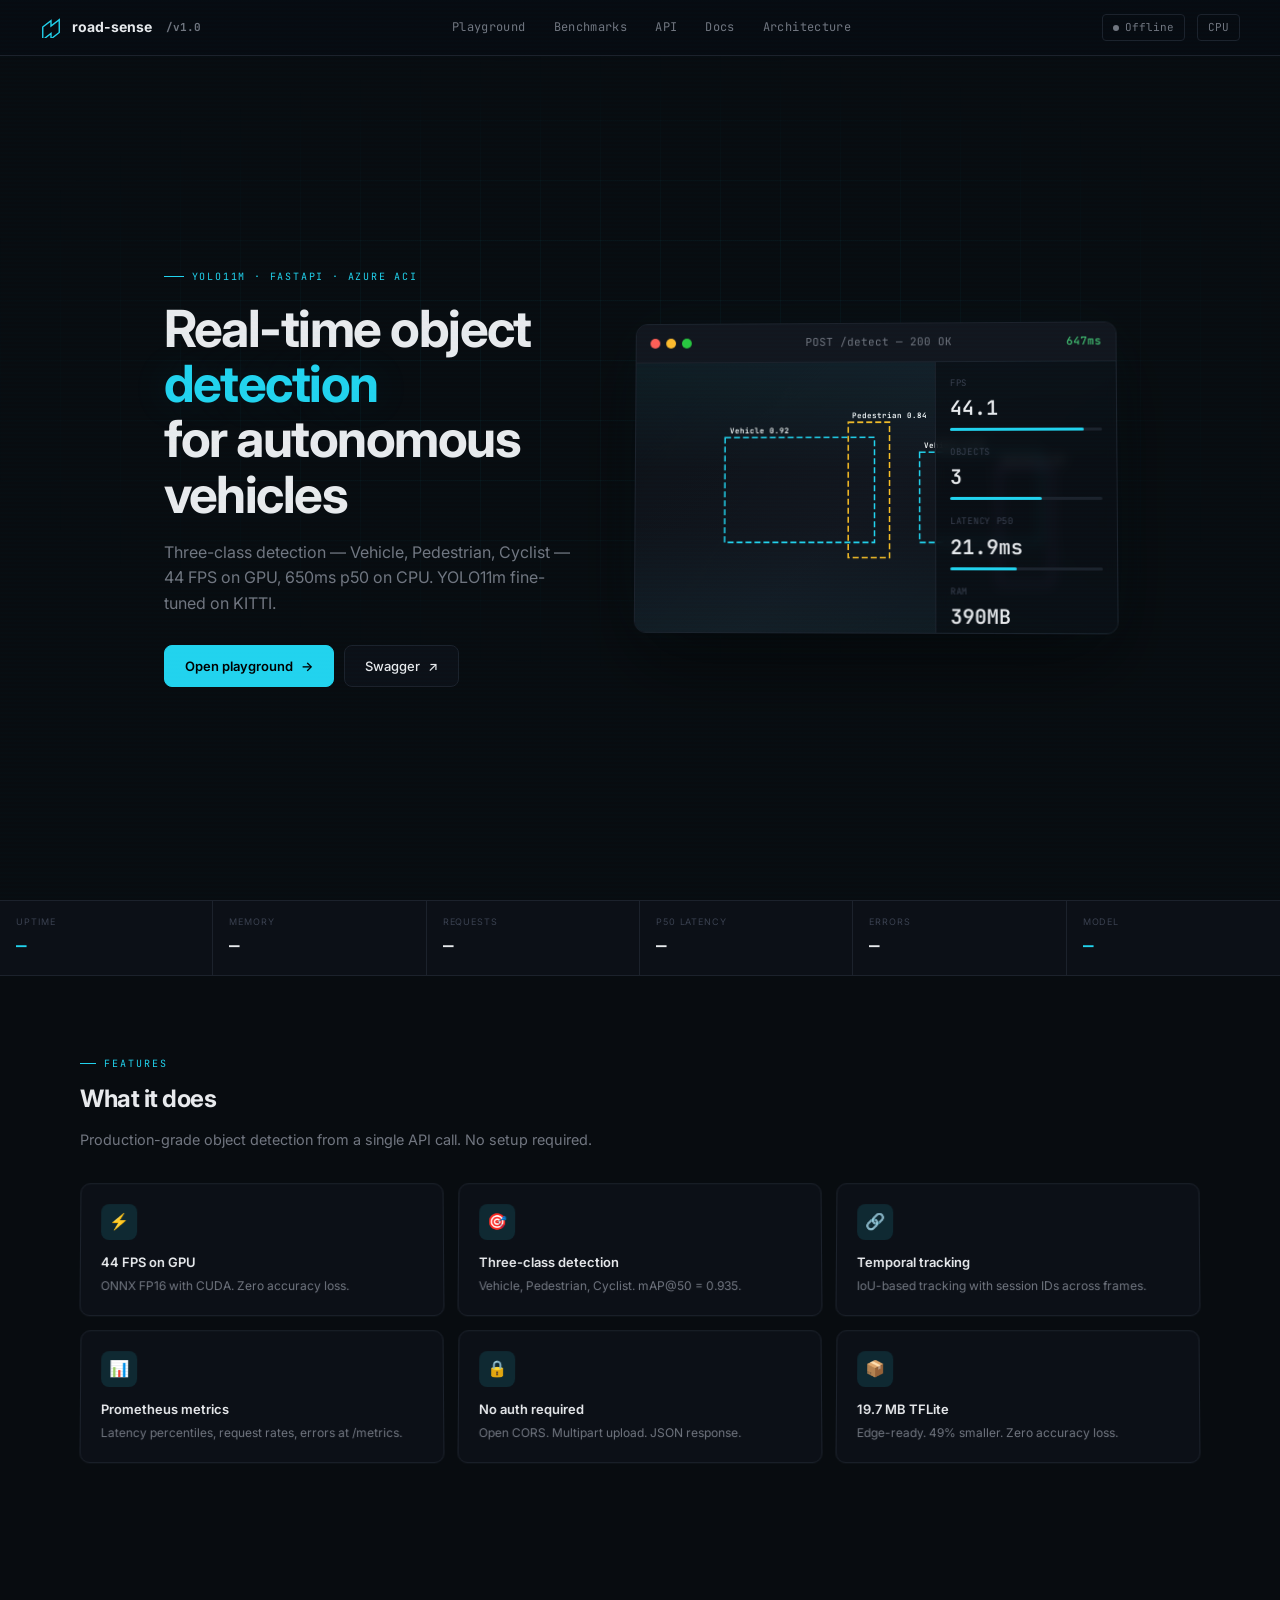
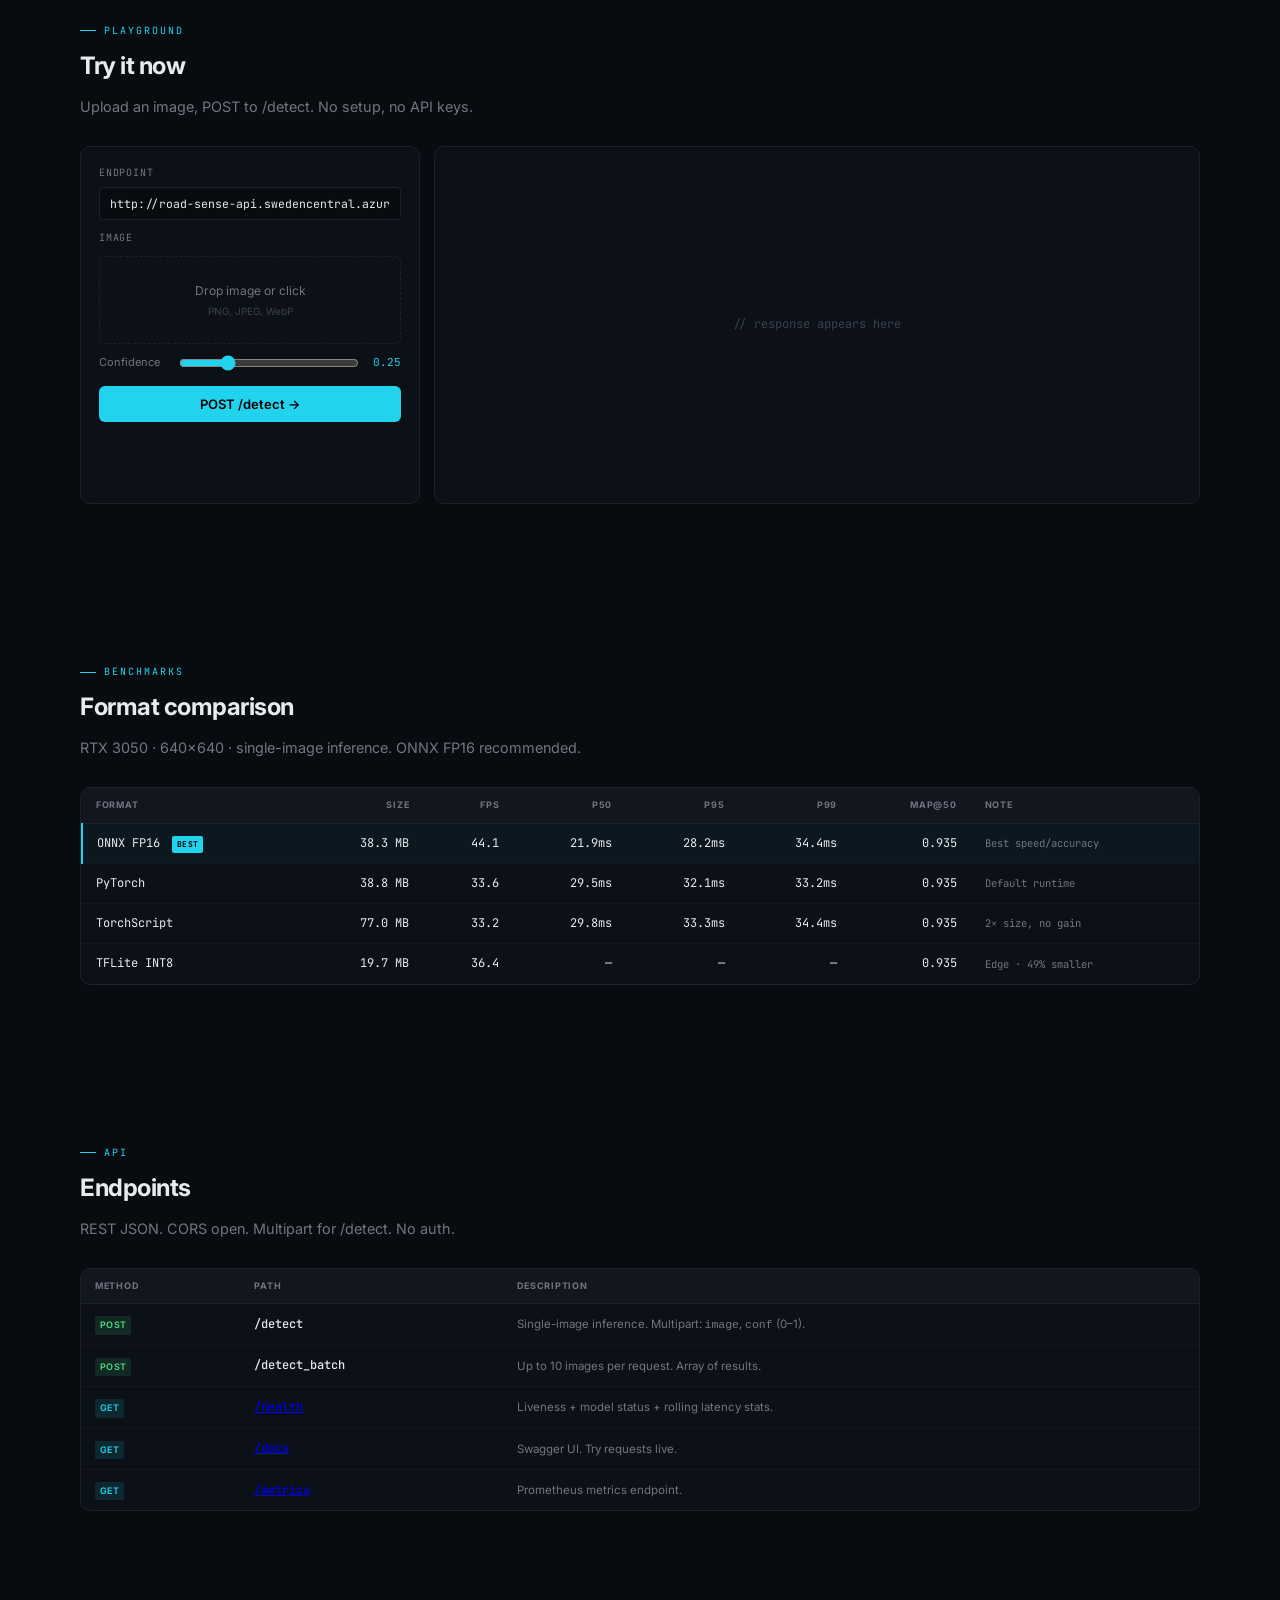
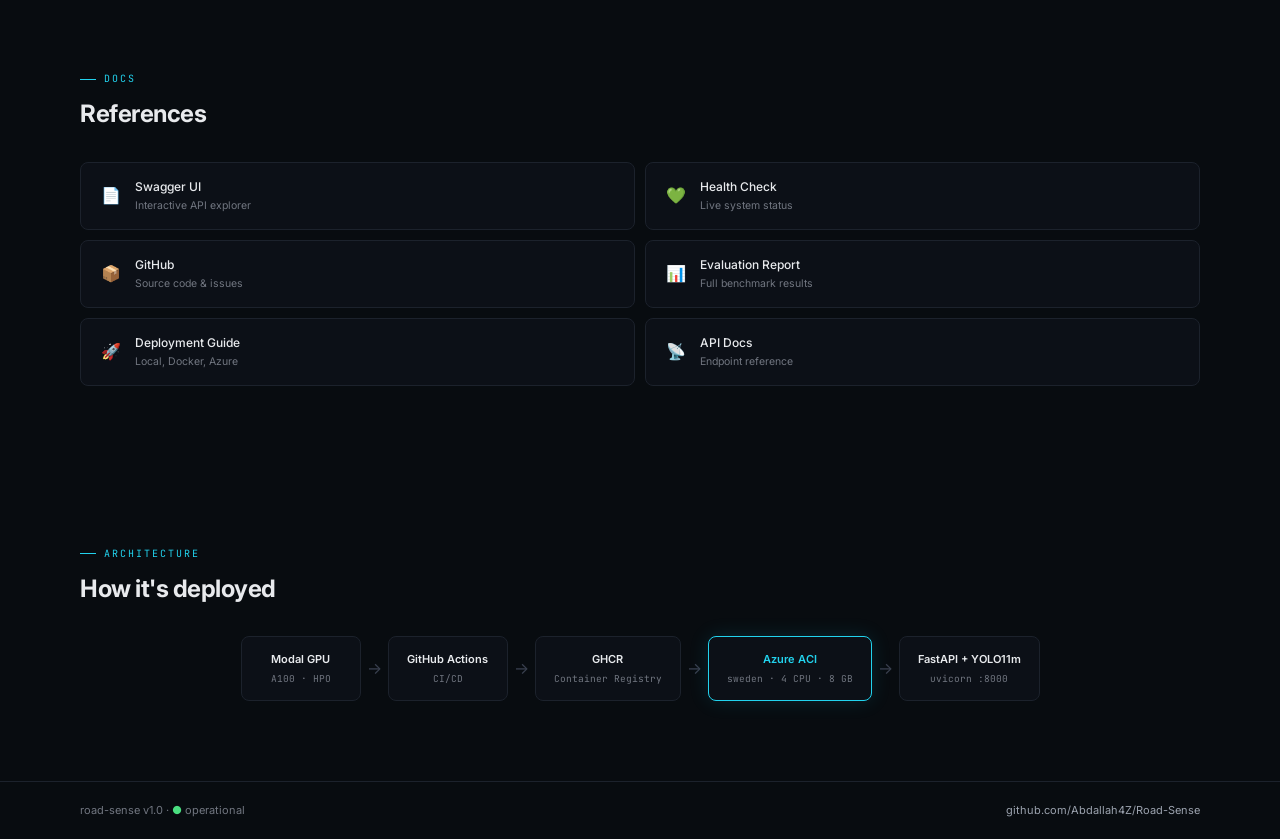
==== commit fca2aeb0: "fix: complete demo.html with playground JS, benchmarks, API docs, and scroll reveals" ====
--- a/presentation/demo.html
+++ b/presentation/demo.html
@@ -5,13 +5,13 @@
 <meta name="viewport" content="width=device-width, initial-scale=1.0">
 <title>road-sense — yolov11m detection api</title>
 <meta name="description" content="Real-time object detection API. YOLO11m. Vehicle, Pedestrian, Cyclist.">
-<meta name="theme-color" content="#080c12">
+<meta name="theme-color" content="#080c10">
 <link rel="preconnect" href="https://fonts.googleapis.com">
 <link href="https://fonts.googleapis.com/css2?family=JetBrains+Mono:wght@300;400;500;600;700&family=Inter:wght@300;400;500;600;700&display=swap" rel="stylesheet">
 <style>
 /* ===== DESIGN TOKENS ===== */
 :root {
-  --bg: #080c12;
+  --bg: #080c10;
   --bg1: #0c1017;
   --bg2: #12161e;
   --bg3: #181c26;
@@ -23,7 +23,6 @@
   --xdim: #3a4150;
   --cyan: #22d3ee;
   --cyan-dim: #22d3ee20;
-  --cyan-glow: 0 0 24px #22d3ee40;
   --green: #4ade80;
   --amber: #fbbf24;
   --red: #f87171;
@@ -611,4 +610,4 @@
 </script>
 
 </body>
-</html>
+</html>
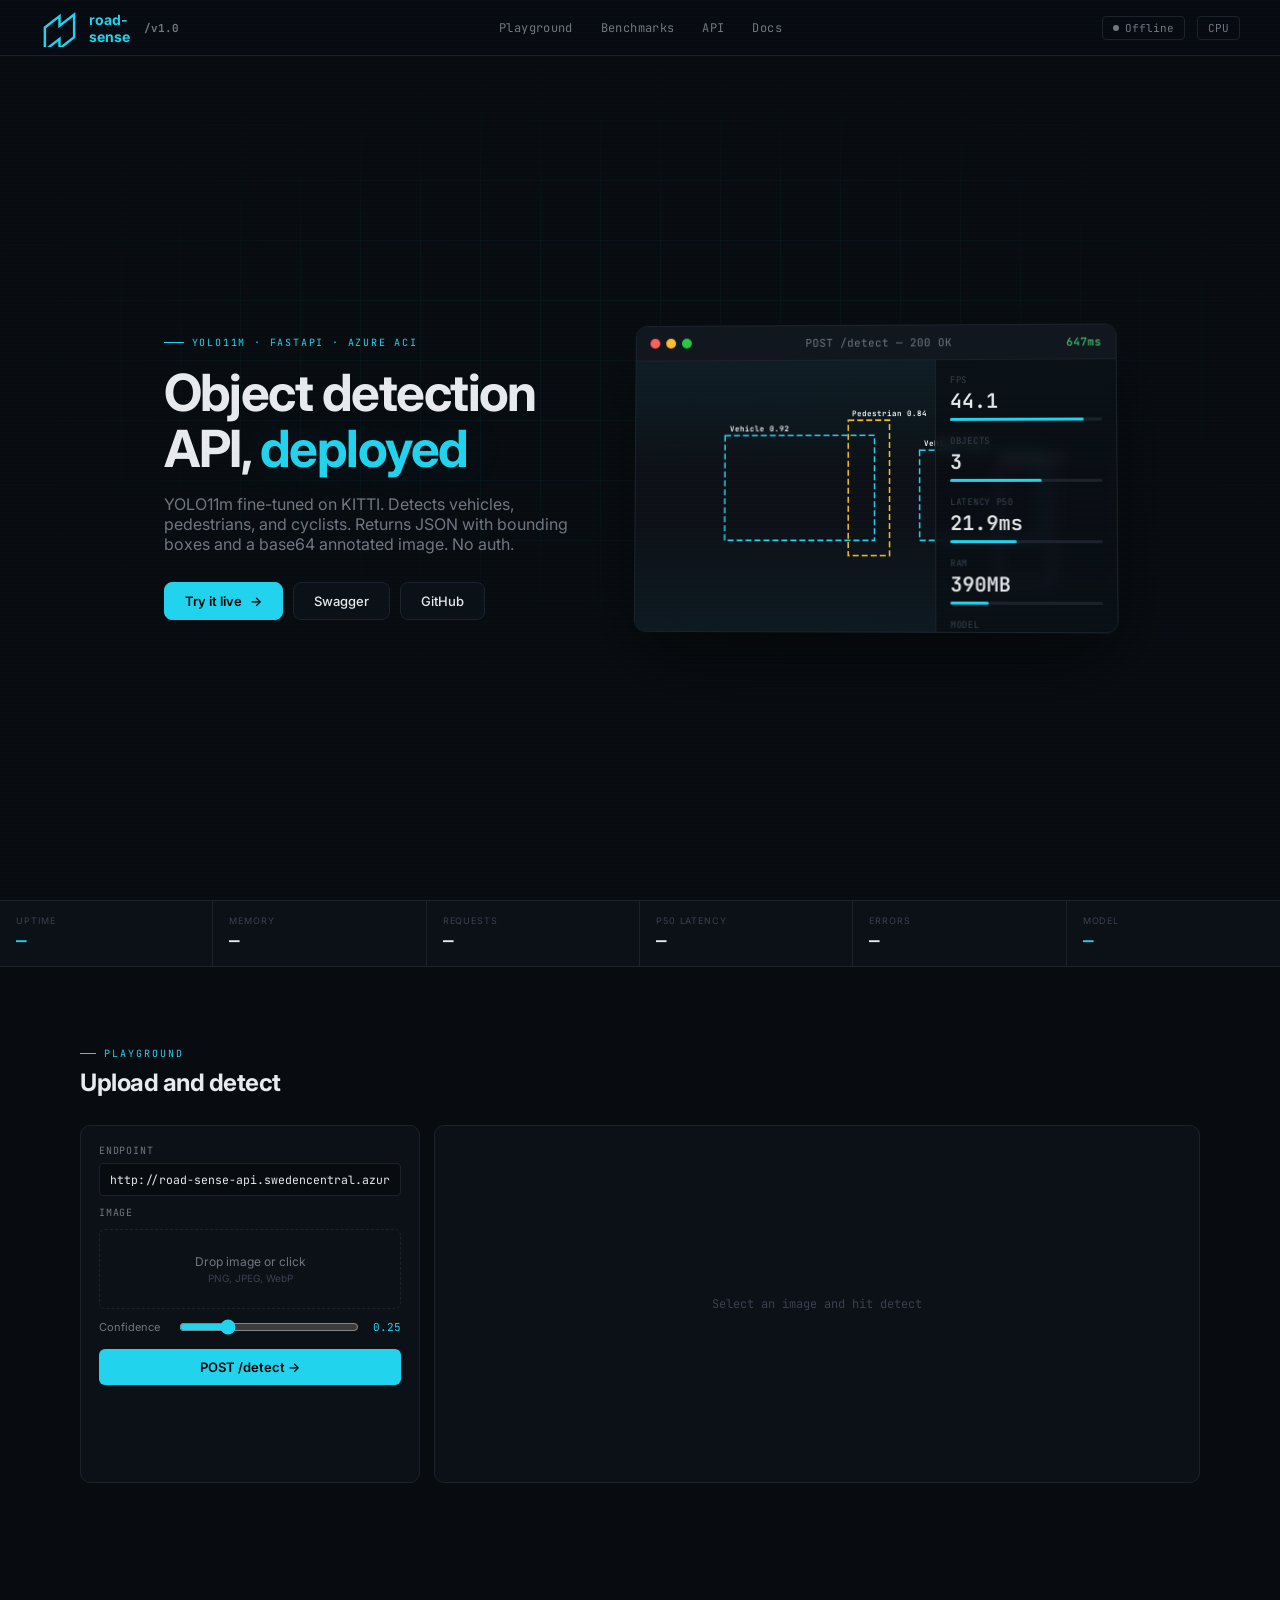
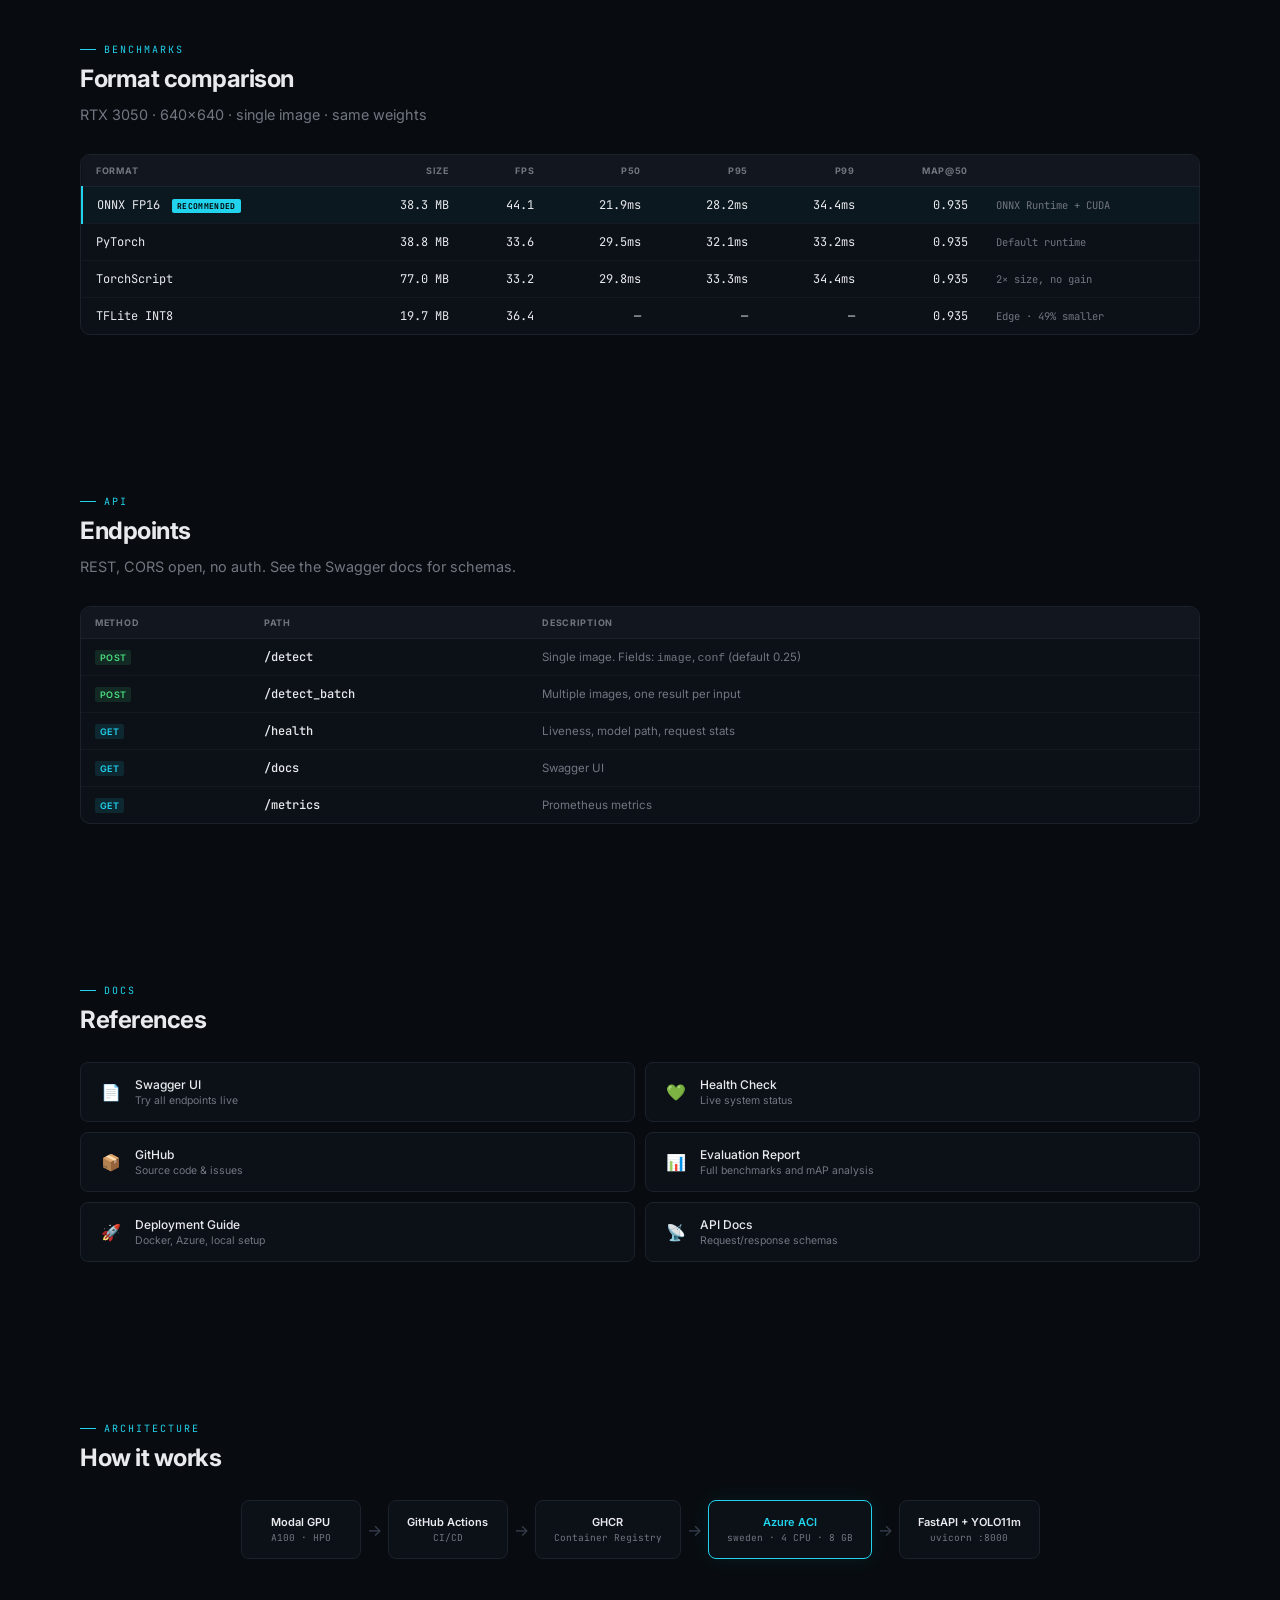
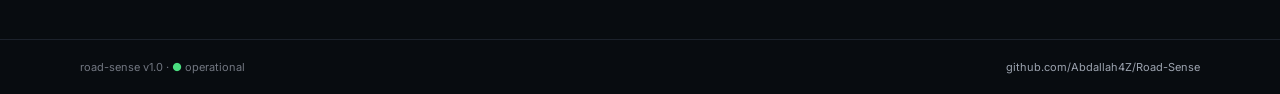
==== commit 5abf9226: "feat: rewrite landing page with clean dev-focused copy, remove AI slop" ====
--- a/presentation/demo.html
+++ b/presentation/demo.html
@@ -5,342 +5,216 @@
 <meta name="viewport" content="width=device-width, initial-scale=1.0">
 <title>road-sense — yolov11m detection api</title>
 <meta name="description" content="Real-time object detection API. YOLO11m. Vehicle, Pedestrian, Cyclist.">
-<meta name="theme-color" content="#080c10">
 <link rel="preconnect" href="https://fonts.googleapis.com">
 <link href="https://fonts.googleapis.com/css2?family=JetBrains+Mono:wght@300;400;500;600;700&family=Inter:wght@300;400;500;600;700&display=swap" rel="stylesheet">
 <style>
-/* ===== DESIGN TOKENS ===== */
 :root {
-  --bg: #080c10;
-  --bg1: #0c1017;
-  --bg2: #12161e;
-  --bg3: #181c26;
-  --line: #1c222c;
-  --line2: #15191f;
-  --text: #e8eaed;
-  --dim: #717680;
-  --mid: #9ca3af;
-  --xdim: #3a4150;
-  --cyan: #22d3ee;
-  --cyan-dim: #22d3ee20;
-  --green: #4ade80;
-  --amber: #fbbf24;
-  --red: #f87171;
-  --blue: #60a5fa;
-  --purple: #c084fc;
-  --mono: 'JetBrains Mono', ui-monospace, SFMono-Regular, monospace;
-  --sans: 'Inter', -apple-system, BlinkMacSystemFont, sans-serif;
+  --bg:#080c10; --bg1:#0c1017; --bg2:#12161e;
+  --line:#1c222c; --line2:#15191f;
+  --text:#e8eaed; --dim:#717680; --mid:#9ca3af; --xdim:#3a4150;
+  --cyan:#22d3ee; --green:#4ade80; --amber:#fbbf24; --red:#f87171;
+  --purple:#c084fc;
+  --mono:'JetBrains Mono',monospace; --sans:'Inter',-apple-system,sans-serif;
 }
-*, *::before, *::after { box-sizing: border-box; margin: 0; padding: 0; }
-*::selection { background: var(--cyan); color: #000; }
-html { scroll-behavior: smooth; }
-body {
-  font-family: var(--sans); color: var(--text); background: var(--bg);
-  overflow-x: hidden; font-size: 15px; line-height: 1.6;
-  -webkit-font-smoothing: antialiased;
-}
-
-/* ===== GRID BACKGROUND ===== */
-.grid-bg {
-  position: fixed; inset: 0; pointer-events: none; z-index: 0;
-  background-image:
-    linear-gradient(rgba(34,211,238,0.04) 1px, transparent 1px),
-    linear-gradient(90deg, rgba(34,211,238,0.04) 1px, transparent 1px);
-  background-size: 60px 60px;
-  mask-image: radial-gradient(ellipse 80% 50% at 50% 40%, black 30%, transparent 70%);
-  -webkit-mask-image: radial-gradient(ellipse 80% 50% at 50% 40%, black 30%, transparent 70%);
-}
-
-/* ===== SCANLINES ===== */
-body::after {
-  content: ''; position: fixed; inset: 0; pointer-events: none; z-index: 9999;
-  background: repeating-linear-gradient(0deg, transparent, transparent 2px, rgba(34,211,238,0.012) 2px, rgba(34,211,238,0.012) 4px);
-}
-
-/* ===== LAYOUT ===== */
-.shell { max-width: 1200px; margin: 0 auto; padding: 0 40px; position: relative; z-index: 1; }
-section { position: relative; z-index: 1; }
-
-/* ===== NAV ===== */
-.nav {
-  position: fixed; top: 0; left: 0; right: 0; z-index: 100;
-  height: 56px; display: flex; align-items: center; justify-content: space-between;
-  padding: 0 40px; border-bottom: 1px solid var(--line);
-  background: rgba(8,12,18,0.85); backdrop-filter: blur(16px); -webkit-backdrop-filter: blur(16px);
-}
-.nav-brand {
-  display: flex; align-items: center; gap: 10px;
-  text-decoration: none; color: var(--text);
-}
-.nav-brand svg { width: 22px; height: 22px; color: var(--cyan); }
-.nav-brand span { font-weight: 700; font-size: 14px; }
-.nav-brand .v { color: var(--dim); font-size: 11px; margin-left: 4px; font-family: var(--mono); }
-.nav-links { display: flex; gap: 28px; }
-.nav-links a {
-  font-size: 12px; color: var(--dim); text-decoration: none; font-family: var(--mono);
-  letter-spacing: 0.03em; transition: color 0.15s;
-}
-.nav-links a:hover { color: var(--text); }
-.nav-right { display: flex; align-items: center; gap: 12px; }
-.badge {
-  display: inline-flex; align-items: center; gap: 6px; padding: 4px 10px;
-  border-radius: 4px; font-size: 11px; font-family: var(--mono);
-  border: 1px solid var(--line); color: var(--dim);
-}
-.dot { width: 6px; height: 6px; border-radius: 50%; background: var(--green); box-shadow: 0 0 8px var(--green); animation: pulse 2s infinite; }
-.dot.off { background: var(--dim); box-shadow: none; animation: none; }
-@keyframes pulse { 0%,100%{opacity:1} 50%{opacity:.3} }
-
-/* ===== HERO ===== */
-.hero {
-  min-height: 100vh; display: flex; flex-direction: column; justify-content: center;
-  padding-top: 56px; position: relative; z-index: 1;
-}
-.hero-grid { display: grid; grid-template-columns: 1fr 1.15fr; gap: 50px; align-items: center; }
-.hero-text { max-width: 480px; }
-.hero-tag {
-  font-size: 10px; font-family: var(--mono); letter-spacing: 0.18em;
-  text-transform: uppercase; color: var(--cyan); margin-bottom: 16px;
-  display: flex; align-items: center; gap: 8px;
-}
-.hero-tag::before { content: ''; width: 20px; height: 1px; background: var(--cyan); }
-.hero-title {
-  font-size: clamp(2.2rem, 4vw, 3.4rem); font-weight: 700; line-height: 1.08;
-  letter-spacing: -0.03em; margin-bottom: 18px;
-}
-.hero-title .glow { color: var(--cyan); text-shadow: 0 0 40px var(--cyan-dim); }
-.hero-desc { font-size: 1rem; color: var(--dim); margin-bottom: 28px; max-width: 420px; }
-.hero-btns { display: flex; gap: 10px; flex-wrap: wrap; }
-.btn {
-  display: inline-flex; align-items: center; gap: 8px; padding: 10px 20px;
-  border-radius: 8px; font-size: 13px; font-weight: 500; border: 1px solid var(--line);
-  background: var(--bg1); color: var(--text); text-decoration: none; transition: all 0.15s;
-}
-.btn:hover { border-color: var(--cyan); color: var(--cyan); background: var(--bg2); }
-.btn-p { background: var(--cyan); color: #000; border-color: var(--cyan); font-weight: 600; }
-.btn-p:hover { background: #5de0f7; border-color: #5de0f7; }
-.arrow { transition: transform 0.15s; }
-.btn:hover .arrow { transform: translateX(3px); }
-
-/* ===== 3D HUD CARD ===== */
-.hud-wrap { perspective: 1200px; }
-.hud {
-  background: var(--bg1); border: 1px solid var(--line); border-radius: 12px;
-  overflow: hidden; position: relative;
-  transform: rotateX(2deg) rotateY(-2deg);
-  transform-origin: center center; transition: transform 0.35s ease-out;
-  box-shadow: 0 30px 80px rgba(0,0,0,0.5), 0 0 60px rgba(34,211,238,0.04);
-}
-.hud:hover { transform: rotateX(0deg) rotateY(0deg) scale(1.01); }
-.hud-bar {
-  display: flex; align-items: center; padding: 10px 14px;
-  border-bottom: 1px solid var(--line); background: var(--bg2); gap: 8px;
-}
-.hud-bar .dots { display: flex; gap: 6px; }
-.hud-bar .d { width: 10px; height: 10px; border-radius: 50%; }
-.hud-bar .d:nth-child(1) { background: #ff5f57; }
-.hud-bar .d:nth-child(2) { background: #febc2e; }
-.hud-bar .d:nth-child(3) { background: #28c840; }
-.hud-bar .title { flex: 1; text-align: center; font-size: 11px; color: var(--dim); font-family: var(--mono); }
-.hud-bar .status { font-size: 11px; color: var(--green); font-family: var(--mono); }
-
-/* Detection viewport */
-.viewport {
-  position: relative; width: 100%; aspect-ratio: 16/9;
-  background: #0d1117; overflow: hidden;
-}
-.viewport .scene {
-  position: absolute; inset: 0;
-  background: linear-gradient(135deg, #0d1117, #12161e, #0d1117);
-}
-.viewport svg { position: absolute; inset: 0; width: 100%; height: 100%; }
-.bbox { fill: none; stroke-width: 2; stroke-dasharray: 8 4; animation: draw 0.8s ease-out forwards; }
-.bbox-v { stroke: var(--cyan); }
-.bbox-p { stroke: var(--amber); }
-.bbox-c { stroke: var(--purple); }
-.bbox-lbl { font-family: var(--mono); font-size: 10px; fill: white; font-weight: 600; }
-@keyframes draw { from{stroke-dashoffset:200} to{stroke-dashoffset:0} }
-.scan {
-  position: absolute; inset: 0; pointer-events: none;
-  background: linear-gradient(180deg, rgba(34,211,238,0.06) 0%, transparent 40%, transparent 60%, rgba(34,211,238,0.04) 100%);
-  animation: scanMove 4s ease-in-out infinite alternate;
-}
-@keyframes scanMove { from{transform:translateY(-8px)} to{transform:translateY(8px)} }
-.hud-overlay {
-  position: absolute; top: 0; right: 0; bottom: 0; width: 180px;
-  background: rgba(8,12,18,0.75); backdrop-filter: blur(6px);
-  border-left: 1px solid var(--line); padding: 14px; font-family: var(--mono);
-  font-size: 10px; color: var(--dim);
-}
-.hud-overlay .m { margin-bottom: 14px; }
-.hud-overlay .m .l { font-size: 9px; color: var(--xdim); text-transform: uppercase; letter-spacing: 0.08em; margin-bottom: 2px; }
-.hud-overlay .m .v { font-size: 20px; color: var(--text); font-weight: 600; }
-.hud-overlay .m .bar { height: 3px; background: var(--line); border-radius: 2px; margin-top: 4px; }
-.hud-overlay .m .bar-f { height: 100%; background: var(--cyan); border-radius: 2px; }
-
-/* ===== STRIP ===== */
-.strip {
-  display: grid; grid-template-columns: repeat(6, 1fr);
-  border-top: 1px solid var(--line); border-bottom: 1px solid var(--line);
-  background: var(--bg1); position: relative; z-index: 1;
-}
-.strip-c { padding: 14px 16px; border-right: 1px solid var(--line); }
-.strip-c:last-child { border-right: none; }
-.strip-l { font-size: 9px; color: var(--xdim); text-transform: uppercase; letter-spacing: 0.1em; margin-bottom: 3px; }
-.strip-v { font-size: 1.1rem; font-weight: 600; font-family: var(--mono); font-variant-numeric: tabular-nums; }
-.strip-v.cyan { color: var(--cyan); }
-
-/* ===== SECTION ===== */
-.sec { padding: 80px 0; position: relative; z-index: 1; }
-.sec-lab {
-  font-size: 10px; font-family: var(--mono); letter-spacing: 0.2em;
-  text-transform: uppercase; color: var(--cyan); margin-bottom: 8px;
-  display: flex; align-items: center; gap: 8px;
-}
-.sec-lab::before { content: ''; width: 16px; height: 1px; background: var(--cyan); }
-.sec-title { font-size: 1.5rem; font-weight: 700; margin-bottom: 10px; letter-spacing: -0.02em; }
-.sec-desc { color: var(--dim); font-size: 0.9rem; max-width: 560px; line-height: 1.6; }
-
-/* ===== FEATURE CARDS ===== */
-.features { display: grid; grid-template-columns: repeat(3, 1fr); gap: 14px; margin-top: 32px; }
-.fcard {
-  background: var(--bg1); border: 1px solid var(--line); border-radius: 10px;
-  padding: 20px; transition: all 0.25s;
-  transform: perspective(600px) rotateX(1.5deg);
-}
-.fcard:hover {
-  border-color: rgba(34,211,238,0.3); transform: perspective(600px) rotateX(0deg) translateY(-3px);
-  box-shadow: 0 8px 30px rgba(34,211,238,0.06);
-}
-.fcard .ic {
-  width: 36px; height: 36px; border-radius: 8px; display: flex;
-  align-items: center; justify-content: center; margin-bottom: 12px;
-  background: var(--cyan-dim); color: var(--cyan); font-size: 16px;
-}
-.fcard h3 { font-size: 13px; font-weight: 600; margin-bottom: 4px; }
-.fcard p { font-size: 12px; color: var(--dim); line-height: 1.5; }
-
-/* ===== PLAYGROUND ===== */
-.pg { display: grid; grid-template-columns: 340px 1fr; gap: 14px; margin-top: 28px; }
-.pg-in, .pg-out { background: var(--bg1); border: 1px solid var(--line); border-radius: 10px; padding: 18px; }
-.pg-lab { font-size: 10px; font-family: var(--mono); letter-spacing: 0.08em; text-transform: uppercase; color: var(--dim); margin-bottom: 6px; }
-.pg-in input[type="text"] {
-  width: 100%; padding: 8px 10px; background: var(--bg); border: 1px solid var(--line);
-  border-radius: 4px; color: var(--text); font-family: var(--mono); font-size: 11.5px; outline: none;
-}
-.pg-in input:focus { border-color: var(--cyan); }
-.drop {
-  border: 1.5px dashed var(--line); border-radius: 6px; padding: 24px; text-align: center;
-  cursor: pointer; transition: all 0.15s; margin-top: 10px;
-}
-.drop:hover { border-color: var(--cyan); background: rgba(34,211,238,0.02); }
-.drop p { font-size: 12px; color: var(--dim); }
-.drop .h { font-size: 10px; color: var(--xdim); margin-top: 3px; }
-.crow { display: flex; align-items: center; gap: 10px; margin-top: 10px; }
-.crow label { font-size: 11px; color: var(--dim); min-width: 70px; }
-.crow input[type="range"] { flex: 1; accent-color: var(--cyan); }
-.crow .cv { font-family: var(--mono); font-size: 11px; color: var(--cyan); min-width: 32px; text-align: right; }
-.btn-go {
-  width: 100%; padding: 10px; margin-top: 14px; font-size: 13px;
-  background: var(--cyan); color: #000; border: none; border-radius: 6px;
-  font-weight: 600; cursor: pointer; font-family: inherit; transition: all 0.15s;
-}
-.btn-go:hover { background: #5de0f7; }
-.btn-go:disabled { opacity: 0.4; cursor: not-allowed; }
-.pg-empty { display: flex; align-items: center; justify-content: center; height: 100%; color: var(--xdim); font-family: var(--mono); font-size: 12px; min-height: 320px; }
-.pg-load { display: flex; align-items: center; justify-content: center; gap: 8px; height: 100%; color: var(--cyan); min-height: 320px; }
-.pg-load::before { content:''; width:14px; height:14px; border:2px solid var(--cyan); border-top-color:transparent; border-radius:50%; animation: spin 0.7s linear infinite; }
-@keyframes spin { to{transform:rotate(360deg)} }
-.pg-res { display: none; }
-.pg-res.on { display: block; }
-.pg-met { display: grid; grid-template-columns: repeat(3,1fr); gap: 10px; margin-bottom: 10px; }
-.pg-m { background: var(--bg2); border-radius: 6px; padding: 10px; text-align: center; }
-.pg-m .v { font-size: 18px; font-weight: 700; font-family: var(--mono); }
-.pg-m .l { font-size: 9px; color: var(--dim); text-transform: uppercase; letter-spacing: 0.08em; margin-top: 3px; }
-.pg-img { background: var(--bg2); border-radius: 6px; padding: 3px; max-height: 260px; overflow: hidden; margin-bottom: 10px; }
-.pg-img img { max-width: 100%; max-height: 254px; border-radius: 3px; }
-.pg-tbl { width: 100%; border-collapse: collapse; font-size: 11px; }
-.pg-tbl th { text-align: left; padding: 6px 8px; background: var(--bg2); color: var(--dim); font-size: 9px; text-transform: uppercase; letter-spacing: 0.06em; border-bottom: 1px solid var(--line); }
-.pg-tbl td { padding: 4px 8px; border-bottom: 1px solid var(--line2); }
-.pg-tbl .cls { color: var(--cyan); font-weight: 500; }
-.pg-tbl .cn { color: var(--amber); font-family: var(--mono); }
-.pg-tbl .bx { color: var(--xdim); font-family: var(--mono); font-size: 10px; }
-.pg-err { padding: 8px 10px; background: rgba(248,113,113,0.08); border: 1px solid rgba(248,113,113,0.2); border-radius: 4px; color: var(--red); font-size: 11px; }
-
-/* ===== BENCH ===== */
-.bench { border: 1px solid var(--line); background: var(--bg1); border-radius: 10px; overflow: hidden; margin-top: 28px; }
-.bench table { width: 100%; border-collapse: collapse; font-size: 12px; }
-.bench th { text-align: left; padding: 10px 14px; background: var(--bg2); font-size: 9px; text-transform: uppercase; letter-spacing: 0.08em; color: var(--dim); border-bottom: 1px solid var(--line); }
-.bench td { padding: 10px 14px; border-bottom: 1px solid var(--line2); font-family: var(--mono); font-size: 12px; }
-.bench tr:last-child td { border-bottom: none; }
-.bench .n { text-align: right; font-variant-numeric: tabular-nums; }
-.bench .win { background: rgba(34,211,238,0.04); }
-.bench .win td:first-child { border-left: 2px solid var(--cyan); }
-.bench .tag { display:inline-block; padding:2px 5px; background:var(--cyan); color:#000; font-size:8px; font-weight:700; letter-spacing:0.04em; margin-left:5px; border-radius:2px; }
-.bench .s { color: var(--dim); font-size: 10.5px; }
-
-/* ===== API TABLE ===== */
-.api { border: 1px solid var(--line); background: var(--bg1); border-radius: 10px; overflow: hidden; margin-top: 28px; }
-.api table { width: 100%; border-collapse: collapse; font-size: 12px; }
-.api th { text-align: left; padding: 10px 14px; background: var(--bg2); font-size: 9px; text-transform: uppercase; letter-spacing: 0.08em; color: var(--dim); border-bottom: 1px solid var(--line); }
-.api td { padding: 10px 14px; border-bottom: 1px solid var(--line2); }
-.api tr:last-child td { border-bottom: none; }
-.mg { display:inline-block; padding:2px 5px; background:rgba(34,211,238,0.12); color:var(--cyan); font-size:9px; font-weight:600; letter-spacing:0.04em; border-radius:2px; }
-.mp { display:inline-block; padding:2px 5px; background:rgba(74,222,128,0.12); color:var(--green); font-size:9px; font-weight:600; letter-spacing:0.04em; border-radius:2px; }
-.api .pa { font-family: var(--mono); font-weight: 500; }
-.api a.pa:hover { color: var(--cyan); }
-.api .ds { color: var(--dim); font-size: 11.5px; }
-
-/* ===== DOCS ===== */
-.docs { display: grid; grid-template-columns: repeat(2, 1fr); gap: 10px; margin-top: 28px; }
-.doc {
-  background: var(--bg1); border: 1px solid var(--line); border-radius: 8px;
-  padding: 14px 16px; display: flex; align-items: center; gap: 10px;
-  text-decoration: none; color: var(--text); transition: all 0.15s;
-}
-.doc:hover { border-color: rgba(34,211,238,0.3); }
-.doc .ic { font-size: 16px; width: 28px; text-align: center; }
-.doc .nm { font-size: 12px; font-weight: 500; }
-.doc .dt { font-size: 10.5px; color: var(--dim); margin-top: 2px; }
-
-/* ===== ARCH ===== */
-.arch { display: flex; align-items: center; justify-content: center; gap: 6px; margin-top: 28px; flex-wrap: wrap; }
-.an { background: var(--bg1); border: 1px solid var(--line); border-radius: 8px; padding: 14px 18px; text-align: center; min-width: 120px; transition: all 0.2s; }
-.an:hover { border-color: rgba(34,211,238,0.3); transform: translateY(-2px); }
-.an .l { font-size: 11px; font-weight: 600; }
-.an .s { font-size: 9.5px; color: var(--dim); margin-top: 2px; font-family: var(--mono); }
-.an.hi { border-color: var(--cyan); box-shadow: 0 0 20px var(--cyan-dim); }
-.an.hi .l { color: var(--cyan); }
-.aa { color: var(--xdim); font-size: 16px; }
-
-/* ===== FOOTER ===== */
-.footer { border-top: 1px solid var(--line); padding: 20px 0; position: relative; z-index: 1; font-size: 11px; color: var(--dim); }
-.footer-in { display: flex; justify-content: space-between; align-items: center; }
-.footer-in a { color: var(--mid); text-decoration: none; }
-.footer-in a:hover { color: var(--cyan); }
-.footer-in .ok { color: var(--green); }
-
-/* ===== SCROLL REVEAL ===== */
-.reveal { opacity: 0; transform: translateY(24px); transition: opacity 0.5s ease, transform 0.5s ease; }
-.reveal.vis { opacity: 1; transform: translateY(0); }
-
-/* ===== RESPONSIVE ===== */
-@media (max-width: 900px) {
-  .hero-grid { grid-template-columns: 1fr; }
-  .features { grid-template-columns: 1fr; }
-  .pg { grid-template-columns: 1fr; }
-  .docs { grid-template-columns: 1fr; }
-  .strip { grid-template-columns: repeat(3, 1fr); }
-  .nav-links { display: none; }
-}
-@media (max-width: 600px) { .strip { grid-template-columns: repeat(2, 1fr); } }
+*{box-sizing:border-box;margin:0;padding:0}
+*::selection{background:var(--cyan);color:#000}
+html{scroll-behavior:smooth}
+body{font-family:var(--sans);color:var(--text);background:var(--bg);overflow-x:hidden;font-size:15px}
+a{color:inherit;text-decoration:none}
+a:hover{color:var(--cyan)}
+button{font-family:inherit;background:none;border:0;color:inherit;cursor:pointer}
+
+/* Grid background */
+.grid-bg{position:fixed;inset:0;pointer-events:none;z-index:0;
+  background-image:linear-gradient(rgba(34,211,238,0.04) 1px,transparent 1px),linear-gradient(90deg,rgba(34,211,238,0.04) 1px,transparent 1px);
+  background-size:60px 60px;
+  mask-image:radial-gradient(ellipse 80% 50% at 50% 40%,black 30%,transparent 70%);
+  -webkit-mask-image:radial-gradient(ellipse 80% 50% at 50% 40%,black 30%,transparent 70%)}
+
+/* Scanlines */
+body::after{content:'';position:fixed;inset:0;pointer-events:none;z-index:9999;
+  background:repeating-linear-gradient(0deg,transparent,transparent 2px,rgba(34,211,238,0.012) 2px,rgba(34,211,238,0.012) 4px)}
+
+.shell{max-width:1200px;margin:0 auto;padding:0 40px;position:relative;z-index:1}
+section{position:relative;z-index:1}
+
+/* Nav */
+.nav{position:fixed;top:0;left:0;right:0;z-index:100;height:56px;display:flex;align-items:center;justify-content:space-between;padding:0 40px;border-bottom:1px solid var(--line);background:rgba(8,12,18,0.85);backdrop-filter:blur(16px);-webkit-backdrop-filter:blur(16px)}
+.nav-brand{display:flex;align-items:center;gap:10px;font-weight:700;font-size:14px;color:var(--cyan)}
+.nav-brand span{font-weight:700}
+.nav-brand .v{color:var(--dim);font-size:11px;margin-left:4px;font-family:var(--mono)}
+.nav-links{display:flex;gap:28px}
+.nav-links a{font-size:12px;color:var(--dim);text-decoration:none;font-family:var(--mono);letter-spacing:0.03em;transition:color .15s}
+.nav-links a:hover{color:var(--text)}
+.nav-right{display:flex;align-items:center;gap:12px}
+.badge{display:inline-flex;align-items:center;gap:6px;padding:4px 10px;border-radius:4px;font-size:11px;font-family:var(--mono);border:1px solid var(--line);color:var(--dim)}
+.dot{width:6px;height:6px;border-radius:50%;background:var(--green);box-shadow:0 0 8px var(--green);animation:pulse 2s infinite}
+.dot.off{background:var(--dim);box-shadow:none;animation:none}
+@keyframes pulse{0%,100%{opacity:1}50%{opacity:.3}}
+
+/* Hero */
+.hero{min-height:100vh;display:flex;flex-direction:column;justify-content:center;padding-top:56px;position:relative;z-index:1}
+.hero-grid{display:grid;grid-template-columns:1fr 1.15fr;gap:50px;align-items:center}
+.hero-text{max-width:480px}
+.hero-tag{font-size:10px;font-family:var(--mono);letter-spacing:0.18em;text-transform:uppercase;color:var(--cyan);margin-bottom:16px;display:flex;align-items:center;gap:8px}
+.hero-tag::before{content:'';width:20px;height:1px;background:var(--cyan)}
+.hero-title{font-size:clamp(2.2rem,4vw,3.4rem);font-weight:700;line-height:1.08;letter-spacing:-0.03em;margin-bottom:18px}
+.hero-title .glow{color:var(--cyan);text-shadow:0 0 40px #22d3ee20}
+.hero-desc{font-size:1rem;color:var(--dim);margin-bottom:28px;max-width:420px}
+.hero-btns{display:flex;gap:10px;flex-wrap:wrap}
+.btn{display:inline-flex;align-items:center;gap:8px;padding:10px 20px;border-radius:8px;font-size:13px;font-weight:500;border:1px solid var(--line);background:var(--bg1);color:var(--text);transition:all .15s}
+.btn:hover{border-color:var(--cyan);color:var(--cyan);background:var(--bg2)}
+.btn-p{background:var(--cyan);color:#000;border-color:var(--cyan);font-weight:600}
+.btn-p:hover{background:#5de0f7;border-color:#5de0f7}
+.arrow{transition:transform .15s}
+.btn:hover .arrow{transform:translateX(3px)}
+
+/* 3D HUD */
+.hud-wrap{perspective:1200px}
+.hud{background:var(--bg1);border:1px solid var(--line);border-radius:12px;overflow:hidden;position:relative;transform:rotateX(2deg) rotateY(-2deg);transform-origin:center center;transition:transform .35s ease-out;box-shadow:0 30px 80px rgba(0,0,0,0.5)}
+.hud:hover{transform:rotateX(0deg) rotateY(0deg) scale(1.01)}
+.hud-bar{display:flex;align-items:center;padding:10px 14px;border-bottom:1px solid var(--line);background:var(--bg2);gap:8px}
+.hud-bar .dots{display:flex;gap:6px}
+.hud-bar .d{width:10px;height:10px;border-radius:50%}
+.hud-bar .d:nth-child(1){background:#ff5f57}
+.hud-bar .d:nth-child(2){background:#febc2e}
+.hud-bar .d:nth-child(3){background:#28c840}
+.hud-bar .title{flex:1;text-align:center;font-size:11px;color:var(--dim);font-family:var(--mono)}
+.hud-bar .status{font-size:11px;color:var(--green);font-family:var(--mono)}
+.viewport{position:relative;width:100%;aspect-ratio:16/9;background:#0d1117;overflow:hidden}
+.viewport svg{position:absolute;inset:0;width:100%;height:100%}
+.bbox{fill:none;stroke-width:2;stroke-dasharray:8 4;animation:draw .8s ease-out forwards}
+.bbox-v{stroke:var(--cyan)} .bbox-p{stroke:var(--amber)} .bbox-c{stroke:var(--purple)}
+.bbox-lbl{font-family:var(--mono);font-size:10px;fill:white;font-weight:600}
+@keyframes draw{from{stroke-dashoffset:200}to{stroke-dashoffset:0}}
+.scan{position:absolute;inset:0;pointer-events:none;background:linear-gradient(180deg,rgba(34,211,238,0.06)0%,transparent 40%,transparent 60%,rgba(34,211,238,0.04)100%);animation:scanMove 4s ease-in-out infinite alternate}
+@keyframes scanMove{from{transform:translateY(-8px)}to{transform:translateY(8px)}}
+.hud-overlay{position:absolute;top:0;right:0;bottom:0;width:180px;background:rgba(8,12,18,0.75);backdrop-filter:blur(6px);border-left:1px solid var(--line);padding:14px;font-family:var(--mono);font-size:10px;color:var(--dim)}
+.hud-overlay .m{margin-bottom:14px}
+.hud-overlay .m .l{font-size:9px;color:var(--xdim);text-transform:uppercase;letter-spacing:.08em;margin-bottom:2px}
+.hud-overlay .m .v{font-size:20px;color:var(--text);font-weight:600}
+.hud-overlay .m .bar{height:3px;background:var(--line);border-radius:2px;margin-top:4px}
+.hud-overlay .m .bar-f{height:100%;background:var(--cyan);border-radius:2px}
+
+/* Strip */
+.strip{display:grid;grid-template-columns:repeat(6,1fr);border-top:1px solid var(--line);border-bottom:1px solid var(--line);background:var(--bg1);position:relative;z-index:1}
+.strip-c{padding:14px 16px;border-right:1px solid var(--line)}
+.strip-c:last-child{border-right:none}
+.strip-l{font-size:9px;color:var(--xdim);text-transform:uppercase;letter-spacing:.1em;margin-bottom:3px}
+.strip-v{font-size:1.1rem;font-weight:600;font-family:var(--mono);font-variant-numeric:tabular-nums}
+.strip-v.cyan{color:var(--cyan)}
+
+/* Section */
+.sec{padding:80px 0;position:relative;z-index:1}
+.sec-lab{font-size:10px;font-family:var(--mono);letter-spacing:.2em;text-transform:uppercase;color:var(--cyan);margin-bottom:8px;display:flex;align-items:center;gap:8px}
+.sec-lab::before{content:'';width:16px;height:1px;background:var(--cyan)}
+.sec-title{font-size:1.5rem;font-weight:700;margin-bottom:10px;letter-spacing:-.02em}
+.sec-desc{color:var(--dim);font-size:.9rem;max-width:560px;line-height:1.6}
+
+/* Features */
+.features{display:grid;grid-template-columns:repeat(3,1fr);gap:14px;margin-top:32px}
+.fcard{background:var(--bg1);border:1px solid var(--line);border-radius:10px;padding:20px;transition:all .25s;transform:perspective(600px) rotateX(1.5deg)}
+.fcard:hover{border-color:rgba(34,211,238,.3);transform:perspective(600px) rotateX(0deg) translateY(-3px);box-shadow:0 8px 30px rgba(34,211,238,.06)}
+.fcard .ic{width:36px;height:36px;border-radius:8px;display:flex;align-items:center;justify-content:center;margin-bottom:12px;background:rgba(34,211,238,.08);color:var(--cyan);font-size:16px}
+.fcard h3{font-size:13px;font-weight:600;margin-bottom:4px}
+.fcard p{font-size:12px;color:var(--dim);line-height:1.5}
+
+/* Playground */
+.pg{display:grid;grid-template-columns:340px 1fr;gap:14px;margin-top:28px}
+.pg-in,.pg-out{background:var(--bg1);border:1px solid var(--line);border-radius:10px;padding:18px}
+.pg-lab{font-size:10px;font-family:var(--mono);letter-spacing:.08em;text-transform:uppercase;color:var(--dim);margin-bottom:6px}
+.pg-in input[type="text"]{width:100%;padding:8px 10px;background:var(--bg);border:1px solid var(--line);border-radius:4px;color:var(--text);font-family:var(--mono);font-size:11.5px;outline:none}
+.pg-in input:focus{border-color:var(--cyan)}
+.drop{border:1.5px dashed var(--line);border-radius:6px;padding:24px;text-align:center;cursor:pointer;transition:all .15s;margin-top:10px}
+.drop:hover{border-color:var(--cyan);background:rgba(34,211,238,.02)}
+.drop p{font-size:12px;color:var(--dim)} .drop .h{font-size:10px;color:var(--xdim);margin-top:3px}
+.crow{display:flex;align-items:center;gap:10px;margin-top:10px}
+.crow label{font-size:11px;color:var(--dim);min-width:70px}
+.crow input[type="range"]{flex:1;accent-color:var(--cyan)}
+.crow .cv{font-family:var(--mono);font-size:11px;color:var(--cyan);min-width:32px;text-align:right}
+.btn-go{width:100%;padding:10px;margin-top:14px;font-size:13px;background:var(--cyan);color:#000;border:none;border-radius:6px;font-weight:600;cursor:pointer;font-family:inherit;transition:all .15s}
+.btn-go:hover{background:#5de0f7}
+.btn-go:disabled{opacity:.4;cursor:not-allowed}
+.pg-empty{display:flex;align-items:center;justify-content:center;height:100%;color:var(--xdim);font-family:var(--mono);font-size:12px;min-height:320px}
+.pg-load{display:flex;align-items:center;justify-content:center;gap:8px;height:100%;color:var(--cyan);min-height:320px}
+.pg-load::before{content:'';width:14px;height:14px;border:2px solid var(--cyan);border-top-color:transparent;border-radius:50%;animation:spin .7s linear infinite}
+@keyframes spin{to{transform:rotate(360deg)}}
+.pg-res{display:none} .pg-res.on{display:block}
+.pg-met{display:grid;grid-template-columns:repeat(3,1fr);gap:10px;margin-bottom:10px}
+.pg-m{background:var(--bg2);border-radius:6px;padding:10px;text-align:center}
+.pg-m .v{font-size:18px;font-weight:700;font-family:var(--mono)}
+.pg-m .l{font-size:9px;color:var(--dim);text-transform:uppercase;letter-spacing:.08em;margin-top:3px}
+.pg-img{background:var(--bg2);border-radius:6px;padding:3px;max-height:260px;overflow:hidden;margin-bottom:10px}
+.pg-img img{max-width:100%;max-height:254px;border-radius:3px}
+.pg-tbl{width:100%;border-collapse:collapse;font-size:11px}
+.pg-tbl th{text-align:left;padding:6px 8px;background:var(--bg2);color:var(--dim);font-size:9px;text-transform:uppercase;letter-spacing:.06em;border-bottom:1px solid var(--line)}
+.pg-tbl td{padding:4px 8px;border-bottom:1px solid var(--line2)}
+.pg-tbl .cls{color:var(--cyan);font-weight:500}
+.pg-tbl .cn{color:var(--amber);font-family:var(--mono)}
+.pg-tbl .bx{color:var(--xdim);font-family:var(--mono);font-size:10px}
+.pg-err{padding:8px 10px;background:rgba(248,113,113,.08);border:1px solid rgba(248,113,113,.2);border-radius:4px;color:var(--red);font-size:11px}
+
+/* Bench */
+.bench{border:1px solid var(--line);background:var(--bg1);border-radius:10px;overflow:hidden;margin-top:28px}
+.bench table{width:100%;border-collapse:collapse;font-size:12px}
+.bench th{text-align:left;padding:10px 14px;background:var(--bg2);font-size:9px;text-transform:uppercase;letter-spacing:.08em;color:var(--dim);border-bottom:1px solid var(--line)}
+.bench td{padding:10px 14px;border-bottom:1px solid var(--line2);font-family:var(--mono);font-size:12px}
+.bench tr:last-child td{border-bottom:none}
+.bench .n{text-align:right;font-variant-numeric:tabular-nums}
+.bench .win{background:rgba(34,211,238,.04)}
+.bench .win td:first-child{border-left:2px solid var(--cyan)}
+.bench .tag{display:inline-block;padding:2px 5px;background:var(--cyan);color:#000;font-size:8px;font-weight:700;letter-spacing:.04em;margin-left:5px;border-radius:2px}
+.bench .s{color:var(--dim);font-size:10.5px}
+
+/* API */
+.api{border:1px solid var(--line);background:var(--bg1);border-radius:10px;overflow:hidden;margin-top:28px}
+.api table{width:100%;border-collapse:collapse;font-size:12px}
+.api th{text-align:left;padding:10px 14px;background:var(--bg2);font-size:9px;text-transform:uppercase;letter-spacing:.08em;color:var(--dim);border-bottom:1px solid var(--line)}
+.api td{padding:10px 14px;border-bottom:1px solid var(--line2)}
+.api tr:last-child td{border-bottom:none}
+.mg{display:inline-block;padding:2px 5px;background:rgba(34,211,238,.12);color:var(--cyan);font-size:9px;font-weight:600;letter-spacing:.04em;border-radius:2px}
+.mp{display:inline-block;padding:2px 5px;background:rgba(74,222,128,.12);color:var(--green);font-size:9px;font-weight:600;letter-spacing:.04em;border-radius:2px}
+.api .pa{font-family:var(--mono);font-weight:500}
+.api a.pa:hover{color:var(--cyan)}
+.api .ds{color:var(--dim);font-size:11.5px}
+
+/* Docs */
+.docs{display:grid;grid-template-columns:repeat(2,1fr);gap:10px;margin-top:28px}
+.doc{background:var(--bg1);border:1px solid var(--line);border-radius:8px;padding:14px 16px;display:flex;align-items:center;gap:10px;text-decoration:none;color:var(--text);transition:all .15s}
+.doc:hover{border-color:rgba(34,211,238,.3)}
+.doc .ic{font-size:16px;width:28px;text-align:center}
+.doc .nm{font-size:12px;font-weight:500}
+.doc .dt{font-size:10.5px;color:var(--dim);margin-top:2px}
+
+/* Arch */
+.arch{display:flex;align-items:center;justify-content:center;gap:6px;margin-top:28px;flex-wrap:wrap}
+.an{background:var(--bg1);border:1px solid var(--line);border-radius:8px;padding:14px 18px;text-align:center;min-width:120px;transition:all .2s}
+.an:hover{border-color:rgba(34,211,238,.3);transform:translateY(-2px)}
+.an .l{font-size:11px;font-weight:600}
+.an .s{font-size:9.5px;color:var(--dim);margin-top:2px;font-family:var(--mono)}
+.an.hi{border-color:var(--cyan);box-shadow:0 0 20px rgba(34,211,238,.08)}
+.an.hi .l{color:var(--cyan)}
+.aa{color:var(--xdim);font-size:16px}
+
+/* Footer */
+.footer{border-top:1px solid var(--line);padding:20px 0;position:relative;z-index:1;font-size:11px;color:var(--dim)}
+.footer-in{display:flex;justify-content:space-between;align-items:center}
+.footer-in a{color:var(--mid);text-decoration:none}
+.footer-in a:hover{color:var(--cyan)}
+.footer-in .ok{color:var(--green)}
+
+/* Reveal */
+.reveal{opacity:0;transform:translateY(24px);transition:opacity .5s ease,transform .5s ease}
+.reveal.vis{opacity:1;transform:translateY(0)}
+
+/* Responsive */
+@media(max-width:900px){.hero-grid{grid-template-columns:1fr}.features{grid-template-columns:1fr}.pg{grid-template-columns:1fr}.docs{grid-template-columns:1fr}.strip{grid-template-columns:repeat(3,1fr)}.nav-links{display:none}}
+@media(max-width:600px){.strip{grid-template-columns:repeat(2,1fr)}}
 </style>
 </head>
 <body>
-
 <div class="grid-bg"></div>
 
-<!-- NAV -->
 <nav class="nav">
   <a href="#" class="nav-brand">
     <svg viewBox="0 0 24 24" fill="none" stroke="currentColor" stroke-width="1.5"><path d="M3 12l9-7v6l9-7v14l-9 7v-6l-9 7z"/></svg>
@@ -351,7 +225,6 @@
     <a href="#benchmarks">Benchmarks</a>
     <a href="#api">API</a>
     <a href="#docs">Docs</a>
-    <a href="#arch">Architecture</a>
   </div>
   <div class="nav-right">
     <div class="badge"><span class="dot" id="sd"></span><span id="st">connecting…</span></div>
@@ -359,17 +232,17 @@
   </div>
 </nav>
 
-<!-- HERO -->
 <section class="hero">
   <div class="shell">
     <div class="hero-grid">
       <div class="hero-text">
         <div class="hero-tag">YOLO11m · FastAPI · Azure ACI</div>
-        <h1 class="hero-title">Real-time object<br><span class="glow">detection</span><br>for autonomous<br>vehicles</h1>
-        <p class="hero-desc">Three-class detection — Vehicle, Pedestrian, Cyclist — 44 FPS on GPU, 650ms p50 on CPU. YOLO11m fine-tuned on KITTI.</p>
+        <h1 class="hero-title">Object detection<br>API, <span class="glow">deployed</span></h1>
+        <p class="hero-desc">YOLO11m fine-tuned on KITTI. Detects vehicles, pedestrians, and cyclists. Returns JSON with bounding boxes and a base64 annotated image. No auth.</p>
         <div class="hero-btns">
-          <a href="#playground" class="btn btn-p">Open playground <span class="arrow">→</span></a>
-          <a href="/docs" class="btn">Swagger <span class="arrow">↗</span></a>
+          <a href="#playground" class="btn btn-p">Try it live <span class="arrow">→</span></a>
+          <a href="/docs" class="btn">Swagger</a>
+          <a href="https://github.com/Abdallah4Z/Road-Sense" class="btn">GitHub</a>
         </div>
       </div>
       <div class="hud-wrap">
@@ -380,7 +253,6 @@
             <div class="status">647ms</div>
           </div>
           <div class="viewport">
-            <div class="scene"></div>
             <svg viewBox="0 0 640 360" preserveAspectRatio="xMidYMid slice">
               <rect class="bbox bbox-v" x="120" y="100" width="200" height="140" style="animation-delay:0s"/>
               <text class="bbox-lbl" x="126" y="94" fill="#22d3ee">Vehicle 0.92</text>
@@ -406,7 +278,6 @@
   </div>
 </section>
 
-<!-- STRIP -->
 <div class="strip">
   <div class="strip-c"><div class="strip-l">Uptime</div><div class="strip-v cyan" id="mU">—</div></div>
   <div class="strip-c"><div class="strip-l">Memory</div><div class="strip-v" id="mR">—</div></div>
@@ -416,25 +287,9 @@
   <div class="strip-c"><div class="strip-l">Model</div><div class="strip-v cyan" id="mM">—</div></div>
 </div>
 
-<!-- FEATURES -->
-<section class="sec">
-  <div class="shell">
-    <div class="reveal"><div class="sec-lab">Features</div><h2 class="sec-title">What it does</h2><p class="sec-desc">Production-grade object detection from a single API call. No setup required.</p></div>
-    <div class="features reveal">
-      <div class="fcard"><div class="ic">⚡</div><h3>44 FPS on GPU</h3><p>ONNX FP16 with CUDA. Zero accuracy loss.</p></div>
-      <div class="fcard"><div class="ic">🎯</div><h3>Three-class detection</h3><p>Vehicle, Pedestrian, Cyclist. mAP@50 = 0.935.</p></div>
-      <div class="fcard"><div class="ic">🔗</div><h3>Temporal tracking</h3><p>IoU-based tracking with session IDs across frames.</p></div>
-      <div class="fcard"><div class="ic">📊</div><h3>Prometheus metrics</h3><p>Latency percentiles, request rates, errors at /metrics.</p></div>
-      <div class="fcard"><div class="ic">🔒</div><h3>No auth required</h3><p>Open CORS. Multipart upload. JSON response.</p></div>
-      <div class="fcard"><div class="ic">📦</div><h3>19.7 MB TFLite</h3><p>Edge-ready. 49% smaller. Zero accuracy loss.</p></div>
-    </div>
-  </div>
-</section>
-
-<!-- PLAYGROUND -->
 <section class="sec" id="playground">
   <div class="shell">
-    <div class="reveal"><div class="sec-lab">Playground</div><h2 class="sec-title">Try it now</h2><p class="sec-desc">Upload an image, POST to /detect. No setup, no API keys.</p></div>
+    <div class="reveal"><div class="sec-lab">Playground</div><h2 class="sec-title">Upload and detect</h2></div>
     <div class="pg reveal">
       <div class="pg-in">
         <div class="pg-lab">Endpoint</div>
@@ -445,7 +300,7 @@
         <button class="btn-go" id="runBtn">POST /detect →</button>
       </div>
       <div class="pg-out">
-        <div class="pg-empty" id="pgE">// response appears here</div>
+        <div class="pg-empty" id="pgE">Select an image and hit detect</div>
         <div class="pg-load" id="pgL" style="display:none">Running inference…</div>
         <div class="pg-err" id="pgEr" style="display:none"></div>
         <div class="pg-res" id="pgR">
@@ -462,15 +317,14 @@
   </div>
 </section>
 
-<!-- BENCHMARKS -->
 <section class="sec" id="benchmarks">
   <div class="shell">
-    <div class="reveal"><div class="sec-lab">Benchmarks</div><h2 class="sec-title">Format comparison</h2><p class="sec-desc">RTX 3050 · 640×640 · single-image inference. ONNX FP16 recommended.</p></div>
+    <div class="reveal"><div class="sec-lab">Benchmarks</div><h2 class="sec-title">Format comparison</h2><p class="sec-desc">RTX 3050 · 640×640 · single image · same weights</p></div>
     <div class="bench reveal">
       <table>
-        <thead><tr><th>Format</th><th class="n">Size</th><th class="n">FPS</th><th class="n">p50</th><th class="n">p95</th><th class="n">p99</th><th class="n">mAP@50</th><th>Note</th></tr></thead>
+        <thead><tr><th>Format</th><th class="n">Size</th><th class="n">FPS</th><th class="n">p50</th><th class="n">p95</th><th class="n">p99</th><th class="n">mAP@50</th><th></th></tr></thead>
         <tbody>
-          <tr class="win"><td>ONNX FP16 <span class="tag">BEST</span></td><td class="n">38.3 MB</td><td class="n">44.1</td><td class="n">21.9ms</td><td class="n">28.2ms</td><td class="n">34.4ms</td><td class="n">0.935</td><td class="s">Best speed/accuracy</td></tr>
+          <tr class="win"><td>ONNX FP16 <span class="tag">RECOMMENDED</span></td><td class="n">38.3 MB</td><td class="n">44.1</td><td class="n">21.9ms</td><td class="n">28.2ms</td><td class="n">34.4ms</td><td class="n">0.935</td><td class="s">ONNX Runtime + CUDA</td></tr>
           <tr><td>PyTorch</td><td class="n">38.8 MB</td><td class="n">33.6</td><td class="n">29.5ms</td><td class="n">32.1ms</td><td class="n">33.2ms</td><td class="n">0.935</td><td class="s">Default runtime</td></tr>
           <tr><td>TorchScript</td><td class="n">77.0 MB</td><td class="n">33.2</td><td class="n">29.8ms</td><td class="n">33.3ms</td><td class="n">34.4ms</td><td class="n">0.935</td><td class="s">2× size, no gain</td></tr>
           <tr><td>TFLite INT8</td><td class="n">19.7 MB</td><td class="n">36.4</td><td class="n">—</td><td class="n">—</td><td class="n">—</td><td class="n">0.935</td><td class="s">Edge · 49% smaller</td></tr>
@@ -480,44 +334,41 @@
   </div>
 </section>
 
-<!-- API -->
 <section class="sec" id="api">
   <div class="shell">
-    <div class="reveal"><div class="sec-lab">API</div><h2 class="sec-title">Endpoints</h2><p class="sec-desc">REST JSON. CORS open. Multipart for /detect. No auth.</p></div>
+    <div class="reveal"><div class="sec-lab">API</div><h2 class="sec-title">Endpoints</h2><p class="sec-desc">REST, CORS open, no auth. See the Swagger docs for schemas.</p></div>
     <div class="api reveal">
       <table>
         <thead><tr><th>Method</th><th>Path</th><th>Description</th></tr></thead>
         <tbody>
-          <tr><td><span class="mp">POST</span></td><td class="pa">/detect</td><td class="ds">Single-image inference. Multipart: <code>image</code>, <code>conf</code> (0–1).</td></tr>
-          <tr><td><span class="mp">POST</span></td><td class="pa">/detect_batch</td><td class="ds">Up to 10 images per request. Array of results.</td></tr>
-          <tr><td><span class="mg">GET</span></td><td class="pa"><a class="pa" href="/health">/health</a></td><td class="ds">Liveness + model status + rolling latency stats.</td></tr>
-          <tr><td><span class="mg">GET</span></td><td class="pa"><a class="pa" href="/docs">/docs</a></td><td class="ds">Swagger UI. Try requests live.</td></tr>
-          <tr><td><span class="mg">GET</span></td><td class="pa"><a class="pa" href="/metrics">/metrics</a></td><td class="ds">Prometheus metrics endpoint.</td></tr>
+          <tr><td><span class="mp">POST</span></td><td class="pa">/detect</td><td class="ds">Single image. Fields: <code>image</code>, <code>conf</code> (default 0.25)</td></tr>
+          <tr><td><span class="mp">POST</span></td><td class="pa">/detect_batch</td><td class="ds">Multiple images, one result per input</td></tr>
+          <tr><td><span class="mg">GET</span></td><td class="pa"><a class="pa" href="/health">/health</a></td><td class="ds">Liveness, model path, request stats</td></tr>
+          <tr><td><span class="mg">GET</span></td><td class="pa"><a class="pa" href="/docs">/docs</a></td><td class="ds">Swagger UI</td></tr>
+          <tr><td><span class="mg">GET</span></td><td class="pa"><a class="pa" href="/metrics">/metrics</a></td><td class="ds">Prometheus metrics</td></tr>
         </tbody>
       </table>
     </div>
   </div>
 </section>
 
-<!-- DOCS -->
 <section class="sec" id="docs">
   <div class="shell">
     <div class="reveal"><div class="sec-lab">Docs</div><h2 class="sec-title">References</h2></div>
     <div class="docs reveal">
-      <a class="doc" href="/docs"><div class="ic">📄</div><div><div class="nm">Swagger UI</div><div class="dt">Interactive API explorer</div></div></a>
+      <a class="doc" href="/docs"><div class="ic">📄</div><div><div class="nm">Swagger UI</div><div class="dt">Try all endpoints live</div></div></a>
       <a class="doc" href="/health"><div class="ic">💚</div><div><div class="nm">Health Check</div><div class="dt">Live system status</div></div></a>
       <a class="doc" href="https://github.com/Abdallah4Z/Road-Sense"><div class="ic">📦</div><div><div class="nm">GitHub</div><div class="dt">Source code & issues</div></div></a>
-      <a class="doc" href="https://github.com/Abdallah4Z/Road-Sense/blob/main/reports/MODEL_EVALUATION_REPORT.md"><div class="ic">📊</div><div><div class="nm">Evaluation Report</div><div class="dt">Full benchmark results</div></div></a>
-      <a class="doc" href="https://github.com/Abdallah4Z/Road-Sense/blob/main/docs/DEPLOYMENT_GUIDE.md"><div class="ic">🚀</div><div><div class="nm">Deployment Guide</div><div class="dt">Local, Docker, Azure</div></div></a>
-      <a class="doc" href="https://github.com/Abdallah4Z/Road-Sense/blob/main/docs/API_DOCUMENTATION.md"><div class="ic">📡</div><div><div class="nm">API Docs</div><div class="dt">Endpoint reference</div></div></a>
-    </div>
-  </div>
-</section>
-
-<!-- ARCHITECTURE -->
-<section class="sec" id="arch">
-  <div class="shell">
-    <div class="reveal"><div class="sec-lab">Architecture</div><h2 class="sec-title">How it's deployed</h2></div>
+      <a class="doc" href="https://github.com/Abdallah4Z/Road-Sense/blob/main/reports/MODEL_EVALUATION_REPORT.md"><div class="ic">📊</div><div><div class="nm">Evaluation Report</div><div class="dt">Full benchmarks and mAP analysis</div></div></a>
+      <a class="doc" href="https://github.com/Abdallah4Z/Road-Sense/blob/main/docs/DEPLOYMENT_GUIDE.md"><div class="ic">🚀</div><div><div class="nm">Deployment Guide</div><div class="dt">Docker, Azure, local setup</div></div></a>
+      <a class="doc" href="https://github.com/Abdallah4Z/Road-Sense/blob/main/docs/API_DOCUMENTATION.md"><div class="ic">📡</div><div><div class="nm">API Docs</div><div class="dt">Request/response schemas</div></div></a>
+    </div>
+  </div>
+</section>
+
+<section class="sec">
+  <div class="shell">
+    <div class="reveal"><div class="sec-lab">Architecture</div><h2 class="sec-title">How it works</h2></div>
     <div class="arch reveal">
       <div class="an"><div class="l">Modal GPU</div><div class="s">A100 · HPO</div></div>
       <div class="aa">→</div>
@@ -532,7 +383,6 @@
   </div>
 </section>
 
-<!-- FOOTER -->
 <footer class="footer">
   <div class="shell">
     <div class="footer-in">
@@ -562,12 +412,13 @@
     document.getElementById('mM').textContent=d.model_loaded?'Loaded':'—';
     document.getElementById('sd').className='dot';
     document.getElementById('st').textContent=`${f(s.uptime_seconds)} · ${Math.round(s.latency_ms_p50||0)}ms`;
-  }catch(e){
+  }catch{
     document.getElementById('sd').className='dot off';
     document.getElementById('st').textContent='Offline';
   }
 }
 tick();setInterval(tick,5000);
+
 const dropzone=document.getElementById('dropzone'),fi=document.getElementById('fi'),cs=document.getElementById('cs'),runBtn=document.getElementById('runBtn');
 let sf=null;
 cs.oninput=()=>document.getElementById('cv').textContent=(cs.value/100).toFixed(2);
@@ -604,10 +455,8 @@
   }
   runBtn.disabled=false;
 };
-// Scroll reveal
 const obs=new IntersectionObserver(es=>es.forEach(e=>{if(e.isIntersecting)e.target.classList.add('vis')}),{threshold:.1});
 document.querySelectorAll('.reveal').forEach(e=>obs.observe(e));
 </script>
-
 </body>
-</html>+</html>
